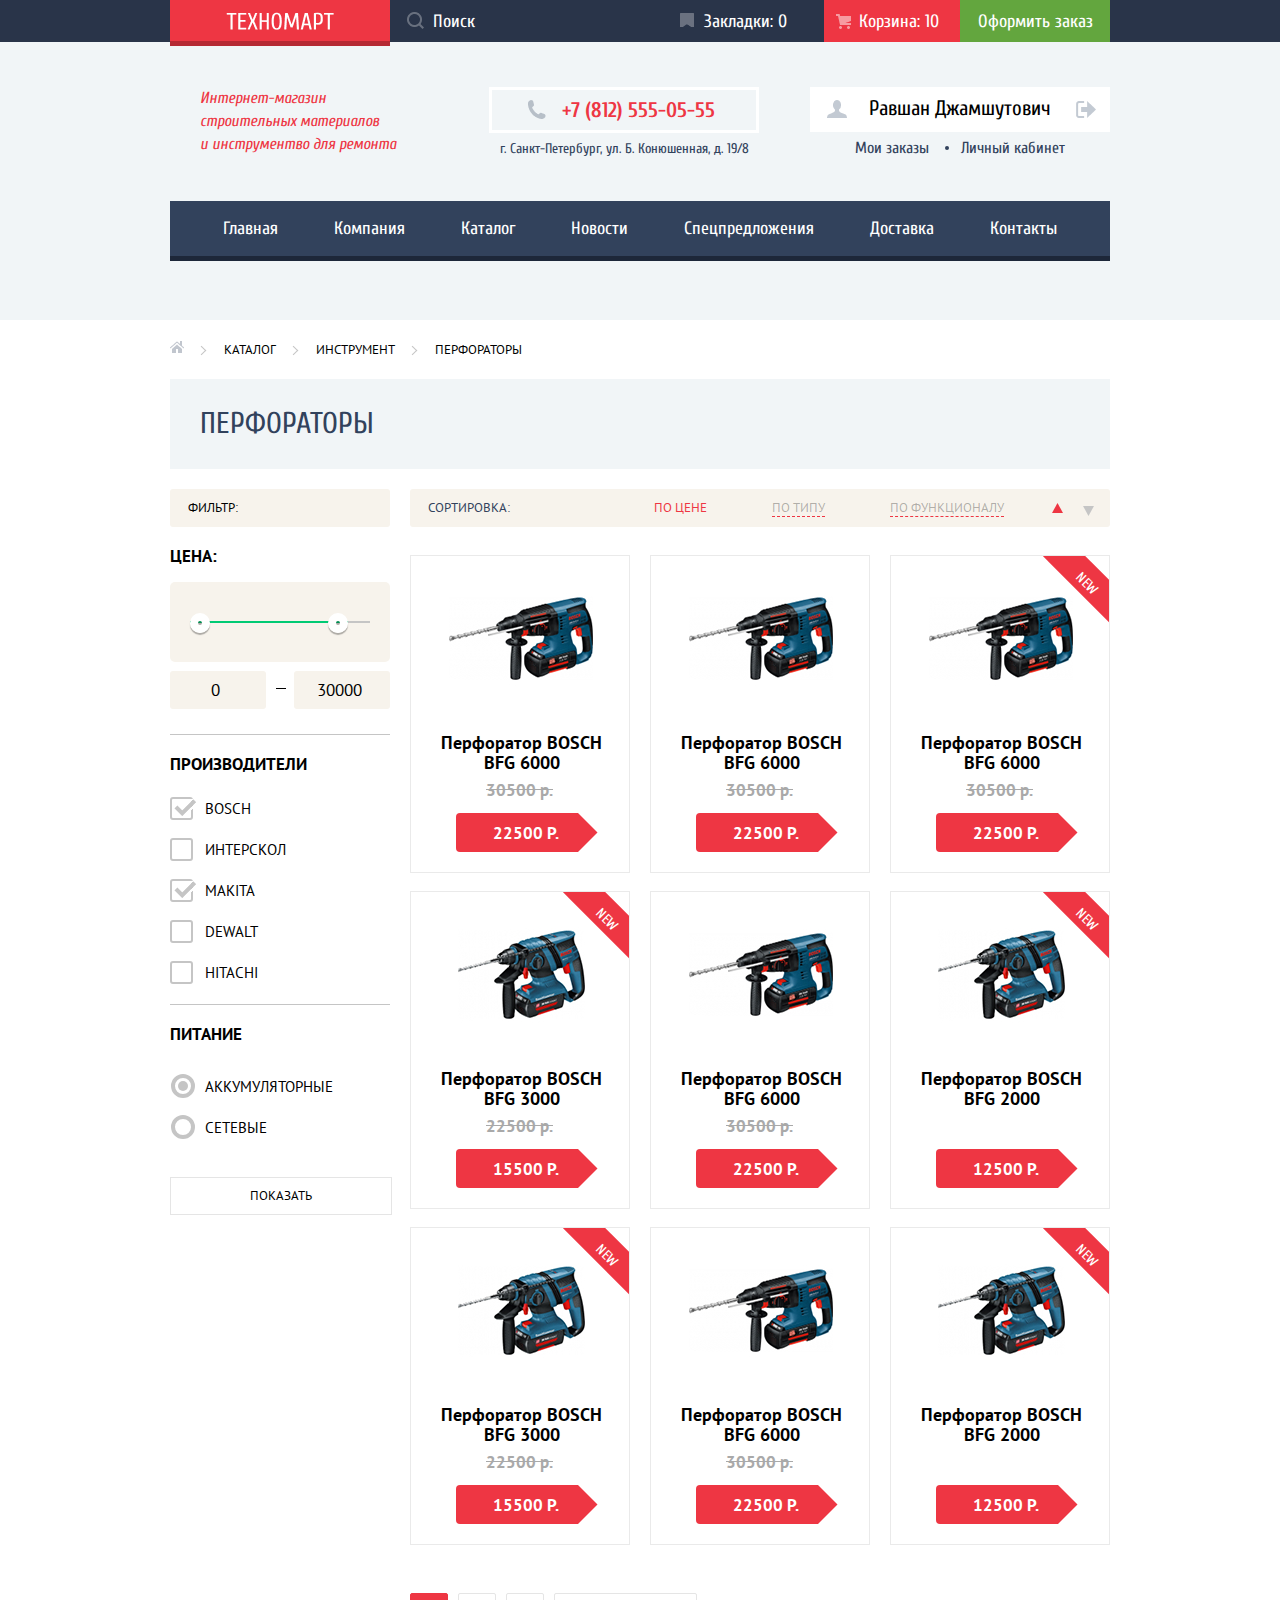
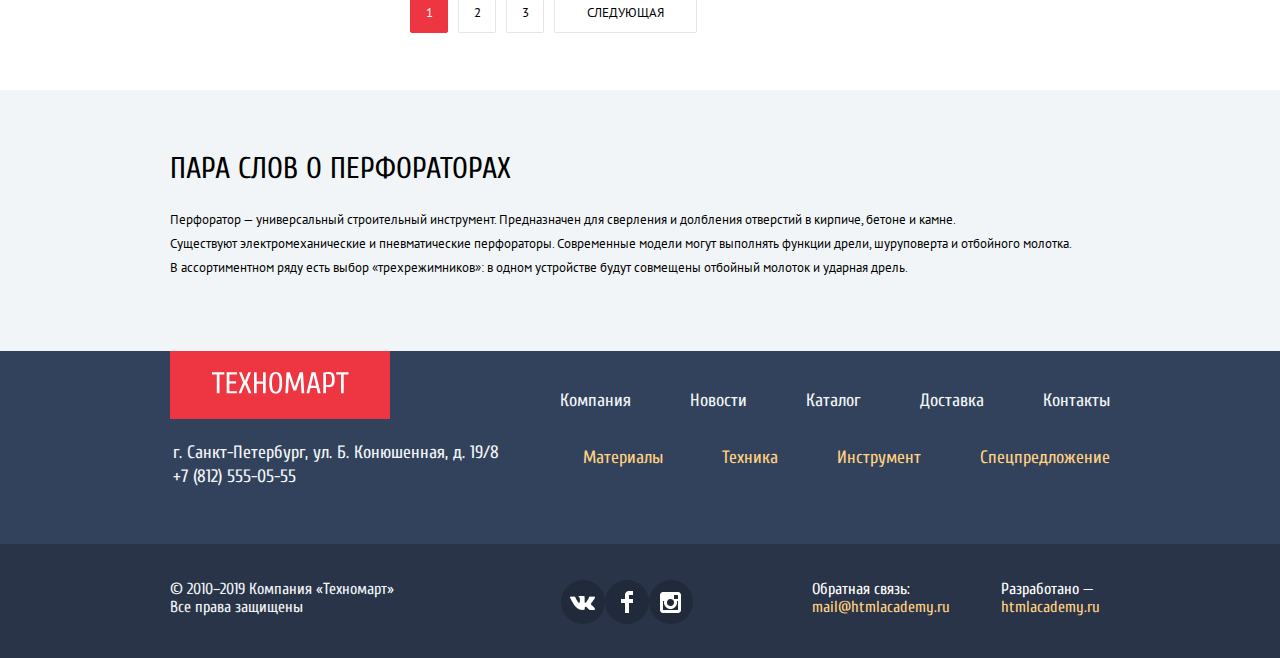
==== catalog.html @ e0a869ae "доработка" ====
<!DOCTYPE html>
<html lang="ru">

<head>
  <meta charset="UTF-8">
  <title>Техномарт: каталог товаров</title>
  <link rel="stylesheet"
    href="https://fonts.googleapis.com/css2?family=Cuprum:ital,wght@0,400;0,700;1,400&family=PT+Sans:ital,wght@0,400;0,700;1,400">
  <link rel="stylesheet" href="css/normalize.css">
  <link rel="stylesheet" href="css/style.min.css">
</head>

<body>

  <header>
    <section class="main-header-top">
      <div class="container">
        <a class="main-header-logo" href="index.html">
          <img src="img/logo-technomart1.png" alt="Логотип интернет-магазина Техномарт" width="108" height="18">
        </a>
        <input class="search" type="search" placeholder="Поиск">

        <ul class="shop-nav">
          <li class="shop-nav-item"><a class="bookmarks" href="blank.html">Закладки: 0</a></li>
          <li class="shop-nav-item cart-red"><a class="cart" href="blank.html">Корзина: 10</a></li>
          <li class="shop-nav-item "><a class="order-link" href="blank.html">Оформить заказ</a></li>
        </ul>
      </div>
    </section>

    <section class="main-header-bottom">
      <div class="container">
        <p class="desc">Интернет-магазин <br> строительных материалов <br> и инструментво для ремонта</p>

        <div class="address-content">
          <div class="phone-container">
            <a class=" contacts-phone" href="tel:+78125550555">+7 (812) 555-05-55</a>
          </div>
          <address>г. Санкт-Петербург, ул. Б. Конюшенная, д. 19/8</address>
        </div>

        <div class="user-nav">
          <p class="username">
            <a class="account-icon" href="#" aria-label="Личный кабинет"> Равшан Джамшутович</a>
            <a class="logout-icon" href="#" aria-label="Выход из аккаунта"></a>
          </p>

          <a class="my-orders" href="blank.html">Мои заказы</a>
          <a class="account" href="blank.html">Личный кабинет</a>
        </div>

        <nav class="main-nav">
          <ul class="nav-list">
            <li class="nav-item"><a href="index.html">Главная</a></li>
            <li class="nav-item"><a href="blank.html">Компания</a></li>
            <li class="nav-item"><a href="catalog.html">Каталог</a></li>
            <li class="nav-item"><a href="blank.html">Новости</a></li>
            <li class="nav-item"><a href="blank.html">Спецпредложения</a></li>
            <li class="nav-item"><a href="blank.html">Доставка</a></li>
            <li class="nav-item"><a href="blank.html">Контакты</a></li>
          </ul>
        </nav>
      </div>
    </section>
  </header>

  <main>
    <h1 class="visually-hidden">Каталог перфораторов</h1>

    <section class="breadcrumbs container">
      <ul class="breadcrumbs-list">
        <li class="breadcrumbs-item"><a class="main-page" href="index.html"></a></li>
        <li class="breadcrumbs-item"><a href="catalog.html">Каталог</a></li>
        <li class="breadcrumbs-item"><a href="blank.html">Инструмент</a></li>
        <li class="breadcrumbs-item"><a class="breadcrumbs-current">Перфораторы</a></li>
      </ul>
    </section>

    <section class="products container">
      <h2>Перфораторы</h2>

      <div class="filter">
        <h3 class="filter-caption">Фильтр:</h3>
        <form class="filter-form" method="GET" action="https://echo.htmlacademy.ru">
          <fieldset>
            <legend>ЦЕНА:</legend>
            <div class="range-filter">

              <div class="range-controls">
                <div class="scale">
                  <div class="bar" style="width: 88%; margin-left: 0%"></div>
                </div>
                <div class="toggle toggle-min" tabindex="0" style="left: 9%" aria-label="Ползунок с минимальной ценой"></div>
                <div class="toggle toggle-max" tabindex="0" style="left: 72%" aria-label="Ползунок с максимальной ценой"></div>
              </div>
              <div class="price-controls">
                <label class="min-price">
                  <input type="number" name="min-price" value="0" aria-label="Минимальная Цена">
                </label>
                <label class="max-price">
                  <input type="number" name="max-price" value="30000" aria-label="Максимальная цена">
                </label>
              </div>

            </div>
          </fieldset>

          <fieldset>
            <legend class="legend-cap">Производители</legend>
            <ul>
              <li class="filter-option filter-checkbox">
                <input class="visually-hidden filter-input-checkbox" type="checkbox" name="Bosh" id="filter-bosch" checked>
                <label for="filter-bosch">BOSCH</label>
              </li>

              <li class="filter-option filter-checkbox">
                <input class="visually-hidden filter-input-checkbox" type="checkbox" name="interscol" id="filter-interscol">
                <label for="filter-interscol">Интерскол</label>
              </li>

              <li class="filter-option filter-checkbox">
                <input class="visually-hidden filter-input-checkbox" type="checkbox" name="Makita" id="filter-makita" checked>
                <label for="filter-makita">Makita</label>
              </li>

              <li class="filter-option filter-checkbox">
                <input class="visually-hidden filter-input-checkbox" type="checkbox" name="Dewalt" id="filter-dewalt">
                <label for="filter-dewalt">Dewalt</label>
              </li>

              <li class="filter-option filter-checkbox">
                <input class="visually-hidden filter-input-checkbox" type="checkbox" name="Hitachi" id="filter-hitachi">
                <label for="filter-hitachi">Hitachi</label>
              </li>
            </ul>
          </fieldset>

          <fieldset>
            <legend class="legend-cap-2">Питание</legend>
            <ul>
              <li class="filter-option filter-radio">
                <input class="visually-hidden filter-input-radio filter-input" type="radio" name="product-group" value="acum" id="filter-acum" checked>
                <label for="filter-acum">Аккумуляторные</label>
              </li>
              <li class="filter-option filter-radio">
                <input class="visually-hidden filter-input-radio filter-input" type="radio" name="product-group" value="mains" id="filter-mains">
                <label for="filter-mains">Сетевые</label>
              </li>
            </ul>
          </fieldset>
          <button class="btn btn-filter" type="submit">Показать</button>
        </form>
      </div>

      <div class="sorting">
        <h3>Сортировка:</h3>
        <ul class="sorting-list">
          <li class="sorting-list-item active-sort"><a>По цене</a></li>
          <li class="sorting-list-item"><a href="#">По типу</a></li>
          <li class="sorting-list-item"><a href="#">По функционалу</a></li>
        </ul>
        <button type="button" class="price-more active-price" aria-label="Цена по возрастанию"><svg width="11" height="10" viewBox="0 0 11 10" fill="none" xmlns="http://www.w3.org/2000/svg">
          <path d="M5.5 0L11 10L0 10" fill="#C5C5C5"/>
          </svg></button>
        <button type="button" class="price-less" aria-label="Цена по убыванию"><svg width="11" height="10" viewBox="0 0 11 10" fill="none" xmlns="http://www.w3.org/2000/svg">
          <path d="M5.5 0L11 10L0 10" fill="#C5C5C5"/>
          </svg></button>
      </div>

      <ul class="products-list">
        <li class="products-item">
          <a href="blank.html">
            <h3 class="products-caption">Перфоратор BOSCH BFG 6000</h3>
            <p class="catalog-item-image">
              <img src="img/bfg-6000.jpg" alt="" width="144" height="128">
            </p>
          </a>
          <p><span class="old-price">30500 р.</span>
            <a href="#" class="price btn">22500 р.</a>
          </p>
          <div class="buttons-shop">
            <a class="btn btn-buy" href="#">Купить</a>
            <a class="btn btn-save" href="#">В закладки</a>
          </div>
        </li>

        <li class="products-item">
          <a href="blank.html">
            <h3 class="products-caption">Перфоратор BOSCH BFG 6000</h3>
            <p class="catalog-item-image">
              <img src="img/bfg-6000.jpg" alt="" width="144" height="128">
            </p>
          </a>
          <p><span class="old-price">30500 р.</span>
            <a href="#" class="price btn">22500 р.</a>
          </p>
          <div class="buttons-shop">
            <a class="btn btn-buy" href="#">Купить</a>
            <a class="btn btn-save" href="#">В закладки</a>
          </div>
        </li>

        <li class="products-item new">
          <a href="blank.html">
            <h3 class="products-caption">Перфоратор BOSCH BFG 6000</h3>
            <p class="catalog-item-image">
              <img src="img/bfg-6000.jpg" alt="" width="144" height="128">
            </p>
          </a>
          <p><span class="old-price">30500 р.</span>
            <a href="#" class="price btn">22500 р.</a>
          </p>
          <div class="buttons-shop">
            <a class="btn btn-buy" href="#">Купить</a>
            <a class="btn btn-save" href="#">В закладки</a>
          </div>
        </li>

        <li class="products-item new">
          <a href="blank.html">
            <h3 class="products-caption">Перфоратор BOSCH BFG 3000</h3>
            <p class="catalog-item-image">
              <img src="img/bfg-3000.jpg" alt="" width="127" height="112">
            </p>
          </a>
          <p><span class="old-price">22500 р.</span>
            <a href="#" class="price btn">15500 р.</a>
          </p>
          <div class="buttons-shop">
            <a class="btn btn-buy" href="#">Купить</a>
            <a class="btn btn-save" href="#">В закладки</a>
          </div>
        </li>

        <li class="products-item">
          <a href="blank.html">
            <h3 class="products-caption">Перфоратор BOSCH BFG 6000</h3>
            <p class="catalog-item-image">
              <img src="img/bfg-6000.jpg" alt="" width="144" height="128">
            </p>
          </a>
          <p><span class="old-price">30500 р.</span>
            <a href="#" class="price btn">22500 р.</a>
          </p>
          <div class="buttons-shop">
            <a class="btn btn-buy" href="#">Купить</a>
            <a class="btn btn-save" href="#">В закладки</a>
          </div>
        </li>

        <li class="products-item new">
          <a href="blank.html">
            <h3 class="products-caption">Перфоратор BOSCH BFG 2000</h3>
            <p class="catalog-item-image">
              <img src="img/bfg-2000.jpg" alt="" width="127" height="112">
            </p>
          </a>
          <p>
            <a href="#" class="price btn">12500 р.</a>
          </p>
          <div class="buttons-shop">
            <a class="btn btn-buy" href="#">Купить</a>
            <a class="btn btn-save" href="#">В закладки</a>
          </div>
        </li>

        <li class="products-item new">
          <a href="blank.html">
            <h3 class="products-caption">Перфоратор BOSCH BFG 3000</h3>
            <p class="catalog-item-image">
              <img src="img/bfg-3000.jpg" alt="" width="127" height="112">
            </p>
          </a>
          <p><span class="old-price">22500 р.</span>
            <a href="#" class="price btn">15500 р.</a>
          </p>
          <div class="buttons-shop">
            <a class="btn btn-buy" href="#">Купить</a>
            <a class="btn btn-save" href="#">В закладки</a>
          </div>
        </li>

        <li class="products-item">
          <a href="blank.html">
            <h3 class="products-caption">Перфоратор BOSCH BFG 6000</h3>
            <p class="catalog-item-image">
              <img src="img/bfg-6000.jpg" alt="" width="144" height="128">
            </p>
          </a>
          <p><span class="old-price">30500 р.</span>
            <a href="#" class="price btn">22500 р.</a>
          </p>
          <div class="buttons-shop">
            <a class="btn btn-buy" href="#">Купить</a>
            <a class="btn btn-save" href="#">В закладки</a>
          </div>
        </li>

        <li class="products-item new">
          <a href="blank.html">
            <h3 class="products-caption">Перфоратор BOSCH BFG 2000</h3>
            <p class="catalog-item-image">
              <img src="img/bfg-2000.jpg" alt="" width="127" height="112">
            </p>
          </a>
          <p>
            <a href="#" class="price btn">12500 р.</a>
          </p>
          <div class="buttons-shop">
            <a class="btn btn-buy" href="#">Купить</a>
            <a class="btn btn-save" href="#">В закладки</a>
          </div>
        </li>
      </ul>

      <ul class="pages-list">
        <li class="pages-item active-page"><a>1</a></li>
        <li class="pages-item"><a href="#">2</a></li>
        <li class="pages-item"><a href="#">3</a></li>
        <li class="pages-item"><a class="next" href="#">Следующая</a></li>
      </ul>
    </section>

    <section class="about-perf">
      <div class="container">
        <h2 class="about-caption">Пара слов о перфораторах</h2>
        <p>Перфоратор — универсальный строительный инструмент. Предназначен для сверления и долбления отверстий в
          кирпиче,
          бетоне и камне.<br>
          Существуют электромеханические и пневматические перфораторы. Современные модели могут выполнять функции дрели,
          шуруповерта и отбойного молотка.<br>
          В ассортиментном ряду есть выбор «трехрежимников»: в одном устройстве будут совмещены отбойный молоток и
          ударная
          дрель.
        </p>
      </div>
    </section>
  </main>

  <footer>
    <section class="footer-top">
      <div class="container">
        <a class="footer-logo">
          <img src="img/logo-technomart.svg" alt="Логотип интернет-магазина Техномарт">
        </a>

        <ul class="footer-nav-1">
          <li class="footer-nav-1-item"><a href="blank.html">Компания</a></li>
          <li class="footer-nav-1-item"><a href="blank.html">Новости</a></li>
          <li class="footer-nav-1-item"><a href="catalog.html">Каталог</a></li>
          <li class="footer-nav-1-item"><a href="blank.html">Доставка</a></li>
          <li class="footer-nav-1-item"><a href="blank.html">Контакты</a></li>
        </ul>

        <ul class="footer-nav-2">
          <li class="footer-nav-2-item"><a href="blank.html">Материалы</a></li>
          <li class="footer-nav-2-item"><a href="blank.html">Техника</a></li>
          <li class="footer-nav-2-item"><a href="blank.html">Инструмент</a></li>
          <li class="footer-nav-2-item"><a href="blank.html">Спецпредложение</a></li>
        </ul>

        <div class="footer-contacts">
          <address>г. Санкт-Петербург, ул. Б. Конюшенная, д. 19/8</address>
          <a class="contacts-phone-footer" href="tel:+78125550555">+7 (812) 555-05-55</a>
        </div>
      </div>
    </section>

    <section class="footer-bottom">
      <div class="container">
        <div class="copyright">
          <p>© 2010–2019 Компания «Техномарт»<br>
            Все права защищены</p>
        </div>

        <ul class="social-button-list">
          <li class="social-button vk"><a href="https://vk.com/"><span class="visually-hidden">Вконтакте</span></a></li>
          <li class="social-button fb"><a href="https://ru-ru.facebook.com/"><span class="visually-hidden">Facebook</span></a></li>
          <li class="social-button inst"><a href="https://www.instagram.com/"><span class="visually-hidden">Instagram</span></a></li>
        </ul>

        <ul class="feedback">
          <li>Обратная связь:
            <a href="https://mail.ru">mail@htmlacademy.ru</a>
          </li>
          <li>Разработано —
            <a href="https://htmlacademy.ru/intensive/htmlcss#price">htmlacademy.ru</a>
          </li>
        </ul>
      </div>
    </section>
  </footer>

  <section class="modal modal-order">
    <h2>Товар добавлен в корзину!</h2>
    <p>
      <button type="button" class="btn btn-red btn-order1">Оформить заказ</button>
      <button type="button" class="btn btn-red btn-order2">Продолжить покупки</button>
    </p>
    <button class="modal-close" type="button" aria-label="Закрыть"></button>
  </section>
  <script src="/js/catalog.min.js"></script>
</body>

</html>
---- css/style.min.css ----
:root{--basic-grey:#32425c;--basic-darkgrey:#293449;--universal-grey:#c5c5c5;--basic-red:#ee3643;--basic-redlight:#f7f3ec;--shop-nav-focus:#161d29;--main-nav-focus:#1d2739;--btn-green:#63a63e;--btn-green-hover:#5fbb2d;--btn-green-focus:#518534;--btn-red-hover:#ca2c37;--btn-red-focus:#ba2732;--btn-grey-focus:rgb(50,66,92,0.5);--basic-white:#fff;--white-op3:rgb(255,255,255,0.3);--white-op5:rgb(255,255,255,0.5);--basic-black:#000;--basic-black-op:rgba(0,0,0,0.3);--background-grey:#f1f5f7;--special-yellow:#ffbf47;--special-blue:#3bbce3;--special-lilac:#dc91d8;--special-green:#8ed78f;--special-yellowlight:#ffc047;--special-btn-hover:rgb(197,197,197,0.3);--special-btn-focus:rgb(169,169,169,0.3);--old-price:#a9a9a9;--footer-nav2:#ffd180;--footer-nav1-focus:rgb(241,245,247,0.5);--footer-nav2-focus:rgb(255,209,128,0.5);--page-border:#e5e5e5;--product-border:#eaeaea;--social-button:#212a3a;--bar:#00ca74;--filter-input:#b5b5b5;--green-btn-border:#367315;--logo-border:#b52933;--logo-border-focus:#8d1e26}body{min-width:960px;margin:0;padding:0;font-family:"Cuprum",Arial,sans-serif;font-size:18px;line-height:24px;font-weight:normal;color:var(--basic-grey)}a{text-decoration:none}img{max-width:100%;height:auto}.btn{color:var(--basic-white);font-size:14px;line-height:18px;text-transform:uppercase;padding-top:10px;padding-bottom:10px}.btn-red{display:block;background-color:var(--basic-red);width:192px;text-align:center}.btn-red:hover{background-color:var(--btn-red-hover)}.btn-red:focus{background-color:var(--btn-red-focus)}.main-caption,.about-caption,.services-item-caption{font-size:30px;line-height:30px;text-transform:uppercase;font-weight:normal}.main-caption{background-color:var(--basic-redlight)}.about-caption{color:var(--basic-black)}.products-caption{font-family:"PT Sans",Arial,sans-serif;font-weight:bold;line-height:20px;color:var(--basic-black);margin:0;margin-left:18px;width:185px}.container{width:940px;margin:0 auto;padding:0}.clearfix::after{content:"";display:table;clear:both}.visually-hidden{position:absolute;width:1px;height:1px;margin:-1px;border:0;padding:0;white-space:nowrap;clip-path:inset(100%);clip:rect(0 0 0 0);overflow:hidden}.page{height:100%}.page-body{min-height:100%;display:grid;grid-template-rows:min-content 1fr min-content;align-content:start}.main-header-bottom .container{display:grid;grid-template-columns:1fr 1fr 1fr}.main-header-top{background-color:var(--basic-darkgrey);color:var(--basic-white);height:42px}.main-header-top .container{display:flex}.main-header-logo{text-align:center;width:235px;padding-top:12px;height:29px;background-color:var(--basic-red);border-bottom:5px solid var(--logo-border)}.main-header-logo:hover{background-color:var(--btn-red-hover)}.main-header-logo:focus{background-color:var(--btn-red-focus);border-bottom-color:var(--logo-border-focus)}.search{position:relative;height:42px;width:285px;color:var(--basic-white);padding:0;padding-left:43px;padding-right:20px;background:url(../img/icon-search1.png) no-repeat 17px 12px;background-color:transparent;border:0;outline:0}.search::placeholder{color:var(--basic-white)}.search:hover{background:url(../img/icon-search.png) no-repeat 17px 12px}.search:focus{background:url(../img/icon-search-red.png) no-repeat 17px 12px;background-color:var(--basic-white);color:var(--basic-black)}.shop-nav{list-style:none;padding:0;margin:0;display:flex;height:42px}.shop-nav-item{width:150px;text-align:center;position:relative}.bookmarks{padding-left:29px;padding-right:9px}.bookmarks::before{content:"";position:absolute;top:13px;left:20px;width:14px;height:14px;background:url("../img/icon-bookmark.png") no-repeat 0 0;opacity:.3}.bookmarks:hover::before{opacity:1}.cart-red .cart{margin-left:14px;width:100px;padding-left:25px;padding-right:12px;background-color:var(--basic-red)}.cart{padding-left:30px;padding-right:8px}.cart::before{content:"";position:absolute;top:14px;left:26px;width:15px;height:15px;background:url("../img/icon-cart.png") no-repeat 0 0;opacity:.5}.cart:hover::before{opacity:1}.shop-nav-item a{color:var(--basic-white);height:22px;display:block;padding-top:10px;padding-bottom:10px}.shop-nav-item .order-link{padding-bottom:10px;background-color:var(--btn-green)}.shop-nav-item a:active{opacity:.5;background-color:var(--shop-nav-focus)}.order-link a:hover{background-color:var(--btn-green-hover)}.order-link:active{opacity:1;background-color:var(--btn-green-focus)}.order-link a:active{color:var(--white-op5)}.main-header-bottom{padding-top:45px;padding-bottom:59px;background-color:var(--background-grey)}.desc,.contacts-phone{color:var(--basic-red)}.desc{height:71px;font-size:16px;line-height:23px;font-style:italic;margin:0;margin-left:30px}.address-content{margin-left:6px;text-align:center;width:270px}.phone-container{padding:5px 40px 5px 69px;margin-bottom:4px;border:3px solid #fff;position:relative}.contacts-phone{font-size:21px;font-weight:bold;line-height:30px}.contacts-phone::before{content:"";position:absolute;top:10px;left:35px;width:19px;height:19px;background:url("../img/icon-phone.png") no-repeat 0 0}.main-header-bottom address{color:var(--basic-grey);font-size:14px;font-style:normal}.user-nav{text-align:right;position:relative}.login-link,.reg-link{color:var(--basic-black);background-color:var(--basic-white);font-size:21px;line-height:21px;position:absolute;top:0}.reg-link{right:0;padding:12px 24px}.login-link{display:block;padding:12px 26px 12px 45px;display:block;left:35px}.login-link::before{content:"";width:20px;height:17px;position:absolute;background:url(../img/icon-login.png) no-repeat 0 0;left:17px;top:15px;opacity:.3}.login-link:hover,.reg-link:hover{color:var(--basic-red)}.login-link:focus,.reg-link:focus{color:var(--universal-grey)}.login-link:hover::before{opacity:1}.login-link:active::before,.reg-link:active::before{opacity:.3}.main-nav{grid-column-start:1;grid-column-end:4}.nav-list{background-color:var(--basic-grey);border-bottom:5px solid var(--main-nav-focus);list-style:none;margin:0;margin-top:40px;padding:0;padding-left:28px;padding-right:28px;display:flex;flex-wrap:wrap;justify-content:space-between}.nav-item{text-align:center}.nav-item a{color:var(--basic-white);display:block;padding-top:16px;padding-bottom:15px;padding-left:25px;padding-right:25px}.nav-item:hover,.nav-item a:focus{background-color:var(--basic-darkgrey)}.nav-item a:active{background-color:var(--main-nav-focus);color:var(--white-op5)}.username{font-size:21px;line-height:21px;background-color:var(--basic-white);color:var(--basic-black);display:inline-block;margin:0;text-align:center;padding-top:11px;width:300px;height:34px}.account-icon{color:var(--basic-black)}.account-icon::after{content:"";position:absolute;width:20px;height:18px;background:url(../img/icon-user.png) no-repeat 0 0;opacity:.3;left:30px;top:13px}.logout-icon{content:"";position:absolute;width:20px;height:17px;background:url(../img/icon-logout.png) no-repeat 0 0;opacity:.3;right:14px;top:14px}.account-icon:hover::after,.logout-icon:hover,.account-icon:focus::after,.logout-icon:focus{opacity:1}.account-icon:active::after,.logout-icon:active,.account-icon:active::after,.logout-icon:active{opacity:.3}.username a:active,.my-orders:focus,.account:focus{color:var(--universal-grey)}.my-orders,.account{font-size:16px;line-height:18px;color:var(--basic-grey);margin-top:7px}.account{float:right;margin-right:45px}.my-orders{float:left;margin-left:58px;position:relative}.my-orders::after{content:"";width:4px;height:4px;border-radius:50%;position:absolute;right:-20px;top:7px;background-color:var(--basic-grey)}.my-orders:hover,.account:hover{color:var(--basic-red)}.my-orders:focus,.account:focus{color:var(--universal-grey)}.promo{display:grid;grid-template-columns:1fr 1fr 1fr;grid-gap:20px 20px;padding-top:60px;padding-bottom:60px}.promo h1,.promo h2{grid-column:1/4}.promo-item h3{font-size:24px;font-weight:bold;line-height:30px;color:var(--basic-white);margin-top:22px;margin-bottom:14px}.promo-item{height:123px;padding-left:23px;vertical-align:middle}.materials{background-color:var(--special-yellow);position:relative}.materials::after{content:"";width:44px;height:66px;position:absolute;top:31px;right:43px;background:url(../img/materials.png)}.instruments{background-color:var(--special-blue);position:relative}.instruments::after{content:"";width:75px;height:62px;position:absolute;top:34px;right:31px;background:url(../img/insruments.png)}.technics{background-color:var(--special-lilac);position:relative}.technics::after{content:"";width:78px;height:62px;position:absolute;top:31px;right:31px;background:url(../img/technic.png)}.sale{background-color:var(--special-green);position:relative}.sale::after{content:"";width:59px;height:72px;position:absolute;top:26px;right:45px;background:url(../img/sale.png)}.delivery{background-color:var(--special-yellowlight);position:relative}.delivery::after{content:"";width:78px;height:63px;position:absolute;top:31px;right:31px;background:url(../img/delivery.png)}.btn-promo{display:block;text-align:center;width:135px;color:var(--basic-white);background-color:var(--white-op3);margin-bottom:21px}.btn-promo:hover{background-color:var(--special-btn-hover)}.btn-promo:focus{background-color:var(--special-btn-focus)}.promo-slider{position:relative;grid-column:1/3;grid-row:2/4}.main-product-item{background-color:var(--basic-grey);color:var(--basic-white);min-height:242px;min-width:596px;padding-left:24px;padding-top:24px}.item-1{background-image:url(../img/perforator.jpg);background-repeat:no-repeat;background-size:cover}.item-2{display:none;background-image:url(../img/drel.jpg);background-repeat:no-repeat;background-size:cover}.main-product-item h3{text-transform:uppercase;font-size:36px;font-weight:bold;line-height:36px;margin:0}.main-product-item p{margin:0;margin-top:5px}.btn-catalog{position:absolute;bottom:27px;left:24px}.btn-back{border:0;position:absolute;width:22px;height:40px;top:122px;left:24px;background:url(../img/icon-left.svg) no-repeat 0 0;cursor:pointer}.btn-next{border:0;position:absolute;width:22px;height:40px;top:122px;right:24px;background:url(../img/icon-right.png) no-repeat 0 0;cursor:pointer}.popular-products{position:relative;padding-bottom:70px}.popular-products .btn-red{position:absolute;right:14px;top:25px}.main-caption{padding:29px 0 30px 28px;margin:0;margin-bottom:20px}.products{display:grid;grid-template-columns:1fr 3fr;padding-bottom:57px}.products h2{margin-top:20px;margin-bottom:20px;background-color:var(--background-grey);grid-column:1/3;font-size:30px;line-height:30px;font-weight:normal;text-transform:uppercase;padding:30px}.products-list,.pop-products-list{list-style:none;display:flex;flex-wrap:wrap;justify-content:space-between;margin:0;padding:0;gap:18px 20px}.catalog-item-image{width:220px;height:165px;margin:0;object-fit:contain;display:flex;justify-content:center}.catalog-item-image img{margin:auto 0}.pop-products-item:hover img,.pop-products-item:focus-within img,.products-item:hover img,.products-item:focus-within img{display:none}.pop-products-item:hover .btn-buy,.pop-products-item:hover .btn-save,.products-item:hover .btn-buy,.products-item:hover .btn-save,.products-item:focus-within .btn-buy,.products-item:focus-within .btn-save{display:block}.products-list{grid-column:2/3;margin-top:28px;margin-left:5px}.products-item,.pop-products-item{font-family:"PT Sans",Arial,sans-serif;line-height:20px;font-weight:bold;position:relative;border:1px solid var(--product-border);width:218px;min-height:316px}.new{overflow:hidden}.new::before{font-family:Cuprum;content:"new";text-align:center;width:100px;height:20px;padding-top:10px;font-size:14px;line-height:18px;font-weight:normal;color:var(--basic-white);text-transform:uppercase;background-color:var(--basic-red);position:absolute;transform:rotate(45deg);right:-30px;top:10px}.pop-products-item:hover,.products-item:hover{box-shadow:0 4px 20px rgba(0,0,0,0.15)}.pop-products-item{text-align:center;position:relative}.pop-products-item p,.products-item p{margin:0}.pop-products-item a,.products-item a{display:flex;flex-direction:column}.products-caption{font-size:18px;position:absolute;left:0;order:1;top:177px;text-align:center}.price,.old-price{font-size:17px;line-height:18px;display:flex;width:75px;justify-content:center;margin-left:45px;position:absolute;bottom:0;margin:0}.old-price{color:var(--old-price);text-decoration-line:line-through;margin-bottom:73px;margin-left:71px}.price{text-align:center;background-color:var(--basic-red);color:var(--basic-white);padding:10px 35px 10px 32px;height:19px;margin-bottom:20px;margin-left:45px;border-radius:4px}.price::before{content:"";position:absolute;right:0;bottom:0;border:10px solid transparent;border-right:10px solid var(--basic-white);border-bottom:10px solid var(--basic-white)}.price::after{content:"";position:absolute;right:0;top:0;border:10px solid transparent;border-top:10px solid var(--basic-white);border-right:10px solid var(--basic-white)}.products-item .btn-buy,.products-item .btn-save,.pop-products-item .btn-buy,.pop-products-item .btn-save{display:none;font-family:Cuprum;font-style:normal;font-weight:normal;text-align:center;border-radius:3px}.buttons-shop{position:absolute;top:38px;left:41px}.btn-buy{background-color:var(--btn-green);color:var(--basic-white);width:42px;height:min-content;padding-bottom:7px;padding-left:53px;padding-right:40px;margin-bottom:10px;border-bottom:3px solid var(--green-btn-border)}.btn-buy::before{content:"";width:15px;height:15px;position:absolute;background:url(../img/icon-cart.png) no-repeat 0 0;left:30px;opacity:.3}.btn-buy:hover{background-color:var(--btn-green-hover);color:var(--basic-white)}.btn-buy:focus{background-color:var(--btn-green-focus);color:var(--basic-white)}.btn-save{background-color:var(--basic-white);color:var(--basic-grey);border:3px solid var(--btn-green);width:129px;height:max-content;padding-top:7px;padding-bottom:7px}.btn-save:hover{background-color:var(--basic-white);border-color:var(--basic-grey)}.btn-save:focus{opacity:.5}.breadcrumbs{padding-top:21px;font-family:PT Sans;font-size:13px;line-height:18px;text-transform:uppercase}.breadcrumbs-list{list-style:none;display:flex;padding:0;margin:0}.breadcrumbs-item{margin-right:40px;position:relative}.breadcrumbs-item:not(:last-of-type)::before{content:"";position:absolute;right:-23px;top:11px;width:7px;height:1px;background-color:var(--universal-grey);transform:rotate(-45deg)}.breadcrumbs-item:not(:last-of-type)::after{content:"";position:absolute;top:7px;right:-23px;width:7px;height:1px;background-color:var(--universal-grey);transform:rotate(45deg)}.breadcrumbs a{color:var(--basic-black)}.main-page{content:"";display:block;width:14px;height:12px;background:url(../img/icon-home.png) no-repeat 0 0}.pages-list{list-style:none;grid-column:2/3;display:flex;margin:0;padding:0;padding-left:5px;margin-top:48px}.pages-item{margin-right:10px;min-width:38px;min-height:38px}.pages-item a{font-family:PT Sans;font-weight:normal;font-size:13px;line-height:18px;text-transform:uppercase;color:var(--basic-black);border:1px solid var(--page-border);box-sizing:border-box;border-radius:2px;display:block;padding:10px 10px 10px 15px}.active-page a{border-color:var(--basic-red);background-color:var(--basic-red);color:var(--basic-white)}.pages-item .next{padding:10px 32px}.pages-item a:hover{color:var(--basic-black);border:1px solid var(--universal-grey);box-sizing:border-box;border-radius:2px}.pages-item a:focus{color:var(--basic-black);border:1px solid var(--basic-red);box-sizing:border-box;border-radius:2px}.active-page a:hover{border-color:var(--basic-red);background-color:var(--basic-red);color:var(--basic-white)}.filter,.sorting{font-family:PT Sans;font-size:13px;line-height:18px;text-transform:uppercase}.filter h3,.sorting h3{margin:0;padding-top:10px;padding-left:18px;font-size:13px;font-weight:normal;line-height:18px}.filter-caption{background-color:var(--basic-redlight);height:28px;border-radius:3px}.filter{grid-row:2/4;width:220px;color:var(--basic-black)}.range-filter{width:220px;margin-top:11px;margin-bottom:25px}.range-controls{position:relative;height:41px;background-color:var(--basic-redlight);border-radius:5px;margin-bottom:9px;padding-top:39px;padding-right:20px;padding-left:20px}.range-controls .scale{height:2px;background:var(--universal-grey)}.range-controls .bar{width:70%;height:2px;background:var(--bar)}.range-controls .toggle{position:absolute;top:31px;left:0;width:4px;height:4px;padding:0;border:8px solid var(--basic-white);background-color:var(--basic-black-op);border-radius:50%;box-shadow:0 2px 1px 0 var(--basic-black-op);cursor:pointer}.range-controls .toggle-min{left:18px}.range-controls .toggle-max{left:140px}.price-controls{display:flex;justify-content:space-between}.price-controls input{font-family:PT Sans;font-style:normal;font-weight:normal;font-size:17px;line-height:18px;text-transform:uppercase;width:66px;padding:10px;text-align:center;border:0;background-color:var(--basic-redlight);border-radius:3px;padding-left:20px}.price-controls .min-price{position:relative}.price-controls .min-price::after{content:"";position:absolute;width:10px;height:1px;background-color:var(--basic-black);right:-20px;top:17px}.legend-cap{margin-bottom:3px}.legend-cap-2{margin-bottom:11px}.filter ul{list-style:none;margin:0;margin-top:15px;margin-bottom:10px;padding:0}.filter-form fieldset{padding:0;margin:0;border:0;border-bottom:1px solid var(--universal-grey)}.filter-form fieldset:last-of-type{border-bottom:0}.filter-form legend{font-family:PT Sans;font-style:normal;font-weight:bold;font-size:17px;line-height:30px;text-transform:uppercase;color:var(--basic-black);padding-top:14px}.filter-option{font-size:15px;line-height:19px;padding-left:35px;padding-bottom:12px}.filter-checkbox{margin-bottom:8px}.filter-radio{margin-bottom:8px}.filter-checkbox:last-child{margin-bottom:0}.filter-option label{position:relative;display:block;cursor:pointer;user-select:none;padding-top:2px}.filter-input-checkbox:hover+label,.filter-input-checkbox:focus+label{color:var(--basic-black)}.filter-input-checkbox+label::before{content:"";position:absolute;width:19px;height:19px;top:0;left:-35px;border:2px solid var(--universal-grey);border-radius:3px}.filter-input-checkbox:checked+label::after{content:"";position:absolute;width:22px;height:17px;left:-31px;bottom:2px;background:url(../img/Shape.png) no-repeat 0 0}.filter-input-checkbox+label:hover::before,.filter-input-radio+label:hover::before{border-color:var(--filter-input)}.filter-input-checkbox:focus+label::before,.filter-input-radio:focus+label::before{border-color:var(--filter-input)}.filter-input-checkbox:disabled+label,.filter-input-radio:disabled+label{opacity:.3}.filter-input-radio+label::before{content:"";position:absolute;left:-34px;top:-1px;width:16px;height:16px;border:4px solid var(--universal-grey);border-radius:50%}.filter-input-radio:checked+label::after{content:"";position:absolute;left:-27px;top:6px;width:10px;height:10px;background-color:var(--universal-grey);border-radius:50%}.btn-filter{margin-top:18px;border:1px solid var(--page-border);background:0;font-size:13px;color:var(--basic-black);padding:9px 79px;cursor:pointer}.btn-filter:hover{border-color:var(--universal-grey)}.btn-filter:focus{border-color:var(--basic-red)}.sorting{margin-left:5px;height:38px;display:flex;justify-content:space-between;position:relative;background-color:var(--basic-redlight);border-radius:3px}.sorting-list{list-style:none;color:var(--basic-black);display:flex;padding:0;margin:0;margin-right:106px;margin-top:10px}.sorting-list-item{margin-left:65px}.sorting-list-item a{color:var(--basic-black-op);border-bottom:1px dashed var(--basic-red)}.sorting-list-item a:hover{color:var(--basic-black);border-bottom:1px solid var(--basic-red)}.sorting-list-item a:focus{color:var(--basic-red);border-bottom:0}.active-sort a{color:var(--basic-red);border:0}.active-sort a:hover,.active-sort a:focus{color:var(--basic-red);border:0}.price-more{cursor:pointer;border:0;background-color:transparent;position:absolute;right:41px;top:12px}.price-less{cursor:pointer;border:0;background-color:transparent;position:absolute;transform:rotate(180deg);top:12px;right:10px}.price-more:hover path,.price-less:hover path,.price-more:focus path,.price-less:focus path{fill:var(--basic-black)}.price-more:active path,.price-less:active path{fill:var(--basic-red)}.active-price path{fill:var(--basic-red)}.active-price:hover path,.active-price:active path,.active-price:focus path{fill:var(--basic-red)}.popular-manufacturers{position:relative;padding-bottom:70px}.popular-manufacturers .btn-red{position:absolute;right:19px;top:25px}.popular-manufacturers-list{list-style:none;display:flex;flex-wrap:wrap;gap:20px;margin:0;padding:0}.popular-manufacturer{border:1px solid var(--product-border);box-sizing:border-box;width:220px;height:145px;display:flex;justify-content:center;align-items:center}.popular-manufacturer:nth-child(4n+4){margin-right:0}.popular-manufacturer:hover{box-shadow:0 4px 20px rgba(0,0,0,0.15)}.popular-manufacturer:active{opacity:.3}.services-grid{display:grid;grid-template-columns:1fr 2fr}.about-caption{margin:0}.services,.company,.contacts,.about-perf{color:var(--basic-black);font-size:13px}.services p,.company p,.contacts p{font-family:"PT Sans",Arial,sans-serif;margin:0}.services .services-desc{width:400px;margin-top:25px;margin-bottom:70px}.services{background-color:var(--background-grey);padding-top:64px;padding-bottom:100px}.services-list{list-style:none;width:240px;margin:0;padding:0;position:relative}.services-list::before{content:"";position:absolute;right:0;top:-45px;width:10px;height:279px;background-image:url(../img/Object.png)}.services-item{box-sizing:content-box;padding:13px 0 17px 22px;font-weight:bold;font-size:21px;line-height:30px;background-color:var(--basic-grey);display:block;height:max-content;color:var(--basic-white);border-bottom:1px solid var(--basic-darkgrey);border-top:1px solid rgba(255,255,255,0.1)}.services-item:hover,.services-item:focus{background-color:var(--basic-darkgrey);border-color:transparent}.services-item-current,.services-item-current:hover,.services-item-current:active,.services-item-current:focus{border-color:transparent;color:var(--basic-grey);background-color:var(--basic-white)}.services-item-caption{color:var(--basic-grey);margin:0;margin-bottom:30px}.service-delivery,.service-guarantee,.service-credit{margin-left:7px}.service-delivery p,.service-guarantee p,.service-credit p{width:335px}.service-delivery{background-color:var(--background-grey);background:url(../img/Layer131.png) no-repeat;background-position:100% -28%}.service-guarantee{background-color:var(--background-grey);background:url(../img/Layer130.png) no-repeat;background-position:100% 0;display:none}.service-credit{background-color:var(--background-grey);background:url(../img/Layer119.png) no-repeat;background-position:100% 0;display:none}.service-credit .btn-red{border-radius:3px;margin-top:25px}.about-grid{display:grid;padding-top:70px;padding-bottom:70px;grid-template-columns:2fr 1fr}.about-caption{margin-bottom:24px}.company{width:460px}.company p:first-of-type{margin-bottom:25px}.contacts img{cursor:pointer}.company-list{font-family:"Cuprum";list-style:none;font-size:18px;margin:0;padding:0;padding-left:38px;margin-top:4px;margin-bottom:20px}.company-list li{position:relative;margin-bottom:12px}.company-list li::before{content:"";position:absolute;width:25px;height:2px;left:-38px;top:11px;background:var(--basic-red)}.btn-company{text-align:center;padding:11px 15px 9px 14px}.contacts{margin-left:20px}.contacts .mail-btn{margin-top:30px;min-width:300px}.contacts img{margin-top:32px}.about-perf{background-color:var(--background-grey);padding-top:64px;padding-bottom:71px}.about-perf p{font-family:PT Sans;font-style:normal;font-weight:normal;font-size:13px;line-height:24px;margin:0}.footer-top{background-color:var(--basic-grey);padding-bottom:55px}.footer-top .container{display:grid;grid-template-columns:1fr 4fr}.footer-logo{width:220px;height:48px;background-color:var(--basic-red);text-align:center;padding-top:20px}.footer-nav-1,.footer-nav-2{list-style:none;display:flex;flex-wrap:wrap;justify-content:flex-end;padding:0}.footer-nav-1{margin-top:38px}.footer-nav-2{grid-column:2/3;grid-row:2/3;margin-top:15px}.footer-nav-1-item a{color:var(--background-grey);margin-left:59px}.footer-nav-2-item a{color:var(--footer-nav2);margin-left:59px}.footer-nav-1-item a:hover,.footer-nav-2-item a:hover{text-decoration-line:underline}.footer-nav-1-item a:focus,.footer-nav-2-item a:focus{opacity:.5;text-decoration-line:none}.footer-contacts{grid-column:1/3;grid-row:2/3;margin-top:10px;margin-left:3px}.footer-contacts address,.contacts-phone-footer{font-size:18px;font-weight:normal;font-style:normal;line-height:24px;color:var(--background-grey)}.footer-bottom{font-size:16px;line-height:18px;background-color:var(--basic-darkgrey);color:var(--basic-white);padding-top:36px;padding-bottom:34px}.footer-bottom .container{display:grid;grid-template-columns:2fr 2fr 3fr}.social-button-list{list-style:none;display:flex;flex-wrap:wrap;margin:0;margin-left:82px}.social-button{display:inline-block;width:44px;height:44px;background-color:var(--social-button);border-radius:50%}.social-button:hover,.social-button:focus-within{background-color:var(--basic-red)}.vk{background-image:url(../img/icon-vk.png);background-repeat:no-repeat;background-position:center}.fb{background-image:url(../img/icon-fb.png);background-repeat:no-repeat;background-position:center}.inst{background-image:url(../img/icon-insta.png);background-repeat:no-repeat;background-position:center}.feedback{display:flex;flex-wrap:wrap;list-style:none;margin:0;margin-left:65px}.feedback li{width:min-content}.feedback li:last-child{margin-left:51px}.copyright p,.feedback p,.developed p{color:var(--background-grey);margin:0}.feedback a,.developed a{color:var(--footer-nav2)}.feedback a:hover,.developed a:hover{text-decoration-line:underline}.feedback a:focus,.developed a:focus{text-decoration-line:none;color:var(--basic-red)}.modal{background-color:var(--basic-white);box-shadow:0 4px 20px rgba(0,0,0,0.15);color:var(--basic-black);border-top:7px solid var(--basic-red);position:fixed;top:0;right:0;bottom:0;left:0;margin:auto}.modal-close{position:absolute;top:14px;right:11px;width:22px;height:22px;background-color:transparent;border:0;cursor:pointer}.modal-close::before,.modal-close::after{content:"";position:absolute;top:10px;left:2px;width:19px;height:3px;background-color:var(--basic-red)}.modal-close::before{transform:rotate(45deg)}.modal-close::after{transform:rotate(-45deg)}.modal-map{width:943px;height:443px;display:none}.mail-form{display:grid;grid-template-columns:1fr 1fr}.form-username,.form-usermail{box-sizing:border-box;width:218px;height:38px;border:2px solid var(--universal-grey);border-radius:2px}.form-username{margin-right:20px}.mail-form input,.lettertext{padding-left:12px}.lettertext{resize:none}.mail-form label{min-width:220px;margin-bottom:11px}.mail-form input::placeholder,.lettertext::placeholder{font-size:13px}.mail-form p:nth-child(3){grid-column:1/3}.mail-form p{display:flex;flex-wrap:wrap;margin:0}.lettertext{width:440px;height:115px;border:2px solid var(--universal-grey);border-radius:2px}.form-button{grid-column:1/3;background-color:var(--background-grey);margin:0;padding:0}.button{width:460px;border:0;background-color:var(--basic-red);color:var(--basic-white);cursor:pointer;margin:37px 80px}.mail-form .p-username,.mail-form .p-usermail{margin-top:46px}.mail-form .p-username,.mail-form .p-lettertext{margin-left:80px}.mail-form .p-lettertext{margin-top:13px;margin-bottom:37px}.modal-mail{display:none;width:620px;height:431px}.modal-order p,.modal-order h2{margin:0;text-align:center}.modal-order h2{font-family:Cuprum;font-style:normal;font-weight:bold;font-size:24px;line-height:30px;margin-top:73px;margin-bottom:67px}.modal-order h2::before{content:"";position:absolute;width:66px;height:66px;background-color:var(--btn-green);border-radius:50%;left:81px;top:55px;background-image:url(../img/Shape1.svg);background-repeat:no-repeat;background-position:center}.modal-order p{padding-left:114px;display:flex;flex-wrap:wrap;background-color:var(--background-grey);height:112px}.btn-order1,.btn-order2{outline:0;border:0;cursor:pointer;height:38px;margin-top:37px}.btn-order1{margin-right:10px}.btn-order1:hover{background-color:var(--basic-white);color:var(--basic-black)}.btn-order1:focus{opacity:.3}.btn-order2{background-color:var(--basic-white);color:var(--basic-black)}.btn-order2:hover,.btn-order2:focus{color:var(--basic-white)}.modal-order{display:none;width:620px;height:274px}.modal-show{display:block;animation:bounce .6s}.modal-error{animation:shake .6s}.show{display:block}.none{display:none}@keyframes bounce{0{transform:translateY(-2000px)}70%{transform:translateY(30px)}90%{transform:translateY(-10px)}100%{transform:translateY(0)}}@keyframes shake{0,100%{transform:translateX(0)}10%,30%,50%,70%,90%{transform:translateX(-10px)}20%,40%,60%,80%{transform:translateX(10px)}}
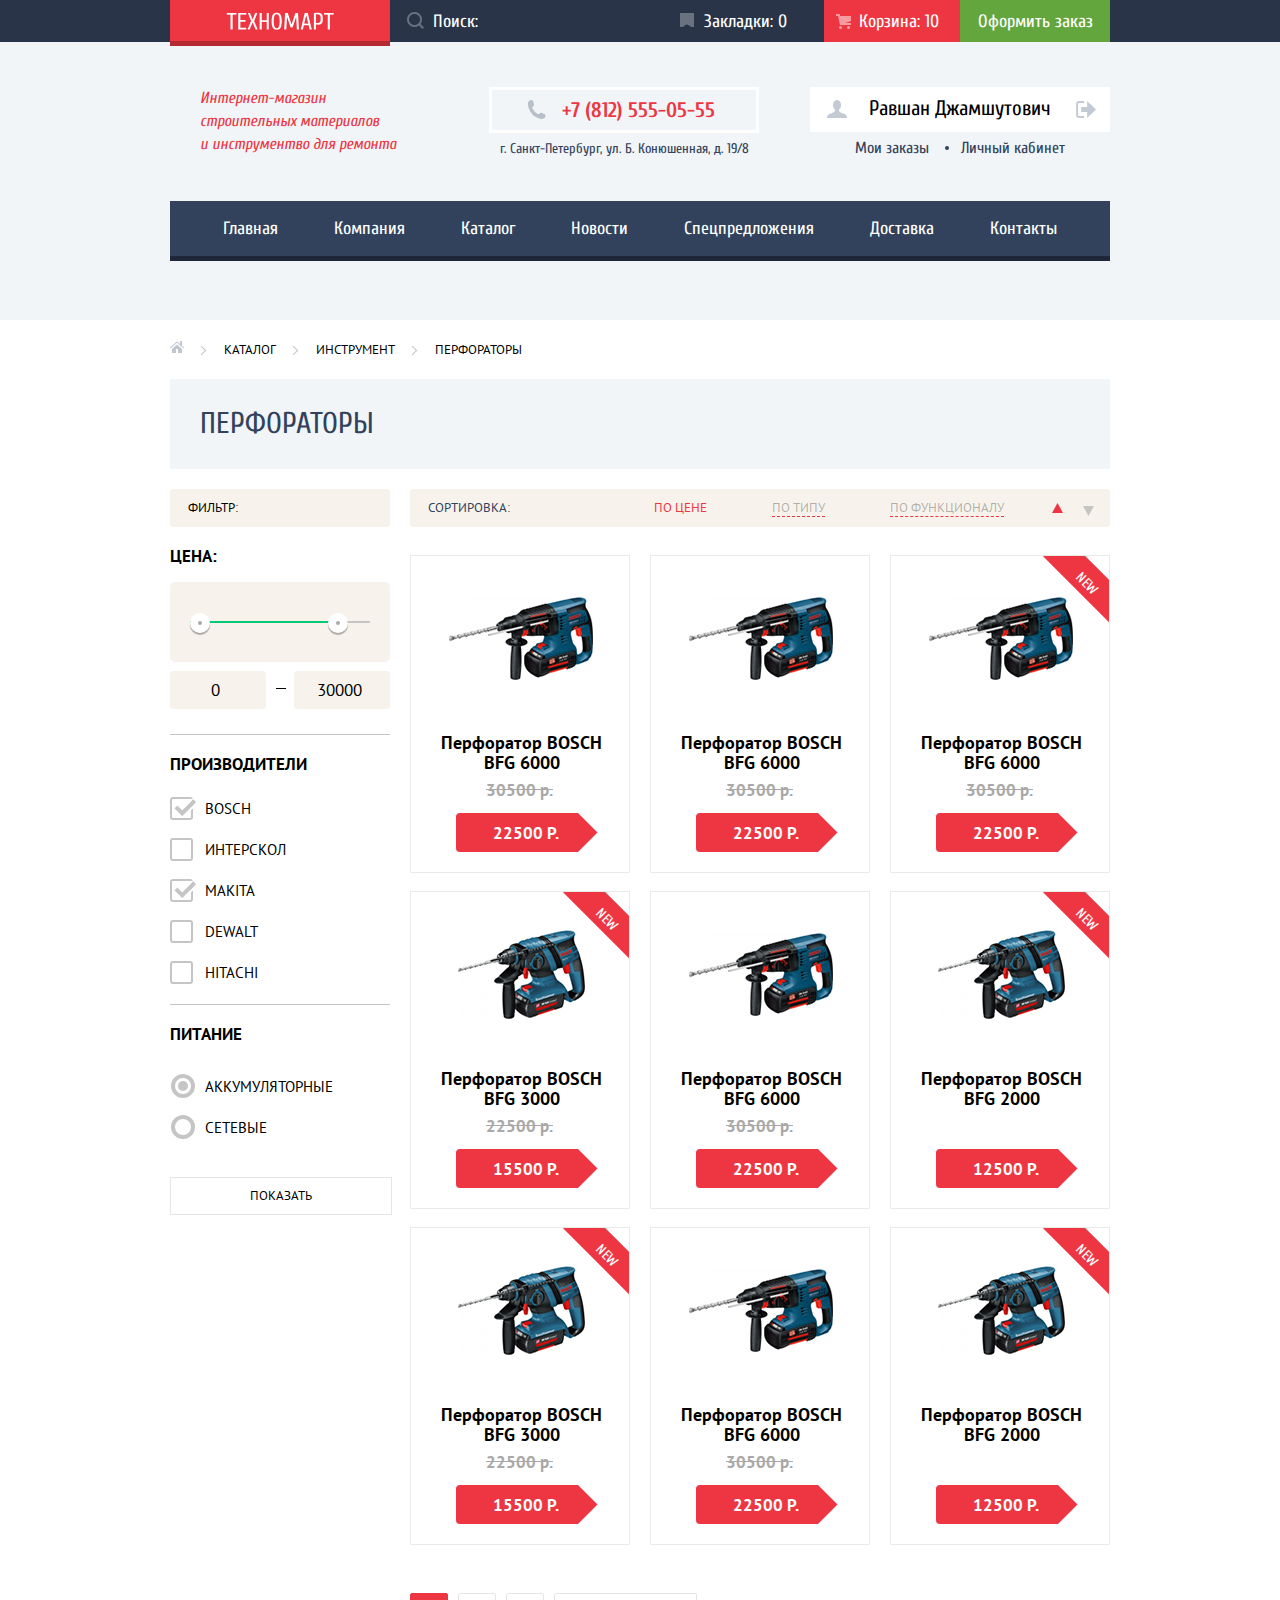
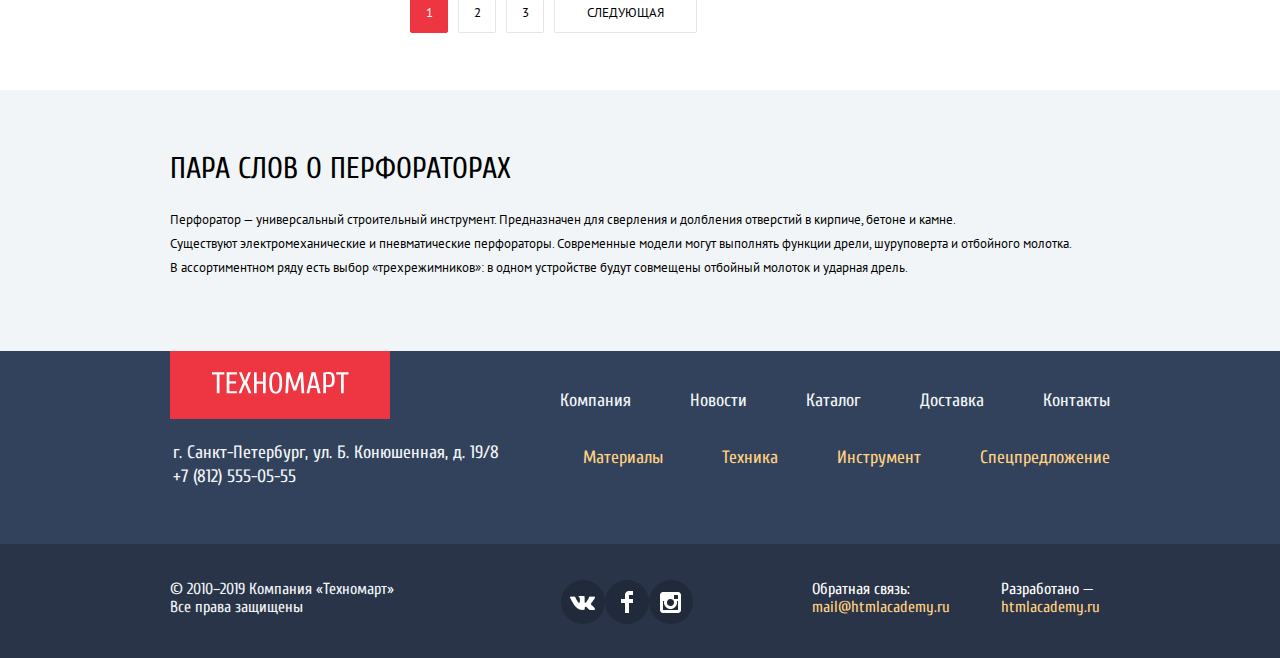
==== commit 01897acf: "Update catalog.html" ====
--- a/catalog.html
+++ b/catalog.html
@@ -18,7 +18,7 @@
         <a class="main-header-logo" href="index.html">
           <img src="img/logo-technomart1.png" alt="Логотип интернет-магазина Техномарт" width="108" height="18">
         </a>
-        <input class="search" type="search" placeholder="Поиск">
+        <input class="search" type="search" placeholder="Поиск:">
 
         <ul class="shop-nav">
           <li class="shop-nav-item"><a class="bookmarks" href="blank.html">Закладки: 0</a></li>
@@ -399,7 +399,7 @@
     </p>
     <button class="modal-close" type="button" aria-label="Закрыть"></button>
   </section>
-  <script src="/js/catalog.min.js"></script>
+  <script src="js/catalog.min.js"></script>
 </body>
 
 </html>
--- a/css/style.min.css
+++ b/css/style.min.css
@@ -1 +1 @@
-:root{--basic-grey:#32425c;--basic-darkgrey:#293449;--universal-grey:#c5c5c5;--basic-red:#ee3643;--basic-redlight:#f7f3ec;--shop-nav-focus:#161d29;--main-nav-focus:#1d2739;--btn-green:#63a63e;--btn-green-hover:#5fbb2d;--btn-green-focus:#518534;--btn-red-hover:#ca2c37;--btn-red-focus:#ba2732;--btn-grey-focus:rgb(50,66,92,0.5);--basic-white:#fff;--white-op3:rgb(255,255,255,0.3);--white-op5:rgb(255,255,255,0.5);--basic-black:#000;--basic-black-op:rgba(0,0,0,0.3);--background-grey:#f1f5f7;--special-yellow:#ffbf47;--special-blue:#3bbce3;--special-lilac:#dc91d8;--special-green:#8ed78f;--special-yellowlight:#ffc047;--special-btn-hover:rgb(197,197,197,0.3);--special-btn-focus:rgb(169,169,169,0.3);--old-price:#a9a9a9;--footer-nav2:#ffd180;--footer-nav1-focus:rgb(241,245,247,0.5);--footer-nav2-focus:rgb(255,209,128,0.5);--page-border:#e5e5e5;--product-border:#eaeaea;--social-button:#212a3a;--bar:#00ca74;--filter-input:#b5b5b5;--green-btn-border:#367315;--logo-border:#b52933;--logo-border-focus:#8d1e26}body{min-width:960px;margin:0;padding:0;font-family:"Cuprum",Arial,sans-serif;font-size:18px;line-height:24px;font-weight:normal;color:var(--basic-grey)}a{text-decoration:none}img{max-width:100%;height:auto}.btn{color:var(--basic-white);font-size:14px;line-height:18px;text-transform:uppercase;padding-top:10px;padding-bottom:10px}.btn-red{display:block;background-color:var(--basic-red);width:192px;text-align:center}.btn-red:hover{background-color:var(--btn-red-hover)}.btn-red:focus{background-color:var(--btn-red-focus)}.main-caption,.about-caption,.services-item-caption{font-size:30px;line-height:30px;text-transform:uppercase;font-weight:normal}.main-caption{background-color:var(--basic-redlight)}.about-caption{color:var(--basic-black)}.products-caption{font-family:"PT Sans",Arial,sans-serif;font-weight:bold;line-height:20px;color:var(--basic-black);margin:0;margin-left:18px;width:185px}.container{width:940px;margin:0 auto;padding:0}.clearfix::after{content:"";display:table;clear:both}.visually-hidden{position:absolute;width:1px;height:1px;margin:-1px;border:0;padding:0;white-space:nowrap;clip-path:inset(100%);clip:rect(0 0 0 0);overflow:hidden}.page{height:100%}.page-body{min-height:100%;display:grid;grid-template-rows:min-content 1fr min-content;align-content:start}.main-header-bottom .container{display:grid;grid-template-columns:1fr 1fr 1fr}.main-header-top{background-color:var(--basic-darkgrey);color:var(--basic-white);height:42px}.main-header-top .container{display:flex}.main-header-logo{text-align:center;width:235px;padding-top:12px;height:29px;background-color:var(--basic-red);border-bottom:5px solid var(--logo-border)}.main-header-logo:hover{background-color:var(--btn-red-hover)}.main-header-logo:focus{background-color:var(--btn-red-focus);border-bottom-color:var(--logo-border-focus)}.search{position:relative;height:42px;width:285px;color:var(--basic-white);padding:0;padding-left:43px;padding-right:20px;background:url(../img/icon-search1.png) no-repeat 17px 12px;background-color:transparent;border:0;outline:0}.search::placeholder{color:var(--basic-white)}.search:hover{background:url(../img/icon-search.png) no-repeat 17px 12px}.search:focus{background:url(../img/icon-search-red.png) no-repeat 17px 12px;background-color:var(--basic-white);color:var(--basic-black)}.shop-nav{list-style:none;padding:0;margin:0;display:flex;height:42px}.shop-nav-item{width:150px;text-align:center;position:relative}.bookmarks{padding-left:29px;padding-right:9px}.bookmarks::before{content:"";position:absolute;top:13px;left:20px;width:14px;height:14px;background:url("../img/icon-bookmark.png") no-repeat 0 0;opacity:.3}.bookmarks:hover::before{opacity:1}.cart-red .cart{margin-left:14px;width:100px;padding-left:25px;padding-right:12px;background-color:var(--basic-red)}.cart{padding-left:30px;padding-right:8px}.cart::before{content:"";position:absolute;top:14px;left:26px;width:15px;height:15px;background:url("../img/icon-cart.png") no-repeat 0 0;opacity:.5}.cart:hover::before{opacity:1}.shop-nav-item a{color:var(--basic-white);height:22px;display:block;padding-top:10px;padding-bottom:10px}.shop-nav-item .order-link{padding-bottom:10px;background-color:var(--btn-green)}.shop-nav-item a:active{opacity:.5;background-color:var(--shop-nav-focus)}.order-link a:hover{background-color:var(--btn-green-hover)}.order-link:active{opacity:1;background-color:var(--btn-green-focus)}.order-link a:active{color:var(--white-op5)}.main-header-bottom{padding-top:45px;padding-bottom:59px;background-color:var(--background-grey)}.desc,.contacts-phone{color:var(--basic-red)}.desc{height:71px;font-size:16px;line-height:23px;font-style:italic;margin:0;margin-left:30px}.address-content{margin-left:6px;text-align:center;width:270px}.phone-container{padding:5px 40px 5px 69px;margin-bottom:4px;border:3px solid #fff;position:relative}.contacts-phone{font-size:21px;font-weight:bold;line-height:30px}.contacts-phone::before{content:"";position:absolute;top:10px;left:35px;width:19px;height:19px;background:url("../img/icon-phone.png") no-repeat 0 0}.main-header-bottom address{color:var(--basic-grey);font-size:14px;font-style:normal}.user-nav{text-align:right;position:relative}.login-link,.reg-link{color:var(--basic-black);background-color:var(--basic-white);font-size:21px;line-height:21px;position:absolute;top:0}.reg-link{right:0;padding:12px 24px}.login-link{display:block;padding:12px 26px 12px 45px;display:block;left:35px}.login-link::before{content:"";width:20px;height:17px;position:absolute;background:url(../img/icon-login.png) no-repeat 0 0;left:17px;top:15px;opacity:.3}.login-link:hover,.reg-link:hover{color:var(--basic-red)}.login-link:focus,.reg-link:focus{color:var(--universal-grey)}.login-link:hover::before{opacity:1}.login-link:active::before,.reg-link:active::before{opacity:.3}.main-nav{grid-column-start:1;grid-column-end:4}.nav-list{background-color:var(--basic-grey);border-bottom:5px solid var(--main-nav-focus);list-style:none;margin:0;margin-top:40px;padding:0;padding-left:28px;padding-right:28px;display:flex;flex-wrap:wrap;justify-content:space-between}.nav-item{text-align:center}.nav-item a{color:var(--basic-white);display:block;padding-top:16px;padding-bottom:15px;padding-left:25px;padding-right:25px}.nav-item:hover,.nav-item a:focus{background-color:var(--basic-darkgrey)}.nav-item a:active{background-color:var(--main-nav-focus);color:var(--white-op5)}.username{font-size:21px;line-height:21px;background-color:var(--basic-white);color:var(--basic-black);display:inline-block;margin:0;text-align:center;padding-top:11px;width:300px;height:34px}.account-icon{color:var(--basic-black)}.account-icon::after{content:"";position:absolute;width:20px;height:18px;background:url(../img/icon-user.png) no-repeat 0 0;opacity:.3;left:30px;top:13px}.logout-icon{content:"";position:absolute;width:20px;height:17px;background:url(../img/icon-logout.png) no-repeat 0 0;opacity:.3;right:14px;top:14px}.account-icon:hover::after,.logout-icon:hover,.account-icon:focus::after,.logout-icon:focus{opacity:1}.account-icon:active::after,.logout-icon:active,.account-icon:active::after,.logout-icon:active{opacity:.3}.username a:active,.my-orders:focus,.account:focus{color:var(--universal-grey)}.my-orders,.account{font-size:16px;line-height:18px;color:var(--basic-grey);margin-top:7px}.account{float:right;margin-right:45px}.my-orders{float:left;margin-left:58px;position:relative}.my-orders::after{content:"";width:4px;height:4px;border-radius:50%;position:absolute;right:-20px;top:7px;background-color:var(--basic-grey)}.my-orders:hover,.account:hover{color:var(--basic-red)}.my-orders:focus,.account:focus{color:var(--universal-grey)}.promo{display:grid;grid-template-columns:1fr 1fr 1fr;grid-gap:20px 20px;padding-top:60px;padding-bottom:60px}.promo h1,.promo h2{grid-column:1/4}.promo-item h3{font-size:24px;font-weight:bold;line-height:30px;color:var(--basic-white);margin-top:22px;margin-bottom:14px}.promo-item{height:123px;padding-left:23px;vertical-align:middle}.materials{background-color:var(--special-yellow);position:relative}.materials::after{content:"";width:44px;height:66px;position:absolute;top:31px;right:43px;background:url(../img/materials.png)}.instruments{background-color:var(--special-blue);position:relative}.instruments::after{content:"";width:75px;height:62px;position:absolute;top:34px;right:31px;background:url(../img/insruments.png)}.technics{background-color:var(--special-lilac);position:relative}.technics::after{content:"";width:78px;height:62px;position:absolute;top:31px;right:31px;background:url(../img/technic.png)}.sale{background-color:var(--special-green);position:relative}.sale::after{content:"";width:59px;height:72px;position:absolute;top:26px;right:45px;background:url(../img/sale.png)}.delivery{background-color:var(--special-yellowlight);position:relative}.delivery::after{content:"";width:78px;height:63px;position:absolute;top:31px;right:31px;background:url(../img/delivery.png)}.btn-promo{display:block;text-align:center;width:135px;color:var(--basic-white);background-color:var(--white-op3);margin-bottom:21px}.btn-promo:hover{background-color:var(--special-btn-hover)}.btn-promo:focus{background-color:var(--special-btn-focus)}.promo-slider{position:relative;grid-column:1/3;grid-row:2/4}.main-product-item{background-color:var(--basic-grey);color:var(--basic-white);min-height:242px;min-width:596px;padding-left:24px;padding-top:24px}.item-1{background-image:url(../img/perforator.jpg);background-repeat:no-repeat;background-size:cover}.item-2{display:none;background-image:url(../img/drel.jpg);background-repeat:no-repeat;background-size:cover}.main-product-item h3{text-transform:uppercase;font-size:36px;font-weight:bold;line-height:36px;margin:0}.main-product-item p{margin:0;margin-top:5px}.btn-catalog{position:absolute;bottom:27px;left:24px}.btn-back{border:0;position:absolute;width:22px;height:40px;top:122px;left:24px;background:url(../img/icon-left.svg) no-repeat 0 0;cursor:pointer}.btn-next{border:0;position:absolute;width:22px;height:40px;top:122px;right:24px;background:url(../img/icon-right.png) no-repeat 0 0;cursor:pointer}.popular-products{position:relative;padding-bottom:70px}.popular-products .btn-red{position:absolute;right:14px;top:25px}.main-caption{padding:29px 0 30px 28px;margin:0;margin-bottom:20px}.products{display:grid;grid-template-columns:1fr 3fr;padding-bottom:57px}.products h2{margin-top:20px;margin-bottom:20px;background-color:var(--background-grey);grid-column:1/3;font-size:30px;line-height:30px;font-weight:normal;text-transform:uppercase;padding:30px}.products-list,.pop-products-list{list-style:none;display:flex;flex-wrap:wrap;justify-content:space-between;margin:0;padding:0;gap:18px 20px}.catalog-item-image{width:220px;height:165px;margin:0;object-fit:contain;display:flex;justify-content:center}.catalog-item-image img{margin:auto 0}.pop-products-item:hover img,.pop-products-item:focus-within img,.products-item:hover img,.products-item:focus-within img{display:none}.pop-products-item:hover .btn-buy,.pop-products-item:hover .btn-save,.products-item:hover .btn-buy,.products-item:hover .btn-save,.products-item:focus-within .btn-buy,.products-item:focus-within .btn-save{display:block}.products-list{grid-column:2/3;margin-top:28px;margin-left:5px}.products-item,.pop-products-item{font-family:"PT Sans",Arial,sans-serif;line-height:20px;font-weight:bold;position:relative;border:1px solid var(--product-border);width:218px;min-height:316px}.new{overflow:hidden}.new::before{font-family:Cuprum;content:"new";text-align:center;width:100px;height:20px;padding-top:10px;font-size:14px;line-height:18px;font-weight:normal;color:var(--basic-white);text-transform:uppercase;background-color:var(--basic-red);position:absolute;transform:rotate(45deg);right:-30px;top:10px}.pop-products-item:hover,.products-item:hover{box-shadow:0 4px 20px rgba(0,0,0,0.15)}.pop-products-item{text-align:center;position:relative}.pop-products-item p,.products-item p{margin:0}.pop-products-item a,.products-item a{display:flex;flex-direction:column}.products-caption{font-size:18px;position:absolute;left:0;order:1;top:177px;text-align:center}.price,.old-price{font-size:17px;line-height:18px;display:flex;width:75px;justify-content:center;margin-left:45px;position:absolute;bottom:0;margin:0}.old-price{color:var(--old-price);text-decoration-line:line-through;margin-bottom:73px;margin-left:71px}.price{text-align:center;background-color:var(--basic-red);color:var(--basic-white);padding:10px 35px 10px 32px;height:19px;margin-bottom:20px;margin-left:45px;border-radius:4px}.price::before{content:"";position:absolute;right:0;bottom:0;border:10px solid transparent;border-right:10px solid var(--basic-white);border-bottom:10px solid var(--basic-white)}.price::after{content:"";position:absolute;right:0;top:0;border:10px solid transparent;border-top:10px solid var(--basic-white);border-right:10px solid var(--basic-white)}.products-item .btn-buy,.products-item .btn-save,.pop-products-item .btn-buy,.pop-products-item .btn-save{display:none;font-family:Cuprum;font-style:normal;font-weight:normal;text-align:center;border-radius:3px}.buttons-shop{position:absolute;top:38px;left:41px}.btn-buy{background-color:var(--btn-green);color:var(--basic-white);width:42px;height:min-content;padding-bottom:7px;padding-left:53px;padding-right:40px;margin-bottom:10px;border-bottom:3px solid var(--green-btn-border)}.btn-buy::before{content:"";width:15px;height:15px;position:absolute;background:url(../img/icon-cart.png) no-repeat 0 0;left:30px;opacity:.3}.btn-buy:hover{background-color:var(--btn-green-hover);color:var(--basic-white)}.btn-buy:focus{background-color:var(--btn-green-focus);color:var(--basic-white)}.btn-save{background-color:var(--basic-white);color:var(--basic-grey);border:3px solid var(--btn-green);width:129px;height:max-content;padding-top:7px;padding-bottom:7px}.btn-save:hover{background-color:var(--basic-white);border-color:var(--basic-grey)}.btn-save:focus{opacity:.5}.breadcrumbs{padding-top:21px;font-family:PT Sans;font-size:13px;line-height:18px;text-transform:uppercase}.breadcrumbs-list{list-style:none;display:flex;padding:0;margin:0}.breadcrumbs-item{margin-right:40px;position:relative}.breadcrumbs-item:not(:last-of-type)::before{content:"";position:absolute;right:-23px;top:11px;width:7px;height:1px;background-color:var(--universal-grey);transform:rotate(-45deg)}.breadcrumbs-item:not(:last-of-type)::after{content:"";position:absolute;top:7px;right:-23px;width:7px;height:1px;background-color:var(--universal-grey);transform:rotate(45deg)}.breadcrumbs a{color:var(--basic-black)}.main-page{content:"";display:block;width:14px;height:12px;background:url(../img/icon-home.png) no-repeat 0 0}.pages-list{list-style:none;grid-column:2/3;display:flex;margin:0;padding:0;padding-left:5px;margin-top:48px}.pages-item{margin-right:10px;min-width:38px;min-height:38px}.pages-item a{font-family:PT Sans;font-weight:normal;font-size:13px;line-height:18px;text-transform:uppercase;color:var(--basic-black);border:1px solid var(--page-border);box-sizing:border-box;border-radius:2px;display:block;padding:10px 10px 10px 15px}.active-page a{border-color:var(--basic-red);background-color:var(--basic-red);color:var(--basic-white)}.pages-item .next{padding:10px 32px}.pages-item a:hover{color:var(--basic-black);border:1px solid var(--universal-grey);box-sizing:border-box;border-radius:2px}.pages-item a:focus{color:var(--basic-black);border:1px solid var(--basic-red);box-sizing:border-box;border-radius:2px}.active-page a:hover{border-color:var(--basic-red);background-color:var(--basic-red);color:var(--basic-white)}.filter,.sorting{font-family:PT Sans;font-size:13px;line-height:18px;text-transform:uppercase}.filter h3,.sorting h3{margin:0;padding-top:10px;padding-left:18px;font-size:13px;font-weight:normal;line-height:18px}.filter-caption{background-color:var(--basic-redlight);height:28px;border-radius:3px}.filter{grid-row:2/4;width:220px;color:var(--basic-black)}.range-filter{width:220px;margin-top:11px;margin-bottom:25px}.range-controls{position:relative;height:41px;background-color:var(--basic-redlight);border-radius:5px;margin-bottom:9px;padding-top:39px;padding-right:20px;padding-left:20px}.range-controls .scale{height:2px;background:var(--universal-grey)}.range-controls .bar{width:70%;height:2px;background:var(--bar)}.range-controls .toggle{position:absolute;top:31px;left:0;width:4px;height:4px;padding:0;border:8px solid var(--basic-white);background-color:var(--basic-black-op);border-radius:50%;box-shadow:0 2px 1px 0 var(--basic-black-op);cursor:pointer}.range-controls .toggle-min{left:18px}.range-controls .toggle-max{left:140px}.price-controls{display:flex;justify-content:space-between}.price-controls input{font-family:PT Sans;font-style:normal;font-weight:normal;font-size:17px;line-height:18px;text-transform:uppercase;width:66px;padding:10px;text-align:center;border:0;background-color:var(--basic-redlight);border-radius:3px;padding-left:20px}.price-controls .min-price{position:relative}.price-controls .min-price::after{content:"";position:absolute;width:10px;height:1px;background-color:var(--basic-black);right:-20px;top:17px}.legend-cap{margin-bottom:3px}.legend-cap-2{margin-bottom:11px}.filter ul{list-style:none;margin:0;margin-top:15px;margin-bottom:10px;padding:0}.filter-form fieldset{padding:0;margin:0;border:0;border-bottom:1px solid var(--universal-grey)}.filter-form fieldset:last-of-type{border-bottom:0}.filter-form legend{font-family:PT Sans;font-style:normal;font-weight:bold;font-size:17px;line-height:30px;text-transform:uppercase;color:var(--basic-black);padding-top:14px}.filter-option{font-size:15px;line-height:19px;padding-left:35px;padding-bottom:12px}.filter-checkbox{margin-bottom:8px}.filter-radio{margin-bottom:8px}.filter-checkbox:last-child{margin-bottom:0}.filter-option label{position:relative;display:block;cursor:pointer;user-select:none;padding-top:2px}.filter-input-checkbox:hover+label,.filter-input-checkbox:focus+label{color:var(--basic-black)}.filter-input-checkbox+label::before{content:"";position:absolute;width:19px;height:19px;top:0;left:-35px;border:2px solid var(--universal-grey);border-radius:3px}.filter-input-checkbox:checked+label::after{content:"";position:absolute;width:22px;height:17px;left:-31px;bottom:2px;background:url(../img/Shape.png) no-repeat 0 0}.filter-input-checkbox+label:hover::before,.filter-input-radio+label:hover::before{border-color:var(--filter-input)}.filter-input-checkbox:focus+label::before,.filter-input-radio:focus+label::before{border-color:var(--filter-input)}.filter-input-checkbox:disabled+label,.filter-input-radio:disabled+label{opacity:.3}.filter-input-radio+label::before{content:"";position:absolute;left:-34px;top:-1px;width:16px;height:16px;border:4px solid var(--universal-grey);border-radius:50%}.filter-input-radio:checked+label::after{content:"";position:absolute;left:-27px;top:6px;width:10px;height:10px;background-color:var(--universal-grey);border-radius:50%}.btn-filter{margin-top:18px;border:1px solid var(--page-border);background:0;font-size:13px;color:var(--basic-black);padding:9px 79px;cursor:pointer}.btn-filter:hover{border-color:var(--universal-grey)}.btn-filter:focus{border-color:var(--basic-red)}.sorting{margin-left:5px;height:38px;display:flex;justify-content:space-between;position:relative;background-color:var(--basic-redlight);border-radius:3px}.sorting-list{list-style:none;color:var(--basic-black);display:flex;padding:0;margin:0;margin-right:106px;margin-top:10px}.sorting-list-item{margin-left:65px}.sorting-list-item a{color:var(--basic-black-op);border-bottom:1px dashed var(--basic-red)}.sorting-list-item a:hover{color:var(--basic-black);border-bottom:1px solid var(--basic-red)}.sorting-list-item a:focus{color:var(--basic-red);border-bottom:0}.active-sort a{color:var(--basic-red);border:0}.active-sort a:hover,.active-sort a:focus{color:var(--basic-red);border:0}.price-more{cursor:pointer;border:0;background-color:transparent;position:absolute;right:41px;top:12px}.price-less{cursor:pointer;border:0;background-color:transparent;position:absolute;transform:rotate(180deg);top:12px;right:10px}.price-more:hover path,.price-less:hover path,.price-more:focus path,.price-less:focus path{fill:var(--basic-black)}.price-more:active path,.price-less:active path{fill:var(--basic-red)}.active-price path{fill:var(--basic-red)}.active-price:hover path,.active-price:active path,.active-price:focus path{fill:var(--basic-red)}.popular-manufacturers{position:relative;padding-bottom:70px}.popular-manufacturers .btn-red{position:absolute;right:19px;top:25px}.popular-manufacturers-list{list-style:none;display:flex;flex-wrap:wrap;gap:20px;margin:0;padding:0}.popular-manufacturer{border:1px solid var(--product-border);box-sizing:border-box;width:220px;height:145px;display:flex;justify-content:center;align-items:center}.popular-manufacturer:nth-child(4n+4){margin-right:0}.popular-manufacturer:hover{box-shadow:0 4px 20px rgba(0,0,0,0.15)}.popular-manufacturer:active{opacity:.3}.services-grid{display:grid;grid-template-columns:1fr 2fr}.about-caption{margin:0}.services,.company,.contacts,.about-perf{color:var(--basic-black);font-size:13px}.services p,.company p,.contacts p{font-family:"PT Sans",Arial,sans-serif;margin:0}.services .services-desc{width:400px;margin-top:25px;margin-bottom:70px}.services{background-color:var(--background-grey);padding-top:64px;padding-bottom:100px}.services-list{list-style:none;width:240px;margin:0;padding:0;position:relative}.services-list::before{content:"";position:absolute;right:0;top:-45px;width:10px;height:279px;background-image:url(../img/Object.png)}.services-item{box-sizing:content-box;padding:13px 0 17px 22px;font-weight:bold;font-size:21px;line-height:30px;background-color:var(--basic-grey);display:block;height:max-content;color:var(--basic-white);border-bottom:1px solid var(--basic-darkgrey);border-top:1px solid rgba(255,255,255,0.1)}.services-item:hover,.services-item:focus{background-color:var(--basic-darkgrey);border-color:transparent}.services-item-current,.services-item-current:hover,.services-item-current:active,.services-item-current:focus{border-color:transparent;color:var(--basic-grey);background-color:var(--basic-white)}.services-item-caption{color:var(--basic-grey);margin:0;margin-bottom:30px}.service-delivery,.service-guarantee,.service-credit{margin-left:7px}.service-delivery p,.service-guarantee p,.service-credit p{width:335px}.service-delivery{background-color:var(--background-grey);background:url(../img/Layer131.png) no-repeat;background-position:100% -28%}.service-guarantee{background-color:var(--background-grey);background:url(../img/Layer130.png) no-repeat;background-position:100% 0;display:none}.service-credit{background-color:var(--background-grey);background:url(../img/Layer119.png) no-repeat;background-position:100% 0;display:none}.service-credit .btn-red{border-radius:3px;margin-top:25px}.about-grid{display:grid;padding-top:70px;padding-bottom:70px;grid-template-columns:2fr 1fr}.about-caption{margin-bottom:24px}.company{width:460px}.company p:first-of-type{margin-bottom:25px}.contacts img{cursor:pointer}.company-list{font-family:"Cuprum";list-style:none;font-size:18px;margin:0;padding:0;padding-left:38px;margin-top:4px;margin-bottom:20px}.company-list li{position:relative;margin-bottom:12px}.company-list li::before{content:"";position:absolute;width:25px;height:2px;left:-38px;top:11px;background:var(--basic-red)}.btn-company{text-align:center;padding:11px 15px 9px 14px}.contacts{margin-left:20px}.contacts .mail-btn{margin-top:30px;min-width:300px}.contacts img{margin-top:32px}.about-perf{background-color:var(--background-grey);padding-top:64px;padding-bottom:71px}.about-perf p{font-family:PT Sans;font-style:normal;font-weight:normal;font-size:13px;line-height:24px;margin:0}.footer-top{background-color:var(--basic-grey);padding-bottom:55px}.footer-top .container{display:grid;grid-template-columns:1fr 4fr}.footer-logo{width:220px;height:48px;background-color:var(--basic-red);text-align:center;padding-top:20px}.footer-nav-1,.footer-nav-2{list-style:none;display:flex;flex-wrap:wrap;justify-content:flex-end;padding:0}.footer-nav-1{margin-top:38px}.footer-nav-2{grid-column:2/3;grid-row:2/3;margin-top:15px}.footer-nav-1-item a{color:var(--background-grey);margin-left:59px}.footer-nav-2-item a{color:var(--footer-nav2);margin-left:59px}.footer-nav-1-item a:hover,.footer-nav-2-item a:hover{text-decoration-line:underline}.footer-nav-1-item a:focus,.footer-nav-2-item a:focus{opacity:.5;text-decoration-line:none}.footer-contacts{grid-column:1/3;grid-row:2/3;margin-top:10px;margin-left:3px}.footer-contacts address,.contacts-phone-footer{font-size:18px;font-weight:normal;font-style:normal;line-height:24px;color:var(--background-grey)}.footer-bottom{font-size:16px;line-height:18px;background-color:var(--basic-darkgrey);color:var(--basic-white);padding-top:36px;padding-bottom:34px}.footer-bottom .container{display:grid;grid-template-columns:2fr 2fr 3fr}.social-button-list{list-style:none;display:flex;flex-wrap:wrap;margin:0;margin-left:82px}.social-button{display:inline-block;width:44px;height:44px;background-color:var(--social-button);border-radius:50%}.social-button:hover,.social-button:focus-within{background-color:var(--basic-red)}.vk{background-image:url(../img/icon-vk.png);background-repeat:no-repeat;background-position:center}.fb{background-image:url(../img/icon-fb.png);background-repeat:no-repeat;background-position:center}.inst{background-image:url(../img/icon-insta.png);background-repeat:no-repeat;background-position:center}.feedback{display:flex;flex-wrap:wrap;list-style:none;margin:0;margin-left:65px}.feedback li{width:min-content}.feedback li:last-child{margin-left:51px}.copyright p,.feedback p,.developed p{color:var(--background-grey);margin:0}.feedback a,.developed a{color:var(--footer-nav2)}.feedback a:hover,.developed a:hover{text-decoration-line:underline}.feedback a:focus,.developed a:focus{text-decoration-line:none;color:var(--basic-red)}.modal{background-color:var(--basic-white);box-shadow:0 4px 20px rgba(0,0,0,0.15);color:var(--basic-black);border-top:7px solid var(--basic-red);position:fixed;top:0;right:0;bottom:0;left:0;margin:auto}.modal-close{position:absolute;top:14px;right:11px;width:22px;height:22px;background-color:transparent;border:0;cursor:pointer}.modal-close::before,.modal-close::after{content:"";position:absolute;top:10px;left:2px;width:19px;height:3px;background-color:var(--basic-red)}.modal-close::before{transform:rotate(45deg)}.modal-close::after{transform:rotate(-45deg)}.modal-map{width:943px;height:443px;display:none}.mail-form{display:grid;grid-template-columns:1fr 1fr}.form-username,.form-usermail{box-sizing:border-box;width:218px;height:38px;border:2px solid var(--universal-grey);border-radius:2px}.form-username{margin-right:20px}.mail-form input,.lettertext{padding-left:12px}.lettertext{resize:none}.mail-form label{min-width:220px;margin-bottom:11px}.mail-form input::placeholder,.lettertext::placeholder{font-size:13px}.mail-form p:nth-child(3){grid-column:1/3}.mail-form p{display:flex;flex-wrap:wrap;margin:0}.lettertext{width:440px;height:115px;border:2px solid var(--universal-grey);border-radius:2px}.form-button{grid-column:1/3;background-color:var(--background-grey);margin:0;padding:0}.button{width:460px;border:0;background-color:var(--basic-red);color:var(--basic-white);cursor:pointer;margin:37px 80px}.mail-form .p-username,.mail-form .p-usermail{margin-top:46px}.mail-form .p-username,.mail-form .p-lettertext{margin-left:80px}.mail-form .p-lettertext{margin-top:13px;margin-bottom:37px}.modal-mail{display:none;width:620px;height:431px}.modal-order p,.modal-order h2{margin:0;text-align:center}.modal-order h2{font-family:Cuprum;font-style:normal;font-weight:bold;font-size:24px;line-height:30px;margin-top:73px;margin-bottom:67px}.modal-order h2::before{content:"";position:absolute;width:66px;height:66px;background-color:var(--btn-green);border-radius:50%;left:81px;top:55px;background-image:url(../img/Shape1.svg);background-repeat:no-repeat;background-position:center}.modal-order p{padding-left:114px;display:flex;flex-wrap:wrap;background-color:var(--background-grey);height:112px}.btn-order1,.btn-order2{outline:0;border:0;cursor:pointer;height:38px;margin-top:37px}.btn-order1{margin-right:10px}.btn-order1:hover{background-color:var(--basic-white);color:var(--basic-black)}.btn-order1:focus{opacity:.3}.btn-order2{background-color:var(--basic-white);color:var(--basic-black)}.btn-order2:hover,.btn-order2:focus{color:var(--basic-white)}.modal-order{display:none;width:620px;height:274px}.modal-show{display:block;animation:bounce .6s}.modal-error{animation:shake .6s}.show{display:block}.none{display:none}@keyframes bounce{0{transform:translateY(-2000px)}70%{transform:translateY(30px)}90%{transform:translateY(-10px)}100%{transform:translateY(0)}}@keyframes shake{0,100%{transform:translateX(0)}10%,30%,50%,70%,90%{transform:translateX(-10px)}20%,40%,60%,80%{transform:translateX(10px)}}+:root{--basic-grey:#32425c;--basic-darkgrey:#293449;--universal-grey:#c5c5c5;--basic-red:#ee3643;--basic-redlight:#f7f3ec;--shop-nav-focus:#161d29;--main-nav-focus:#1d2739;--btn-green:#63a63e;--btn-green-hover:#5fbb2d;--btn-green-focus:#518534;--btn-red-hover:#ca2c37;--btn-red-focus:#ba2732;--btn-grey-focus:rgb(50,66,92,0.5);--basic-white:#fff;--white-op3:rgb(255,255,255,0.3);--white-op5:rgb(255,255,255,0.5);--basic-black:#000;--basic-black-op:rgba(0,0,0,0.3);--background-grey:#f1f5f7;--special-yellow:#ffbf47;--special-blue:#3bbce3;--special-lilac:#dc91d8;--special-green:#8ed78f;--special-yellowlight:#ffc047;--special-btn-hover:rgb(197,197,197,0.3);--special-btn-focus:rgb(169,169,169,0.3);--old-price:#a9a9a9;--footer-nav2:#ffd180;--footer-nav1-focus:rgb(241,245,247,0.5);--footer-nav2-focus:rgb(255,209,128,0.5);--page-border:#e5e5e5;--product-border:#eaeaea;--social-button:#212a3a;--bar:#00ca74;--filter-input:#b5b5b5;--green-btn-border:#367315;--logo-border:#b52933;--logo-border-focus:#8d1e26}body{min-width:960px;margin:0;padding:0;font-family:"Cuprum",Arial,sans-serif;font-size:18px;line-height:24px;font-weight:normal;color:var(--basic-grey)}a{text-decoration:none}img{max-width:100%;height:auto}.btn{color:var(--basic-white);font-size:14px;line-height:18px;text-transform:uppercase;padding-top:10px;padding-bottom:10px}.btn-red{display:block;background-color:var(--basic-red);width:192px;text-align:center}.btn-red:hover{background-color:var(--btn-red-hover)}.btn-red:focus{background-color:var(--btn-red-focus)}.main-caption,.about-caption,.services-item-caption{font-size:30px;line-height:30px;text-transform:uppercase;font-weight:normal}.main-caption{background-color:var(--basic-redlight)}.about-caption{color:var(--basic-black)}.products-caption{font-family:"PT Sans",Arial,sans-serif;font-weight:bold;line-height:20px;color:var(--basic-black);margin:0;margin-left:18px;width:185px}.container{width:940px;margin:0 auto;padding:0}.clearfix::after{content:"";display:table;clear:both}.visually-hidden{position:absolute;width:1px;height:1px;margin:-1px;border:0;padding:0;white-space:nowrap;clip-path:inset(100%);clip:rect(0 0 0 0);overflow:hidden}.page{height:100%}.page-body{min-height:100%;display:grid;grid-template-rows:min-content 1fr min-content;align-content:start}.main-header-bottom .container{display:grid;grid-template-columns:1fr 1fr 1fr}.main-header-top{background-color:var(--basic-darkgrey);color:var(--basic-white);height:42px}.main-header-top .container{display:flex}.main-header-logo{text-align:center;width:235px;padding-top:12px;height:29px;background-color:var(--basic-red);border-bottom:5px solid var(--logo-border)}.main-header-logo:hover{background-color:var(--btn-red-hover)}.main-header-logo:focus{background-color:var(--btn-red-focus);border-bottom-color:var(--logo-border-focus)}.search{position:relative;height:42px;width:285px;color:var(--basic-white);padding:0;padding-left:43px;padding-right:20px;background:url(../img/icon-search1.png) no-repeat 17px 12px;background-color:transparent;border:0;outline:0}.search::placeholder{color:var(--basic-white)}.search:hover{background:url(../img/icon-search.png) no-repeat 17px 12px}.search:focus{background:url(../img/icon-search-red.png) no-repeat 17px 12px;background-color:var(--basic-white);color:var(--basic-black)}.shop-nav{list-style:none;padding:0;margin:0;display:flex;height:42px}.shop-nav-item{width:150px;text-align:center;position:relative}.bookmarks{padding-left:29px;padding-right:9px}.bookmarks::before{content:"";position:absolute;top:13px;left:20px;width:14px;height:14px;background:url("../img/icon-bookmark.png") no-repeat 0 0;opacity:.3}.bookmarks:hover::before{opacity:1}.cart-red .cart{margin-left:14px;width:100px;padding-left:25px;padding-right:12px;background-color:var(--basic-red)}.cart{padding-left:30px;padding-right:8px}.cart::before{content:"";position:absolute;top:14px;left:26px;width:15px;height:15px;background:url("../img/icon-cart.png") no-repeat 0 0;opacity:.5}.cart:hover::before{opacity:1}.shop-nav-item a{color:var(--basic-white);height:22px;display:block;padding-top:10px;padding-bottom:10px}.shop-nav-item .order-link{padding-bottom:10px;background-color:var(--btn-green)}.shop-nav-item a:active{opacity:.5;background-color:var(--shop-nav-focus)}.order-link a:hover{background-color:var(--btn-green-hover)}.order-link:active{opacity:1;background-color:var(--btn-green-focus)}.order-link a:active{color:var(--white-op5)}.main-header-bottom{padding-top:45px;padding-bottom:59px;background-color:var(--background-grey)}.desc,.contacts-phone{color:var(--basic-red)}.desc{height:71px;font-size:16px;line-height:23px;font-style:italic;margin:0;margin-left:30px}.address-content{margin-left:6px;text-align:center;width:270px}.phone-container{padding:5px 40px 5px 69px;margin-bottom:4px;border:3px solid #fff;position:relative}.contacts-phone{font-size:21px;font-weight:bold;line-height:30px}.contacts-phone::before{content:"";position:absolute;top:10px;left:35px;width:19px;height:19px;background:url("../img/icon-phone.png") no-repeat 0 0}.main-header-bottom address{color:var(--basic-grey);font-size:14px;font-style:normal}.user-nav{text-align:right;position:relative}.login-link,.reg-link{color:var(--basic-black);background-color:var(--basic-white);font-size:21px;line-height:21px;position:absolute;top:0}.reg-link{right:0;padding:12px 24px}.login-link{display:block;padding:12px 26px 12px 45px;display:block;left:35px}.login-link::before{content:"";width:20px;height:17px;position:absolute;background:url(../img/icon-login.png) no-repeat 0 0;left:17px;top:15px;opacity:.3}.login-link:hover,.reg-link:hover{color:var(--basic-red)}.login-link:focus,.reg-link:focus{color:var(--universal-grey)}.login-link:hover::before{opacity:1}.login-link:active::before,.reg-link:active::before{opacity:.3}.main-nav{grid-column-start:1;grid-column-end:4}.nav-list{background-color:var(--basic-grey);border-bottom:5px solid var(--main-nav-focus);list-style:none;margin:0;margin-top:40px;padding:0;padding-left:28px;padding-right:28px;display:flex;flex-wrap:wrap;justify-content:space-between}.nav-item{text-align:center}.nav-item a{color:var(--basic-white);display:block;padding-top:16px;padding-bottom:15px;padding-left:25px;padding-right:25px}.nav-item:hover,.nav-item a:focus{background-color:var(--basic-darkgrey)}.nav-item a:active{background-color:var(--main-nav-focus);color:var(--white-op5)}.username{font-size:21px;line-height:21px;background-color:var(--basic-white);color:var(--basic-black);display:inline-block;margin:0;text-align:center;padding-top:11px;width:300px;height:34px}.account-icon{color:var(--basic-black)}.account-icon::after{content:"";position:absolute;width:20px;height:18px;background:url(../img/icon-user.png) no-repeat 0 0;opacity:.3;left:30px;top:13px}.logout-icon{content:"";position:absolute;width:20px;height:17px;background:url(../img/icon-logout.png) no-repeat 0 0;opacity:.3;right:14px;top:14px}.account-icon:hover::after,.logout-icon:hover,.account-icon:focus::after,.logout-icon:focus{opacity:1}.account-icon:active::after,.logout-icon:active,.account-icon:active::after,.logout-icon:active{opacity:.3}.username a:active,.my-orders:focus,.account:focus{color:var(--universal-grey)}.my-orders,.account{font-size:16px;line-height:18px;color:var(--basic-grey);margin-top:7px}.account{float:right;margin-right:45px}.my-orders{float:left;margin-left:58px;position:relative}.my-orders::after{content:"";width:4px;height:4px;border-radius:50%;position:absolute;right:-20px;top:7px;background-color:var(--basic-grey)}.my-orders:hover,.account:hover{color:var(--basic-red)}.my-orders:focus,.account:focus{color:var(--universal-grey)}.promo{display:grid;grid-template-columns:1fr 1fr 1fr;grid-gap:20px 20px;padding-top:60px;padding-bottom:60px}.promo h1,.promo h2{grid-column:1/4}.promo-item h3{font-size:24px;font-weight:bold;line-height:30px;color:var(--basic-white);margin-top:22px;margin-bottom:14px}.promo-item{height:123px;padding-left:23px;vertical-align:middle}.materials{background-color:var(--special-yellow);position:relative}.materials::after{content:"";width:44px;height:66px;position:absolute;top:31px;right:43px;background:url(../img/materials.png)}.instruments{background-color:var(--special-blue);position:relative}.instruments::after{content:"";width:75px;height:62px;position:absolute;top:34px;right:31px;background:url(../img/insruments.png)}.technics{background-color:var(--special-lilac);position:relative}.technics::after{content:"";width:78px;height:62px;position:absolute;top:31px;right:31px;background:url(../img/technic.png)}.sale{background-color:var(--special-green);position:relative}.sale::after{content:"";width:59px;height:72px;position:absolute;top:26px;right:45px;background:url(../img/sale.png)}.delivery{background-color:var(--special-yellowlight);position:relative}.delivery::after{content:"";width:78px;height:63px;position:absolute;top:31px;right:31px;background:url(../img/delivery.png)}.btn-promo{display:block;text-align:center;width:135px;color:var(--basic-white);background-color:var(--white-op3);margin-bottom:21px}.btn-promo:hover{background-color:var(--special-btn-hover)}.btn-promo:focus{background-color:var(--special-btn-focus)}.promo-slider{position:relative;grid-column:1/3;grid-row:2/4}.main-product-item{background-color:var(--basic-grey);color:var(--basic-white);min-height:242px;min-width:596px;padding-left:24px;padding-top:24px}.item-1{background-image:url(../img/perforator.jpg);background-repeat:no-repeat;background-size:cover}.item-2{display:none;background-image:url(../img/drel.jpg);background-repeat:no-repeat;background-size:cover}.main-product-item h3{text-transform:uppercase;font-size:36px;font-weight:bold;line-height:36px;margin:0}.main-product-item p{margin:0;margin-top:5px}.btn-catalog{position:absolute;bottom:27px;left:24px}.btn-back{border:0;position:absolute;width:22px;height:40px;top:122px;left:24px;background:url(../img/icon-left.svg) no-repeat 0 0;cursor:pointer}.btn-next{border:0;position:absolute;width:22px;height:40px;top:122px;right:24px;background:url(../img/icon-right.png) no-repeat 0 0;cursor:pointer}.popular-products{position:relative;padding-bottom:70px}.popular-products .btn-red{position:absolute;right:14px;top:25px}.main-caption{padding:29px 0 30px 28px;margin:0;margin-bottom:20px}.products{display:grid;grid-template-columns:1fr 3fr;padding-bottom:57px}.products h2{margin-top:20px;margin-bottom:20px;background-color:var(--background-grey);grid-column:1/3;font-size:30px;line-height:30px;font-weight:normal;text-transform:uppercase;padding:30px}.products-list,.pop-products-list{list-style:none;display:flex;flex-wrap:wrap;justify-content:space-between;margin:0;padding:0;gap:18px 20px}.catalog-item-image{width:220px;height:165px;margin:0;object-fit:contain;display:flex;justify-content:center}.catalog-item-image img{margin:auto 0}.pop-products-item:hover img,.pop-products-item:focus-within img,.products-item:hover img,.products-item:focus-within img{display:none}.pop-products-item:hover .btn-buy,.pop-products-item:hover .btn-save,.products-item:hover .btn-buy,.products-item:hover .btn-save,.products-item:focus-within .btn-buy,.products-item:focus-within .btn-save{display:block}.products-list{grid-column:2/3;margin-top:28px;margin-left:5px}.products-item,.pop-products-item{font-family:"PT Sans",Arial,sans-serif;line-height:20px;font-weight:bold;position:relative;border:1px solid var(--product-border);width:218px;min-height:316px}.new{overflow:hidden}.new::before{font-family:Cuprum;content:"new";text-align:center;width:100px;height:20px;padding-top:10px;font-size:14px;line-height:18px;font-weight:normal;color:var(--basic-white);text-transform:uppercase;background-color:var(--basic-red);position:absolute;transform:rotate(45deg);right:-30px;top:10px}.pop-products-item:hover,.products-item:hover{box-shadow:0 4px 20px rgba(0,0,0,0.15)}.pop-products-item{text-align:center;position:relative}.pop-products-item p,.products-item p{margin:0}.pop-products-item a,.products-item a{display:flex;flex-direction:column}.products-caption{font-size:18px;position:absolute;left:0;order:1;top:177px;text-align:center}.price,.old-price{font-size:17px;line-height:18px;display:flex;width:75px;justify-content:center;margin-left:45px;position:absolute;bottom:0;margin:0}.old-price{color:var(--old-price);text-decoration-line:line-through;margin-bottom:73px;margin-left:71px}.price{text-align:center;background-color:var(--basic-red);color:var(--basic-white);padding:10px 35px 10px 32px;height:19px;margin-bottom:20px;margin-left:45px;border-radius:4px}.price::before{content:"";position:absolute;right:0;bottom:0;border:10px solid transparent;border-right:10px solid var(--basic-white);border-bottom:10px solid var(--basic-white)}.price::after{content:"";position:absolute;right:0;top:0;border:10px solid transparent;border-top:10px solid var(--basic-white);border-right:10px solid var(--basic-white)}.products-item .btn-buy,.products-item .btn-save,.pop-products-item .btn-buy,.pop-products-item .btn-save{display:none;font-family:Cuprum;font-style:normal;font-weight:normal;text-align:center;border-radius:3px}.buttons-shop{position:absolute;top:38px;left:41px}.btn-buy{background-color:var(--btn-green);color:var(--basic-white);width:42px;height:min-content;padding-bottom:7px;padding-left:53px;padding-right:40px;margin-bottom:10px;border-bottom:3px solid var(--green-btn-border)}.btn-buy::before{content:"";width:15px;height:15px;position:absolute;background:url(../img/icon-cart.png) no-repeat 0 0;left:30px;opacity:.3}.btn-buy:hover{background-color:var(--btn-green-hover);color:var(--basic-white)}.btn-buy:focus{background-color:var(--btn-green-focus);color:var(--basic-white)}.btn-save{background-color:var(--basic-white);color:var(--basic-grey);border:3px solid var(--btn-green);width:129px;height:max-content;padding-top:7px;padding-bottom:7px}.btn-save:hover{background-color:var(--basic-white);border-color:var(--basic-grey)}.btn-save:focus{opacity:.5}.breadcrumbs{padding-top:21px;font-family:PT Sans;font-size:13px;line-height:18px;text-transform:uppercase}.breadcrumbs-list{list-style:none;display:flex;padding:0;margin:0}.breadcrumbs-item{margin-right:40px;position:relative}.breadcrumbs-item:not(:last-of-type)::before{content:"";position:absolute;right:-23px;top:11px;width:7px;height:1px;background-color:var(--universal-grey);transform:rotate(-45deg)}.breadcrumbs-item:not(:last-of-type)::after{content:"";position:absolute;top:7px;right:-23px;width:7px;height:1px;background-color:var(--universal-grey);transform:rotate(45deg)}.breadcrumbs a{color:var(--basic-black)}.main-page{content:"";display:block;width:14px;height:12px;background:url(../img/icon-home.png) no-repeat 0 0}.pages-list{list-style:none;grid-column:2/3;display:flex;margin:0;padding:0;padding-left:5px;margin-top:48px}.pages-item{margin-right:10px;min-width:38px;min-height:38px}.pages-item a{font-family:PT Sans;font-weight:normal;font-size:13px;line-height:18px;text-transform:uppercase;color:var(--basic-black);border:1px solid var(--page-border);box-sizing:border-box;border-radius:2px;display:block;padding:10px 10px 10px 15px}.active-page a{border-color:var(--basic-red);background-color:var(--basic-red);color:var(--basic-white)}.pages-item .next{padding:10px 32px}.pages-item a:hover{color:var(--basic-black);border:1px solid var(--universal-grey);box-sizing:border-box;border-radius:2px}.pages-item a:focus{color:var(--basic-black);border:1px solid var(--basic-red);box-sizing:border-box;border-radius:2px}.active-page a:hover{border-color:var(--basic-red);background-color:var(--basic-red);color:var(--basic-white)}.filter,.sorting{font-family:PT Sans;font-size:13px;line-height:18px;text-transform:uppercase}.filter h3,.sorting h3{margin:0;padding-top:10px;padding-left:18px;font-size:13px;font-weight:normal;line-height:18px}.filter-caption{background-color:var(--basic-redlight);height:28px;border-radius:3px}.filter{grid-row:2/4;width:220px;color:var(--basic-black)}.range-filter{width:220px;margin-top:11px;margin-bottom:25px}.range-controls{position:relative;height:41px;background-color:var(--basic-redlight);border-radius:5px;margin-bottom:9px;padding-top:39px;padding-right:20px;padding-left:20px}.range-controls .scale{height:2px;background:var(--universal-grey)}.range-controls .bar{width:70%;height:2px;background:var(--bar)}.range-controls .toggle{position:absolute;top:31px;left:0;width:4px;height:4px;padding:0;border:8px solid var(--basic-white);background-color:var(--old-price);border-radius:50%;box-shadow:0 2px 1px 0 var(--basic-black-op);cursor:pointer}.range-controls .toggle-min{left:18px}.range-controls .toggle-max{left:140px}.price-controls{display:flex;justify-content:space-between}.price-controls input{font-family:PT Sans;font-style:normal;font-weight:normal;font-size:17px;line-height:18px;text-transform:uppercase;width:66px;padding:10px;text-align:center;border:0;background-color:var(--basic-redlight);border-radius:3px;padding-left:20px}.price-controls .min-price{position:relative}.price-controls .min-price::after{content:"";position:absolute;width:10px;height:1px;background-color:var(--basic-black);right:-20px;top:17px}.legend-cap{margin-bottom:3px}.legend-cap-2{margin-bottom:11px}.filter ul{list-style:none;margin:0;margin-top:15px;margin-bottom:10px;padding:0}.filter-form fieldset{padding:0;margin:0;border:0;border-bottom:1px solid var(--universal-grey)}.filter-form fieldset:last-of-type{border-bottom:0}.filter-form legend{font-family:PT Sans;font-style:normal;font-weight:bold;font-size:17px;line-height:30px;text-transform:uppercase;color:var(--basic-black);padding-top:14px}.filter-option{font-size:15px;line-height:19px;padding-left:35px;padding-bottom:12px}.filter-checkbox{margin-bottom:8px}.filter-radio{margin-bottom:8px}.filter-checkbox:last-child{margin-bottom:0}.filter-option label{position:relative;display:block;cursor:pointer;user-select:none;padding-top:2px}.filter-input-checkbox:hover+label,.filter-input-checkbox:focus+label{color:var(--basic-black)}.filter-input-checkbox+label::before{content:"";position:absolute;width:19px;height:19px;top:0;left:-35px;border:2px solid var(--universal-grey);border-radius:3px}.filter-input-checkbox:checked+label::after{content:"";position:absolute;width:22px;height:17px;left:-31px;bottom:2px;background:url(../img/Shape.png) no-repeat 0 0}.filter-input-checkbox+label:hover::before,.filter-input-radio+label:hover::before{border-color:var(--filter-input)}.filter-input-checkbox:focus+label::before,.filter-input-radio:focus+label::before{border-color:var(--filter-input)}.filter-input-checkbox:disabled+label,.filter-input-radio:disabled+label{opacity:.3}.filter-input-radio+label::before{content:"";position:absolute;left:-34px;top:-1px;width:16px;height:16px;border:4px solid var(--universal-grey);border-radius:50%}.filter-input-radio:checked+label::after{content:"";position:absolute;left:-27px;top:6px;width:10px;height:10px;background-color:var(--universal-grey);border-radius:50%}.btn-filter{margin-top:18px;border:1px solid var(--page-border);background:0;font-size:13px;color:var(--basic-black);padding:9px 79px;cursor:pointer}.btn-filter:hover{border-color:var(--universal-grey)}.btn-filter:focus{border-color:var(--basic-red)}.sorting{margin-left:5px;height:38px;display:flex;justify-content:space-between;position:relative;background-color:var(--basic-redlight);border-radius:3px}.sorting-list{list-style:none;color:var(--basic-black);display:flex;padding:0;margin:0;margin-right:106px;margin-top:10px}.sorting-list-item{margin-left:65px}.sorting-list-item a{color:var(--basic-black-op);border-bottom:1px dashed var(--basic-red)}.sorting-list-item a:hover{color:var(--basic-black);border-bottom:1px solid var(--basic-red)}.sorting-list-item a:focus{color:var(--basic-red);border-bottom:0}.active-sort a{color:var(--basic-red);border:0}.active-sort a:hover,.active-sort a:focus{color:var(--basic-red);border:0}.price-more{cursor:pointer;border:0;background-color:transparent;position:absolute;right:41px;top:12px}.price-less{cursor:pointer;border:0;background-color:transparent;position:absolute;transform:rotate(180deg);top:12px;right:10px}.price-more:hover path,.price-less:hover path,.price-more:focus path,.price-less:focus path{fill:var(--basic-black)}.price-more:active path,.price-less:active path{fill:var(--basic-red)}.active-price path{fill:var(--basic-red)}.active-price:hover path,.active-price:active path,.active-price:focus path{fill:var(--basic-red)}.popular-manufacturers{position:relative;padding-bottom:70px}.popular-manufacturers .btn-red{position:absolute;right:19px;top:25px}.popular-manufacturers-list{list-style:none;display:flex;flex-wrap:wrap;gap:20px;margin:0;padding:0}.popular-manufacturer{border:1px solid var(--product-border);box-sizing:border-box;width:220px;height:145px;display:flex;justify-content:center;align-items:center}.popular-manufacturer:nth-child(4n+4){margin-right:0}.popular-manufacturer:hover{box-shadow:0 4px 20px rgba(0,0,0,0.15)}.popular-manufacturer:active{opacity:.3}.services-grid{display:grid;grid-template-columns:1fr 2fr}.about-caption{margin:0}.services,.company,.contacts,.about-perf{color:var(--basic-black);font-size:13px}.services p,.company p,.contacts p{font-family:"PT Sans",Arial,sans-serif;margin:0}.services .services-desc{width:400px;margin-top:25px;margin-bottom:70px}.services{background-color:var(--background-grey);padding-top:64px;padding-bottom:100px}.services-list{list-style:none;width:240px;margin:0;padding:0;position:relative}.services-list::before{content:"";position:absolute;right:0;top:-45px;width:10px;height:279px;background-image:url(../img/Object.png)}.services-item{box-sizing:content-box;padding:13px 0 17px 22px;font-weight:bold;font-size:21px;line-height:30px;background-color:var(--basic-grey);display:block;height:max-content;color:var(--basic-white);border-bottom:1px solid var(--basic-darkgrey);border-top:1px solid rgba(255,255,255,0.1)}.services-item:hover,.services-item:focus{background-color:var(--basic-darkgrey);border-color:transparent}.services-item-current,.services-item-current:hover,.services-item-current:active,.services-item-current:focus{border-color:transparent;color:var(--basic-grey);background-color:var(--basic-white)}.services-item-caption{color:var(--basic-grey);margin:0;margin-bottom:30px}.service-delivery,.service-guarantee,.service-credit{margin-left:7px}.service-delivery p,.service-guarantee p,.service-credit p{width:335px}.service-delivery{background-color:var(--background-grey);background:url(../img/Layer131.png) no-repeat;background-position:100% -28%}.service-guarantee{background-color:var(--background-grey);background:url(../img/Layer130.png) no-repeat;background-position:100% 0;display:none}.service-credit{background-color:var(--background-grey);background:url(../img/Layer119.png) no-repeat;background-position:100% 0;display:none}.service-credit .btn-red{border-radius:3px;margin-top:25px}.about-grid{display:grid;padding-top:70px;padding-bottom:70px;grid-template-columns:2fr 1fr}.about-caption{margin-bottom:24px}.company{width:460px}.company p:first-of-type{margin-bottom:25px}.contacts img{cursor:pointer}.company-list{font-family:"Cuprum";list-style:none;font-size:18px;margin:0;padding:0;padding-left:38px;margin-top:4px;margin-bottom:20px}.company-list li{position:relative;margin-bottom:12px}.company-list li::before{content:"";position:absolute;width:25px;height:2px;left:-38px;top:11px;background:var(--basic-red)}.btn-company{text-align:center;padding:11px 15px 9px 14px}.contacts{margin-left:20px}.contacts .mail-btn{margin-top:30px;min-width:300px}.contacts img{margin-top:32px}.about-perf{background-color:var(--background-grey);padding-top:64px;padding-bottom:71px}.about-perf p{font-family:PT Sans;font-style:normal;font-weight:normal;font-size:13px;line-height:24px;margin:0}.footer-top{background-color:var(--basic-grey);padding-bottom:55px}.footer-top .container{display:grid;grid-template-columns:1fr 4fr}.footer-logo{width:220px;height:48px;background-color:var(--basic-red);text-align:center;padding-top:20px}.footer-nav-1,.footer-nav-2{list-style:none;display:flex;flex-wrap:wrap;justify-content:flex-end;padding:0}.footer-nav-1{margin-top:38px}.footer-nav-2{grid-column:2/3;grid-row:2/3;margin-top:15px}.footer-nav-1-item a{color:var(--background-grey);margin-left:59px}.footer-nav-2-item a{color:var(--footer-nav2);margin-left:59px}.footer-nav-1-item a:hover,.footer-nav-2-item a:hover{text-decoration-line:underline}.footer-nav-1-item a:focus,.footer-nav-2-item a:focus{opacity:.5;text-decoration-line:none}.footer-contacts{grid-column:1/3;grid-row:2/3;margin-top:10px;margin-left:3px}.footer-contacts address,.contacts-phone-footer{font-size:18px;font-weight:normal;font-style:normal;line-height:24px;color:var(--background-grey)}.footer-bottom{font-size:16px;line-height:18px;background-color:var(--basic-darkgrey);color:var(--basic-white);padding-top:36px;padding-bottom:34px}.footer-bottom .container{display:grid;grid-template-columns:2fr 2fr 3fr}.social-button-list{list-style:none;display:flex;flex-wrap:wrap;margin:0;margin-left:82px}.social-button{display:inline-block;width:44px;height:44px;background-color:var(--social-button);border-radius:50%}.social-button:hover,.social-button:focus-within{background-color:var(--basic-red)}.vk{background-image:url(../img/icon-vk.png);background-repeat:no-repeat;background-position:center}.fb{background-image:url(../img/icon-fb.png);background-repeat:no-repeat;background-position:center}.inst{background-image:url(../img/icon-insta.png);background-repeat:no-repeat;background-position:center}.feedback{display:flex;flex-wrap:wrap;list-style:none;margin:0;margin-left:65px}.feedback li{width:min-content}.feedback li:last-child{margin-left:51px}.copyright p,.feedback p,.developed p{color:var(--background-grey);margin:0}.feedback a,.developed a{color:var(--footer-nav2)}.feedback a:hover,.developed a:hover{text-decoration-line:underline}.feedback a:focus,.developed a:focus{text-decoration-line:none;color:var(--basic-red)}.modal{background-color:var(--basic-white);box-shadow:0 4px 20px rgba(0,0,0,0.15);color:var(--basic-black);border-top:7px solid var(--basic-red);position:fixed;top:0;right:0;bottom:0;left:0;margin:auto}.modal-close{position:absolute;top:14px;right:11px;width:22px;height:22px;background-color:transparent;border:0;cursor:pointer}.modal-close::before,.modal-close::after{content:"";position:absolute;top:10px;left:2px;width:19px;height:3px;background-color:var(--basic-red)}.modal-close::before{transform:rotate(45deg)}.modal-close::after{transform:rotate(-45deg)}.modal-map{width:943px;height:443px;display:none}.mail-form{display:grid;grid-template-columns:1fr 1fr}.form-username,.form-usermail{box-sizing:border-box;width:218px;height:38px;border:2px solid var(--universal-grey);border-radius:2px}.form-username{margin-right:20px}.mail-form input,.lettertext{padding-left:12px}.lettertext{resize:none}.mail-form label{min-width:220px;margin-bottom:11px}.mail-form input::placeholder,.lettertext::placeholder{font-size:13px}.mail-form p:nth-child(3){grid-column:1/3}.mail-form p{display:flex;flex-wrap:wrap;margin:0}.lettertext{width:440px;height:115px;border:2px solid var(--universal-grey);border-radius:2px}.form-button{grid-column:1/3;background-color:var(--background-grey);margin:0;padding:0}.button{width:460px;border:0;background-color:var(--basic-red);color:var(--basic-white);cursor:pointer;margin:37px 80px}.mail-form .p-username,.mail-form .p-usermail{margin-top:46px}.mail-form .p-username,.mail-form .p-lettertext{margin-left:80px}.mail-form .p-lettertext{margin-top:13px;margin-bottom:37px}.modal-mail{display:none;width:620px;height:431px}.modal-order p,.modal-order h2{margin:0;text-align:center}.modal-order h2{font-family:Cuprum;font-style:normal;font-weight:bold;font-size:24px;line-height:30px;margin-top:73px;margin-bottom:67px}.modal-order h2::before{content:"";position:absolute;width:66px;height:66px;background-color:var(--btn-green);border-radius:50%;left:81px;top:55px;background-image:url(../img/Shape1.svg);background-repeat:no-repeat;background-position:center}.modal-order p{padding-left:114px;display:flex;flex-wrap:wrap;background-color:var(--background-grey);height:112px}.btn-order1,.btn-order2{outline:0;border:0;cursor:pointer;height:38px;margin-top:37px}.btn-order1{margin-right:10px}.btn-order1:hover{background-color:var(--basic-white);color:var(--basic-black)}.btn-order1:focus{opacity:.3}.btn-order2{background-color:var(--basic-white);color:var(--basic-black)}.btn-order2:hover,.btn-order2:focus{color:var(--basic-white)}.modal-order{display:none;width:620px;height:274px}.modal-show{display:block;animation:bounce .6s}.modal-error{animation:shake .6s}.show{display:block}.none{display:none}@keyframes bounce{0{transform:translateY(-2000px)}70%{transform:translateY(30px)}90%{transform:translateY(-10px)}100%{transform:translateY(0)}}@keyframes shake{0,100%{transform:translateX(0)}10%,30%,50%,70%,90%{transform:translateX(-10px)}20%,40%,60%,80%{transform:translateX(10px)}}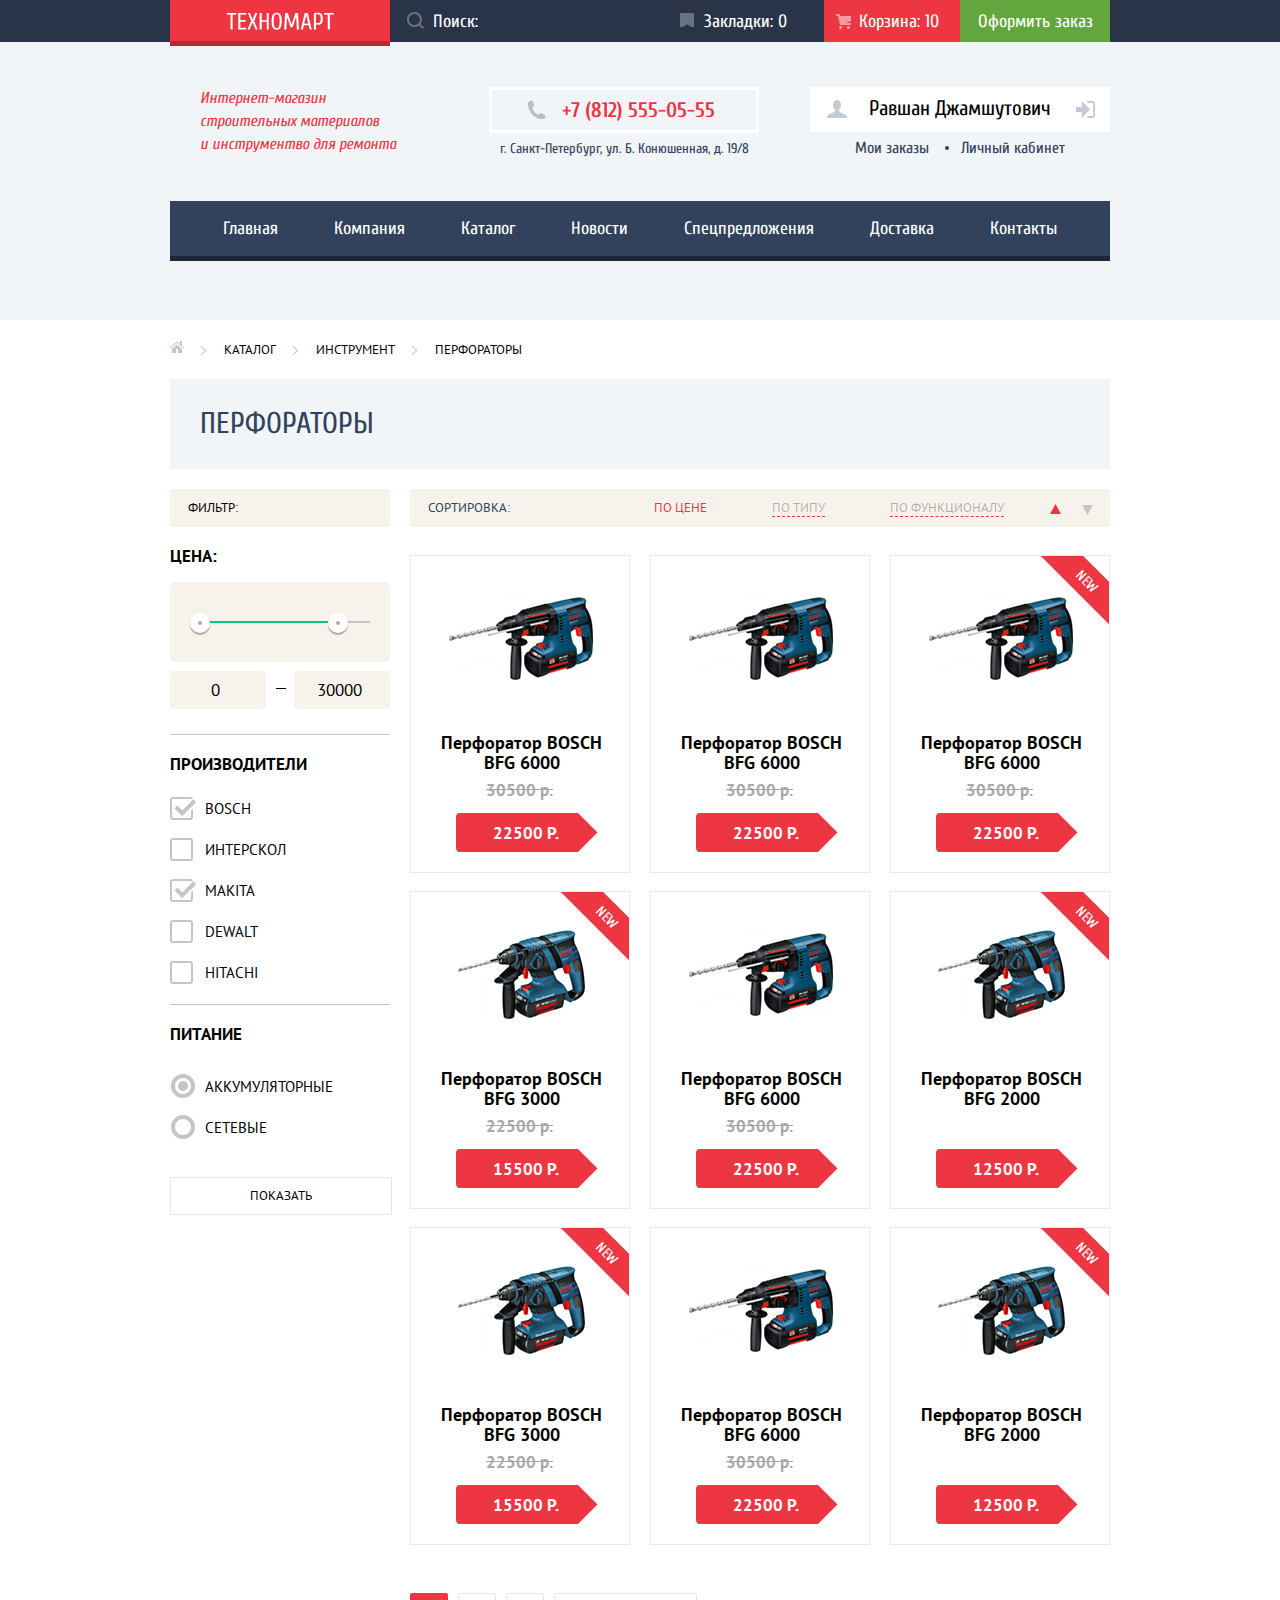
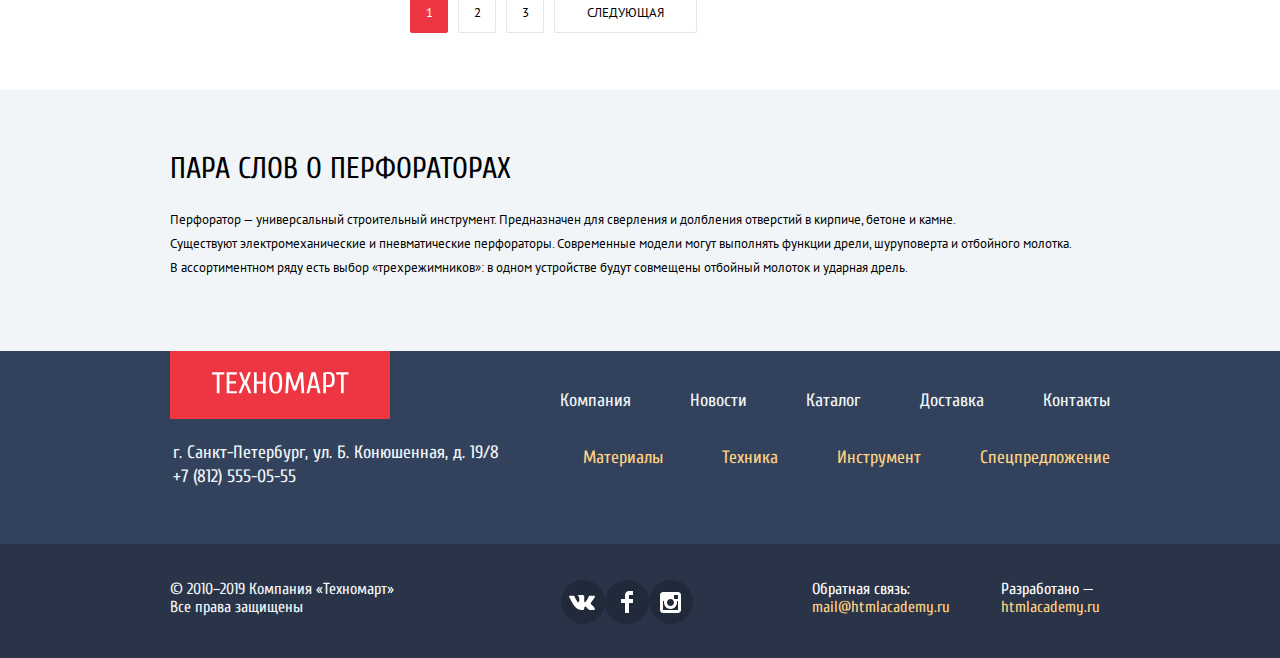
==== commit c3eec626: "Доработка" ====
--- a/catalog.html
+++ b/catalog.html
@@ -18,7 +18,11 @@
         <a class="main-header-logo" href="index.html">
           <img src="img/logo-technomart1.png" alt="Логотип интернет-магазина Техномарт" width="108" height="18">
         </a>
-        <input class="search" type="search" placeholder="Поиск:">
+        
+        <form method="GET" action="https://echo.htmlacademy.ru">
+        <label for="search" class="visually-hidden">Поиск товаров</label>
+        <input class="search" id="search" name="search" type="search" placeholder="Поиск:">
+        </form>
 
         <ul class="shop-nav">
           <li class="shop-nav-item"><a class="bookmarks" href="blank.html">Закладки: 0</a></li>
@@ -159,12 +163,14 @@
           <li class="sorting-list-item"><a href="#">По типу</a></li>
           <li class="sorting-list-item"><a href="#">По функционалу</a></li>
         </ul>
-        <button type="button" class="price-more active-price" aria-label="Цена по возрастанию"><svg width="11" height="10" viewBox="0 0 11 10" fill="none" xmlns="http://www.w3.org/2000/svg">
+        <a class="price-more active-price" aria-label="Цена по возрастанию"><svg width="11" height="10" viewBox="0 0 11 10" fill="none" xmlns="http://www.w3.org/2000/svg">
           <path d="M5.5 0L11 10L0 10" fill="#C5C5C5"/>
-          </svg></button>
-        <button type="button" class="price-less" aria-label="Цена по убыванию"><svg width="11" height="10" viewBox="0 0 11 10" fill="none" xmlns="http://www.w3.org/2000/svg">
+          </svg>
+        </a>
+        <a href="#" class="price-less" aria-label="Цена по убыванию"><svg width="11" height="10" viewBox="0 0 11 10" fill="none" xmlns="http://www.w3.org/2000/svg">
           <path d="M5.5 0L11 10L0 10" fill="#C5C5C5"/>
-          </svg></button>
+          </svg>
+        </a>
       </div>
 
       <ul class="products-list">
@@ -172,7 +178,7 @@
           <a href="blank.html">
             <h3 class="products-caption">Перфоратор BOSCH BFG 6000</h3>
             <p class="catalog-item-image">
-              <img src="img/bfg-6000.jpg" alt="" width="144" height="128">
+              <img src="img/bfg-6000.jpg" alt="Перфоратор со средним сверлом" width="144" height="128">
             </p>
           </a>
           <p><span class="old-price">30500 р.</span>
@@ -188,7 +194,7 @@
           <a href="blank.html">
             <h3 class="products-caption">Перфоратор BOSCH BFG 6000</h3>
             <p class="catalog-item-image">
-              <img src="img/bfg-6000.jpg" alt="" width="144" height="128">
+              <img src="img/bfg-6000.jpg" alt="Перфоратор со средним сверлом" width="144" height="128">
             </p>
           </a>
           <p><span class="old-price">30500 р.</span>
@@ -204,7 +210,7 @@
           <a href="blank.html">
             <h3 class="products-caption">Перфоратор BOSCH BFG 6000</h3>
             <p class="catalog-item-image">
-              <img src="img/bfg-6000.jpg" alt="" width="144" height="128">
+              <img src="img/bfg-6000.jpg" alt="Перфоратор со средним сверлом" width="144" height="128">
             </p>
           </a>
           <p><span class="old-price">30500 р.</span>
@@ -220,7 +226,7 @@
           <a href="blank.html">
             <h3 class="products-caption">Перфоратор BOSCH BFG 3000</h3>
             <p class="catalog-item-image">
-              <img src="img/bfg-3000.jpg" alt="" width="127" height="112">
+              <img src="img/bfg-3000.jpg" alt="Перфоратор с коротким сверлом" width="127" height="112">
             </p>
           </a>
           <p><span class="old-price">22500 р.</span>
@@ -236,7 +242,7 @@
           <a href="blank.html">
             <h3 class="products-caption">Перфоратор BOSCH BFG 6000</h3>
             <p class="catalog-item-image">
-              <img src="img/bfg-6000.jpg" alt="" width="144" height="128">
+              <img src="img/bfg-6000.jpg" alt="Перфоратор со средним сверлом" width="144" height="128">
             </p>
           </a>
           <p><span class="old-price">30500 р.</span>
@@ -252,7 +258,7 @@
           <a href="blank.html">
             <h3 class="products-caption">Перфоратор BOSCH BFG 2000</h3>
             <p class="catalog-item-image">
-              <img src="img/bfg-2000.jpg" alt="" width="127" height="112">
+              <img src="img/bfg-2000.jpg" alt="Перфоратор с коротким сверлом" width="127" height="112">
             </p>
           </a>
           <p>
@@ -268,7 +274,7 @@
           <a href="blank.html">
             <h3 class="products-caption">Перфоратор BOSCH BFG 3000</h3>
             <p class="catalog-item-image">
-              <img src="img/bfg-3000.jpg" alt="" width="127" height="112">
+              <img src="img/bfg-3000.jpg" alt="Перфоратор с коротким сверлом" width="127" height="112">
             </p>
           </a>
           <p><span class="old-price">22500 р.</span>
@@ -284,7 +290,7 @@
           <a href="blank.html">
             <h3 class="products-caption">Перфоратор BOSCH BFG 6000</h3>
             <p class="catalog-item-image">
-              <img src="img/bfg-6000.jpg" alt="" width="144" height="128">
+              <img src="img/bfg-6000.jpg" alt="Перфоратор со средним сверлом" width="144" height="128">
             </p>
           </a>
           <p><span class="old-price">30500 р.</span>
@@ -300,7 +306,7 @@
           <a href="blank.html">
             <h3 class="products-caption">Перфоратор BOSCH BFG 2000</h3>
             <p class="catalog-item-image">
-              <img src="img/bfg-2000.jpg" alt="" width="127" height="112">
+              <img src="img/bfg-2000.jpg" alt="Перфоратор с коротким сверлом" width="127" height="112">
             </p>
           </a>
           <p>
@@ -340,8 +346,8 @@
   <footer>
     <section class="footer-top">
       <div class="container">
-        <a class="footer-logo">
-          <img src="img/logo-technomart.svg" alt="Логотип интернет-магазина Техномарт">
+        <a class="footer-logo" href="index.html">
+          <img src="img/logo-technomart.svg" alt="Логотип интернет-магазина Техномарт" width="138px" height="23px">
         </a>
 
         <ul class="footer-nav-1">
@@ -384,7 +390,7 @@
             <a href="https://mail.ru">mail@htmlacademy.ru</a>
           </li>
           <li>Разработано —
-            <a href="https://htmlacademy.ru/intensive/htmlcss#price">htmlacademy.ru</a>
+            <a href="https://htmlacademy.ru/intensive/htmlcss">htmlacademy.ru</a>
           </li>
         </ul>
       </div>
--- a/css/style.min.css
+++ b/css/style.min.css
@@ -1 +1 @@
-:root{--basic-grey:#32425c;--basic-darkgrey:#293449;--universal-grey:#c5c5c5;--basic-red:#ee3643;--basic-redlight:#f7f3ec;--shop-nav-focus:#161d29;--main-nav-focus:#1d2739;--btn-green:#63a63e;--btn-green-hover:#5fbb2d;--btn-green-focus:#518534;--btn-red-hover:#ca2c37;--btn-red-focus:#ba2732;--btn-grey-focus:rgb(50,66,92,0.5);--basic-white:#fff;--white-op3:rgb(255,255,255,0.3);--white-op5:rgb(255,255,255,0.5);--basic-black:#000;--basic-black-op:rgba(0,0,0,0.3);--background-grey:#f1f5f7;--special-yellow:#ffbf47;--special-blue:#3bbce3;--special-lilac:#dc91d8;--special-green:#8ed78f;--special-yellowlight:#ffc047;--special-btn-hover:rgb(197,197,197,0.3);--special-btn-focus:rgb(169,169,169,0.3);--old-price:#a9a9a9;--footer-nav2:#ffd180;--footer-nav1-focus:rgb(241,245,247,0.5);--footer-nav2-focus:rgb(255,209,128,0.5);--page-border:#e5e5e5;--product-border:#eaeaea;--social-button:#212a3a;--bar:#00ca74;--filter-input:#b5b5b5;--green-btn-border:#367315;--logo-border:#b52933;--logo-border-focus:#8d1e26}body{min-width:960px;margin:0;padding:0;font-family:"Cuprum",Arial,sans-serif;font-size:18px;line-height:24px;font-weight:normal;color:var(--basic-grey)}a{text-decoration:none}img{max-width:100%;height:auto}.btn{color:var(--basic-white);font-size:14px;line-height:18px;text-transform:uppercase;padding-top:10px;padding-bottom:10px}.btn-red{display:block;background-color:var(--basic-red);width:192px;text-align:center}.btn-red:hover{background-color:var(--btn-red-hover)}.btn-red:focus{background-color:var(--btn-red-focus)}.main-caption,.about-caption,.services-item-caption{font-size:30px;line-height:30px;text-transform:uppercase;font-weight:normal}.main-caption{background-color:var(--basic-redlight)}.about-caption{color:var(--basic-black)}.products-caption{font-family:"PT Sans",Arial,sans-serif;font-weight:bold;line-height:20px;color:var(--basic-black);margin:0;margin-left:18px;width:185px}.container{width:940px;margin:0 auto;padding:0}.clearfix::after{content:"";display:table;clear:both}.visually-hidden{position:absolute;width:1px;height:1px;margin:-1px;border:0;padding:0;white-space:nowrap;clip-path:inset(100%);clip:rect(0 0 0 0);overflow:hidden}.page{height:100%}.page-body{min-height:100%;display:grid;grid-template-rows:min-content 1fr min-content;align-content:start}.main-header-bottom .container{display:grid;grid-template-columns:1fr 1fr 1fr}.main-header-top{background-color:var(--basic-darkgrey);color:var(--basic-white);height:42px}.main-header-top .container{display:flex}.main-header-logo{text-align:center;width:235px;padding-top:12px;height:29px;background-color:var(--basic-red);border-bottom:5px solid var(--logo-border)}.main-header-logo:hover{background-color:var(--btn-red-hover)}.main-header-logo:focus{background-color:var(--btn-red-focus);border-bottom-color:var(--logo-border-focus)}.search{position:relative;height:42px;width:285px;color:var(--basic-white);padding:0;padding-left:43px;padding-right:20px;background:url(../img/icon-search1.png) no-repeat 17px 12px;background-color:transparent;border:0;outline:0}.search::placeholder{color:var(--basic-white)}.search:hover{background:url(../img/icon-search.png) no-repeat 17px 12px}.search:focus{background:url(../img/icon-search-red.png) no-repeat 17px 12px;background-color:var(--basic-white);color:var(--basic-black)}.shop-nav{list-style:none;padding:0;margin:0;display:flex;height:42px}.shop-nav-item{width:150px;text-align:center;position:relative}.bookmarks{padding-left:29px;padding-right:9px}.bookmarks::before{content:"";position:absolute;top:13px;left:20px;width:14px;height:14px;background:url("../img/icon-bookmark.png") no-repeat 0 0;opacity:.3}.bookmarks:hover::before{opacity:1}.cart-red .cart{margin-left:14px;width:100px;padding-left:25px;padding-right:12px;background-color:var(--basic-red)}.cart{padding-left:30px;padding-right:8px}.cart::before{content:"";position:absolute;top:14px;left:26px;width:15px;height:15px;background:url("../img/icon-cart.png") no-repeat 0 0;opacity:.5}.cart:hover::before{opacity:1}.shop-nav-item a{color:var(--basic-white);height:22px;display:block;padding-top:10px;padding-bottom:10px}.shop-nav-item .order-link{padding-bottom:10px;background-color:var(--btn-green)}.shop-nav-item a:active{opacity:.5;background-color:var(--shop-nav-focus)}.order-link a:hover{background-color:var(--btn-green-hover)}.order-link:active{opacity:1;background-color:var(--btn-green-focus)}.order-link a:active{color:var(--white-op5)}.main-header-bottom{padding-top:45px;padding-bottom:59px;background-color:var(--background-grey)}.desc,.contacts-phone{color:var(--basic-red)}.desc{height:71px;font-size:16px;line-height:23px;font-style:italic;margin:0;margin-left:30px}.address-content{margin-left:6px;text-align:center;width:270px}.phone-container{padding:5px 40px 5px 69px;margin-bottom:4px;border:3px solid #fff;position:relative}.contacts-phone{font-size:21px;font-weight:bold;line-height:30px}.contacts-phone::before{content:"";position:absolute;top:10px;left:35px;width:19px;height:19px;background:url("../img/icon-phone.png") no-repeat 0 0}.main-header-bottom address{color:var(--basic-grey);font-size:14px;font-style:normal}.user-nav{text-align:right;position:relative}.login-link,.reg-link{color:var(--basic-black);background-color:var(--basic-white);font-size:21px;line-height:21px;position:absolute;top:0}.reg-link{right:0;padding:12px 24px}.login-link{display:block;padding:12px 26px 12px 45px;display:block;left:35px}.login-link::before{content:"";width:20px;height:17px;position:absolute;background:url(../img/icon-login.png) no-repeat 0 0;left:17px;top:15px;opacity:.3}.login-link:hover,.reg-link:hover{color:var(--basic-red)}.login-link:focus,.reg-link:focus{color:var(--universal-grey)}.login-link:hover::before{opacity:1}.login-link:active::before,.reg-link:active::before{opacity:.3}.main-nav{grid-column-start:1;grid-column-end:4}.nav-list{background-color:var(--basic-grey);border-bottom:5px solid var(--main-nav-focus);list-style:none;margin:0;margin-top:40px;padding:0;padding-left:28px;padding-right:28px;display:flex;flex-wrap:wrap;justify-content:space-between}.nav-item{text-align:center}.nav-item a{color:var(--basic-white);display:block;padding-top:16px;padding-bottom:15px;padding-left:25px;padding-right:25px}.nav-item:hover,.nav-item a:focus{background-color:var(--basic-darkgrey)}.nav-item a:active{background-color:var(--main-nav-focus);color:var(--white-op5)}.username{font-size:21px;line-height:21px;background-color:var(--basic-white);color:var(--basic-black);display:inline-block;margin:0;text-align:center;padding-top:11px;width:300px;height:34px}.account-icon{color:var(--basic-black)}.account-icon::after{content:"";position:absolute;width:20px;height:18px;background:url(../img/icon-user.png) no-repeat 0 0;opacity:.3;left:30px;top:13px}.logout-icon{content:"";position:absolute;width:20px;height:17px;background:url(../img/icon-logout.png) no-repeat 0 0;opacity:.3;right:14px;top:14px}.account-icon:hover::after,.logout-icon:hover,.account-icon:focus::after,.logout-icon:focus{opacity:1}.account-icon:active::after,.logout-icon:active,.account-icon:active::after,.logout-icon:active{opacity:.3}.username a:active,.my-orders:focus,.account:focus{color:var(--universal-grey)}.my-orders,.account{font-size:16px;line-height:18px;color:var(--basic-grey);margin-top:7px}.account{float:right;margin-right:45px}.my-orders{float:left;margin-left:58px;position:relative}.my-orders::after{content:"";width:4px;height:4px;border-radius:50%;position:absolute;right:-20px;top:7px;background-color:var(--basic-grey)}.my-orders:hover,.account:hover{color:var(--basic-red)}.my-orders:focus,.account:focus{color:var(--universal-grey)}.promo{display:grid;grid-template-columns:1fr 1fr 1fr;grid-gap:20px 20px;padding-top:60px;padding-bottom:60px}.promo h1,.promo h2{grid-column:1/4}.promo-item h3{font-size:24px;font-weight:bold;line-height:30px;color:var(--basic-white);margin-top:22px;margin-bottom:14px}.promo-item{height:123px;padding-left:23px;vertical-align:middle}.materials{background-color:var(--special-yellow);position:relative}.materials::after{content:"";width:44px;height:66px;position:absolute;top:31px;right:43px;background:url(../img/materials.png)}.instruments{background-color:var(--special-blue);position:relative}.instruments::after{content:"";width:75px;height:62px;position:absolute;top:34px;right:31px;background:url(../img/insruments.png)}.technics{background-color:var(--special-lilac);position:relative}.technics::after{content:"";width:78px;height:62px;position:absolute;top:31px;right:31px;background:url(../img/technic.png)}.sale{background-color:var(--special-green);position:relative}.sale::after{content:"";width:59px;height:72px;position:absolute;top:26px;right:45px;background:url(../img/sale.png)}.delivery{background-color:var(--special-yellowlight);position:relative}.delivery::after{content:"";width:78px;height:63px;position:absolute;top:31px;right:31px;background:url(../img/delivery.png)}.btn-promo{display:block;text-align:center;width:135px;color:var(--basic-white);background-color:var(--white-op3);margin-bottom:21px}.btn-promo:hover{background-color:var(--special-btn-hover)}.btn-promo:focus{background-color:var(--special-btn-focus)}.promo-slider{position:relative;grid-column:1/3;grid-row:2/4}.main-product-item{background-color:var(--basic-grey);color:var(--basic-white);min-height:242px;min-width:596px;padding-left:24px;padding-top:24px}.item-1{background-image:url(../img/perforator.jpg);background-repeat:no-repeat;background-size:cover}.item-2{display:none;background-image:url(../img/drel.jpg);background-repeat:no-repeat;background-size:cover}.main-product-item h3{text-transform:uppercase;font-size:36px;font-weight:bold;line-height:36px;margin:0}.main-product-item p{margin:0;margin-top:5px}.btn-catalog{position:absolute;bottom:27px;left:24px}.btn-back{border:0;position:absolute;width:22px;height:40px;top:122px;left:24px;background:url(../img/icon-left.svg) no-repeat 0 0;cursor:pointer}.btn-next{border:0;position:absolute;width:22px;height:40px;top:122px;right:24px;background:url(../img/icon-right.png) no-repeat 0 0;cursor:pointer}.popular-products{position:relative;padding-bottom:70px}.popular-products .btn-red{position:absolute;right:14px;top:25px}.main-caption{padding:29px 0 30px 28px;margin:0;margin-bottom:20px}.products{display:grid;grid-template-columns:1fr 3fr;padding-bottom:57px}.products h2{margin-top:20px;margin-bottom:20px;background-color:var(--background-grey);grid-column:1/3;font-size:30px;line-height:30px;font-weight:normal;text-transform:uppercase;padding:30px}.products-list,.pop-products-list{list-style:none;display:flex;flex-wrap:wrap;justify-content:space-between;margin:0;padding:0;gap:18px 20px}.catalog-item-image{width:220px;height:165px;margin:0;object-fit:contain;display:flex;justify-content:center}.catalog-item-image img{margin:auto 0}.pop-products-item:hover img,.pop-products-item:focus-within img,.products-item:hover img,.products-item:focus-within img{display:none}.pop-products-item:hover .btn-buy,.pop-products-item:hover .btn-save,.products-item:hover .btn-buy,.products-item:hover .btn-save,.products-item:focus-within .btn-buy,.products-item:focus-within .btn-save{display:block}.products-list{grid-column:2/3;margin-top:28px;margin-left:5px}.products-item,.pop-products-item{font-family:"PT Sans",Arial,sans-serif;line-height:20px;font-weight:bold;position:relative;border:1px solid var(--product-border);width:218px;min-height:316px}.new{overflow:hidden}.new::before{font-family:Cuprum;content:"new";text-align:center;width:100px;height:20px;padding-top:10px;font-size:14px;line-height:18px;font-weight:normal;color:var(--basic-white);text-transform:uppercase;background-color:var(--basic-red);position:absolute;transform:rotate(45deg);right:-30px;top:10px}.pop-products-item:hover,.products-item:hover{box-shadow:0 4px 20px rgba(0,0,0,0.15)}.pop-products-item{text-align:center;position:relative}.pop-products-item p,.products-item p{margin:0}.pop-products-item a,.products-item a{display:flex;flex-direction:column}.products-caption{font-size:18px;position:absolute;left:0;order:1;top:177px;text-align:center}.price,.old-price{font-size:17px;line-height:18px;display:flex;width:75px;justify-content:center;margin-left:45px;position:absolute;bottom:0;margin:0}.old-price{color:var(--old-price);text-decoration-line:line-through;margin-bottom:73px;margin-left:71px}.price{text-align:center;background-color:var(--basic-red);color:var(--basic-white);padding:10px 35px 10px 32px;height:19px;margin-bottom:20px;margin-left:45px;border-radius:4px}.price::before{content:"";position:absolute;right:0;bottom:0;border:10px solid transparent;border-right:10px solid var(--basic-white);border-bottom:10px solid var(--basic-white)}.price::after{content:"";position:absolute;right:0;top:0;border:10px solid transparent;border-top:10px solid var(--basic-white);border-right:10px solid var(--basic-white)}.products-item .btn-buy,.products-item .btn-save,.pop-products-item .btn-buy,.pop-products-item .btn-save{display:none;font-family:Cuprum;font-style:normal;font-weight:normal;text-align:center;border-radius:3px}.buttons-shop{position:absolute;top:38px;left:41px}.btn-buy{background-color:var(--btn-green);color:var(--basic-white);width:42px;height:min-content;padding-bottom:7px;padding-left:53px;padding-right:40px;margin-bottom:10px;border-bottom:3px solid var(--green-btn-border)}.btn-buy::before{content:"";width:15px;height:15px;position:absolute;background:url(../img/icon-cart.png) no-repeat 0 0;left:30px;opacity:.3}.btn-buy:hover{background-color:var(--btn-green-hover);color:var(--basic-white)}.btn-buy:focus{background-color:var(--btn-green-focus);color:var(--basic-white)}.btn-save{background-color:var(--basic-white);color:var(--basic-grey);border:3px solid var(--btn-green);width:129px;height:max-content;padding-top:7px;padding-bottom:7px}.btn-save:hover{background-color:var(--basic-white);border-color:var(--basic-grey)}.btn-save:focus{opacity:.5}.breadcrumbs{padding-top:21px;font-family:PT Sans;font-size:13px;line-height:18px;text-transform:uppercase}.breadcrumbs-list{list-style:none;display:flex;padding:0;margin:0}.breadcrumbs-item{margin-right:40px;position:relative}.breadcrumbs-item:not(:last-of-type)::before{content:"";position:absolute;right:-23px;top:11px;width:7px;height:1px;background-color:var(--universal-grey);transform:rotate(-45deg)}.breadcrumbs-item:not(:last-of-type)::after{content:"";position:absolute;top:7px;right:-23px;width:7px;height:1px;background-color:var(--universal-grey);transform:rotate(45deg)}.breadcrumbs a{color:var(--basic-black)}.main-page{content:"";display:block;width:14px;height:12px;background:url(../img/icon-home.png) no-repeat 0 0}.pages-list{list-style:none;grid-column:2/3;display:flex;margin:0;padding:0;padding-left:5px;margin-top:48px}.pages-item{margin-right:10px;min-width:38px;min-height:38px}.pages-item a{font-family:PT Sans;font-weight:normal;font-size:13px;line-height:18px;text-transform:uppercase;color:var(--basic-black);border:1px solid var(--page-border);box-sizing:border-box;border-radius:2px;display:block;padding:10px 10px 10px 15px}.active-page a{border-color:var(--basic-red);background-color:var(--basic-red);color:var(--basic-white)}.pages-item .next{padding:10px 32px}.pages-item a:hover{color:var(--basic-black);border:1px solid var(--universal-grey);box-sizing:border-box;border-radius:2px}.pages-item a:focus{color:var(--basic-black);border:1px solid var(--basic-red);box-sizing:border-box;border-radius:2px}.active-page a:hover{border-color:var(--basic-red);background-color:var(--basic-red);color:var(--basic-white)}.filter,.sorting{font-family:PT Sans;font-size:13px;line-height:18px;text-transform:uppercase}.filter h3,.sorting h3{margin:0;padding-top:10px;padding-left:18px;font-size:13px;font-weight:normal;line-height:18px}.filter-caption{background-color:var(--basic-redlight);height:28px;border-radius:3px}.filter{grid-row:2/4;width:220px;color:var(--basic-black)}.range-filter{width:220px;margin-top:11px;margin-bottom:25px}.range-controls{position:relative;height:41px;background-color:var(--basic-redlight);border-radius:5px;margin-bottom:9px;padding-top:39px;padding-right:20px;padding-left:20px}.range-controls .scale{height:2px;background:var(--universal-grey)}.range-controls .bar{width:70%;height:2px;background:var(--bar)}.range-controls .toggle{position:absolute;top:31px;left:0;width:4px;height:4px;padding:0;border:8px solid var(--basic-white);background-color:var(--old-price);border-radius:50%;box-shadow:0 2px 1px 0 var(--basic-black-op);cursor:pointer}.range-controls .toggle-min{left:18px}.range-controls .toggle-max{left:140px}.price-controls{display:flex;justify-content:space-between}.price-controls input{font-family:PT Sans;font-style:normal;font-weight:normal;font-size:17px;line-height:18px;text-transform:uppercase;width:66px;padding:10px;text-align:center;border:0;background-color:var(--basic-redlight);border-radius:3px;padding-left:20px}.price-controls .min-price{position:relative}.price-controls .min-price::after{content:"";position:absolute;width:10px;height:1px;background-color:var(--basic-black);right:-20px;top:17px}.legend-cap{margin-bottom:3px}.legend-cap-2{margin-bottom:11px}.filter ul{list-style:none;margin:0;margin-top:15px;margin-bottom:10px;padding:0}.filter-form fieldset{padding:0;margin:0;border:0;border-bottom:1px solid var(--universal-grey)}.filter-form fieldset:last-of-type{border-bottom:0}.filter-form legend{font-family:PT Sans;font-style:normal;font-weight:bold;font-size:17px;line-height:30px;text-transform:uppercase;color:var(--basic-black);padding-top:14px}.filter-option{font-size:15px;line-height:19px;padding-left:35px;padding-bottom:12px}.filter-checkbox{margin-bottom:8px}.filter-radio{margin-bottom:8px}.filter-checkbox:last-child{margin-bottom:0}.filter-option label{position:relative;display:block;cursor:pointer;user-select:none;padding-top:2px}.filter-input-checkbox:hover+label,.filter-input-checkbox:focus+label{color:var(--basic-black)}.filter-input-checkbox+label::before{content:"";position:absolute;width:19px;height:19px;top:0;left:-35px;border:2px solid var(--universal-grey);border-radius:3px}.filter-input-checkbox:checked+label::after{content:"";position:absolute;width:22px;height:17px;left:-31px;bottom:2px;background:url(../img/Shape.png) no-repeat 0 0}.filter-input-checkbox+label:hover::before,.filter-input-radio+label:hover::before{border-color:var(--filter-input)}.filter-input-checkbox:focus+label::before,.filter-input-radio:focus+label::before{border-color:var(--filter-input)}.filter-input-checkbox:disabled+label,.filter-input-radio:disabled+label{opacity:.3}.filter-input-radio+label::before{content:"";position:absolute;left:-34px;top:-1px;width:16px;height:16px;border:4px solid var(--universal-grey);border-radius:50%}.filter-input-radio:checked+label::after{content:"";position:absolute;left:-27px;top:6px;width:10px;height:10px;background-color:var(--universal-grey);border-radius:50%}.btn-filter{margin-top:18px;border:1px solid var(--page-border);background:0;font-size:13px;color:var(--basic-black);padding:9px 79px;cursor:pointer}.btn-filter:hover{border-color:var(--universal-grey)}.btn-filter:focus{border-color:var(--basic-red)}.sorting{margin-left:5px;height:38px;display:flex;justify-content:space-between;position:relative;background-color:var(--basic-redlight);border-radius:3px}.sorting-list{list-style:none;color:var(--basic-black);display:flex;padding:0;margin:0;margin-right:106px;margin-top:10px}.sorting-list-item{margin-left:65px}.sorting-list-item a{color:var(--basic-black-op);border-bottom:1px dashed var(--basic-red)}.sorting-list-item a:hover{color:var(--basic-black);border-bottom:1px solid var(--basic-red)}.sorting-list-item a:focus{color:var(--basic-red);border-bottom:0}.active-sort a{color:var(--basic-red);border:0}.active-sort a:hover,.active-sort a:focus{color:var(--basic-red);border:0}.price-more{cursor:pointer;border:0;background-color:transparent;position:absolute;right:41px;top:12px}.price-less{cursor:pointer;border:0;background-color:transparent;position:absolute;transform:rotate(180deg);top:12px;right:10px}.price-more:hover path,.price-less:hover path,.price-more:focus path,.price-less:focus path{fill:var(--basic-black)}.price-more:active path,.price-less:active path{fill:var(--basic-red)}.active-price path{fill:var(--basic-red)}.active-price:hover path,.active-price:active path,.active-price:focus path{fill:var(--basic-red)}.popular-manufacturers{position:relative;padding-bottom:70px}.popular-manufacturers .btn-red{position:absolute;right:19px;top:25px}.popular-manufacturers-list{list-style:none;display:flex;flex-wrap:wrap;gap:20px;margin:0;padding:0}.popular-manufacturer{border:1px solid var(--product-border);box-sizing:border-box;width:220px;height:145px;display:flex;justify-content:center;align-items:center}.popular-manufacturer:nth-child(4n+4){margin-right:0}.popular-manufacturer:hover{box-shadow:0 4px 20px rgba(0,0,0,0.15)}.popular-manufacturer:active{opacity:.3}.services-grid{display:grid;grid-template-columns:1fr 2fr}.about-caption{margin:0}.services,.company,.contacts,.about-perf{color:var(--basic-black);font-size:13px}.services p,.company p,.contacts p{font-family:"PT Sans",Arial,sans-serif;margin:0}.services .services-desc{width:400px;margin-top:25px;margin-bottom:70px}.services{background-color:var(--background-grey);padding-top:64px;padding-bottom:100px}.services-list{list-style:none;width:240px;margin:0;padding:0;position:relative}.services-list::before{content:"";position:absolute;right:0;top:-45px;width:10px;height:279px;background-image:url(../img/Object.png)}.services-item{box-sizing:content-box;padding:13px 0 17px 22px;font-weight:bold;font-size:21px;line-height:30px;background-color:var(--basic-grey);display:block;height:max-content;color:var(--basic-white);border-bottom:1px solid var(--basic-darkgrey);border-top:1px solid rgba(255,255,255,0.1)}.services-item:hover,.services-item:focus{background-color:var(--basic-darkgrey);border-color:transparent}.services-item-current,.services-item-current:hover,.services-item-current:active,.services-item-current:focus{border-color:transparent;color:var(--basic-grey);background-color:var(--basic-white)}.services-item-caption{color:var(--basic-grey);margin:0;margin-bottom:30px}.service-delivery,.service-guarantee,.service-credit{margin-left:7px}.service-delivery p,.service-guarantee p,.service-credit p{width:335px}.service-delivery{background-color:var(--background-grey);background:url(../img/Layer131.png) no-repeat;background-position:100% -28%}.service-guarantee{background-color:var(--background-grey);background:url(../img/Layer130.png) no-repeat;background-position:100% 0;display:none}.service-credit{background-color:var(--background-grey);background:url(../img/Layer119.png) no-repeat;background-position:100% 0;display:none}.service-credit .btn-red{border-radius:3px;margin-top:25px}.about-grid{display:grid;padding-top:70px;padding-bottom:70px;grid-template-columns:2fr 1fr}.about-caption{margin-bottom:24px}.company{width:460px}.company p:first-of-type{margin-bottom:25px}.contacts img{cursor:pointer}.company-list{font-family:"Cuprum";list-style:none;font-size:18px;margin:0;padding:0;padding-left:38px;margin-top:4px;margin-bottom:20px}.company-list li{position:relative;margin-bottom:12px}.company-list li::before{content:"";position:absolute;width:25px;height:2px;left:-38px;top:11px;background:var(--basic-red)}.btn-company{text-align:center;padding:11px 15px 9px 14px}.contacts{margin-left:20px}.contacts .mail-btn{margin-top:30px;min-width:300px}.contacts img{margin-top:32px}.about-perf{background-color:var(--background-grey);padding-top:64px;padding-bottom:71px}.about-perf p{font-family:PT Sans;font-style:normal;font-weight:normal;font-size:13px;line-height:24px;margin:0}.footer-top{background-color:var(--basic-grey);padding-bottom:55px}.footer-top .container{display:grid;grid-template-columns:1fr 4fr}.footer-logo{width:220px;height:48px;background-color:var(--basic-red);text-align:center;padding-top:20px}.footer-nav-1,.footer-nav-2{list-style:none;display:flex;flex-wrap:wrap;justify-content:flex-end;padding:0}.footer-nav-1{margin-top:38px}.footer-nav-2{grid-column:2/3;grid-row:2/3;margin-top:15px}.footer-nav-1-item a{color:var(--background-grey);margin-left:59px}.footer-nav-2-item a{color:var(--footer-nav2);margin-left:59px}.footer-nav-1-item a:hover,.footer-nav-2-item a:hover{text-decoration-line:underline}.footer-nav-1-item a:focus,.footer-nav-2-item a:focus{opacity:.5;text-decoration-line:none}.footer-contacts{grid-column:1/3;grid-row:2/3;margin-top:10px;margin-left:3px}.footer-contacts address,.contacts-phone-footer{font-size:18px;font-weight:normal;font-style:normal;line-height:24px;color:var(--background-grey)}.footer-bottom{font-size:16px;line-height:18px;background-color:var(--basic-darkgrey);color:var(--basic-white);padding-top:36px;padding-bottom:34px}.footer-bottom .container{display:grid;grid-template-columns:2fr 2fr 3fr}.social-button-list{list-style:none;display:flex;flex-wrap:wrap;margin:0;margin-left:82px}.social-button{display:inline-block;width:44px;height:44px;background-color:var(--social-button);border-radius:50%}.social-button:hover,.social-button:focus-within{background-color:var(--basic-red)}.vk{background-image:url(../img/icon-vk.png);background-repeat:no-repeat;background-position:center}.fb{background-image:url(../img/icon-fb.png);background-repeat:no-repeat;background-position:center}.inst{background-image:url(../img/icon-insta.png);background-repeat:no-repeat;background-position:center}.feedback{display:flex;flex-wrap:wrap;list-style:none;margin:0;margin-left:65px}.feedback li{width:min-content}.feedback li:last-child{margin-left:51px}.copyright p,.feedback p,.developed p{color:var(--background-grey);margin:0}.feedback a,.developed a{color:var(--footer-nav2)}.feedback a:hover,.developed a:hover{text-decoration-line:underline}.feedback a:focus,.developed a:focus{text-decoration-line:none;color:var(--basic-red)}.modal{background-color:var(--basic-white);box-shadow:0 4px 20px rgba(0,0,0,0.15);color:var(--basic-black);border-top:7px solid var(--basic-red);position:fixed;top:0;right:0;bottom:0;left:0;margin:auto}.modal-close{position:absolute;top:14px;right:11px;width:22px;height:22px;background-color:transparent;border:0;cursor:pointer}.modal-close::before,.modal-close::after{content:"";position:absolute;top:10px;left:2px;width:19px;height:3px;background-color:var(--basic-red)}.modal-close::before{transform:rotate(45deg)}.modal-close::after{transform:rotate(-45deg)}.modal-map{width:943px;height:443px;display:none}.mail-form{display:grid;grid-template-columns:1fr 1fr}.form-username,.form-usermail{box-sizing:border-box;width:218px;height:38px;border:2px solid var(--universal-grey);border-radius:2px}.form-username{margin-right:20px}.mail-form input,.lettertext{padding-left:12px}.lettertext{resize:none}.mail-form label{min-width:220px;margin-bottom:11px}.mail-form input::placeholder,.lettertext::placeholder{font-size:13px}.mail-form p:nth-child(3){grid-column:1/3}.mail-form p{display:flex;flex-wrap:wrap;margin:0}.lettertext{width:440px;height:115px;border:2px solid var(--universal-grey);border-radius:2px}.form-button{grid-column:1/3;background-color:var(--background-grey);margin:0;padding:0}.button{width:460px;border:0;background-color:var(--basic-red);color:var(--basic-white);cursor:pointer;margin:37px 80px}.mail-form .p-username,.mail-form .p-usermail{margin-top:46px}.mail-form .p-username,.mail-form .p-lettertext{margin-left:80px}.mail-form .p-lettertext{margin-top:13px;margin-bottom:37px}.modal-mail{display:none;width:620px;height:431px}.modal-order p,.modal-order h2{margin:0;text-align:center}.modal-order h2{font-family:Cuprum;font-style:normal;font-weight:bold;font-size:24px;line-height:30px;margin-top:73px;margin-bottom:67px}.modal-order h2::before{content:"";position:absolute;width:66px;height:66px;background-color:var(--btn-green);border-radius:50%;left:81px;top:55px;background-image:url(../img/Shape1.svg);background-repeat:no-repeat;background-position:center}.modal-order p{padding-left:114px;display:flex;flex-wrap:wrap;background-color:var(--background-grey);height:112px}.btn-order1,.btn-order2{outline:0;border:0;cursor:pointer;height:38px;margin-top:37px}.btn-order1{margin-right:10px}.btn-order1:hover{background-color:var(--basic-white);color:var(--basic-black)}.btn-order1:focus{opacity:.3}.btn-order2{background-color:var(--basic-white);color:var(--basic-black)}.btn-order2:hover,.btn-order2:focus{color:var(--basic-white)}.modal-order{display:none;width:620px;height:274px}.modal-show{display:block;animation:bounce .6s}.modal-error{animation:shake .6s}.show{display:block}.none{display:none}@keyframes bounce{0{transform:translateY(-2000px)}70%{transform:translateY(30px)}90%{transform:translateY(-10px)}100%{transform:translateY(0)}}@keyframes shake{0,100%{transform:translateX(0)}10%,30%,50%,70%,90%{transform:translateX(-10px)}20%,40%,60%,80%{transform:translateX(10px)}}+:root{--basic-grey:#32425c;--basic-darkgrey:#293449;--universal-grey:#c5c5c5;--basic-red:#ee3643;--basic-redlight:#f7f3ec;--shop-nav-focus:#161d29;--main-nav-focus:#1d2739;--btn-green:#63a63e;--btn-green-hover:#5fbb2d;--btn-green-focus:#518534;--btn-red-hover:#ca2c37;--btn-red-focus:#ba2732;--btn-grey-focus:rgb(50,66,92,0.5);--basic-white:#fff;--white-op3:rgb(255,255,255,0.3);--white-op5:rgb(255,255,255,0.5);--basic-black:#000;--basic-black-op:rgba(0,0,0,0.3);--background-grey:#f1f5f7;--special-yellow:#ffbf47;--special-blue:#3bbce3;--special-lilac:#dc91d8;--special-green:#8ed78f;--special-yellowlight:#ffc047;--special-btn-hover:rgb(197,197,197,0.3);--special-btn-focus:rgb(169,169,169,0.3);--old-price:#a9a9a9;--footer-nav2:#ffd180;--footer-nav1-focus:rgb(241,245,247,0.5);--footer-nav2-focus:rgb(255,209,128,0.5);--page-border:#e5e5e5;--product-border:#eaeaea;--social-button:#212a3a;--bar:#00ca74;--filter-input:#b5b5b5;--green-btn-border:#367315;--logo-border:#b52933;--logo-border-focus:#8d1e26;--shadow:rgba(0,0,0,0.15)}body{min-width:960px;margin:0;padding:0;font-family:"Cuprum",Arial,sans-serif;font-size:18px;line-height:24px;font-weight:normal;color:var(--basic-grey)}a{text-decoration:none}img{max-width:100%;height:auto}.btn{color:var(--basic-white);font-size:14px;line-height:18px;text-transform:uppercase;padding-top:10px;padding-bottom:10px}.btn-red{display:block;background-color:var(--basic-red);width:192px;text-align:center}.btn-red:hover{background-color:var(--btn-red-hover)}.btn-red:focus{background-color:var(--btn-red-focus)}.main-caption,.about-caption,.services-item-caption{font-size:30px;line-height:30px;text-transform:uppercase;font-weight:normal}.main-caption{background-color:var(--basic-redlight)}.about-caption{color:var(--basic-black)}.products-caption{font-family:"PT Sans",Arial,sans-serif;font-weight:bold;line-height:20px;color:var(--basic-black);margin:0;margin-left:18px;width:185px}.container{width:940px;margin:0 auto;padding:0}.clearfix::after{content:"";display:table;clear:both}.visually-hidden{position:absolute;width:1px;height:1px;margin:-1px;border:0;padding:0;white-space:nowrap;-webkit-clip-path:inset(100%);clip-path:inset(100%);clip:rect(0 0 0 0);overflow:hidden}.page{height:100%}.page-body{min-height:100%;display:-ms-grid;display:grid;-ms-grid-rows:-webkit-min-content 1fr -webkit-min-content;-ms-grid-rows:min-content 1fr min-content;grid-template-rows:-webkit-min-content 1fr -webkit-min-content;grid-template-rows:min-content 1fr min-content;-ms-flex-line-pack:start;align-content:start}.main-header-bottom .container{display:-ms-grid;display:grid;-ms-grid-columns:1fr 1fr 1fr;grid-template-columns:1fr 1fr 1fr}.main-header-top{background-color:var(--basic-darkgrey);color:var(--basic-white);height:42px}.main-header-top .container{display:-webkit-box;display:-ms-flexbox;display:flex}.main-header-logo{text-align:center;padding-left:56px;padding-right:56px;padding-top:12px;width:108px;height:29px;background-color:var(--basic-red);border-bottom:5px solid var(--logo-border)}.main-header-logo img{width:108px;height:18px}.main-header-logo:hover{background-color:var(--btn-red-hover)}.main-header-logo:focus{background-color:var(--btn-red-focus);border-bottom-color:var(--logo-border-focus)}.search{position:relative;height:42px;width:270px;color:var(--basic-white);padding:0;padding-left:43px;padding-right:20px;background:url(../img/icon-search.svg) no-repeat 17px 12px;background-color:transparent;border:0;outline:0}.search::-webkit-input-placeholder{color:var(--basic-white)}.search::-moz-placeholder{color:var(--basic-white)}.search:-ms-input-placeholder{color:var(--basic-white)}.search::-ms-input-placeholder{color:var(--basic-white)}.search::placeholder{color:var(--basic-white)}.search:hover{background:url(../img/icon-search1.svg) no-repeat 17px 12px}.search:focus{background:url(../img/icon-search-red.svg) no-repeat 17px 12px;background-color:var(--basic-white);color:var(--basic-black)}.shop-nav{list-style:none;padding:0;margin:0;display:-webkit-box;display:-ms-flexbox;display:flex;height:42px}.shop-nav-item{width:150px;text-align:center;position:relative}.bookmarks{padding-left:29px;padding-right:9px}.bookmarks::before{content:"";position:absolute;top:13px;left:20px;width:14px;height:14px;background:url(../img/icon-bookmark.svg) no-repeat 0 0;opacity:.3}.bookmarks:hover::before{opacity:1}.cart-red .cart{margin-left:14px;width:100px;padding-left:25px;padding-right:12px;background-color:var(--basic-red)}.cart{padding-left:30px;padding-right:8px}.cart::before{content:"";position:absolute;top:14px;left:26px;width:15px;height:15px;background:url(../img/icon-cart.svg) no-repeat 0 0;opacity:.5}.cart:hover::before{opacity:1}.shop-nav-item a{color:var(--basic-white);height:22px;display:block;padding-top:10px;padding-bottom:10px}.shop-nav-item .order-link{padding-bottom:10px;background-color:var(--btn-green)}.shop-nav-item a:active{opacity:.5;background-color:var(--shop-nav-focus)}.order-link:hover,.order-link:focus{background-color:var(--btn-green-hover)}.shop-nav-item .order-link:active{opacity:1;color:var(--white-op5);background-color:var(--btn-green)}.main-header-bottom{padding-top:45px;padding-bottom:59px;background-color:var(--background-grey)}.desc,.contacts-phone{color:var(--basic-red)}.desc{height:71px;font-size:16px;line-height:23px;font-style:italic;margin:0;margin-left:30px}.address-content{margin-left:6px;text-align:center;width:270px}.phone-container{padding:5px 40px 5px 69px;margin-bottom:4px;border:3px solid var(--basic-white);position:relative}.contacts-phone{font-size:21px;font-weight:bold;line-height:30px}.contacts-phone::before{content:"";position:absolute;top:10px;left:35px;width:19px;height:19px;background:url(../img/icon-phone.svg) no-repeat 0 0}.main-header-bottom address{color:var(--basic-grey);font-size:14px;font-style:normal}.user-nav{text-align:right;position:relative}.login-link,.reg-link{color:var(--basic-black);background-color:var(--basic-white);font-size:21px;line-height:21px;position:absolute;top:0}.reg-link{right:0;padding:12px 24px}.login-link{display:block;padding:12px 26px 12px 45px;display:block;left:35px}.login-link::before{content:"";width:20px;height:17px;position:absolute;background:url(../img/icon-login.svg) no-repeat 0 0;left:17px;top:14px;opacity:.3}.login-link:hover,.reg-link:hover,.login-link:focus,.reg-link:focus{color:var(--basic-red)}.login-link:hover::before,.login-link:focus-within::before{opacity:1}.login-link:active,.reg-link:active{color:var(--basic-black-op)}.login-link:active::before,.reg-link:active::before{opacity:.3}.main-nav{-ms-grid-column:1;grid-column-start:1;-ms-grid-column-span:3;grid-column-end:4}.nav-list{background-color:var(--basic-grey);border-bottom:5px solid var(--main-nav-focus);list-style:none;margin:0;margin-top:40px;padding:0;padding-left:28px;padding-right:28px;display:-webkit-box;display:-ms-flexbox;display:flex;-ms-flex-wrap:wrap;flex-wrap:wrap;-webkit-box-pack:justify;-ms-flex-pack:justify;justify-content:space-between}.nav-item{text-align:center}.nav-item a{color:var(--basic-white);display:block;padding-top:16px;padding-bottom:15px;padding-left:25px;padding-right:25px}.nav-item:hover,.nav-item a:focus{background-color:var(--basic-darkgrey)}.nav-item a:active{background-color:var(--main-nav-focus);color:var(--white-op5)}.username{font-size:21px;line-height:21px;background-color:var(--basic-white);color:var(--basic-black);display:inline-block;margin:0;text-align:center;vertical-align:middle;padding-top:11px;width:300px;height:34px}.account-icon{color:var(--basic-black)}.account-icon::after{content:"";position:absolute;width:20px;height:18px;background:url(../img/icon-user.svg) no-repeat 0 0;opacity:.3;left:30px;top:13px}.logout-icon{content:"";position:absolute;width:20px;height:17px;background:url(../img/icon-login.svg) no-repeat 0 0;opacity:.3;right:14px;top:14px}.account-icon:hover::after,.logout-icon:hover,.account-icon:focus::after,.logout-icon:focus{opacity:1}.account-icon:active::after,.logout-icon:active,.account-icon:active::after,.logout-icon:active{opacity:.3}.username a:active,.my-orders:focus,.account:focus{color:var(--universal-grey)}.my-orders,.account{font-size:16px;line-height:18px;color:var(--basic-grey);margin-top:7px}.account{float:right;margin-right:45px}.my-orders{float:left;margin-left:58px;position:relative}.my-orders::after{content:"";width:4px;height:4px;border-radius:50%;position:absolute;right:-20px;top:7px;background-color:var(--basic-grey)}.my-orders:hover,.account:hover{color:var(--basic-red)}.my-orders:focus,.account:focus{color:var(--universal-grey)}.promo{display:-ms-grid;display:grid;-ms-grid-columns:1fr 20px 1fr 20px 1fr;grid-template-columns:1fr 1fr 1fr;grid-gap:20px 20px;padding-top:60px;padding-bottom:60px}.promo h1,.promo h2{-ms-grid-column:1;-ms-grid-column-span:3;grid-column:1/4}.promo-item h3{font-size:24px;font-weight:bold;line-height:30px;color:var(--basic-white);margin-top:22px;margin-bottom:14px}.promo-item{height:123px;padding-left:23px;vertical-align:middle}.materials{background-color:var(--special-yellow);position:relative}.materials::after{content:"";width:44px;height:66px;position:absolute;top:31px;right:43px;background:url(../img/materials.png)}.instruments{background-color:var(--special-blue);position:relative}.instruments::after{content:"";width:75px;height:62px;position:absolute;top:34px;right:31px;background:url(../img/insruments.png)}.technics{background-color:var(--special-lilac);position:relative}.technics::after{content:"";width:78px;height:62px;position:absolute;top:31px;right:31px;background:url(../img/technic.png)}.sale{background-color:var(--special-green);position:relative}.sale::after{content:"";width:59px;height:72px;position:absolute;top:26px;right:45px;background:url(../img/sale.png)}.delivery{background-color:var(--special-yellowlight);position:relative}.delivery::after{content:"";width:78px;height:63px;position:absolute;top:31px;right:31px;background:url(../img/delivery.png)}.btn-promo{display:block;text-align:center;width:135px;color:var(--basic-white);background-color:var(--white-op3);margin-bottom:21px}.btn-promo:hover{background-color:var(--special-btn-hover)}.btn-promo:focus{background-color:var(--special-btn-focus)}.promo-slider{position:relative;-ms-grid-column:1;-ms-grid-column-span:2;grid-column:1/3;-ms-grid-row:2;-ms-grid-row-span:2;grid-row:2/4}.main-product-item{background-color:var(--basic-grey);color:var(--basic-white);min-height:242px;min-width:596px;padding-left:24px;padding-top:24px}.item-1{background-image:url(../img/perforator.jpg);background-repeat:no-repeat;background-size:cover}.item-2{display:none;background-image:url(../img/drel.jpg);background-repeat:no-repeat;background-size:cover}.main-product-item h3{text-transform:uppercase;font-size:36px;font-weight:bold;line-height:36px;margin:0}.main-product-item p{margin:0;margin-top:5px}.btn-catalog{position:absolute;bottom:27px;left:24px}.btn-back{border:0;position:absolute;width:22px;height:40px;top:122px;left:24px;background:url(../img/icon-left.svg) no-repeat 0 0;cursor:pointer}.btn-next{border:0;position:absolute;width:22px;height:40px;top:122px;right:24px;background:url(../img/icon-left.svg) no-repeat 0 0;-webkit-transform:rotate(180deg);-ms-transform:rotate(180deg);transform:rotate(180deg);cursor:pointer}.btn-radio-back{border:0;position:absolute;width:10px;height:12px;cursor:pointer;background-color:var(--basic-white);border-radius:50%;bottom:36px;left:295px}.btn-radio-next{border:0;position:absolute;width:10px;height:12px;cursor:pointer;background-color:var(--basic-white);border-radius:50%;bottom:36px;right:295px}.active-btn-radio{background-image:url(../img/btn-active.svg);background-repeat:no-repeat;background-position:50% 50%}.popular-products{position:relative;padding-bottom:70px}.popular-products .btn-red{position:absolute;right:14px;top:25px}.main-caption{padding:29px 0 30px 28px;margin:0;margin-bottom:20px}.products{display:-ms-grid;display:grid;-ms-grid-columns:1fr 3fr;grid-template-columns:1fr 3fr;padding-bottom:57px}.products h2{margin-top:20px;margin-bottom:20px;background-color:var(--background-grey);-ms-grid-column:1;-ms-grid-column-span:2;grid-column:1/3;font-size:30px;line-height:30px;font-weight:normal;text-transform:uppercase;padding:30px}.products-list,.pop-products-list{list-style:none;display:-webkit-box;display:-ms-flexbox;display:flex;-ms-flex-wrap:wrap;flex-wrap:wrap;-webkit-box-pack:justify;-ms-flex-pack:justify;justify-content:space-between;margin:0;padding:0;gap:18px 20px}.catalog-item-image{width:220px;height:165px;margin:0;-o-object-fit:contain;object-fit:contain;display:-webkit-box;display:-ms-flexbox;display:flex;-webkit-box-pack:center;-ms-flex-pack:center;justify-content:center}.catalog-item-image img{margin:auto 0}.pop-products-item:hover img,.pop-products-item:focus-within img,.products-item:hover img,.products-item:focus-within img{display:none}.pop-products-item:hover .btn-buy,.pop-products-item:hover .btn-save,.pop-products-item:focus-within .btn-buy,.pop-products-item:focus-within .btn-save,.products-item:hover .btn-buy,.products-item:hover .btn-save,.products-item:focus-within .btn-buy,.products-item:focus-within .btn-save{display:block}.products-list{-ms-grid-column:2;-ms-grid-column-span:1;grid-column:2/3;margin-top:28px;margin-left:5px}.products-item,.pop-products-item{font-family:"PT Sans",Arial,sans-serif;line-height:20px;font-weight:bold;position:relative;border:1px solid var(--product-border);width:218px;min-height:316px}.new{overflow:hidden}.new::before{font-family:"Cuprum",Arial,sans-serif;content:"new";text-align:center;width:100px;height:20px;padding-top:7px;padding-bottom:3px;font-size:14px;line-height:18px;font-weight:normal;color:var(--basic-white);text-transform:uppercase;background-color:var(--basic-red);position:absolute;-webkit-transform:rotate(45deg);-ms-transform:rotate(45deg);transform:rotate(45deg);right:-28px;top:10px}.pop-products-item:hover,.products-item:hover{-webkit-box-shadow:0 4px 20px var(--shadow);box-shadow:0 4px 20px var(--shadow)}.pop-products-item{text-align:center;position:relative}.pop-products-item p,.products-item p{margin:0}.pop-products-item a,.products-item a{display:-webkit-box;display:-ms-flexbox;display:flex;-webkit-box-orient:vertical;-webkit-box-direction:normal;-ms-flex-direction:column;flex-direction:column}.products-caption{font-size:18px;position:absolute;left:0;-webkit-box-ordinal-group:2;-ms-flex-order:1;order:1;top:177px;text-align:center}.price,.old-price{font-size:17px;line-height:18px;display:-webkit-box;display:-ms-flexbox;display:flex;width:75px;-webkit-box-pack:center;-ms-flex-pack:center;justify-content:center;margin-left:45px;position:absolute;bottom:0;margin:0}.old-price{color:var(--old-price);-webkit-text-decoration-line:line-through;text-decoration-line:line-through;margin-bottom:73px;margin-left:71px}.price{text-align:center;background-color:var(--basic-red);color:var(--basic-white);padding:10px 35px 10px 32px;height:19px;margin-bottom:20px;margin-left:45px;border-radius:4px}.price::before{content:"";position:absolute;right:0;bottom:0;border:10px solid transparent;border-right:10px solid var(--basic-white);border-bottom:10px solid var(--basic-white)}.price::after{content:"";position:absolute;right:0;top:0;border:10px solid transparent;border-top:10px solid var(--basic-white);border-right:10px solid var(--basic-white)}.products-item .btn-buy,.products-item .btn-save,.pop-products-item .btn-buy,.pop-products-item .btn-save{display:none;font-family:"Cuprum",Arial,sans-serif;font-style:normal;font-weight:normal;text-align:center;border-radius:3px}.buttons-shop{position:absolute;top:38px;left:41px}.btn-buy{background-color:var(--btn-green);color:var(--basic-white);width:42px;height:-webkit-min-content;height:-moz-min-content;height:min-content;padding-bottom:7px;padding-left:53px;padding-right:40px;margin-bottom:10px;border-bottom:3px solid var(--green-btn-border)}.btn-buy::before{content:"";width:15px;height:15px;position:absolute;background:url(../img/icon-cart.svg) no-repeat 0 0;left:30px;opacity:.3}.btn-buy:hover{background-color:var(--btn-green-hover);color:var(--basic-white)}.btn-buy:focus{background-color:var(--btn-green-focus);color:var(--basic-white)}.btn-save{background-color:var(--basic-white);color:var(--basic-grey);border:3px solid var(--btn-green);width:129px;height:-webkit-max-content;height:-moz-max-content;height:max-content;padding-top:7px;padding-bottom:7px}.btn-save:hover{background-color:var(--basic-white);border-color:var(--basic-grey)}.btn-save:focus{opacity:.5}.breadcrumbs{padding-top:21px;font-family:"PT Sans",Arial,sans-serif;font-size:13px;line-height:18px;text-transform:uppercase}.breadcrumbs-list{list-style:none;display:-webkit-box;display:-ms-flexbox;display:flex;padding:0;margin:0}.breadcrumbs-item{margin-right:40px;position:relative}.breadcrumbs-item:not(:last-of-type)::before{content:"";position:absolute;right:-23px;top:11px;width:7px;height:1px;background-color:var(--universal-grey);-webkit-transform:rotate(-45deg);-ms-transform:rotate(-45deg);transform:rotate(-45deg)}.breadcrumbs-item:not(:last-of-type)::after{content:"";position:absolute;top:7px;right:-23px;width:7px;height:1px;background-color:var(--universal-grey);-webkit-transform:rotate(45deg);-ms-transform:rotate(45deg);transform:rotate(45deg)}.breadcrumbs a{color:var(--basic-black)}.main-page{content:"";display:block;width:14px;height:12px;background:url(../img/icon-home.png) no-repeat 0 0}.pages-list{list-style:none;-ms-grid-column:2;-ms-grid-column-span:1;grid-column:2/3;display:-webkit-box;display:-ms-flexbox;display:flex;margin:0;padding:0;padding-left:5px;margin-top:48px}.pages-item{margin-right:10px;min-width:38px;min-height:38px}.pages-item a{font-family:"PT Sans",Arial,sans-serif;font-weight:normal;font-size:13px;line-height:18px;text-transform:uppercase;color:var(--basic-black);border:1px solid var(--page-border);-webkit-box-sizing:border-box;box-sizing:border-box;border-radius:2px;display:block;padding:10px 10px 10px 15px}.active-page a{border-color:var(--basic-red);background-color:var(--basic-red);color:var(--basic-white)}.pages-item .next{padding:10px 32px}.pages-item a:hover{color:var(--basic-black);border:1px solid var(--universal-grey);-webkit-box-sizing:border-box;box-sizing:border-box;border-radius:2px}.pages-item a:focus{color:var(--basic-black);border:1px solid var(--basic-red);-webkit-box-sizing:border-box;box-sizing:border-box;border-radius:2px}.active-page a:hover{border-color:var(--basic-red);background-color:var(--basic-red);color:var(--basic-white)}.filter,.sorting{font-family:"PT Sans",Arial,sans-serif;font-size:13px;line-height:18px;text-transform:uppercase}.filter h3,.sorting h3{margin:0;padding-top:10px;padding-left:18px;font-size:13px;font-weight:normal;line-height:18px}.filter-caption{background-color:var(--basic-redlight);height:28px;border-radius:3px}.filter{-ms-grid-row:2;-ms-grid-row-span:2;grid-row:2/4;width:220px;color:var(--basic-black)}.range-filter{width:220px;margin-top:11px;margin-bottom:25px}.range-controls{position:relative;height:41px;background-color:var(--basic-redlight);border-radius:5px;margin-bottom:9px;padding-top:39px;padding-right:20px;padding-left:20px}.range-controls .scale{height:2px;background:var(--universal-grey)}.range-controls .bar{width:70%;height:2px;background:var(--bar)}.range-controls .toggle{position:absolute;top:31px;left:0;width:4px;height:4px;padding:0;border:8px solid var(--basic-white);background-color:var(--old-price);border-radius:50%;-webkit-box-shadow:0 2px 1px 0 var(--basic-black-op);box-shadow:0 2px 1px 0 var(--basic-black-op);cursor:pointer}.range-controls .toggle-min{left:18px}.range-controls .toggle-max{left:140px}.price-controls{display:-webkit-box;display:-ms-flexbox;display:flex;-webkit-box-pack:justify;-ms-flex-pack:justify;justify-content:space-between}.price-controls input{font-family:"PT Sans",Arial,sans-serif;font-style:normal;font-weight:normal;font-size:17px;line-height:18px;text-transform:uppercase;width:66px;padding:10px;text-align:center;border:0;background-color:var(--basic-redlight);border-radius:3px;padding-left:20px}.price-controls .min-price{position:relative}.price-controls .min-price::after{content:"";position:absolute;width:10px;height:1px;background-color:var(--basic-black);right:-20px;top:17px}.legend-cap{margin-bottom:3px}.legend-cap-2{margin-bottom:11px}.filter ul{list-style:none;margin:0;margin-top:15px;margin-bottom:10px;padding:0}.filter-form fieldset{padding:0;margin:0;border:0;border-bottom:1px solid var(--universal-grey)}.filter-form fieldset:last-of-type{border-bottom:0}.filter-form legend{font-family:"PT Sans",Arial,sans-serif;font-style:normal;font-weight:bold;font-size:17px;line-height:30px;text-transform:uppercase;color:var(--basic-black);padding-top:14px}.filter-option{font-size:15px;line-height:19px;padding-left:35px;padding-bottom:12px}.filter-checkbox{margin-bottom:8px}.filter-radio{margin-bottom:8px}.filter-checkbox:last-child{margin-bottom:0}.filter-option label{position:relative;display:block;cursor:pointer;-webkit-user-select:none;-moz-user-select:none;-ms-user-select:none;user-select:none;padding-top:2px}.filter-input-checkbox:hover+label,.filter-input-checkbox:focus+label{color:var(--basic-black)}.filter-input-checkbox+label::before{content:"";position:absolute;width:19px;height:19px;top:0;left:-35px;border:2px solid var(--universal-grey);border-radius:3px}.filter-input-checkbox:checked+label::after{content:"";position:absolute;width:22px;height:17px;left:-31px;bottom:2px;background:url(../img/Shape.png) no-repeat 0 0}.filter-input-checkbox+label:hover::before,.filter-input-radio+label:hover::before{border-color:var(--filter-input)}.filter-input-checkbox:focus+label::before,.filter-input-radio:focus+label::before{border-color:var(--filter-input)}.filter-input-checkbox:disabled+label,.filter-input-radio:disabled+label{opacity:.3}.filter-input-radio+label::before{content:"";position:absolute;left:-34px;top:-1px;width:16px;height:16px;border:4px solid var(--universal-grey);border-radius:50%}.filter-input-radio:checked+label::after{content:"";position:absolute;left:-27px;top:6px;width:10px;height:10px;background-color:var(--universal-grey);border-radius:50%}.btn-filter{margin-top:18px;border:1px solid var(--page-border);background:0;font-size:13px;color:var(--basic-black);padding:9px 79px;cursor:pointer}.btn-filter:hover{border-color:var(--universal-grey)}.btn-filter:focus{border-color:var(--basic-red)}.sorting{margin-left:5px;height:-webkit-max-content;height:-moz-max-content;height:max-content;padding-bottom:10px;display:-webkit-box;display:-ms-flexbox;display:flex;-webkit-box-pack:justify;-ms-flex-pack:justify;justify-content:space-between;position:relative;background-color:var(--basic-redlight);border-radius:3px}.sorting-list{list-style:none;color:var(--basic-black);display:-webkit-box;display:-ms-flexbox;display:flex;-ms-flex-wrap:wrap;flex-wrap:wrap;-webkit-box-pack:justify;-ms-flex-pack:justify;justify-content:space-between;justify-items:flex-start;padding:0;margin:0;margin-right:106px;margin-top:10px}.sorting-list-item{margin-left:65px}.sorting-list-item a{color:var(--basic-black-op);border-bottom:1px dashed var(--basic-red)}.sorting-list-item a:hover{color:var(--basic-black);border-bottom:1px solid var(--basic-red)}.sorting-list-item a:focus{color:var(--basic-red);border-bottom:0}.active-sort a{color:var(--basic-red);border:0}.active-sort a:hover,.active-sort a:focus{color:var(--basic-red);border:0}.price-more{cursor:pointer;background-color:transparent;position:absolute;right:49px;top:12px}.price-less{cursor:pointer;background-color:transparent;position:absolute;-webkit-transform:rotate(180deg);-ms-transform:rotate(180deg);transform:rotate(180deg);top:11px;right:17px}.price-more:hover path,.price-less:hover path,.price-more:focus path,.price-less:focus path{fill:var(--basic-black)}.price-more:active path,.price-less:active path{fill:var(--basic-red)}.active-price path{fill:var(--basic-red)}.active-price:hover path,.active-price:active path,.active-price:focus path{fill:var(--basic-red)}.popular-manufacturers{position:relative;padding-bottom:70px}.popular-manufacturers .btn-red{position:absolute;right:19px;top:25px}.popular-manufacturers-list{list-style:none;display:-webkit-box;display:-ms-flexbox;display:flex;-ms-flex-wrap:wrap;flex-wrap:wrap;gap:20px;margin:0;padding:0}.popular-manufacturer{border:1px solid var(--product-border);-webkit-box-sizing:border-box;box-sizing:border-box;width:220px;height:145px;display:-webkit-box;display:-ms-flexbox;display:flex;-webkit-box-pack:center;-ms-flex-pack:center;justify-content:center;-webkit-box-align:center;-ms-flex-align:center;align-items:center}.popular-manufacturer:nth-child(4n+4){margin-right:0}.popular-manufacturer:hover{-webkit-box-shadow:0 4px 20px var(--shadow);box-shadow:0 4px 20px var(--shadow)}.popular-manufacturer:active{opacity:.3}.services-grid{display:-ms-grid;display:grid;-ms-grid-columns:1fr 2fr;grid-template-columns:1fr 2fr}.about-caption{margin:0}.services,.company,.contacts,.about-perf{color:var(--basic-black);font-size:13px}.services p,.company p,.contacts p{font-family:"PT Sans",Arial,sans-serif;margin:0}.services .services-desc{width:400px;margin-top:25px;margin-bottom:70px}.services{background-color:var(--background-grey);padding-top:64px;padding-bottom:100px}.services-list{list-style:none;width:240px;margin:0;padding:0;position:relative}.services-list::before{content:"";position:absolute;right:0;top:-45px;width:10px;height:279px;background-image:url(../img/Object.png)}.services-item{-webkit-box-sizing:content-box;box-sizing:content-box;padding:13px 0 17px 22px;font-weight:bold;font-size:21px;line-height:30px;background-color:var(--basic-grey);display:block;height:-webkit-max-content;height:-moz-max-content;height:max-content;color:var(--basic-white);border-bottom:1px solid var(--basic-darkgrey);border-top:1px solid var(--old-price)}.services-item:hover,.services-item:focus{background-color:var(--basic-darkgrey);border-color:transparent}.services-item-current,.services-item-current:hover,.services-item-current:active,.services-item-current:focus{border-color:transparent;color:var(--basic-grey);background-color:var(--basic-white)}.services-item-caption{color:var(--basic-grey);margin:0;margin-bottom:30px}.service-delivery,.service-guarantee,.service-credit{margin-left:7px}.service-delivery p,.service-guarantee p,.service-credit p{width:335px}.service-delivery{background-color:var(--background-grey);background:url(../img/Layer131.png) no-repeat;background-position:100% -28%}.service-guarantee{background-color:var(--background-grey);background:url(../img/Layer130.png) no-repeat;background-position:100% 0;display:none}.service-credit{background-color:var(--background-grey);background:url(../img/Layer119.png) no-repeat;background-position:100% 0;display:none}.service-credit .btn-red{border-radius:3px;margin-top:25px}.about-grid{display:-ms-grid;display:grid;padding-top:70px;padding-bottom:70px;-ms-grid-columns:2fr 1fr;grid-template-columns:2fr 1fr}.about-caption{margin-bottom:24px}.company{width:460px}.company p:first-of-type{margin-bottom:25px}.contacts img{cursor:pointer}.company-list{font-family:"Cuprum",Arial,sans-serif;list-style:none;font-size:18px;margin:0;padding:0;padding-left:38px;margin-top:4px;margin-bottom:20px}.company-list li{position:relative;margin-bottom:12px}.company-list li::before{content:"";position:absolute;width:25px;height:2px;left:-38px;top:11px;background:var(--basic-red)}.btn-company{text-align:center;padding:11px 15px 9px 14px}.contacts{margin-left:20px}.contacts .mail-btn{margin-top:30px;min-width:300px}.contacts img{margin-top:32px}.about-perf{background-color:var(--background-grey);padding-top:64px;padding-bottom:71px}.about-perf p{font-family:"PT Sans",Arial,sans-serif;font-style:normal;font-weight:normal;font-size:13px;line-height:24px;margin:0}.footer-top{background-color:var(--basic-grey);padding-bottom:55px}.footer-top .container{display:-ms-grid;display:grid;-ms-grid-columns:1fr 4fr;grid-template-columns:1fr 4fr}.footer-logo{width:220px;height:48px;background-color:var(--basic-red);text-align:center;padding-top:20px;outline:1}.footer-nav-1,.footer-nav-2{list-style:none;display:-webkit-box;display:-ms-flexbox;display:flex;-ms-flex-wrap:wrap;flex-wrap:wrap;-webkit-box-pack:end;-ms-flex-pack:end;justify-content:flex-end;padding:0}.footer-nav-1{margin-top:38px}.footer-nav-2{-ms-grid-column:2;-ms-grid-column-span:1;grid-column:2/3;-ms-grid-row:2;-ms-grid-row-span:1;grid-row:2/3;margin-top:15px}.footer-nav-1-item a{color:var(--background-grey);margin-left:59px}.footer-nav-2-item a{color:var(--footer-nav2);margin-left:59px}.footer-nav-1-item a:hover,.footer-nav-2-item a:hover{-webkit-text-decoration-line:underline;text-decoration-line:underline}.footer-nav-1-item a:focus,.footer-nav-2-item a:focus{opacity:.5;-webkit-text-decoration-line:none;text-decoration-line:none}.footer-contacts{-ms-grid-column:1;-ms-grid-column-span:2;grid-column:1/3;-ms-grid-row:2;-ms-grid-row-span:1;grid-row:2/3;margin-top:10px;margin-left:3px}.footer-contacts address,.contacts-phone-footer{font-size:18px;font-weight:normal;font-style:normal;line-height:24px;color:var(--background-grey)}.footer-bottom{font-size:16px;line-height:18px;background-color:var(--basic-darkgrey);color:var(--basic-white);padding-top:36px;padding-bottom:34px}.footer-bottom .container{display:-ms-grid;display:grid;-ms-grid-columns:2fr 2fr 3fr;grid-template-columns:2fr 2fr 3fr}.social-button-list{list-style:none;display:-webkit-box;display:-ms-flexbox;display:flex;-ms-flex-wrap:wrap;flex-wrap:wrap;margin:0;margin-left:82px}.social-button{display:inline-block;vertical-align:middle;width:44px;height:44px;background-color:var(--social-button);border-radius:50%}.social-button:hover,.social-button:focus-within{background-color:var(--basic-red)}.vk{background-image:url(../img/icon-vk.svg);background-repeat:no-repeat;background-position:center}.fb{background-image:url(../img/icon-fb.svg);background-repeat:no-repeat;background-position:center}.inst{background-image:url(../img/icon-insta.svg);background-repeat:no-repeat;background-position:center}.feedback{display:-webkit-box;display:-ms-flexbox;display:flex;-ms-flex-wrap:wrap;flex-wrap:wrap;list-style:none;margin:0;margin-left:65px}.feedback li{width:-webkit-min-content;width:-moz-min-content;width:min-content}.feedback li:last-child{margin-left:51px}.copyright p,.feedback p,.developed p{color:var(--background-grey);margin:0}.feedback a,.developed a{color:var(--footer-nav2)}.feedback a:hover,.developed a:hover{-webkit-text-decoration-line:underline;text-decoration-line:underline}.feedback a:focus,.developed a:focus{-webkit-text-decoration-line:none;text-decoration-line:none;color:var(--basic-red)}.modal{background-color:var(--basic-white);-webkit-box-shadow:0 4px 20px var(--shadow);box-shadow:0 4px 20px var(--shadow);color:var(--basic-black);border-top:7px solid var(--basic-red);position:fixed;top:0;right:0;bottom:0;left:0;margin:auto}.modal-close{position:absolute;top:10px;right:10px;width:30px;height:30px;background-color:transparent;border:0;cursor:pointer}.modal-close::before,.modal-close::after{content:"";position:absolute;top:10px;left:5px;width:25px;height:4px;background-color:var(--basic-red)}.modal-close::before{-webkit-transform:rotate(45deg);-ms-transform:rotate(45deg);transform:rotate(45deg)}.modal-close::after{-webkit-transform:rotate(-45deg);-ms-transform:rotate(-45deg);transform:rotate(-45deg)}.modal-map{width:943px;height:443px;display:none}.mail-form{display:-ms-grid;display:grid;-ms-grid-columns:1fr 1fr;grid-template-columns:1fr 1fr}.form-username,.form-usermail{-webkit-box-sizing:border-box;box-sizing:border-box;width:218px;height:38px;border:2px solid var(--universal-grey);border-radius:2px}.form-username{margin-right:20px}.mail-form input,.lettertext{padding-left:12px}.lettertext{resize:none;line-height:24px}.mail-form label{min-width:220px;margin-bottom:11px}.mail-form input::-webkit-input-placeholder,.lettertext::-webkit-input-placeholder{font-size:13px}.mail-form input::-moz-placeholder,.lettertext::-moz-placeholder{font-size:13px}.mail-form input:-ms-input-placeholder,.lettertext:-ms-input-placeholder{font-size:13px}.mail-form input::-ms-input-placeholder,.lettertext::-ms-input-placeholder{font-size:13px}.mail-form input::placeholder,.lettertext::placeholder{font-size:13px}.mail-form p:nth-child(3){-ms-grid-column:1;-ms-grid-column-span:2;grid-column:1/3}.mail-form p{display:-webkit-box;display:-ms-flexbox;display:flex;-ms-flex-wrap:wrap;flex-wrap:wrap;margin:0}.lettertext{width:440px;height:115px;border:2px solid var(--universal-grey);border-radius:2px}.form-button{-ms-grid-column:1;-ms-grid-column-span:2;grid-column:1/3;background-color:var(--background-grey);margin:0;padding:0}.button{width:460px;border:0;background-color:var(--basic-red);color:var(--basic-white);cursor:pointer;margin:37px 80px}.mail-form .p-username,.mail-form .p-usermail{margin-top:46px}.mail-form .p-username,.mail-form .p-lettertext{margin-left:80px}.mail-form .p-lettertext{margin-top:13px;margin-bottom:37px}.modal-mail{display:none;width:620px;height:431px}.modal-order p,.modal-order h2{margin:0;text-align:center}.modal-order h2{font-family:"Cuprum",Arial,sans-serif;font-style:normal;font-weight:bold;font-size:24px;line-height:30px;margin-top:65px;margin-bottom:67px}.modal-order h2::before{content:"";position:absolute;width:66px;height:66px;background-color:var(--btn-green);border-radius:50%;left:81px;top:48px;background-image:url(../img/Shape1.svg);background-repeat:no-repeat;background-position:center}.modal-order p{padding-left:114px;display:-webkit-box;display:-ms-flexbox;display:flex;-ms-flex-wrap:wrap;flex-wrap:wrap;background-color:var(--background-grey);height:112px}.btn-order1,.btn-order2{outline:0;border:0;cursor:pointer;height:38px;margin-top:37px}.btn-order1{margin-right:10px}.btn-order1:hover{background-color:var(--basic-white);color:var(--basic-black)}.btn-order1:focus{opacity:.3}.btn-order2{background-color:var(--basic-white);color:var(--basic-black)}.btn-order2:hover,.btn-order2:focus{color:var(--basic-white)}.modal-order{display:none;width:620px;height:255px}.modal-show{display:block;-webkit-animation:bounce .6s;animation:bounce .6s}.modal-error{-webkit-animation:shake .6s;animation:shake .6s}.show{display:block}.none{display:none}@-webkit-keyframes bounce{0{-webkit-transform:translateY(-2000px);transform:translateY(-2000px)}70%{-webkit-transform:translateY(30px);transform:translateY(30px)}90%{-webkit-transform:translateY(-10px);transform:translateY(-10px)}100%{-webkit-transform:translateY(0);transform:translateY(0)}}@keyframes bounce{0{-webkit-transform:translateY(-2000px);transform:translateY(-2000px)}70%{-webkit-transform:translateY(30px);transform:translateY(30px)}90%{-webkit-transform:translateY(-10px);transform:translateY(-10px)}100%{-webkit-transform:translateY(0);transform:translateY(0)}}@-webkit-keyframes shake{0,100%{-webkit-transform:translateX(0);transform:translateX(0)}10%,30%,50%,70%,90%{-webkit-transform:translateX(-10px);transform:translateX(-10px)}20%,40%,60%,80%{-webkit-transform:translateX(10px);transform:translateX(10px)}}@keyframes shake{0,100%{-webkit-transform:translateX(0);transform:translateX(0)}10%,30%,50%,70%,90%{-webkit-transform:translateX(-10px);transform:translateX(-10px)}20%,40%,60%,80%{-webkit-transform:translateX(10px);transform:translateX(10px)}}:root{--basic-grey:#32425c;--basic-darkgrey:#293449;--universal-grey:#c5c5c5;--basic-red:#ee3643;--basic-redlight:#f7f3ec;--shop-nav-focus:#161d29;--main-nav-focus:#1d2739;--btn-green:#63a63e;--btn-green-hover:#5fbb2d;--btn-green-focus:#518534;--btn-red-hover:#ca2c37;--btn-red-focus:#ba2732;--btn-grey-focus:rgb(50,66,92,0.5);--basic-white:#fff;--white-op3:rgb(255,255,255,0.3);--white-op5:rgb(255,255,255,0.5);--basic-black:#000;--basic-black-op:rgba(0,0,0,0.3);--background-grey:#f1f5f7;--special-yellow:#ffbf47;--special-blue:#3bbce3;--special-lilac:#dc91d8;--special-green:#8ed78f;--special-yellowlight:#ffc047;--special-btn-hover:rgb(197,197,197,0.3);--special-btn-focus:rgb(169,169,169,0.3);--old-price:#a9a9a9;--footer-nav2:#ffd180;--footer-nav1-focus:rgb(241,245,247,0.5);--footer-nav2-focus:rgb(255,209,128,0.5);--page-border:#e5e5e5;--product-border:#eaeaea;--social-button:#212a3a;--bar:#00ca74;--filter-input:#b5b5b5;--green-btn-border:#367315;--logo-border:#b52933;--logo-border-focus:#8d1e26;--shadow:rgba(0,0,0,0.15)}body{min-width:960px;margin:0;padding:0;font-family:"Cuprum",Arial,sans-serif;font-size:18px;line-height:24px;font-weight:normal;color:var(--basic-grey)}a{text-decoration:none}img{max-width:100%;height:auto}.btn{color:var(--basic-white);font-size:14px;line-height:18px;text-transform:uppercase;padding-top:10px;padding-bottom:10px}.btn-red{display:block;background-color:var(--basic-red);width:192px;text-align:center}.btn-red:hover{background-color:var(--btn-red-hover)}.btn-red:focus{background-color:var(--btn-red-focus)}.main-caption,.about-caption,.services-item-caption{font-size:30px;line-height:30px;text-transform:uppercase;font-weight:normal}.main-caption{background-color:var(--basic-redlight)}.about-caption{color:var(--basic-black)}.products-caption{font-family:"PT Sans",Arial,sans-serif;font-weight:bold;line-height:20px;color:var(--basic-black);margin:0;margin-left:18px;width:185px}.container{width:940px;margin:0 auto;padding:0}.clearfix::after{content:"";display:table;clear:both}.visually-hidden{position:absolute;width:1px;height:1px;margin:-1px;border:0;padding:0;white-space:nowrap;-webkit-clip-path:inset(100%);clip-path:inset(100%);clip:rect(0 0 0 0);overflow:hidden}.page{height:100%}.page-body{min-height:100%;display:-ms-grid;display:grid;-ms-grid-rows:-webkit-min-content 1fr -webkit-min-content;-ms-grid-rows:min-content 1fr min-content;grid-template-rows:-webkit-min-content 1fr -webkit-min-content;grid-template-rows:min-content 1fr min-content;-ms-flex-line-pack:start;align-content:start}.main-header-bottom .container{display:-ms-grid;display:grid;-ms-grid-columns:1fr 1fr 1fr;grid-template-columns:1fr 1fr 1fr}.main-header-top{background-color:var(--basic-darkgrey);color:var(--basic-white);height:42px}.main-header-top .container{display:-webkit-box;display:-ms-flexbox;display:flex}.main-header-logo{text-align:center;padding-left:56px;padding-right:56px;padding-top:12px;width:108px;height:29px;background-color:var(--basic-red);border-bottom:5px solid var(--logo-border)}.main-header-logo img{width:108px;height:18px}.main-header-logo:hover{background-color:var(--btn-red-hover)}.main-header-logo:focus{background-color:var(--btn-red-focus);border-bottom-color:var(--logo-border-focus)}.search{position:relative;height:42px;width:270px;color:var(--basic-white);padding:0;padding-left:43px;padding-right:20px;background:url(../img/icon-search.svg) no-repeat 17px 12px;background-color:transparent;border:0;outline:0}.search::-webkit-input-placeholder{color:var(--basic-white)}.search::-moz-placeholder{color:var(--basic-white)}.search:-ms-input-placeholder{color:var(--basic-white)}.search::-ms-input-placeholder{color:var(--basic-white)}.search::placeholder{color:var(--basic-white)}.search:hover{background:url(../img/icon-search1.svg) no-repeat 17px 12px}.search:focus{background:url(../img/icon-search-red.svg) no-repeat 17px 12px;background-color:var(--basic-white);color:var(--basic-black)}.shop-nav{list-style:none;padding:0;margin:0;display:-webkit-box;display:-ms-flexbox;display:flex;height:42px}.shop-nav-item{width:150px;text-align:center;position:relative}.bookmarks{padding-left:29px;padding-right:9px}.bookmarks::before{content:"";position:absolute;top:13px;left:20px;width:14px;height:14px;background:url(../img/icon-bookmark.svg) no-repeat 0 0;opacity:.3}.bookmarks:hover::before{opacity:1}.cart-red .cart{margin-left:14px;width:100px;padding-left:25px;padding-right:12px;background-color:var(--basic-red)}.cart{padding-left:30px;padding-right:8px}.cart::before{content:"";position:absolute;top:14px;left:26px;width:15px;height:15px;background:url(../img/icon-cart.svg) no-repeat 0 0;opacity:.5}.cart:hover::before{opacity:1}.shop-nav-item a{color:var(--basic-white);height:22px;display:block;padding-top:10px;padding-bottom:10px}.shop-nav-item .order-link{padding-bottom:10px;background-color:var(--btn-green)}.shop-nav-item a:active{opacity:.5;background-color:var(--shop-nav-focus)}.order-link:hover,.order-link:focus{background-color:var(--btn-green-hover)}.shop-nav-item .order-link:active{opacity:1;color:var(--white-op5);background-color:var(--btn-green)}.main-header-bottom{padding-top:45px;padding-bottom:59px;background-color:var(--background-grey)}.desc,.contacts-phone{color:var(--basic-red)}.desc{height:71px;font-size:16px;line-height:23px;font-style:italic;margin:0;margin-left:30px}.address-content{margin-left:6px;text-align:center;width:270px}.phone-container{padding:5px 40px 5px 69px;margin-bottom:4px;border:3px solid var(--basic-white);position:relative}.contacts-phone{font-size:21px;font-weight:bold;line-height:30px}.contacts-phone::before{content:"";position:absolute;top:10px;left:35px;width:19px;height:19px;background:url(../img/icon-phone.svg) no-repeat 0 0}.main-header-bottom address{color:var(--basic-grey);font-size:14px;font-style:normal}.user-nav{text-align:right;position:relative}.login-link,.reg-link{color:var(--basic-black);background-color:var(--basic-white);font-size:21px;line-height:21px;position:absolute;top:0}.reg-link{right:0;padding:12px 24px}.login-link{display:block;padding:12px 26px 12px 45px;display:block;left:35px}.login-link::before{content:"";width:20px;height:17px;position:absolute;background:url(../img/icon-login.svg) no-repeat 0 0;left:17px;top:14px;opacity:.3}.login-link:hover,.reg-link:hover,.login-link:focus,.reg-link:focus{color:var(--basic-red)}.login-link:hover::before,.login-link:focus-within::before{opacity:1}.login-link:active,.reg-link:active{color:var(--basic-black-op)}.login-link:active::before,.reg-link:active::before{opacity:.3}.main-nav{-ms-grid-column:1;grid-column-start:1;-ms-grid-column-span:3;grid-column-end:4}.nav-list{background-color:var(--basic-grey);border-bottom:5px solid var(--main-nav-focus);list-style:none;margin:0;margin-top:40px;padding:0;padding-left:28px;padding-right:28px;display:-webkit-box;display:-ms-flexbox;display:flex;-ms-flex-wrap:wrap;flex-wrap:wrap;-webkit-box-pack:justify;-ms-flex-pack:justify;justify-content:space-between}.nav-item{text-align:center}.nav-item a{color:var(--basic-white);display:block;padding-top:16px;padding-bottom:15px;padding-left:25px;padding-right:25px}.nav-item:hover,.nav-item a:focus{background-color:var(--basic-darkgrey)}.nav-item a:active{background-color:var(--main-nav-focus);color:var(--white-op5)}.username{font-size:21px;line-height:21px;background-color:var(--basic-white);color:var(--basic-black);display:inline-block;margin:0;text-align:center;vertical-align:middle;padding-top:11px;width:300px;height:34px}.account-icon{color:var(--basic-black)}.account-icon::after{content:"";position:absolute;width:20px;height:18px;background:url(../img/icon-user.svg) no-repeat 0 0;opacity:.3;left:30px;top:13px}.logout-icon{content:"";position:absolute;width:20px;height:17px;background:url(../img/icon-login.svg) no-repeat 0 0;opacity:.3;right:14px;top:14px}.account-icon:hover::after,.logout-icon:hover,.account-icon:focus::after,.logout-icon:focus{opacity:1}.account-icon:active::after,.logout-icon:active,.account-icon:active::after,.logout-icon:active{opacity:.3}.username a:active,.my-orders:focus,.account:focus{color:var(--universal-grey)}.my-orders,.account{font-size:16px;line-height:18px;color:var(--basic-grey);margin-top:7px}.account{float:right;margin-right:45px}.my-orders{float:left;margin-left:58px;position:relative}.my-orders::after{content:"";width:4px;height:4px;border-radius:50%;position:absolute;right:-20px;top:7px;background-color:var(--basic-grey)}.my-orders:hover,.account:hover{color:var(--basic-red)}.my-orders:focus,.account:focus{color:var(--universal-grey)}.promo{display:-ms-grid;display:grid;-ms-grid-columns:1fr 20px 1fr 20px 1fr;grid-template-columns:1fr 1fr 1fr;grid-gap:20px 20px;padding-top:60px;padding-bottom:60px}.promo h1,.promo h2{-ms-grid-column:1;-ms-grid-column-span:3;grid-column:1/4}.promo-item h3{font-size:24px;font-weight:bold;line-height:30px;color:var(--basic-white);margin-top:22px;margin-bottom:14px}.promo-item{height:123px;padding-left:23px;vertical-align:middle}.materials{background-color:var(--special-yellow);position:relative}.materials::after{content:"";width:44px;height:66px;position:absolute;top:31px;right:43px;background:url(../img/materials.png)}.instruments{background-color:var(--special-blue);position:relative}.instruments::after{content:"";width:75px;height:62px;position:absolute;top:34px;right:31px;background:url(../img/insruments.png)}.technics{background-color:var(--special-lilac);position:relative}.technics::after{content:"";width:78px;height:62px;position:absolute;top:31px;right:31px;background:url(../img/technic.png)}.sale{background-color:var(--special-green);position:relative}.sale::after{content:"";width:59px;height:72px;position:absolute;top:26px;right:45px;background:url(../img/sale.png)}.delivery{background-color:var(--special-yellowlight);position:relative}.delivery::after{content:"";width:78px;height:63px;position:absolute;top:31px;right:31px;background:url(../img/delivery.png)}.btn-promo{display:block;text-align:center;width:135px;color:var(--basic-white);background-color:var(--white-op3);margin-bottom:21px}.btn-promo:hover{background-color:var(--special-btn-hover)}.btn-promo:focus{background-color:var(--special-btn-focus)}.promo-slider{position:relative;-ms-grid-column:1;-ms-grid-column-span:2;grid-column:1/3;-ms-grid-row:2;-ms-grid-row-span:2;grid-row:2/4}.main-product-item{background-color:var(--basic-grey);color:var(--basic-white);min-height:242px;min-width:596px;padding-left:24px;padding-top:24px}.item-1{background-image:url(../img/perforator.jpg);background-repeat:no-repeat;background-size:cover}.item-2{display:none;background-image:url(../img/drel.jpg);background-repeat:no-repeat;background-size:cover}.main-product-item h3{text-transform:uppercase;font-size:36px;font-weight:bold;line-height:36px;margin:0}.main-product-item p{margin:0;margin-top:5px}.btn-catalog{position:absolute;bottom:27px;left:24px}.btn-back{border:0;position:absolute;width:22px;height:40px;top:122px;left:24px;background:url(../img/icon-left.svg) no-repeat 0 0;cursor:pointer}.btn-next{border:0;position:absolute;width:22px;height:40px;top:122px;right:24px;background:url(../img/icon-left.svg) no-repeat 0 0;-webkit-transform:rotate(180deg);-ms-transform:rotate(180deg);transform:rotate(180deg);cursor:pointer}.btn-radio-back{border:0;position:absolute;width:10px;height:12px;cursor:pointer;background-color:var(--basic-white);border-radius:50%;bottom:36px;left:295px}.btn-radio-next{border:0;position:absolute;width:10px;height:12px;cursor:pointer;background-color:var(--basic-white);border-radius:50%;bottom:36px;right:295px}.active-btn-radio{background-image:url(../img/btn-active.svg);background-repeat:no-repeat;background-position:50% 50%}.popular-products{position:relative;padding-bottom:70px}.popular-products .btn-red{position:absolute;right:14px;top:25px}.main-caption{padding:29px 0 30px 28px;margin:0;margin-bottom:20px}.products{display:-ms-grid;display:grid;-ms-grid-columns:1fr 3fr;grid-template-columns:1fr 3fr;padding-bottom:57px}.products h2{margin-top:20px;margin-bottom:20px;background-color:var(--background-grey);-ms-grid-column:1;-ms-grid-column-span:2;grid-column:1/3;font-size:30px;line-height:30px;font-weight:normal;text-transform:uppercase;padding:30px}.products-list,.pop-products-list{list-style:none;display:-webkit-box;display:-ms-flexbox;display:flex;-ms-flex-wrap:wrap;flex-wrap:wrap;-webkit-box-pack:justify;-ms-flex-pack:justify;justify-content:space-between;margin:0;padding:0;gap:18px 20px}.catalog-item-image{width:220px;height:165px;margin:0;-o-object-fit:contain;object-fit:contain;display:-webkit-box;display:-ms-flexbox;display:flex;-webkit-box-pack:center;-ms-flex-pack:center;justify-content:center}.catalog-item-image img{margin:auto 0}.pop-products-item:hover img,.pop-products-item:focus-within img,.products-item:hover img,.products-item:focus-within img{display:none}.pop-products-item:hover .btn-buy,.pop-products-item:hover .btn-save,.pop-products-item:focus-within .btn-buy,.pop-products-item:focus-within .btn-save,.products-item:hover .btn-buy,.products-item:hover .btn-save,.products-item:focus-within .btn-buy,.products-item:focus-within .btn-save{display:block}.products-list{-ms-grid-column:2;-ms-grid-column-span:1;grid-column:2/3;margin-top:28px;margin-left:5px}.products-item,.pop-products-item{font-family:"PT Sans",Arial,sans-serif;line-height:20px;font-weight:bold;position:relative;border:1px solid var(--product-border);width:218px;min-height:316px}.new{overflow:hidden}.new::before{font-family:"Cuprum",Arial,sans-serif;content:"new";text-align:center;width:100px;height:20px;padding-top:7px;padding-bottom:3px;font-size:14px;line-height:18px;font-weight:normal;color:var(--basic-white);text-transform:uppercase;background-color:var(--basic-red);position:absolute;-webkit-transform:rotate(45deg);-ms-transform:rotate(45deg);transform:rotate(45deg);right:-28px;top:10px}.pop-products-item:hover,.products-item:hover{-webkit-box-shadow:0 4px 20px var(--shadow);box-shadow:0 4px 20px var(--shadow)}.pop-products-item{text-align:center;position:relative}.pop-products-item p,.products-item p{margin:0}.pop-products-item a,.products-item a{display:-webkit-box;display:-ms-flexbox;display:flex;-webkit-box-orient:vertical;-webkit-box-direction:normal;-ms-flex-direction:column;flex-direction:column}.products-caption{font-size:18px;position:absolute;left:0;-webkit-box-ordinal-group:2;-ms-flex-order:1;order:1;top:177px;text-align:center}.price,.old-price{font-size:17px;line-height:18px;display:-webkit-box;display:-ms-flexbox;display:flex;width:75px;-webkit-box-pack:center;-ms-flex-pack:center;justify-content:center;margin-left:45px;position:absolute;bottom:0;margin:0}.old-price{color:var(--old-price);-webkit-text-decoration-line:line-through;text-decoration-line:line-through;margin-bottom:73px;margin-left:71px}.price{text-align:center;background-color:var(--basic-red);color:var(--basic-white);padding:10px 35px 10px 32px;height:19px;margin-bottom:20px;margin-left:45px;border-radius:4px}.price::before{content:"";position:absolute;right:0;bottom:0;border:10px solid transparent;border-right:10px solid var(--basic-white);border-bottom:10px solid var(--basic-white)}.price::after{content:"";position:absolute;right:0;top:0;border:10px solid transparent;border-top:10px solid var(--basic-white);border-right:10px solid var(--basic-white)}.products-item .btn-buy,.products-item .btn-save,.pop-products-item .btn-buy,.pop-products-item .btn-save{display:none;font-family:"Cuprum",Arial,sans-serif;font-style:normal;font-weight:normal;text-align:center;border-radius:3px}.buttons-shop{position:absolute;top:38px;left:41px}.btn-buy{background-color:var(--btn-green);color:var(--basic-white);width:42px;height:-webkit-min-content;height:-moz-min-content;height:min-content;padding-bottom:7px;padding-left:53px;padding-right:40px;margin-bottom:10px;border-bottom:3px solid var(--green-btn-border)}.btn-buy::before{content:"";width:15px;height:15px;position:absolute;background:url(../img/icon-cart.svg) no-repeat 0 0;left:30px;opacity:.3}.btn-buy:hover{background-color:var(--btn-green-hover);color:var(--basic-white)}.btn-buy:focus{background-color:var(--btn-green-focus);color:var(--basic-white)}.btn-save{background-color:var(--basic-white);color:var(--basic-grey);border:3px solid var(--btn-green);width:129px;height:-webkit-max-content;height:-moz-max-content;height:max-content;padding-top:7px;padding-bottom:7px}.btn-save:hover{background-color:var(--basic-white);border-color:var(--basic-grey)}.btn-save:focus{opacity:.5}.breadcrumbs{padding-top:21px;font-family:"PT Sans",Arial,sans-serif;font-size:13px;line-height:18px;text-transform:uppercase}.breadcrumbs-list{list-style:none;display:-webkit-box;display:-ms-flexbox;display:flex;padding:0;margin:0}.breadcrumbs-item{margin-right:40px;position:relative}.breadcrumbs-item:not(:last-of-type)::before{content:"";position:absolute;right:-23px;top:11px;width:7px;height:1px;background-color:var(--universal-grey);-webkit-transform:rotate(-45deg);-ms-transform:rotate(-45deg);transform:rotate(-45deg)}.breadcrumbs-item:not(:last-of-type)::after{content:"";position:absolute;top:7px;right:-23px;width:7px;height:1px;background-color:var(--universal-grey);-webkit-transform:rotate(45deg);-ms-transform:rotate(45deg);transform:rotate(45deg)}.breadcrumbs a{color:var(--basic-black)}.main-page{content:"";display:block;width:14px;height:12px;background:url(../img/icon-home.png) no-repeat 0 0}.pages-list{list-style:none;-ms-grid-column:2;-ms-grid-column-span:1;grid-column:2/3;display:-webkit-box;display:-ms-flexbox;display:flex;margin:0;padding:0;padding-left:5px;margin-top:48px}.pages-item{margin-right:10px;min-width:38px;min-height:38px}.pages-item a{font-family:"PT Sans",Arial,sans-serif;font-weight:normal;font-size:13px;line-height:18px;text-transform:uppercase;color:var(--basic-black);border:1px solid var(--page-border);-webkit-box-sizing:border-box;box-sizing:border-box;border-radius:2px;display:block;padding:10px 10px 10px 15px}.active-page a{border-color:var(--basic-red);background-color:var(--basic-red);color:var(--basic-white)}.pages-item .next{padding:10px 32px}.pages-item a:hover{color:var(--basic-black);border:1px solid var(--universal-grey);-webkit-box-sizing:border-box;box-sizing:border-box;border-radius:2px}.pages-item a:focus{color:var(--basic-black);border:1px solid var(--basic-red);-webkit-box-sizing:border-box;box-sizing:border-box;border-radius:2px}.active-page a:hover{border-color:var(--basic-red);background-color:var(--basic-red);color:var(--basic-white)}.filter,.sorting{font-family:"PT Sans",Arial,sans-serif;font-size:13px;line-height:18px;text-transform:uppercase}.filter h3,.sorting h3{margin:0;padding-top:10px;padding-left:18px;font-size:13px;font-weight:normal;line-height:18px}.filter-caption{background-color:var(--basic-redlight);height:28px;border-radius:3px}.filter{-ms-grid-row:2;-ms-grid-row-span:2;grid-row:2/4;width:220px;color:var(--basic-black)}.range-filter{width:220px;margin-top:11px;margin-bottom:25px}.range-controls{position:relative;height:41px;background-color:var(--basic-redlight);border-radius:5px;margin-bottom:9px;padding-top:39px;padding-right:20px;padding-left:20px}.range-controls .scale{height:2px;background:var(--universal-grey)}.range-controls .bar{width:70%;height:2px;background:var(--bar)}.range-controls .toggle{position:absolute;top:31px;left:0;width:4px;height:4px;padding:0;border:8px solid var(--basic-white);background-color:var(--old-price);border-radius:50%;-webkit-box-shadow:0 2px 1px 0 var(--basic-black-op);box-shadow:0 2px 1px 0 var(--basic-black-op);cursor:pointer}.range-controls .toggle-min{left:18px}.range-controls .toggle-max{left:140px}.price-controls{display:-webkit-box;display:-ms-flexbox;display:flex;-webkit-box-pack:justify;-ms-flex-pack:justify;justify-content:space-between}.price-controls input{font-family:"PT Sans",Arial,sans-serif;font-style:normal;font-weight:normal;font-size:17px;line-height:18px;text-transform:uppercase;width:66px;padding:10px;text-align:center;border:0;background-color:var(--basic-redlight);border-radius:3px;padding-left:20px}.price-controls .min-price{position:relative}.price-controls .min-price::after{content:"";position:absolute;width:10px;height:1px;background-color:var(--basic-black);right:-20px;top:17px}.legend-cap{margin-bottom:3px}.legend-cap-2{margin-bottom:11px}.filter ul{list-style:none;margin:0;margin-top:15px;margin-bottom:10px;padding:0}.filter-form fieldset{padding:0;margin:0;border:0;border-bottom:1px solid var(--universal-grey)}.filter-form fieldset:last-of-type{border-bottom:0}.filter-form legend{font-family:"PT Sans",Arial,sans-serif;font-style:normal;font-weight:bold;font-size:17px;line-height:30px;text-transform:uppercase;color:var(--basic-black);padding-top:14px}.filter-option{font-size:15px;line-height:19px;padding-left:35px;padding-bottom:12px}.filter-checkbox{margin-bottom:8px}.filter-radio{margin-bottom:8px}.filter-checkbox:last-child{margin-bottom:0}.filter-option label{position:relative;display:block;cursor:pointer;-webkit-user-select:none;-moz-user-select:none;-ms-user-select:none;user-select:none;padding-top:2px}.filter-input-checkbox:hover+label,.filter-input-checkbox:focus+label{color:var(--basic-black)}.filter-input-checkbox+label::before{content:"";position:absolute;width:19px;height:19px;top:0;left:-35px;border:2px solid var(--universal-grey);border-radius:3px}.filter-input-checkbox:checked+label::after{content:"";position:absolute;width:22px;height:17px;left:-31px;bottom:2px;background:url(../img/Shape.png) no-repeat 0 0}.filter-input-checkbox+label:hover::before,.filter-input-radio+label:hover::before{border-color:var(--filter-input)}.filter-input-checkbox:focus+label::before,.filter-input-radio:focus+label::before{border-color:var(--filter-input)}.filter-input-checkbox:disabled+label,.filter-input-radio:disabled+label{opacity:.3}.filter-input-radio+label::before{content:"";position:absolute;left:-34px;top:-1px;width:16px;height:16px;border:4px solid var(--universal-grey);border-radius:50%}.filter-input-radio:checked+label::after{content:"";position:absolute;left:-27px;top:6px;width:10px;height:10px;background-color:var(--universal-grey);border-radius:50%}.btn-filter{margin-top:18px;border:1px solid var(--page-border);background:0;font-size:13px;color:var(--basic-black);padding:9px 79px;cursor:pointer}.btn-filter:hover{border-color:var(--universal-grey)}.btn-filter:focus{border-color:var(--basic-red)}.sorting{margin-left:5px;height:-webkit-max-content;height:-moz-max-content;height:max-content;padding-bottom:10px;display:-webkit-box;display:-ms-flexbox;display:flex;-webkit-box-pack:justify;-ms-flex-pack:justify;justify-content:space-between;position:relative;background-color:var(--basic-redlight);border-radius:3px}.sorting-list{list-style:none;color:var(--basic-black);display:-webkit-box;display:-ms-flexbox;display:flex;-ms-flex-wrap:wrap;flex-wrap:wrap;-webkit-box-pack:justify;-ms-flex-pack:justify;justify-content:space-between;justify-items:flex-start;padding:0;margin:0;margin-right:106px;margin-top:10px}.sorting-list-item{margin-left:65px}.sorting-list-item a{color:var(--basic-black-op);border-bottom:1px dashed var(--basic-red)}.sorting-list-item a:hover{color:var(--basic-black);border-bottom:1px solid var(--basic-red)}.sorting-list-item a:focus{color:var(--basic-red);border-bottom:0}.active-sort a{color:var(--basic-red);border:0}.active-sort a:hover,.active-sort a:focus{color:var(--basic-red);border:0}.price-more{cursor:pointer;background-color:transparent;position:absolute;right:49px;top:12px}.price-less{cursor:pointer;background-color:transparent;position:absolute;-webkit-transform:rotate(180deg);-ms-transform:rotate(180deg);transform:rotate(180deg);top:11px;right:17px}.price-more:hover path,.price-less:hover path,.price-more:focus path,.price-less:focus path{fill:var(--basic-black)}.price-more:active path,.price-less:active path{fill:var(--basic-red)}.active-price path{fill:var(--basic-red)}.active-price:hover path,.active-price:active path,.active-price:focus path{fill:var(--basic-red)}.popular-manufacturers{position:relative;padding-bottom:70px}.popular-manufacturers .btn-red{position:absolute;right:19px;top:25px}.popular-manufacturers-list{list-style:none;display:-webkit-box;display:-ms-flexbox;display:flex;-ms-flex-wrap:wrap;flex-wrap:wrap;gap:20px;margin:0;padding:0}.popular-manufacturer{border:1px solid var(--product-border);-webkit-box-sizing:border-box;box-sizing:border-box;width:220px;height:145px;display:-webkit-box;display:-ms-flexbox;display:flex;-webkit-box-pack:center;-ms-flex-pack:center;justify-content:center;-webkit-box-align:center;-ms-flex-align:center;align-items:center}.popular-manufacturer:nth-child(4n+4){margin-right:0}.popular-manufacturer:hover{-webkit-box-shadow:0 4px 20px var(--shadow);box-shadow:0 4px 20px var(--shadow)}.popular-manufacturer:active{opacity:.3}.services-grid{display:-ms-grid;display:grid;-ms-grid-columns:1fr 2fr;grid-template-columns:1fr 2fr}.about-caption{margin:0}.services,.company,.contacts,.about-perf{color:var(--basic-black);font-size:13px}.services p,.company p,.contacts p{font-family:"PT Sans",Arial,sans-serif;margin:0}.services .services-desc{width:400px;margin-top:25px;margin-bottom:70px}.services{background-color:var(--background-grey);padding-top:64px;padding-bottom:100px}.services-list{list-style:none;width:240px;margin:0;padding:0;position:relative}.services-list::before{content:"";position:absolute;right:0;top:-45px;width:10px;height:279px;background-image:url(../img/Object.png)}.services-item{-webkit-box-sizing:content-box;box-sizing:content-box;padding:13px 0 17px 22px;font-weight:bold;font-size:21px;line-height:30px;background-color:var(--basic-grey);display:block;height:-webkit-max-content;height:-moz-max-content;height:max-content;color:var(--basic-white);border-bottom:1px solid var(--basic-darkgrey);border-top:1px solid var(--old-price)}.services-item:hover,.services-item:focus{background-color:var(--basic-darkgrey);border-color:transparent}.services-item-current,.services-item-current:hover,.services-item-current:active,.services-item-current:focus{border-color:transparent;color:var(--basic-grey);background-color:var(--basic-white)}.services-item-caption{color:var(--basic-grey);margin:0;margin-bottom:30px}.service-delivery,.service-guarantee,.service-credit{margin-left:7px}.service-delivery p,.service-guarantee p,.service-credit p{width:335px}.service-delivery{background-color:var(--background-grey);background:url(../img/Layer131.png) no-repeat;background-position:100% -28%}.service-guarantee{background-color:var(--background-grey);background:url(../img/Layer130.png) no-repeat;background-position:100% 0;display:none}.service-credit{background-color:var(--background-grey);background:url(../img/Layer119.png) no-repeat;background-position:100% 0;display:none}.service-credit .btn-red{border-radius:3px;margin-top:25px}.about-grid{display:-ms-grid;display:grid;padding-top:70px;padding-bottom:70px;-ms-grid-columns:2fr 1fr;grid-template-columns:2fr 1fr}.about-caption{margin-bottom:24px}.company{width:460px}.company p:first-of-type{margin-bottom:25px}.contacts img{cursor:pointer}.company-list{font-family:"Cuprum",Arial,sans-serif;list-style:none;font-size:18px;margin:0;padding:0;padding-left:38px;margin-top:4px;margin-bottom:20px}.company-list li{position:relative;margin-bottom:12px}.company-list li::before{content:"";position:absolute;width:25px;height:2px;left:-38px;top:11px;background:var(--basic-red)}.btn-company{text-align:center;padding:11px 15px 9px 14px}.contacts{margin-left:20px}.contacts .mail-btn{margin-top:30px;min-width:300px}.contacts img{margin-top:32px}.about-perf{background-color:var(--background-grey);padding-top:64px;padding-bottom:71px}.about-perf p{font-family:"PT Sans",Arial,sans-serif;font-style:normal;font-weight:normal;font-size:13px;line-height:24px;margin:0}.footer-top{background-color:var(--basic-grey);padding-bottom:55px}.footer-top .container{display:-ms-grid;display:grid;-ms-grid-columns:1fr 4fr;grid-template-columns:1fr 4fr}.footer-logo{width:220px;height:48px;background-color:var(--basic-red);text-align:center;padding-top:20px;outline:1}.footer-nav-1,.footer-nav-2{list-style:none;display:-webkit-box;display:-ms-flexbox;display:flex;-ms-flex-wrap:wrap;flex-wrap:wrap;-webkit-box-pack:end;-ms-flex-pack:end;justify-content:flex-end;padding:0}.footer-nav-1{margin-top:38px}.footer-nav-2{-ms-grid-column:2;-ms-grid-column-span:1;grid-column:2/3;-ms-grid-row:2;-ms-grid-row-span:1;grid-row:2/3;margin-top:15px}.footer-nav-1-item a{color:var(--background-grey);margin-left:59px}.footer-nav-2-item a{color:var(--footer-nav2);margin-left:59px}.footer-nav-1-item a:hover,.footer-nav-2-item a:hover{-webkit-text-decoration-line:underline;text-decoration-line:underline}.footer-nav-1-item a:focus,.footer-nav-2-item a:focus{opacity:.5;-webkit-text-decoration-line:none;text-decoration-line:none}.footer-contacts{-ms-grid-column:1;-ms-grid-column-span:2;grid-column:1/3;-ms-grid-row:2;-ms-grid-row-span:1;grid-row:2/3;margin-top:10px;margin-left:3px}.footer-contacts address,.contacts-phone-footer{font-size:18px;font-weight:normal;font-style:normal;line-height:24px;color:var(--background-grey)}.footer-bottom{font-size:16px;line-height:18px;background-color:var(--basic-darkgrey);color:var(--basic-white);padding-top:36px;padding-bottom:34px}.footer-bottom .container{display:-ms-grid;display:grid;-ms-grid-columns:2fr 2fr 3fr;grid-template-columns:2fr 2fr 3fr}.social-button-list{list-style:none;display:-webkit-box;display:-ms-flexbox;display:flex;-ms-flex-wrap:wrap;flex-wrap:wrap;margin:0;margin-left:82px}.social-button{display:inline-block;vertical-align:middle;width:44px;height:44px;background-color:var(--social-button);border-radius:50%}.social-button:hover,.social-button:focus-within{background-color:var(--basic-red)}.vk{background-image:url(../img/icon-vk.svg);background-repeat:no-repeat;background-position:center}.fb{background-image:url(../img/icon-fb.svg);background-repeat:no-repeat;background-position:center}.inst{background-image:url(../img/icon-insta.svg);background-repeat:no-repeat;background-position:center}.feedback{display:-webkit-box;display:-ms-flexbox;display:flex;-ms-flex-wrap:wrap;flex-wrap:wrap;list-style:none;margin:0;margin-left:65px}.feedback li{width:-webkit-min-content;width:-moz-min-content;width:min-content}.feedback li:last-child{margin-left:51px}.copyright p,.feedback p,.developed p{color:var(--background-grey);margin:0}.feedback a,.developed a{color:var(--footer-nav2)}.feedback a:hover,.developed a:hover{-webkit-text-decoration-line:underline;text-decoration-line:underline}.feedback a:focus,.developed a:focus{-webkit-text-decoration-line:none;text-decoration-line:none;color:var(--basic-red)}.modal{background-color:var(--basic-white);-webkit-box-shadow:0 4px 20px var(--shadow);box-shadow:0 4px 20px var(--shadow);color:var(--basic-black);border-top:7px solid var(--basic-red);position:fixed;top:0;right:0;bottom:0;left:0;margin:auto}.modal-close{position:absolute;top:10px;right:10px;width:30px;height:30px;background-color:transparent;border:0;cursor:pointer}.modal-close::before,.modal-close::after{content:"";position:absolute;top:10px;left:5px;width:25px;height:4px;background-color:var(--basic-red)}.modal-close::before{-webkit-transform:rotate(45deg);-ms-transform:rotate(45deg);transform:rotate(45deg)}.modal-close::after{-webkit-transform:rotate(-45deg);-ms-transform:rotate(-45deg);transform:rotate(-45deg)}.modal-map{width:943px;height:443px;display:none}.mail-form{display:-ms-grid;display:grid;-ms-grid-columns:1fr 1fr;grid-template-columns:1fr 1fr}.form-username,.form-usermail{-webkit-box-sizing:border-box;box-sizing:border-box;width:218px;height:38px;border:2px solid var(--universal-grey);border-radius:2px}.form-username{margin-right:20px}.mail-form input,.lettertext{padding-left:12px}.lettertext{resize:none;line-height:24px}.mail-form label{min-width:220px;margin-bottom:11px}.mail-form input::-webkit-input-placeholder,.lettertext::-webkit-input-placeholder{font-size:13px}.mail-form input::-moz-placeholder,.lettertext::-moz-placeholder{font-size:13px}.mail-form input:-ms-input-placeholder,.lettertext:-ms-input-placeholder{font-size:13px}.mail-form input::-ms-input-placeholder,.lettertext::-ms-input-placeholder{font-size:13px}.mail-form input::placeholder,.lettertext::placeholder{font-size:13px}.mail-form p:nth-child(3){-ms-grid-column:1;-ms-grid-column-span:2;grid-column:1/3}.mail-form p{display:-webkit-box;display:-ms-flexbox;display:flex;-ms-flex-wrap:wrap;flex-wrap:wrap;margin:0}.lettertext{width:440px;height:115px;border:2px solid var(--universal-grey);border-radius:2px}.form-button{-ms-grid-column:1;-ms-grid-column-span:2;grid-column:1/3;background-color:var(--background-grey);margin:0;padding:0}.button{width:460px;border:0;background-color:var(--basic-red);color:var(--basic-white);cursor:pointer;margin:37px 80px}.mail-form .p-username,.mail-form .p-usermail{margin-top:46px}.mail-form .p-username,.mail-form .p-lettertext{margin-left:80px}.mail-form .p-lettertext{margin-top:13px;margin-bottom:37px}.modal-mail{display:none;width:620px;height:431px}.modal-order p,.modal-order h2{margin:0;text-align:center}.modal-order h2{font-family:"Cuprum",Arial,sans-serif;font-style:normal;font-weight:bold;font-size:24px;line-height:30px;margin-top:65px;margin-bottom:67px}.modal-order h2::before{content:"";position:absolute;width:66px;height:66px;background-color:var(--btn-green);border-radius:50%;left:81px;top:48px;background-image:url(../img/Shape1.svg);background-repeat:no-repeat;background-position:center}.modal-order p{padding-left:114px;display:-webkit-box;display:-ms-flexbox;display:flex;-ms-flex-wrap:wrap;flex-wrap:wrap;background-color:var(--background-grey);height:112px}.btn-order1,.btn-order2{outline:0;border:0;cursor:pointer;height:38px;margin-top:37px}.btn-order1{margin-right:10px}.btn-order1:hover{background-color:var(--basic-white);color:var(--basic-black)}.btn-order1:focus{opacity:.3}.btn-order2{background-color:var(--basic-white);color:var(--basic-black)}.btn-order2:hover,.btn-order2:focus{color:var(--basic-white)}.modal-order{display:none;width:620px;height:255px}.modal-show{display:block;-webkit-animation:bounce .6s;animation:bounce .6s}.modal-error{-webkit-animation:shake .6s;animation:shake .6s}.show{display:block}.none{display:none}@-webkit-keyframes bounce{0{-webkit-transform:translateY(-2000px);transform:translateY(-2000px)}70%{-webkit-transform:translateY(30px);transform:translateY(30px)}90%{-webkit-transform:translateY(-10px);transform:translateY(-10px)}100%{-webkit-transform:translateY(0);transform:translateY(0)}}@keyframes bounce{0{-webkit-transform:translateY(-2000px);transform:translateY(-2000px)}70%{-webkit-transform:translateY(30px);transform:translateY(30px)}90%{-webkit-transform:translateY(-10px);transform:translateY(-10px)}100%{-webkit-transform:translateY(0);transform:translateY(0)}}@-webkit-keyframes shake{0,100%{-webkit-transform:translateX(0);transform:translateX(0)}10%,30%,50%,70%,90%{-webkit-transform:translateX(-10px);transform:translateX(-10px)}20%,40%,60%,80%{-webkit-transform:translateX(10px);transform:translateX(10px)}}@keyframes shake{0,100%{-webkit-transform:translateX(0);transform:translateX(0)}10%,30%,50%,70%,90%{-webkit-transform:translateX(-10px);transform:translateX(-10px)}20%,40%,60%,80%{-webkit-transform:translateX(10px);transform:translateX(10px)}}:root{--basic-grey:#32425c;--basic-darkgrey:#293449;--universal-grey:#c5c5c5;--basic-red:#ee3643;--basic-redlight:#f7f3ec;--shop-nav-focus:#161d29;--main-nav-focus:#1d2739;--btn-green:#63a63e;--btn-green-hover:#5fbb2d;--btn-green-focus:#518534;--btn-red-hover:#ca2c37;--btn-red-focus:#ba2732;--btn-grey-focus:rgb(50,66,92,0.5);--basic-white:#fff;--white-op3:rgb(255,255,255,0.3);--white-op5:rgb(255,255,255,0.5);--basic-black:#000;--basic-black-op:rgba(0,0,0,0.3);--background-grey:#f1f5f7;--special-yellow:#ffbf47;--special-blue:#3bbce3;--special-lilac:#dc91d8;--special-green:#8ed78f;--special-yellowlight:#ffc047;--special-btn-hover:rgb(197,197,197,0.3);--special-btn-focus:rgb(169,169,169,0.3);--old-price:#a9a9a9;--footer-nav2:#ffd180;--footer-nav1-focus:rgb(241,245,247,0.5);--footer-nav2-focus:rgb(255,209,128,0.5);--page-border:#e5e5e5;--product-border:#eaeaea;--social-button:#212a3a;--bar:#00ca74;--filter-input:#b5b5b5;--green-btn-border:#367315;--logo-border:#b52933;--logo-border-focus:#8d1e26;--shadow:rgba(0,0,0,0.15)}body{min-width:960px;margin:0;padding:0;font-family:"Cuprum",Arial,sans-serif;font-size:18px;line-height:24px;font-weight:normal;color:var(--basic-grey)}a{text-decoration:none}img{max-width:100%;height:auto}.btn{color:var(--basic-white);font-size:14px;line-height:18px;text-transform:uppercase;padding-top:10px;padding-bottom:10px}.btn-red{display:block;background-color:var(--basic-red);width:192px;text-align:center}.btn-red:hover{background-color:var(--btn-red-hover)}.btn-red:focus{background-color:var(--btn-red-focus)}.main-caption,.about-caption,.services-item-caption{font-size:30px;line-height:30px;text-transform:uppercase;font-weight:normal}.main-caption{background-color:var(--basic-redlight)}.about-caption{color:var(--basic-black)}.products-caption{font-family:"PT Sans",Arial,sans-serif;font-weight:bold;line-height:20px;color:var(--basic-black);margin:0;margin-left:18px;width:185px}.container{width:940px;margin:0 auto;padding:0}.clearfix::after{content:"";display:table;clear:both}.visually-hidden{position:absolute;width:1px;height:1px;margin:-1px;border:0;padding:0;white-space:nowrap;-webkit-clip-path:inset(100%);clip-path:inset(100%);clip:rect(0 0 0 0);overflow:hidden}.page{height:100%}.page-body{min-height:100%;display:-ms-grid;display:grid;-ms-grid-rows:-webkit-min-content 1fr -webkit-min-content;-ms-grid-rows:min-content 1fr min-content;grid-template-rows:-webkit-min-content 1fr -webkit-min-content;grid-template-rows:min-content 1fr min-content;-ms-flex-line-pack:start;align-content:start}.main-header-bottom .container{display:-ms-grid;display:grid;-ms-grid-columns:1fr 1fr 1fr;grid-template-columns:1fr 1fr 1fr}.main-header-top{background-color:var(--basic-darkgrey);color:var(--basic-white);height:42px}.main-header-top .container{display:-webkit-box;display:-ms-flexbox;display:flex}.main-header-logo{text-align:center;padding-left:56px;padding-right:56px;padding-top:12px;width:108px;height:29px;background-color:var(--basic-red);border-bottom:5px solid var(--logo-border)}.main-header-logo img{width:108px;height:18px}.main-header-logo:hover{background-color:var(--btn-red-hover)}.main-header-logo:focus{background-color:var(--btn-red-focus);border-bottom-color:var(--logo-border-focus)}.search{position:relative;height:42px;width:270px;color:var(--basic-white);padding:0;padding-left:43px;padding-right:20px;background:url(../img/icon-search.svg) no-repeat 17px 12px;background-color:transparent;border:0;outline:0}.search::-webkit-input-placeholder{color:var(--basic-white)}.search::-moz-placeholder{color:var(--basic-white)}.search:-ms-input-placeholder{color:var(--basic-white)}.search::-ms-input-placeholder{color:var(--basic-white)}.search::placeholder{color:var(--basic-white)}.search:hover{background:url(../img/icon-search1.svg) no-repeat 17px 12px}.search:focus{background:url(../img/icon-search-red.svg) no-repeat 17px 12px;background-color:var(--basic-white);color:var(--basic-black)}.shop-nav{list-style:none;padding:0;margin:0;display:-webkit-box;display:-ms-flexbox;display:flex;height:42px}.shop-nav-item{width:150px;text-align:center;position:relative}.bookmarks{padding-left:29px;padding-right:9px}.bookmarks::before{content:"";position:absolute;top:13px;left:20px;width:14px;height:14px;background:url(../img/icon-bookmark.svg) no-repeat 0 0;opacity:.3}.bookmarks:hover::before{opacity:1}.cart-red .cart{margin-left:14px;width:100px;padding-left:25px;padding-right:12px;background-color:var(--basic-red)}.cart{padding-left:30px;padding-right:8px}.cart::before{content:"";position:absolute;top:14px;left:26px;width:15px;height:15px;background:url(../img/icon-cart.svg) no-repeat 0 0;opacity:.5}.cart:hover::before{opacity:1}.shop-nav-item a{color:var(--basic-white);height:22px;display:block;padding-top:10px;padding-bottom:10px}.shop-nav-item .order-link{padding-bottom:10px;background-color:var(--btn-green)}.shop-nav-item a:active,.shop-nav-item a:focus{color:var(--white-op5);background-color:var(--shop-nav-focus)}.order-link:hover,.shop-nav-item .order-link:focus{background-color:var(--btn-green-hover)}.shop-nav-item .order-link:active{opacity:1;color:var(--white-op5);background-color:var(--btn-green)}.main-header-bottom{padding-top:45px;padding-bottom:59px;background-color:var(--background-grey)}.desc,.contacts-phone{color:var(--basic-red)}.desc{height:71px;font-size:16px;line-height:23px;font-style:italic;margin:0;margin-left:30px}.address-content{margin-left:6px;text-align:center;width:270px}.phone-container{padding:5px 40px 5px 69px;margin-bottom:4px;border:3px solid var(--basic-white);position:relative}.contacts-phone{font-size:21px;font-weight:bold;line-height:30px}.contacts-phone::before{content:"";position:absolute;top:10px;left:35px;width:19px;height:19px;background:url(../img/icon-phone.svg) no-repeat 0 0}.main-header-bottom address{color:var(--basic-grey);font-size:14px;font-style:normal}.user-nav{text-align:right;position:relative}.login-link,.reg-link{color:var(--basic-black);background-color:var(--basic-white);font-size:21px;line-height:21px;position:absolute;top:0}.reg-link{right:0;padding:12px 24px}.login-link{display:block;padding:12px 26px 12px 45px;display:block;left:35px}.login-link::before{content:"";width:20px;height:17px;position:absolute;background:url(../img/icon-login.svg) no-repeat 0 0;left:17px;top:14px;opacity:.3}.login-link:hover,.reg-link:hover,.login-link:focus,.reg-link:focus{color:var(--basic-red)}.login-link:hover::before,.login-link:focus-within::before{opacity:1}.login-link:active,.reg-link:active{color:var(--basic-black-op)}.login-link:active::before,.reg-link:active::before{opacity:.3}.main-nav{-ms-grid-column:1;grid-column-start:1;-ms-grid-column-span:3;grid-column-end:4}.nav-list{background-color:var(--basic-grey);border-bottom:5px solid var(--main-nav-focus);list-style:none;margin:0;margin-top:40px;padding:0;padding-left:28px;padding-right:28px;display:-webkit-box;display:-ms-flexbox;display:flex;-ms-flex-wrap:wrap;flex-wrap:wrap;-webkit-box-pack:justify;-ms-flex-pack:justify;justify-content:space-between}.nav-item{text-align:center}.nav-item a{color:var(--basic-white);display:block;padding-top:16px;padding-bottom:15px;padding-left:25px;padding-right:25px}.nav-item:hover,.nav-item a:focus{background-color:var(--basic-darkgrey)}.nav-item a:active{background-color:var(--main-nav-focus);color:var(--white-op5)}.username{font-size:21px;line-height:21px;background-color:var(--basic-white);color:var(--basic-black);display:inline-block;margin:0;text-align:center;vertical-align:middle;padding-top:11px;width:300px;height:34px}.account-icon{color:var(--basic-black)}.account-icon::after{content:"";position:absolute;width:20px;height:18px;background:url(../img/icon-user.svg) no-repeat 0 0;opacity:.3;left:30px;top:13px}.logout-icon{content:"";position:absolute;width:20px;height:17px;background:url(../img/icon-login.svg) no-repeat 0 0;opacity:.3;right:14px;top:14px}.account-icon:hover::after,.logout-icon:hover,.account-icon:focus::after,.logout-icon:focus{opacity:1}.account-icon:active::after,.logout-icon:active,.account-icon:active::after,.logout-icon:active{opacity:.3}.username a:active,.my-orders:focus,.account:focus{color:var(--universal-grey)}.my-orders,.account{font-size:16px;line-height:18px;color:var(--basic-grey);margin-top:7px}.account{float:right;margin-right:45px}.my-orders{float:left;margin-left:58px;position:relative}.my-orders::after{content:"";width:4px;height:4px;border-radius:50%;position:absolute;right:-20px;top:7px;background-color:var(--basic-grey)}.my-orders:hover,.account:hover{color:var(--basic-red)}.my-orders:focus,.account:focus{color:var(--universal-grey)}.promo{display:-ms-grid;display:grid;-ms-grid-columns:1fr 20px 1fr 20px 1fr;grid-template-columns:1fr 1fr 1fr;grid-gap:20px 20px;padding-top:60px;padding-bottom:60px}.promo h1,.promo h2{-ms-grid-column:1;-ms-grid-column-span:3;grid-column:1/4}.promo-item h3{font-size:24px;font-weight:bold;line-height:30px;color:var(--basic-white);margin-top:22px;margin-bottom:14px}.promo-item{height:123px;padding-left:23px;vertical-align:middle}.materials{background-color:var(--special-yellow);position:relative}.materials::after{content:"";width:44px;height:66px;position:absolute;top:31px;right:43px;background:url(../img/materials.png)}.instruments{background-color:var(--special-blue);position:relative}.instruments::after{content:"";width:75px;height:62px;position:absolute;top:34px;right:31px;background:url(../img/insruments.png)}.technics{background-color:var(--special-lilac);position:relative}.technics::after{content:"";width:78px;height:62px;position:absolute;top:31px;right:31px;background:url(../img/technic.png)}.sale{background-color:var(--special-green);position:relative}.sale::after{content:"";width:59px;height:72px;position:absolute;top:26px;right:45px;background:url(../img/sale.png)}.delivery{background-color:var(--special-yellowlight);position:relative}.delivery::after{content:"";width:78px;height:63px;position:absolute;top:31px;right:31px;background:url(../img/delivery.png)}.btn-promo{display:block;text-align:center;width:135px;color:var(--basic-white);background-color:var(--white-op3);margin-bottom:21px}.btn-promo:hover{background-color:var(--special-btn-hover)}.btn-promo:focus{background-color:var(--special-btn-focus)}.promo-slider{position:relative;-ms-grid-column:1;-ms-grid-column-span:2;grid-column:1/3;-ms-grid-row:2;-ms-grid-row-span:2;grid-row:2/4}.main-product-item{background-color:var(--basic-grey);color:var(--basic-white);min-height:242px;min-width:596px;padding-left:24px;padding-top:24px}.item-1{background-image:url(../img/perforator.jpg);background-repeat:no-repeat;background-size:cover}.item-2{display:none;background-image:url(../img/drel.jpg);background-repeat:no-repeat;background-size:cover}.main-product-item h3{text-transform:uppercase;font-size:36px;font-weight:bold;line-height:36px;margin:0}.main-product-item p{margin:0;margin-top:5px}.btn-catalog{position:absolute;bottom:27px;left:24px}.btn-back{border:0;position:absolute;width:22px;height:40px;top:122px;left:24px;background:url(../img/icon-left.svg) no-repeat 0 0;cursor:pointer}.btn-next{border:0;position:absolute;width:22px;height:40px;top:122px;right:24px;background:url(../img/icon-left.svg) no-repeat 0 0;-webkit-transform:rotate(180deg);-ms-transform:rotate(180deg);transform:rotate(180deg);cursor:pointer}.btn-radio-back{border:0;position:absolute;width:10px;height:12px;cursor:pointer;background-color:var(--basic-white);border-radius:50%;bottom:36px;left:295px}.btn-radio-next{border:0;position:absolute;width:10px;height:12px;cursor:pointer;background-color:var(--basic-white);border-radius:50%;bottom:36px;right:295px}.active-btn-radio{background-image:url(../img/btn-active.svg);background-repeat:no-repeat;background-position:50% 50%}.popular-products{position:relative;padding-bottom:70px}.popular-products .btn-red{position:absolute;right:14px;top:25px}.main-caption{padding:29px 0 30px 28px;margin:0;margin-bottom:20px}.products{display:-ms-grid;display:grid;-ms-grid-columns:1fr 3fr;grid-template-columns:1fr 3fr;padding-bottom:57px}.products h2{margin-top:20px;margin-bottom:20px;background-color:var(--background-grey);-ms-grid-column:1;-ms-grid-column-span:2;grid-column:1/3;font-size:30px;line-height:30px;font-weight:normal;text-transform:uppercase;padding:30px}.products-list,.pop-products-list{list-style:none;display:-webkit-box;display:-ms-flexbox;display:flex;-ms-flex-wrap:wrap;flex-wrap:wrap;-webkit-box-pack:justify;-ms-flex-pack:justify;justify-content:space-between;margin:0;padding:0;gap:18px 20px}.catalog-item-image{width:220px;height:165px;margin:0;-o-object-fit:contain;object-fit:contain;display:-webkit-box;display:-ms-flexbox;display:flex;-webkit-box-pack:center;-ms-flex-pack:center;justify-content:center}.catalog-item-image img{margin:auto 0}.pop-products-item:hover img,.pop-products-item:focus-within img,.products-item:hover img,.products-item:focus-within img{display:none}.pop-products-item:hover .btn-buy,.pop-products-item:hover .btn-save,.pop-products-item:focus-within .btn-buy,.pop-products-item:focus-within .btn-save,.products-item:hover .btn-buy,.products-item:hover .btn-save,.products-item:focus-within .btn-buy,.products-item:focus-within .btn-save{display:block}.products-list{-ms-grid-column:2;-ms-grid-column-span:1;grid-column:2/3;margin-top:28px;margin-left:5px}.products-item,.pop-products-item{font-family:"PT Sans",Arial,sans-serif;line-height:20px;font-weight:bold;position:relative;border:1px solid var(--product-border);width:218px;min-height:316px}.new{overflow:hidden}.new::before{font-family:"Cuprum",Arial,sans-serif;content:"new";text-align:center;width:100px;height:20px;padding-top:7px;padding-bottom:3px;font-size:14px;line-height:18px;font-weight:normal;color:var(--basic-white);text-transform:uppercase;background-color:var(--basic-red);position:absolute;-webkit-transform:rotate(45deg);-ms-transform:rotate(45deg);transform:rotate(45deg);right:-28px;top:10px}.pop-products-item:hover,.products-item:hover{-webkit-box-shadow:0 4px 20px var(--shadow);box-shadow:0 4px 20px var(--shadow)}.pop-products-item{text-align:center;position:relative}.pop-products-item p,.products-item p{margin:0}.pop-products-item a,.products-item a{display:-webkit-box;display:-ms-flexbox;display:flex;-webkit-box-orient:vertical;-webkit-box-direction:normal;-ms-flex-direction:column;flex-direction:column}.products-caption{font-size:18px;position:absolute;left:0;-webkit-box-ordinal-group:2;-ms-flex-order:1;order:1;top:177px;text-align:center}.price,.old-price{font-size:17px;line-height:18px;display:-webkit-box;display:-ms-flexbox;display:flex;width:75px;-webkit-box-pack:center;-ms-flex-pack:center;justify-content:center;margin-left:45px;position:absolute;bottom:0;margin:0}.old-price{color:var(--old-price);-webkit-text-decoration-line:line-through;text-decoration-line:line-through;margin-bottom:73px;margin-left:71px}.price{text-align:center;background-color:var(--basic-red);color:var(--basic-white);padding:10px 35px 10px 32px;height:19px;margin-bottom:20px;margin-left:45px;border-radius:4px}.price::before{content:"";position:absolute;right:0;bottom:0;border:10px solid transparent;border-right:10px solid var(--basic-white);border-bottom:10px solid var(--basic-white)}.price::after{content:"";position:absolute;right:0;top:0;border:10px solid transparent;border-top:10px solid var(--basic-white);border-right:10px solid var(--basic-white)}.products-item .btn-buy,.products-item .btn-save,.pop-products-item .btn-buy,.pop-products-item .btn-save{display:none;font-family:"Cuprum",Arial,sans-serif;font-style:normal;font-weight:normal;text-align:center;border-radius:3px}.buttons-shop{position:absolute;top:38px;left:41px}.btn-buy{background-color:var(--btn-green);color:var(--basic-white);width:42px;height:-webkit-min-content;height:-moz-min-content;height:min-content;padding-bottom:7px;padding-left:53px;padding-right:40px;margin-bottom:10px;border-bottom:3px solid var(--green-btn-border)}.btn-buy::before{content:"";width:15px;height:15px;position:absolute;background:url(../img/icon-cart.svg) no-repeat 0 0;left:30px;opacity:.3}.btn-buy:hover{background-color:var(--btn-green-hover);color:var(--basic-white)}.btn-buy:focus{background-color:var(--btn-green-focus);color:var(--basic-white)}.btn-save{background-color:var(--basic-white);color:var(--basic-grey);border:3px solid var(--btn-green);width:129px;height:-webkit-max-content;height:-moz-max-content;height:max-content;padding-top:7px;padding-bottom:7px}.btn-save:hover{background-color:var(--basic-white);border-color:var(--basic-grey)}.btn-save:focus{opacity:.5}.breadcrumbs{padding-top:21px;font-family:"PT Sans",Arial,sans-serif;font-size:13px;line-height:18px;text-transform:uppercase}.breadcrumbs-list{list-style:none;display:-webkit-box;display:-ms-flexbox;display:flex;padding:0;margin:0}.breadcrumbs-item{margin-right:40px;position:relative}.breadcrumbs-item:not(:last-of-type)::before{content:"";position:absolute;right:-23px;top:11px;width:7px;height:1px;background-color:var(--universal-grey);-webkit-transform:rotate(-45deg);-ms-transform:rotate(-45deg);transform:rotate(-45deg)}.breadcrumbs-item:not(:last-of-type)::after{content:"";position:absolute;top:7px;right:-23px;width:7px;height:1px;background-color:var(--universal-grey);-webkit-transform:rotate(45deg);-ms-transform:rotate(45deg);transform:rotate(45deg)}.breadcrumbs a{color:var(--basic-black)}.main-page{content:"";display:block;width:14px;height:12px;background:url(../img/icon-home.png) no-repeat 0 0}.pages-list{list-style:none;-ms-grid-column:2;-ms-grid-column-span:1;grid-column:2/3;display:-webkit-box;display:-ms-flexbox;display:flex;margin:0;padding:0;padding-left:5px;margin-top:48px}.pages-item{margin-right:10px;min-width:38px;min-height:38px}.pages-item a{font-family:"PT Sans",Arial,sans-serif;font-weight:normal;font-size:13px;line-height:18px;text-transform:uppercase;color:var(--basic-black);border:1px solid var(--page-border);-webkit-box-sizing:border-box;box-sizing:border-box;border-radius:2px;display:block;padding:10px 10px 10px 15px}.active-page a{border-color:var(--basic-red);background-color:var(--basic-red);color:var(--basic-white)}.pages-item .next{padding:10px 32px}.pages-item a:hover{color:var(--basic-black);border:1px solid var(--universal-grey);-webkit-box-sizing:border-box;box-sizing:border-box;border-radius:2px}.pages-item a:focus{color:var(--basic-black);border:1px solid var(--basic-red);-webkit-box-sizing:border-box;box-sizing:border-box;border-radius:2px}.active-page a:hover{border-color:var(--basic-red);background-color:var(--basic-red);color:var(--basic-white)}.filter,.sorting{font-family:"PT Sans",Arial,sans-serif;font-size:13px;line-height:18px;text-transform:uppercase}.filter h3,.sorting h3{margin:0;padding-top:10px;padding-left:18px;font-size:13px;font-weight:normal;line-height:18px}.filter-caption{background-color:var(--basic-redlight);height:28px;border-radius:3px}.filter{-ms-grid-row:2;-ms-grid-row-span:2;grid-row:2/4;width:220px;color:var(--basic-black)}.range-filter{width:220px;margin-top:11px;margin-bottom:25px}.range-controls{position:relative;height:41px;background-color:var(--basic-redlight);border-radius:5px;margin-bottom:9px;padding-top:39px;padding-right:20px;padding-left:20px}.range-controls .scale{height:2px;background:var(--universal-grey)}.range-controls .bar{width:70%;height:2px;background:var(--bar)}.range-controls .toggle{position:absolute;top:31px;left:0;width:4px;height:4px;padding:0;border:8px solid var(--basic-white);background-color:var(--old-price);border-radius:50%;-webkit-box-shadow:0 2px 1px 0 var(--basic-black-op);box-shadow:0 2px 1px 0 var(--basic-black-op);cursor:pointer}.range-controls .toggle-min{left:18px}.range-controls .toggle-max{left:140px}.price-controls{display:-webkit-box;display:-ms-flexbox;display:flex;-webkit-box-pack:justify;-ms-flex-pack:justify;justify-content:space-between}.price-controls input{font-family:"PT Sans",Arial,sans-serif;font-style:normal;font-weight:normal;font-size:17px;line-height:18px;text-transform:uppercase;width:66px;padding:10px;text-align:center;border:0;background-color:var(--basic-redlight);border-radius:3px;padding-left:20px}.price-controls .min-price{position:relative}.price-controls .min-price::after{content:"";position:absolute;width:10px;height:1px;background-color:var(--basic-black);right:-20px;top:17px}.legend-cap{margin-bottom:3px}.legend-cap-2{margin-bottom:11px}.filter ul{list-style:none;margin:0;margin-top:15px;margin-bottom:10px;padding:0}.filter-form fieldset{padding:0;margin:0;border:0;border-bottom:1px solid var(--universal-grey)}.filter-form fieldset:last-of-type{border-bottom:0}.filter-form legend{font-family:"PT Sans",Arial,sans-serif;font-style:normal;font-weight:bold;font-size:17px;line-height:30px;text-transform:uppercase;color:var(--basic-black);padding-top:14px}.filter-option{font-size:15px;line-height:19px;padding-left:35px;padding-bottom:12px}.filter-checkbox{margin-bottom:8px}.filter-radio{margin-bottom:8px}.filter-checkbox:last-child{margin-bottom:0}.filter-option label{position:relative;display:block;cursor:pointer;-webkit-user-select:none;-moz-user-select:none;-ms-user-select:none;user-select:none;padding-top:2px}.filter-input-checkbox:hover+label,.filter-input-checkbox:focus+label{color:var(--basic-black)}.filter-input-checkbox+label::before{content:"";position:absolute;width:19px;height:19px;top:0;left:-35px;border:2px solid var(--universal-grey);border-radius:3px}.filter-input-checkbox:checked+label::after{content:"";position:absolute;width:22px;height:17px;left:-31px;bottom:2px;background:url(../img/Shape.png) no-repeat 0 0}.filter-input-checkbox+label:hover::before,.filter-input-radio+label:hover::before{border-color:var(--filter-input)}.filter-input-checkbox:focus+label::before,.filter-input-radio:focus+label::before{border-color:var(--filter-input)}.filter-input-checkbox:disabled+label,.filter-input-radio:disabled+label{opacity:.3}.filter-input-radio+label::before{content:"";position:absolute;left:-34px;top:-1px;width:16px;height:16px;border:4px solid var(--universal-grey);border-radius:50%}.filter-input-radio:checked+label::after{content:"";position:absolute;left:-27px;top:6px;width:10px;height:10px;background-color:var(--universal-grey);border-radius:50%}.btn-filter{margin-top:18px;border:1px solid var(--page-border);background:0;font-size:13px;color:var(--basic-black);padding:9px 79px;cursor:pointer}.btn-filter:hover{border-color:var(--universal-grey)}.btn-filter:focus{border-color:var(--basic-red)}.sorting{margin-left:5px;height:-webkit-max-content;height:-moz-max-content;height:max-content;padding-bottom:10px;display:-webkit-box;display:-ms-flexbox;display:flex;-webkit-box-pack:justify;-ms-flex-pack:justify;justify-content:space-between;position:relative;background-color:var(--basic-redlight);border-radius:3px}.sorting-list{list-style:none;color:var(--basic-black);display:-webkit-box;display:-ms-flexbox;display:flex;-ms-flex-wrap:wrap;flex-wrap:wrap;-webkit-box-pack:justify;-ms-flex-pack:justify;justify-content:space-between;justify-items:flex-start;padding:0;margin:0;margin-right:106px;margin-top:10px}.sorting-list-item{margin-left:65px}.sorting-list-item a{color:var(--basic-black-op);border-bottom:1px dashed var(--basic-red)}.sorting-list-item a:hover{color:var(--basic-black);border-bottom:1px solid var(--basic-red)}.sorting-list-item a:focus{color:var(--basic-red);border-bottom:0}.active-sort a{color:var(--basic-red);border:0}.active-sort a:hover,.active-sort a:focus{color:var(--basic-red);border:0}.price-more{cursor:pointer;background-color:transparent;position:absolute;right:49px;top:12px}.price-less{cursor:pointer;background-color:transparent;position:absolute;-webkit-transform:rotate(180deg);-ms-transform:rotate(180deg);transform:rotate(180deg);top:11px;right:17px}.price-more:hover path,.price-less:hover path,.price-more:focus path,.price-less:focus path{fill:var(--basic-black)}.price-more:active path,.price-less:active path{fill:var(--basic-red)}.active-price path{fill:var(--basic-red)}.active-price:hover path,.active-price:active path,.active-price:focus path{fill:var(--basic-red)}.popular-manufacturers{position:relative;padding-bottom:70px}.popular-manufacturers .btn-red{position:absolute;right:19px;top:25px}.popular-manufacturers-list{list-style:none;display:-webkit-box;display:-ms-flexbox;display:flex;-ms-flex-wrap:wrap;flex-wrap:wrap;gap:20px;margin:0;padding:0}.popular-manufacturer{border:1px solid var(--product-border);-webkit-box-sizing:border-box;box-sizing:border-box;width:220px;height:145px;display:-webkit-box;display:-ms-flexbox;display:flex;-webkit-box-pack:center;-ms-flex-pack:center;justify-content:center;-webkit-box-align:center;-ms-flex-align:center;align-items:center}.popular-manufacturer:nth-child(4n+4){margin-right:0}.popular-manufacturer:hover{-webkit-box-shadow:0 4px 20px var(--shadow);box-shadow:0 4px 20px var(--shadow)}.popular-manufacturer:active{opacity:.3}.services-grid{display:-ms-grid;display:grid;-ms-grid-columns:1fr 2fr;grid-template-columns:1fr 2fr}.about-caption{margin:0}.services,.company,.contacts,.about-perf{color:var(--basic-black);font-size:13px}.services p,.company p,.contacts p{font-family:"PT Sans",Arial,sans-serif;margin:0}.services .services-desc{width:400px;margin-top:25px;margin-bottom:70px}.services{background-color:var(--background-grey);padding-top:64px;padding-bottom:100px}.services-list{list-style:none;width:240px;margin:0;padding:0;position:relative}.services-list::before{content:"";position:absolute;right:0;top:-45px;width:10px;height:279px;background-image:url(../img/Object.png)}.services-item{-webkit-box-sizing:content-box;box-sizing:content-box;padding:13px 0 17px 22px;font-weight:bold;font-size:21px;line-height:30px;background-color:var(--basic-grey);display:block;height:-webkit-max-content;height:-moz-max-content;height:max-content;color:var(--basic-white);border-bottom:1px solid var(--basic-darkgrey);border-top:1px solid var(--old-price)}.services-item:hover,.services-item:focus{background-color:var(--basic-darkgrey);border-color:transparent}.services-item-current,.services-item-current:hover,.services-item-current:active,.services-item-current:focus{border-color:transparent;color:var(--basic-grey);background-color:var(--basic-white)}.services-item-caption{color:var(--basic-grey);margin:0;margin-bottom:30px}.service-delivery,.service-guarantee,.service-credit{margin-left:7px}.service-delivery p,.service-guarantee p,.service-credit p{width:335px}.service-delivery{background-color:var(--background-grey);background:url(../img/Layer131.png) no-repeat;background-position:100% -28%}.service-guarantee{background-color:var(--background-grey);background:url(../img/Layer130.png) no-repeat;background-position:100% 0;display:none}.service-credit{background-color:var(--background-grey);background:url(../img/Layer119.png) no-repeat;background-position:100% 0;display:none}.service-credit .btn-red{border-radius:3px;margin-top:25px}.about-grid{display:-ms-grid;display:grid;padding-top:70px;padding-bottom:70px;-ms-grid-columns:2fr 1fr;grid-template-columns:2fr 1fr}.about-caption{margin-bottom:24px}.company{width:460px}.company p:first-of-type{margin-bottom:25px}.contacts img{cursor:pointer}.company-list{font-family:"Cuprum",Arial,sans-serif;list-style:none;font-size:18px;margin:0;padding:0;padding-left:38px;margin-top:4px;margin-bottom:20px}.company-list li{position:relative;margin-bottom:12px}.company-list li::before{content:"";position:absolute;width:25px;height:2px;left:-38px;top:11px;background:var(--basic-red)}.btn-company{text-align:center;padding:11px 15px 9px 14px}.contacts{margin-left:20px}.contacts .mail-btn{margin-top:30px;min-width:300px}.contacts img{margin-top:32px}.about-perf{background-color:var(--background-grey);padding-top:64px;padding-bottom:71px}.about-perf p{font-family:"PT Sans",Arial,sans-serif;font-style:normal;font-weight:normal;font-size:13px;line-height:24px;margin:0}.footer-top{background-color:var(--basic-grey);padding-bottom:55px}.footer-top .container{display:-ms-grid;display:grid;-ms-grid-columns:1fr 4fr;grid-template-columns:1fr 4fr}.footer-logo{width:220px;height:48px;background-color:var(--basic-red);text-align:center;padding-top:20px;outline:1}.footer-nav-1,.footer-nav-2{list-style:none;display:-webkit-box;display:-ms-flexbox;display:flex;-ms-flex-wrap:wrap;flex-wrap:wrap;-webkit-box-pack:end;-ms-flex-pack:end;justify-content:flex-end;padding:0}.footer-nav-1{margin-top:38px}.footer-nav-2{-ms-grid-column:2;-ms-grid-column-span:1;grid-column:2/3;-ms-grid-row:2;-ms-grid-row-span:1;grid-row:2/3;margin-top:15px}.footer-nav-1-item a{color:var(--background-grey);margin-left:59px}.footer-nav-2-item a{color:var(--footer-nav2);margin-left:59px}.footer-nav-1-item a:hover,.footer-nav-2-item a:hover{-webkit-text-decoration-line:underline;text-decoration-line:underline}.footer-nav-1-item a:focus,.footer-nav-2-item a:focus{opacity:.5;-webkit-text-decoration-line:none;text-decoration-line:none}.footer-contacts{-ms-grid-column:1;-ms-grid-column-span:2;grid-column:1/3;-ms-grid-row:2;-ms-grid-row-span:1;grid-row:2/3;margin-top:10px;margin-left:3px}.footer-contacts address,.contacts-phone-footer{font-size:18px;font-weight:normal;font-style:normal;line-height:24px;color:var(--background-grey)}.footer-bottom{font-size:16px;line-height:18px;background-color:var(--basic-darkgrey);color:var(--basic-white);padding-top:36px;padding-bottom:34px}.footer-bottom .container{display:-ms-grid;display:grid;-ms-grid-columns:2fr 2fr 3fr;grid-template-columns:2fr 2fr 3fr}.social-button-list{list-style:none;display:-webkit-box;display:-ms-flexbox;display:flex;-ms-flex-wrap:wrap;flex-wrap:wrap;margin:0;margin-left:82px}.social-button{display:inline-block;vertical-align:middle;width:44px;height:44px;background-color:var(--social-button);border-radius:50%}.social-button:hover,.social-button:focus-within{background-color:var(--basic-red)}.vk{background-image:url(../img/icon-vk.svg);background-repeat:no-repeat;background-position:center}.fb{background-image:url(../img/icon-fb.svg);background-repeat:no-repeat;background-position:center}.inst{background-image:url(../img/icon-insta.svg);background-repeat:no-repeat;background-position:center}.feedback{display:-webkit-box;display:-ms-flexbox;display:flex;-ms-flex-wrap:wrap;flex-wrap:wrap;list-style:none;margin:0;margin-left:65px}.feedback li{width:-webkit-min-content;width:-moz-min-content;width:min-content}.feedback li:last-child{margin-left:51px}.copyright p,.feedback p,.developed p{color:var(--background-grey);margin:0}.feedback a,.developed a{color:var(--footer-nav2)}.feedback a:hover,.developed a:hover{-webkit-text-decoration-line:underline;text-decoration-line:underline}.feedback a:focus,.developed a:focus{-webkit-text-decoration-line:none;text-decoration-line:none;color:var(--basic-red)}.modal{background-color:var(--basic-white);-webkit-box-shadow:0 4px 20px var(--shadow);box-shadow:0 4px 20px var(--shadow);color:var(--basic-black);border-top:7px solid var(--basic-red);position:fixed;top:0;right:0;bottom:0;left:0;margin:auto}.modal-close{position:absolute;top:10px;right:10px;width:30px;height:30px;background-color:transparent;border:0;cursor:pointer}.modal-close::before,.modal-close::after{content:"";position:absolute;top:10px;left:5px;width:25px;height:4px;background-color:var(--basic-red)}.modal-close::before{-webkit-transform:rotate(45deg);-ms-transform:rotate(45deg);transform:rotate(45deg)}.modal-close::after{-webkit-transform:rotate(-45deg);-ms-transform:rotate(-45deg);transform:rotate(-45deg)}.modal-map{width:943px;height:443px;display:none}.mail-form{display:-ms-grid;display:grid;-ms-grid-columns:1fr 1fr;grid-template-columns:1fr 1fr}.form-username,.form-usermail{-webkit-box-sizing:border-box;box-sizing:border-box;width:218px;height:38px;border:2px solid var(--universal-grey);border-radius:2px}.form-username{margin-right:20px}.mail-form input,.lettertext{padding-left:12px}.lettertext{resize:none;line-height:24px}.mail-form label{min-width:220px;margin-bottom:11px}.mail-form input::-webkit-input-placeholder,.lettertext::-webkit-input-placeholder{font-size:13px}.mail-form input::-moz-placeholder,.lettertext::-moz-placeholder{font-size:13px}.mail-form input:-ms-input-placeholder,.lettertext:-ms-input-placeholder{font-size:13px}.mail-form input::-ms-input-placeholder,.lettertext::-ms-input-placeholder{font-size:13px}.mail-form input::placeholder,.lettertext::placeholder{font-size:13px}.mail-form p:nth-child(3){-ms-grid-column:1;-ms-grid-column-span:2;grid-column:1/3}.mail-form p{display:-webkit-box;display:-ms-flexbox;display:flex;-ms-flex-wrap:wrap;flex-wrap:wrap;margin:0}.lettertext{width:440px;height:115px;border:2px solid var(--universal-grey);border-radius:2px}.form-button{-ms-grid-column:1;-ms-grid-column-span:2;grid-column:1/3;background-color:var(--background-grey);margin:0;padding:0}.button{width:460px;border:0;background-color:var(--basic-red);color:var(--basic-white);cursor:pointer;margin:37px 80px}.mail-form .p-username,.mail-form .p-usermail{margin-top:46px}.mail-form .p-username,.mail-form .p-lettertext{margin-left:80px}.mail-form .p-lettertext{margin-top:13px;margin-bottom:37px}.modal-mail{display:none;width:620px;height:431px}.modal-order p,.modal-order h2{margin:0;text-align:center}.modal-order h2{font-family:"Cuprum",Arial,sans-serif;font-style:normal;font-weight:bold;font-size:24px;line-height:30px;margin-top:65px;margin-bottom:67px}.modal-order h2::before{content:"";position:absolute;width:66px;height:66px;background-color:var(--btn-green);border-radius:50%;left:81px;top:48px;background-image:url(../img/Shape1.svg);background-repeat:no-repeat;background-position:center}.modal-order p{padding-left:114px;display:-webkit-box;display:-ms-flexbox;display:flex;-ms-flex-wrap:wrap;flex-wrap:wrap;background-color:var(--background-grey);height:112px}.btn-order1,.btn-order2{outline:0;border:0;cursor:pointer;height:38px;margin-top:37px}.btn-order1{margin-right:10px}.btn-order1:hover{background-color:var(--basic-white);color:var(--basic-black)}.btn-order1:focus{opacity:.3}.btn-order2{background-color:var(--basic-white);color:var(--basic-black)}.btn-order2:hover,.btn-order2:focus{color:var(--basic-white)}.modal-order{display:none;width:620px;height:255px}.modal-show{display:block;-webkit-animation:bounce .6s;animation:bounce .6s}.modal-error{-webkit-animation:shake .6s;animation:shake .6s}.show{display:block}.none{display:none}@-webkit-keyframes bounce{0{-webkit-transform:translateY(-2000px);transform:translateY(-2000px)}70%{-webkit-transform:translateY(30px);transform:translateY(30px)}90%{-webkit-transform:translateY(-10px);transform:translateY(-10px)}100%{-webkit-transform:translateY(0);transform:translateY(0)}}@keyframes bounce{0{-webkit-transform:translateY(-2000px);transform:translateY(-2000px)}70%{-webkit-transform:translateY(30px);transform:translateY(30px)}90%{-webkit-transform:translateY(-10px);transform:translateY(-10px)}100%{-webkit-transform:translateY(0);transform:translateY(0)}}@-webkit-keyframes shake{0,100%{-webkit-transform:translateX(0);transform:translateX(0)}10%,30%,50%,70%,90%{-webkit-transform:translateX(-10px);transform:translateX(-10px)}20%,40%,60%,80%{-webkit-transform:translateX(10px);transform:translateX(10px)}}@keyframes shake{0,100%{-webkit-transform:translateX(0);transform:translateX(0)}10%,30%,50%,70%,90%{-webkit-transform:translateX(-10px);transform:translateX(-10px)}20%,40%,60%,80%{-webkit-transform:translateX(10px);transform:translateX(10px)}}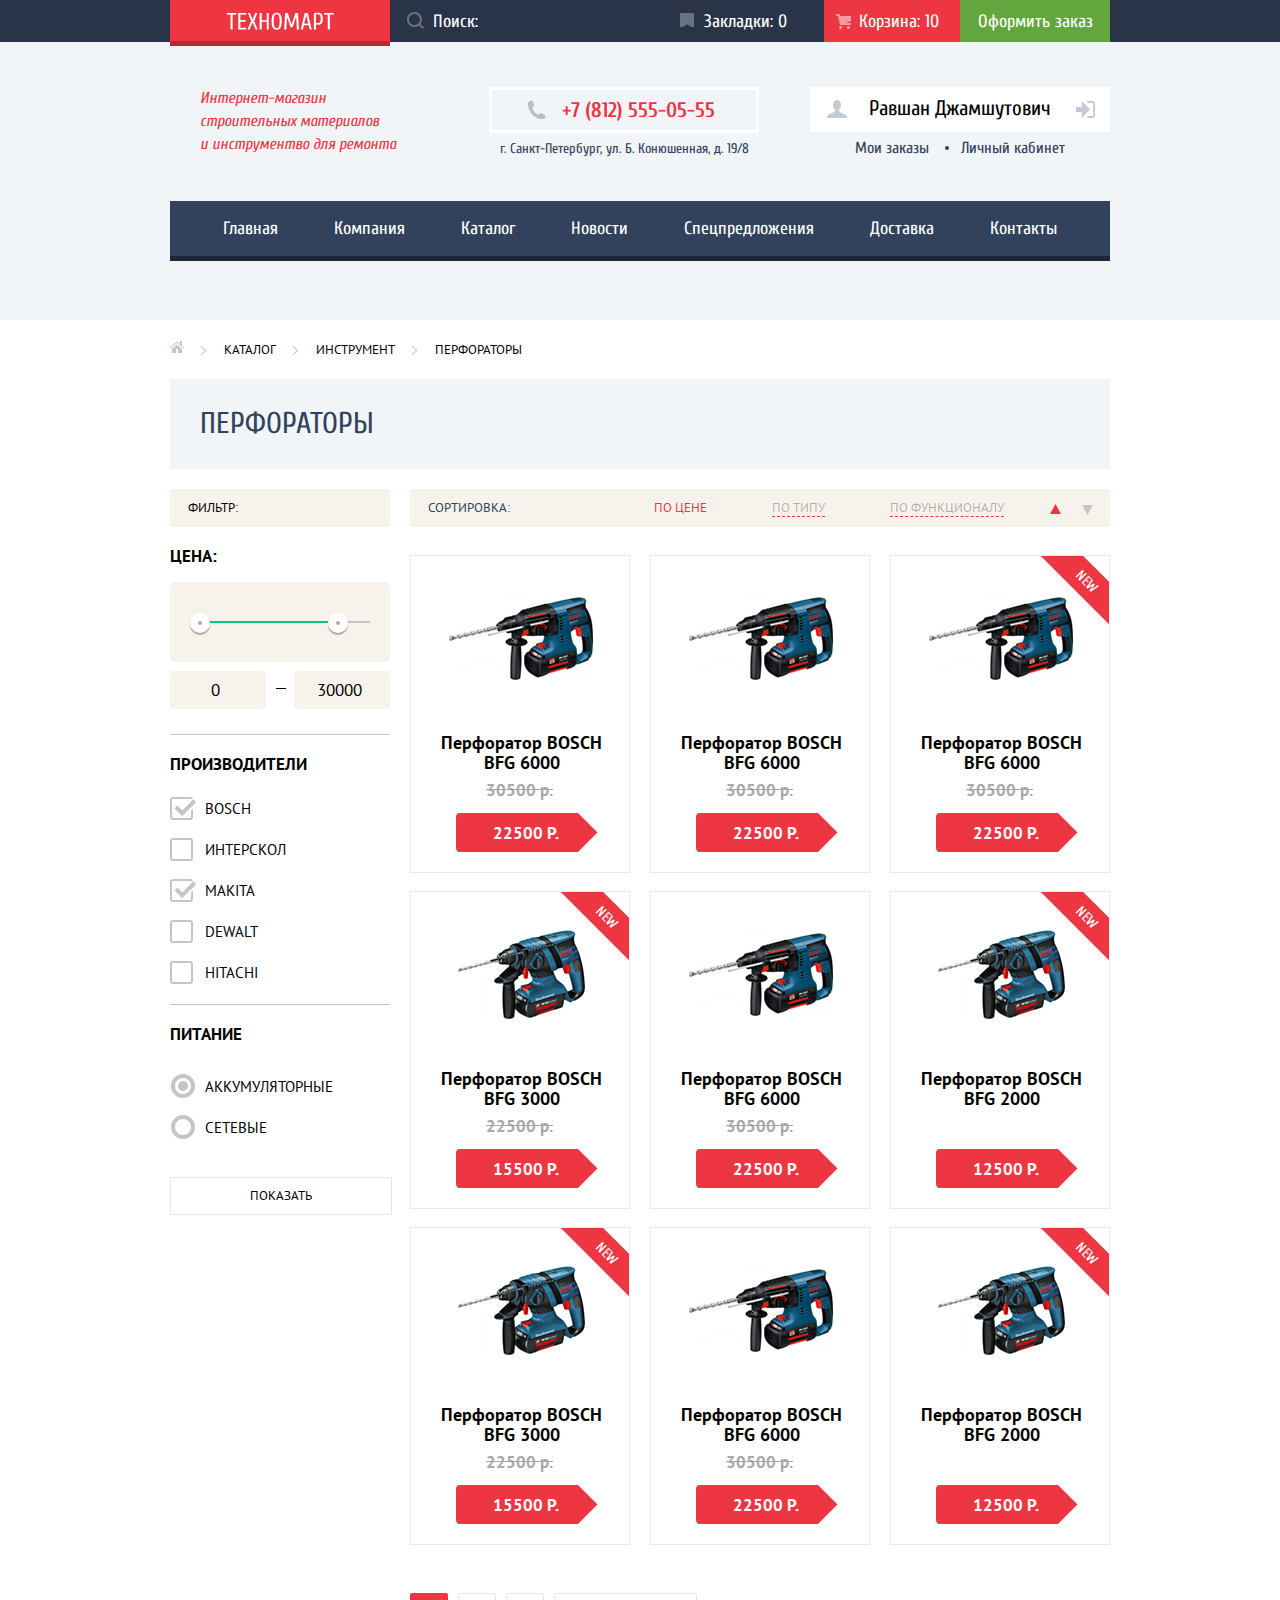
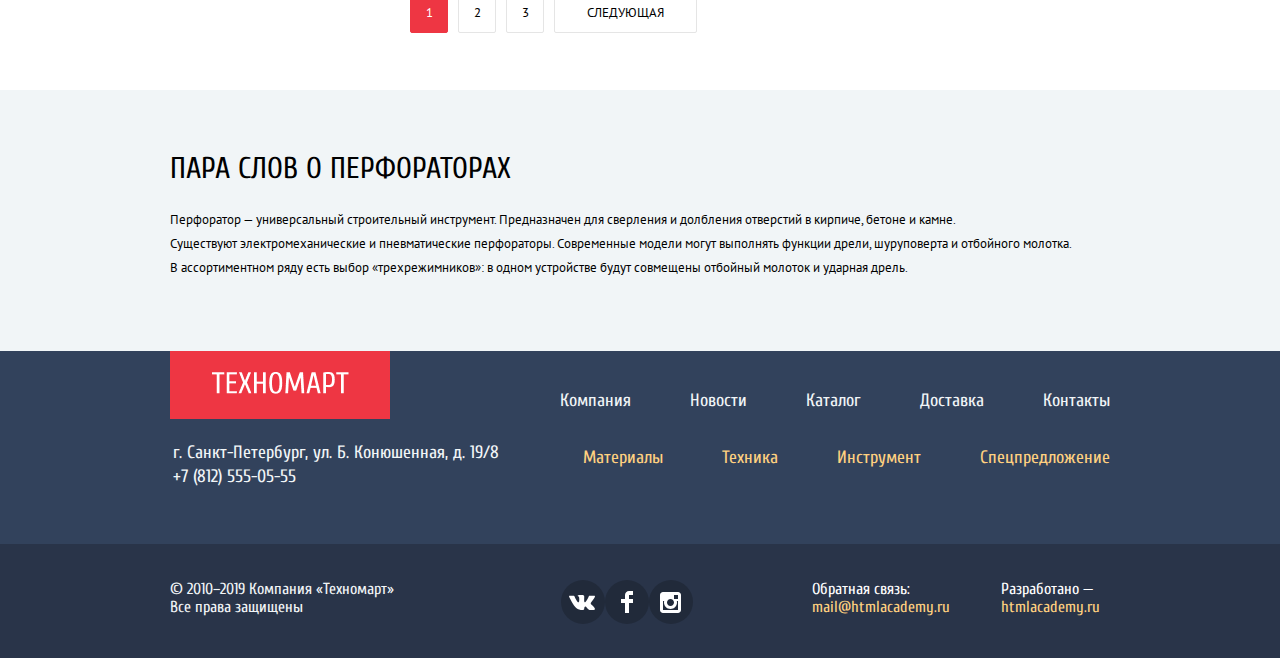
==== commit 2cc5c0c3: "/" ====
--- a/catalog.html
+++ b/catalog.html
@@ -347,7 +347,7 @@
     <section class="footer-top">
       <div class="container">
         <a class="footer-logo" href="index.html">
-          <img src="img/logo-technomart.svg" alt="Логотип интернет-магазина Техномарт" width="138px" height="23px">
+          <img src="img/logo-technomart.png" alt="Логотип интернет-магазина Техномарт" width="138px" height="23px">
         </a>
 
         <ul class="footer-nav-1">
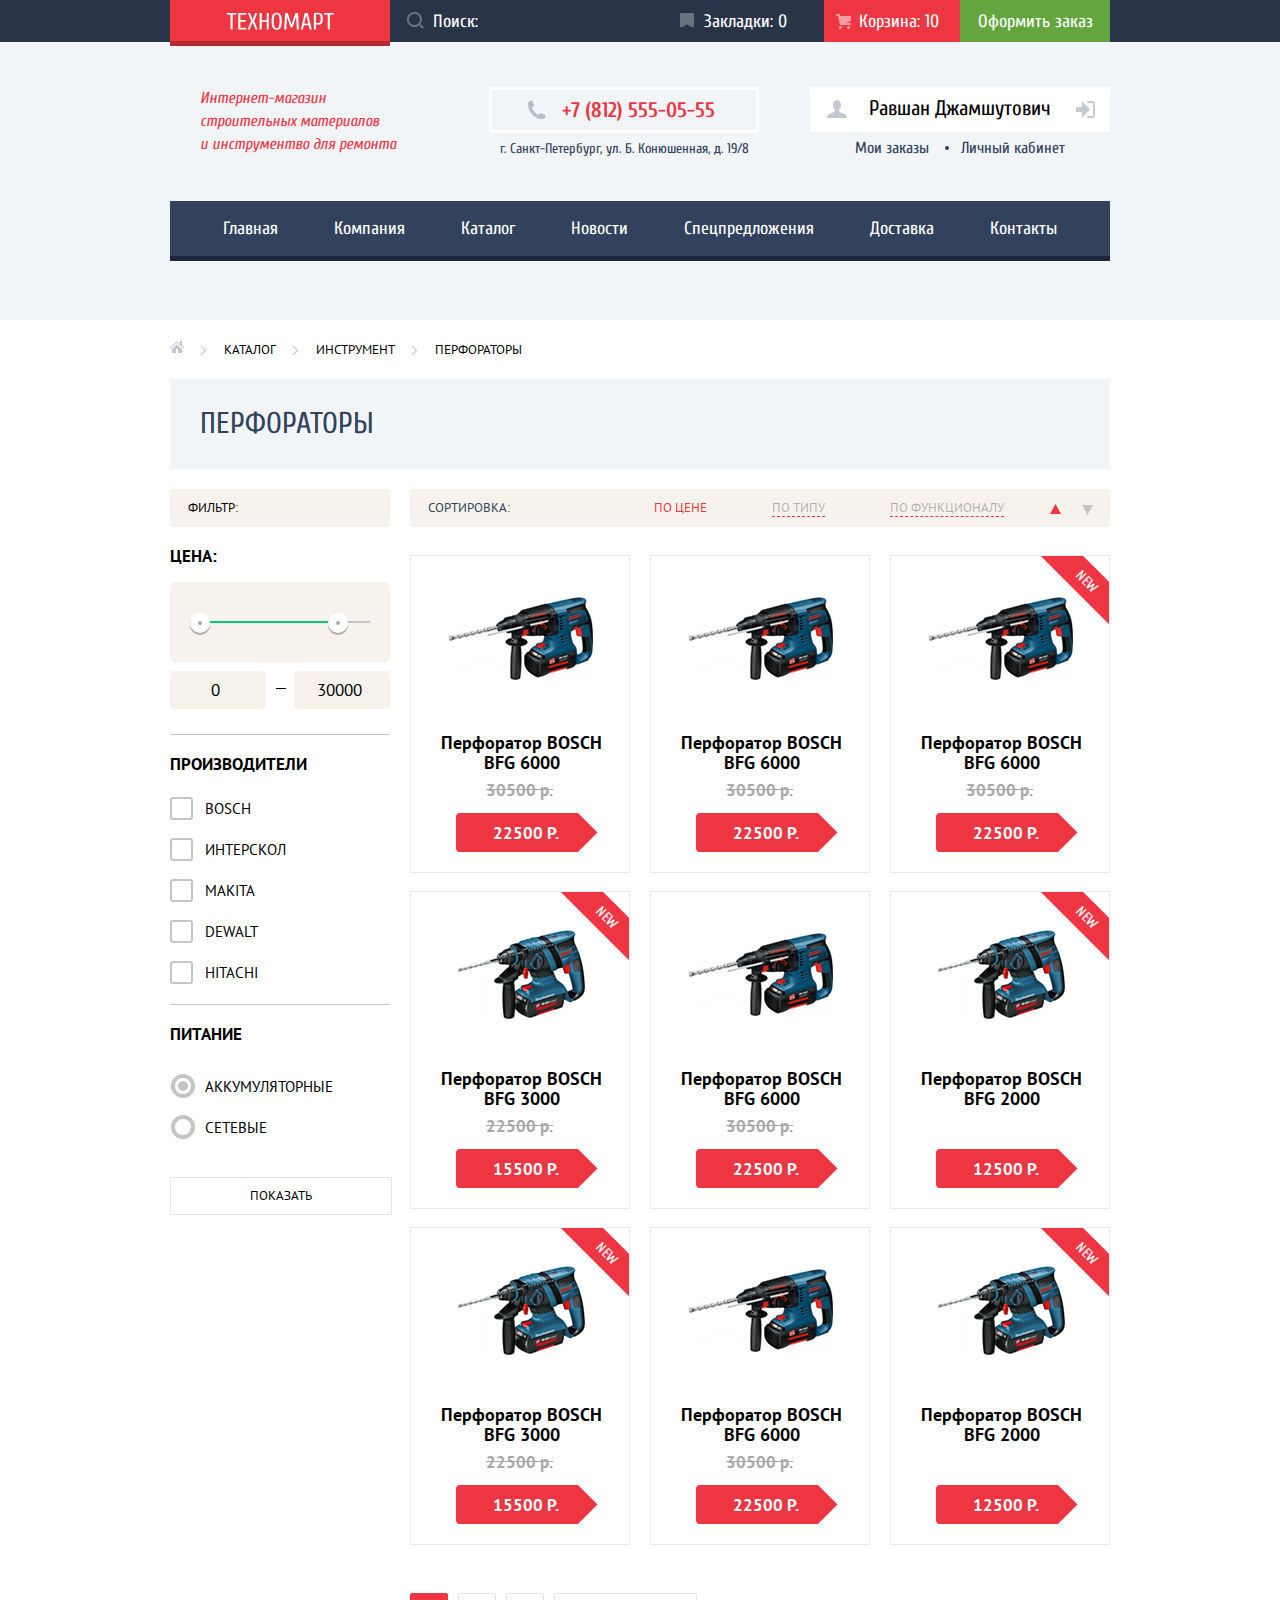
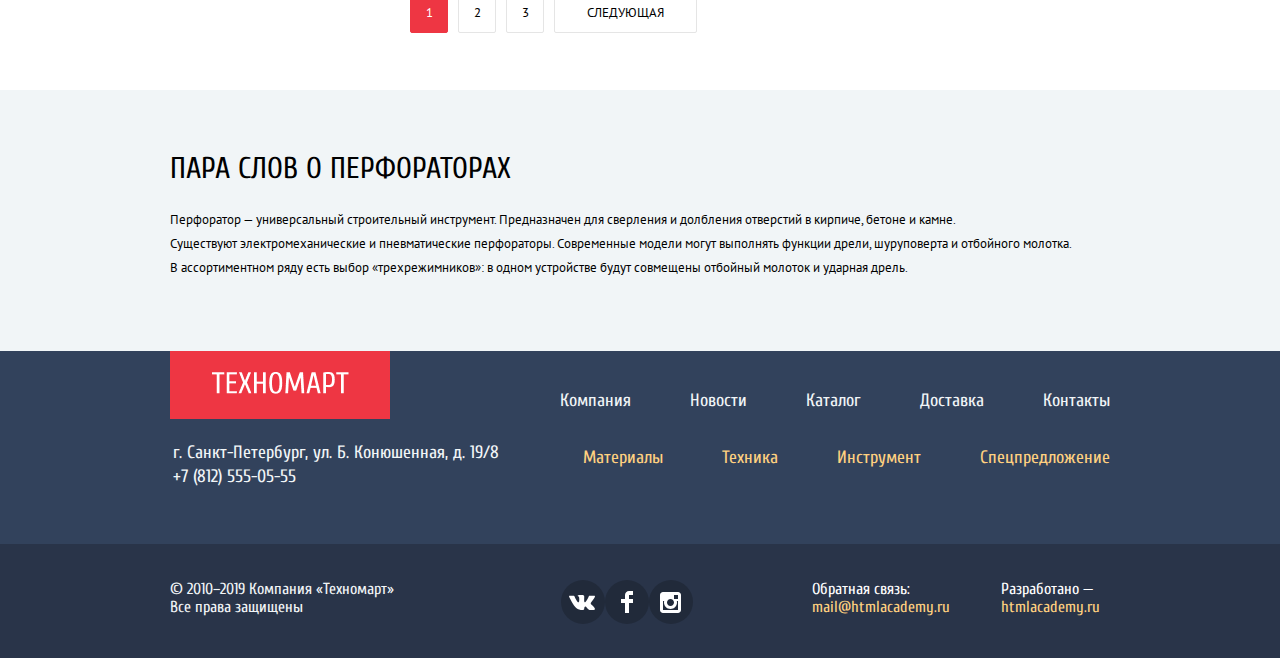
==== commit e5b41441: "." ====
--- a/catalog.html
+++ b/catalog.html
@@ -347,7 +347,7 @@
     <section class="footer-top">
       <div class="container">
         <a class="footer-logo" href="index.html">
-          <img src="img/logo-technomart.png" alt="Логотип интернет-магазина Техномарт" width="138px" height="23px">
+          <img src="img/logo-technomart.png" alt="Логотип интернет-магазина Техномарт" width="138" height="23">
         </a>
 
         <ul class="footer-nav-1">
--- a/css/style.min.css
+++ b/css/style.min.css
@@ -1 +1 @@
-:root{--basic-grey:#32425c;--basic-darkgrey:#293449;--universal-grey:#c5c5c5;--basic-red:#ee3643;--basic-redlight:#f7f3ec;--shop-nav-focus:#161d29;--main-nav-focus:#1d2739;--btn-green:#63a63e;--btn-green-hover:#5fbb2d;--btn-green-focus:#518534;--btn-red-hover:#ca2c37;--btn-red-focus:#ba2732;--btn-grey-focus:rgb(50,66,92,0.5);--basic-white:#fff;--white-op3:rgb(255,255,255,0.3);--white-op5:rgb(255,255,255,0.5);--basic-black:#000;--basic-black-op:rgba(0,0,0,0.3);--background-grey:#f1f5f7;--special-yellow:#ffbf47;--special-blue:#3bbce3;--special-lilac:#dc91d8;--special-green:#8ed78f;--special-yellowlight:#ffc047;--special-btn-hover:rgb(197,197,197,0.3);--special-btn-focus:rgb(169,169,169,0.3);--old-price:#a9a9a9;--footer-nav2:#ffd180;--footer-nav1-focus:rgb(241,245,247,0.5);--footer-nav2-focus:rgb(255,209,128,0.5);--page-border:#e5e5e5;--product-border:#eaeaea;--social-button:#212a3a;--bar:#00ca74;--filter-input:#b5b5b5;--green-btn-border:#367315;--logo-border:#b52933;--logo-border-focus:#8d1e26;--shadow:rgba(0,0,0,0.15)}body{min-width:960px;margin:0;padding:0;font-family:"Cuprum",Arial,sans-serif;font-size:18px;line-height:24px;font-weight:normal;color:var(--basic-grey)}a{text-decoration:none}img{max-width:100%;height:auto}.btn{color:var(--basic-white);font-size:14px;line-height:18px;text-transform:uppercase;padding-top:10px;padding-bottom:10px}.btn-red{display:block;background-color:var(--basic-red);width:192px;text-align:center}.btn-red:hover{background-color:var(--btn-red-hover)}.btn-red:focus{background-color:var(--btn-red-focus)}.main-caption,.about-caption,.services-item-caption{font-size:30px;line-height:30px;text-transform:uppercase;font-weight:normal}.main-caption{background-color:var(--basic-redlight)}.about-caption{color:var(--basic-black)}.products-caption{font-family:"PT Sans",Arial,sans-serif;font-weight:bold;line-height:20px;color:var(--basic-black);margin:0;margin-left:18px;width:185px}.container{width:940px;margin:0 auto;padding:0}.clearfix::after{content:"";display:table;clear:both}.visually-hidden{position:absolute;width:1px;height:1px;margin:-1px;border:0;padding:0;white-space:nowrap;-webkit-clip-path:inset(100%);clip-path:inset(100%);clip:rect(0 0 0 0);overflow:hidden}.page{height:100%}.page-body{min-height:100%;display:-ms-grid;display:grid;-ms-grid-rows:-webkit-min-content 1fr -webkit-min-content;-ms-grid-rows:min-content 1fr min-content;grid-template-rows:-webkit-min-content 1fr -webkit-min-content;grid-template-rows:min-content 1fr min-content;-ms-flex-line-pack:start;align-content:start}.main-header-bottom .container{display:-ms-grid;display:grid;-ms-grid-columns:1fr 1fr 1fr;grid-template-columns:1fr 1fr 1fr}.main-header-top{background-color:var(--basic-darkgrey);color:var(--basic-white);height:42px}.main-header-top .container{display:-webkit-box;display:-ms-flexbox;display:flex}.main-header-logo{text-align:center;padding-left:56px;padding-right:56px;padding-top:12px;width:108px;height:29px;background-color:var(--basic-red);border-bottom:5px solid var(--logo-border)}.main-header-logo img{width:108px;height:18px}.main-header-logo:hover{background-color:var(--btn-red-hover)}.main-header-logo:focus{background-color:var(--btn-red-focus);border-bottom-color:var(--logo-border-focus)}.search{position:relative;height:42px;width:270px;color:var(--basic-white);padding:0;padding-left:43px;padding-right:20px;background:url(../img/icon-search.svg) no-repeat 17px 12px;background-color:transparent;border:0;outline:0}.search::-webkit-input-placeholder{color:var(--basic-white)}.search::-moz-placeholder{color:var(--basic-white)}.search:-ms-input-placeholder{color:var(--basic-white)}.search::-ms-input-placeholder{color:var(--basic-white)}.search::placeholder{color:var(--basic-white)}.search:hover{background:url(../img/icon-search1.svg) no-repeat 17px 12px}.search:focus{background:url(../img/icon-search-red.svg) no-repeat 17px 12px;background-color:var(--basic-white);color:var(--basic-black)}.shop-nav{list-style:none;padding:0;margin:0;display:-webkit-box;display:-ms-flexbox;display:flex;height:42px}.shop-nav-item{width:150px;text-align:center;position:relative}.bookmarks{padding-left:29px;padding-right:9px}.bookmarks::before{content:"";position:absolute;top:13px;left:20px;width:14px;height:14px;background:url(../img/icon-bookmark.svg) no-repeat 0 0;opacity:.3}.bookmarks:hover::before{opacity:1}.cart-red .cart{margin-left:14px;width:100px;padding-left:25px;padding-right:12px;background-color:var(--basic-red)}.cart{padding-left:30px;padding-right:8px}.cart::before{content:"";position:absolute;top:14px;left:26px;width:15px;height:15px;background:url(../img/icon-cart.svg) no-repeat 0 0;opacity:.5}.cart:hover::before{opacity:1}.shop-nav-item a{color:var(--basic-white);height:22px;display:block;padding-top:10px;padding-bottom:10px}.shop-nav-item .order-link{padding-bottom:10px;background-color:var(--btn-green)}.shop-nav-item a:active{opacity:.5;background-color:var(--shop-nav-focus)}.order-link:hover,.order-link:focus{background-color:var(--btn-green-hover)}.shop-nav-item .order-link:active{opacity:1;color:var(--white-op5);background-color:var(--btn-green)}.main-header-bottom{padding-top:45px;padding-bottom:59px;background-color:var(--background-grey)}.desc,.contacts-phone{color:var(--basic-red)}.desc{height:71px;font-size:16px;line-height:23px;font-style:italic;margin:0;margin-left:30px}.address-content{margin-left:6px;text-align:center;width:270px}.phone-container{padding:5px 40px 5px 69px;margin-bottom:4px;border:3px solid var(--basic-white);position:relative}.contacts-phone{font-size:21px;font-weight:bold;line-height:30px}.contacts-phone::before{content:"";position:absolute;top:10px;left:35px;width:19px;height:19px;background:url(../img/icon-phone.svg) no-repeat 0 0}.main-header-bottom address{color:var(--basic-grey);font-size:14px;font-style:normal}.user-nav{text-align:right;position:relative}.login-link,.reg-link{color:var(--basic-black);background-color:var(--basic-white);font-size:21px;line-height:21px;position:absolute;top:0}.reg-link{right:0;padding:12px 24px}.login-link{display:block;padding:12px 26px 12px 45px;display:block;left:35px}.login-link::before{content:"";width:20px;height:17px;position:absolute;background:url(../img/icon-login.svg) no-repeat 0 0;left:17px;top:14px;opacity:.3}.login-link:hover,.reg-link:hover,.login-link:focus,.reg-link:focus{color:var(--basic-red)}.login-link:hover::before,.login-link:focus-within::before{opacity:1}.login-link:active,.reg-link:active{color:var(--basic-black-op)}.login-link:active::before,.reg-link:active::before{opacity:.3}.main-nav{-ms-grid-column:1;grid-column-start:1;-ms-grid-column-span:3;grid-column-end:4}.nav-list{background-color:var(--basic-grey);border-bottom:5px solid var(--main-nav-focus);list-style:none;margin:0;margin-top:40px;padding:0;padding-left:28px;padding-right:28px;display:-webkit-box;display:-ms-flexbox;display:flex;-ms-flex-wrap:wrap;flex-wrap:wrap;-webkit-box-pack:justify;-ms-flex-pack:justify;justify-content:space-between}.nav-item{text-align:center}.nav-item a{color:var(--basic-white);display:block;padding-top:16px;padding-bottom:15px;padding-left:25px;padding-right:25px}.nav-item:hover,.nav-item a:focus{background-color:var(--basic-darkgrey)}.nav-item a:active{background-color:var(--main-nav-focus);color:var(--white-op5)}.username{font-size:21px;line-height:21px;background-color:var(--basic-white);color:var(--basic-black);display:inline-block;margin:0;text-align:center;vertical-align:middle;padding-top:11px;width:300px;height:34px}.account-icon{color:var(--basic-black)}.account-icon::after{content:"";position:absolute;width:20px;height:18px;background:url(../img/icon-user.svg) no-repeat 0 0;opacity:.3;left:30px;top:13px}.logout-icon{content:"";position:absolute;width:20px;height:17px;background:url(../img/icon-login.svg) no-repeat 0 0;opacity:.3;right:14px;top:14px}.account-icon:hover::after,.logout-icon:hover,.account-icon:focus::after,.logout-icon:focus{opacity:1}.account-icon:active::after,.logout-icon:active,.account-icon:active::after,.logout-icon:active{opacity:.3}.username a:active,.my-orders:focus,.account:focus{color:var(--universal-grey)}.my-orders,.account{font-size:16px;line-height:18px;color:var(--basic-grey);margin-top:7px}.account{float:right;margin-right:45px}.my-orders{float:left;margin-left:58px;position:relative}.my-orders::after{content:"";width:4px;height:4px;border-radius:50%;position:absolute;right:-20px;top:7px;background-color:var(--basic-grey)}.my-orders:hover,.account:hover{color:var(--basic-red)}.my-orders:focus,.account:focus{color:var(--universal-grey)}.promo{display:-ms-grid;display:grid;-ms-grid-columns:1fr 20px 1fr 20px 1fr;grid-template-columns:1fr 1fr 1fr;grid-gap:20px 20px;padding-top:60px;padding-bottom:60px}.promo h1,.promo h2{-ms-grid-column:1;-ms-grid-column-span:3;grid-column:1/4}.promo-item h3{font-size:24px;font-weight:bold;line-height:30px;color:var(--basic-white);margin-top:22px;margin-bottom:14px}.promo-item{height:123px;padding-left:23px;vertical-align:middle}.materials{background-color:var(--special-yellow);position:relative}.materials::after{content:"";width:44px;height:66px;position:absolute;top:31px;right:43px;background:url(../img/materials.png)}.instruments{background-color:var(--special-blue);position:relative}.instruments::after{content:"";width:75px;height:62px;position:absolute;top:34px;right:31px;background:url(../img/insruments.png)}.technics{background-color:var(--special-lilac);position:relative}.technics::after{content:"";width:78px;height:62px;position:absolute;top:31px;right:31px;background:url(../img/technic.png)}.sale{background-color:var(--special-green);position:relative}.sale::after{content:"";width:59px;height:72px;position:absolute;top:26px;right:45px;background:url(../img/sale.png)}.delivery{background-color:var(--special-yellowlight);position:relative}.delivery::after{content:"";width:78px;height:63px;position:absolute;top:31px;right:31px;background:url(../img/delivery.png)}.btn-promo{display:block;text-align:center;width:135px;color:var(--basic-white);background-color:var(--white-op3);margin-bottom:21px}.btn-promo:hover{background-color:var(--special-btn-hover)}.btn-promo:focus{background-color:var(--special-btn-focus)}.promo-slider{position:relative;-ms-grid-column:1;-ms-grid-column-span:2;grid-column:1/3;-ms-grid-row:2;-ms-grid-row-span:2;grid-row:2/4}.main-product-item{background-color:var(--basic-grey);color:var(--basic-white);min-height:242px;min-width:596px;padding-left:24px;padding-top:24px}.item-1{background-image:url(../img/perforator.jpg);background-repeat:no-repeat;background-size:cover}.item-2{display:none;background-image:url(../img/drel.jpg);background-repeat:no-repeat;background-size:cover}.main-product-item h3{text-transform:uppercase;font-size:36px;font-weight:bold;line-height:36px;margin:0}.main-product-item p{margin:0;margin-top:5px}.btn-catalog{position:absolute;bottom:27px;left:24px}.btn-back{border:0;position:absolute;width:22px;height:40px;top:122px;left:24px;background:url(../img/icon-left.svg) no-repeat 0 0;cursor:pointer}.btn-next{border:0;position:absolute;width:22px;height:40px;top:122px;right:24px;background:url(../img/icon-left.svg) no-repeat 0 0;-webkit-transform:rotate(180deg);-ms-transform:rotate(180deg);transform:rotate(180deg);cursor:pointer}.btn-radio-back{border:0;position:absolute;width:10px;height:12px;cursor:pointer;background-color:var(--basic-white);border-radius:50%;bottom:36px;left:295px}.btn-radio-next{border:0;position:absolute;width:10px;height:12px;cursor:pointer;background-color:var(--basic-white);border-radius:50%;bottom:36px;right:295px}.active-btn-radio{background-image:url(../img/btn-active.svg);background-repeat:no-repeat;background-position:50% 50%}.popular-products{position:relative;padding-bottom:70px}.popular-products .btn-red{position:absolute;right:14px;top:25px}.main-caption{padding:29px 0 30px 28px;margin:0;margin-bottom:20px}.products{display:-ms-grid;display:grid;-ms-grid-columns:1fr 3fr;grid-template-columns:1fr 3fr;padding-bottom:57px}.products h2{margin-top:20px;margin-bottom:20px;background-color:var(--background-grey);-ms-grid-column:1;-ms-grid-column-span:2;grid-column:1/3;font-size:30px;line-height:30px;font-weight:normal;text-transform:uppercase;padding:30px}.products-list,.pop-products-list{list-style:none;display:-webkit-box;display:-ms-flexbox;display:flex;-ms-flex-wrap:wrap;flex-wrap:wrap;-webkit-box-pack:justify;-ms-flex-pack:justify;justify-content:space-between;margin:0;padding:0;gap:18px 20px}.catalog-item-image{width:220px;height:165px;margin:0;-o-object-fit:contain;object-fit:contain;display:-webkit-box;display:-ms-flexbox;display:flex;-webkit-box-pack:center;-ms-flex-pack:center;justify-content:center}.catalog-item-image img{margin:auto 0}.pop-products-item:hover img,.pop-products-item:focus-within img,.products-item:hover img,.products-item:focus-within img{display:none}.pop-products-item:hover .btn-buy,.pop-products-item:hover .btn-save,.pop-products-item:focus-within .btn-buy,.pop-products-item:focus-within .btn-save,.products-item:hover .btn-buy,.products-item:hover .btn-save,.products-item:focus-within .btn-buy,.products-item:focus-within .btn-save{display:block}.products-list{-ms-grid-column:2;-ms-grid-column-span:1;grid-column:2/3;margin-top:28px;margin-left:5px}.products-item,.pop-products-item{font-family:"PT Sans",Arial,sans-serif;line-height:20px;font-weight:bold;position:relative;border:1px solid var(--product-border);width:218px;min-height:316px}.new{overflow:hidden}.new::before{font-family:"Cuprum",Arial,sans-serif;content:"new";text-align:center;width:100px;height:20px;padding-top:7px;padding-bottom:3px;font-size:14px;line-height:18px;font-weight:normal;color:var(--basic-white);text-transform:uppercase;background-color:var(--basic-red);position:absolute;-webkit-transform:rotate(45deg);-ms-transform:rotate(45deg);transform:rotate(45deg);right:-28px;top:10px}.pop-products-item:hover,.products-item:hover{-webkit-box-shadow:0 4px 20px var(--shadow);box-shadow:0 4px 20px var(--shadow)}.pop-products-item{text-align:center;position:relative}.pop-products-item p,.products-item p{margin:0}.pop-products-item a,.products-item a{display:-webkit-box;display:-ms-flexbox;display:flex;-webkit-box-orient:vertical;-webkit-box-direction:normal;-ms-flex-direction:column;flex-direction:column}.products-caption{font-size:18px;position:absolute;left:0;-webkit-box-ordinal-group:2;-ms-flex-order:1;order:1;top:177px;text-align:center}.price,.old-price{font-size:17px;line-height:18px;display:-webkit-box;display:-ms-flexbox;display:flex;width:75px;-webkit-box-pack:center;-ms-flex-pack:center;justify-content:center;margin-left:45px;position:absolute;bottom:0;margin:0}.old-price{color:var(--old-price);-webkit-text-decoration-line:line-through;text-decoration-line:line-through;margin-bottom:73px;margin-left:71px}.price{text-align:center;background-color:var(--basic-red);color:var(--basic-white);padding:10px 35px 10px 32px;height:19px;margin-bottom:20px;margin-left:45px;border-radius:4px}.price::before{content:"";position:absolute;right:0;bottom:0;border:10px solid transparent;border-right:10px solid var(--basic-white);border-bottom:10px solid var(--basic-white)}.price::after{content:"";position:absolute;right:0;top:0;border:10px solid transparent;border-top:10px solid var(--basic-white);border-right:10px solid var(--basic-white)}.products-item .btn-buy,.products-item .btn-save,.pop-products-item .btn-buy,.pop-products-item .btn-save{display:none;font-family:"Cuprum",Arial,sans-serif;font-style:normal;font-weight:normal;text-align:center;border-radius:3px}.buttons-shop{position:absolute;top:38px;left:41px}.btn-buy{background-color:var(--btn-green);color:var(--basic-white);width:42px;height:-webkit-min-content;height:-moz-min-content;height:min-content;padding-bottom:7px;padding-left:53px;padding-right:40px;margin-bottom:10px;border-bottom:3px solid var(--green-btn-border)}.btn-buy::before{content:"";width:15px;height:15px;position:absolute;background:url(../img/icon-cart.svg) no-repeat 0 0;left:30px;opacity:.3}.btn-buy:hover{background-color:var(--btn-green-hover);color:var(--basic-white)}.btn-buy:focus{background-color:var(--btn-green-focus);color:var(--basic-white)}.btn-save{background-color:var(--basic-white);color:var(--basic-grey);border:3px solid var(--btn-green);width:129px;height:-webkit-max-content;height:-moz-max-content;height:max-content;padding-top:7px;padding-bottom:7px}.btn-save:hover{background-color:var(--basic-white);border-color:var(--basic-grey)}.btn-save:focus{opacity:.5}.breadcrumbs{padding-top:21px;font-family:"PT Sans",Arial,sans-serif;font-size:13px;line-height:18px;text-transform:uppercase}.breadcrumbs-list{list-style:none;display:-webkit-box;display:-ms-flexbox;display:flex;padding:0;margin:0}.breadcrumbs-item{margin-right:40px;position:relative}.breadcrumbs-item:not(:last-of-type)::before{content:"";position:absolute;right:-23px;top:11px;width:7px;height:1px;background-color:var(--universal-grey);-webkit-transform:rotate(-45deg);-ms-transform:rotate(-45deg);transform:rotate(-45deg)}.breadcrumbs-item:not(:last-of-type)::after{content:"";position:absolute;top:7px;right:-23px;width:7px;height:1px;background-color:var(--universal-grey);-webkit-transform:rotate(45deg);-ms-transform:rotate(45deg);transform:rotate(45deg)}.breadcrumbs a{color:var(--basic-black)}.main-page{content:"";display:block;width:14px;height:12px;background:url(../img/icon-home.png) no-repeat 0 0}.pages-list{list-style:none;-ms-grid-column:2;-ms-grid-column-span:1;grid-column:2/3;display:-webkit-box;display:-ms-flexbox;display:flex;margin:0;padding:0;padding-left:5px;margin-top:48px}.pages-item{margin-right:10px;min-width:38px;min-height:38px}.pages-item a{font-family:"PT Sans",Arial,sans-serif;font-weight:normal;font-size:13px;line-height:18px;text-transform:uppercase;color:var(--basic-black);border:1px solid var(--page-border);-webkit-box-sizing:border-box;box-sizing:border-box;border-radius:2px;display:block;padding:10px 10px 10px 15px}.active-page a{border-color:var(--basic-red);background-color:var(--basic-red);color:var(--basic-white)}.pages-item .next{padding:10px 32px}.pages-item a:hover{color:var(--basic-black);border:1px solid var(--universal-grey);-webkit-box-sizing:border-box;box-sizing:border-box;border-radius:2px}.pages-item a:focus{color:var(--basic-black);border:1px solid var(--basic-red);-webkit-box-sizing:border-box;box-sizing:border-box;border-radius:2px}.active-page a:hover{border-color:var(--basic-red);background-color:var(--basic-red);color:var(--basic-white)}.filter,.sorting{font-family:"PT Sans",Arial,sans-serif;font-size:13px;line-height:18px;text-transform:uppercase}.filter h3,.sorting h3{margin:0;padding-top:10px;padding-left:18px;font-size:13px;font-weight:normal;line-height:18px}.filter-caption{background-color:var(--basic-redlight);height:28px;border-radius:3px}.filter{-ms-grid-row:2;-ms-grid-row-span:2;grid-row:2/4;width:220px;color:var(--basic-black)}.range-filter{width:220px;margin-top:11px;margin-bottom:25px}.range-controls{position:relative;height:41px;background-color:var(--basic-redlight);border-radius:5px;margin-bottom:9px;padding-top:39px;padding-right:20px;padding-left:20px}.range-controls .scale{height:2px;background:var(--universal-grey)}.range-controls .bar{width:70%;height:2px;background:var(--bar)}.range-controls .toggle{position:absolute;top:31px;left:0;width:4px;height:4px;padding:0;border:8px solid var(--basic-white);background-color:var(--old-price);border-radius:50%;-webkit-box-shadow:0 2px 1px 0 var(--basic-black-op);box-shadow:0 2px 1px 0 var(--basic-black-op);cursor:pointer}.range-controls .toggle-min{left:18px}.range-controls .toggle-max{left:140px}.price-controls{display:-webkit-box;display:-ms-flexbox;display:flex;-webkit-box-pack:justify;-ms-flex-pack:justify;justify-content:space-between}.price-controls input{font-family:"PT Sans",Arial,sans-serif;font-style:normal;font-weight:normal;font-size:17px;line-height:18px;text-transform:uppercase;width:66px;padding:10px;text-align:center;border:0;background-color:var(--basic-redlight);border-radius:3px;padding-left:20px}.price-controls .min-price{position:relative}.price-controls .min-price::after{content:"";position:absolute;width:10px;height:1px;background-color:var(--basic-black);right:-20px;top:17px}.legend-cap{margin-bottom:3px}.legend-cap-2{margin-bottom:11px}.filter ul{list-style:none;margin:0;margin-top:15px;margin-bottom:10px;padding:0}.filter-form fieldset{padding:0;margin:0;border:0;border-bottom:1px solid var(--universal-grey)}.filter-form fieldset:last-of-type{border-bottom:0}.filter-form legend{font-family:"PT Sans",Arial,sans-serif;font-style:normal;font-weight:bold;font-size:17px;line-height:30px;text-transform:uppercase;color:var(--basic-black);padding-top:14px}.filter-option{font-size:15px;line-height:19px;padding-left:35px;padding-bottom:12px}.filter-checkbox{margin-bottom:8px}.filter-radio{margin-bottom:8px}.filter-checkbox:last-child{margin-bottom:0}.filter-option label{position:relative;display:block;cursor:pointer;-webkit-user-select:none;-moz-user-select:none;-ms-user-select:none;user-select:none;padding-top:2px}.filter-input-checkbox:hover+label,.filter-input-checkbox:focus+label{color:var(--basic-black)}.filter-input-checkbox+label::before{content:"";position:absolute;width:19px;height:19px;top:0;left:-35px;border:2px solid var(--universal-grey);border-radius:3px}.filter-input-checkbox:checked+label::after{content:"";position:absolute;width:22px;height:17px;left:-31px;bottom:2px;background:url(../img/Shape.png) no-repeat 0 0}.filter-input-checkbox+label:hover::before,.filter-input-radio+label:hover::before{border-color:var(--filter-input)}.filter-input-checkbox:focus+label::before,.filter-input-radio:focus+label::before{border-color:var(--filter-input)}.filter-input-checkbox:disabled+label,.filter-input-radio:disabled+label{opacity:.3}.filter-input-radio+label::before{content:"";position:absolute;left:-34px;top:-1px;width:16px;height:16px;border:4px solid var(--universal-grey);border-radius:50%}.filter-input-radio:checked+label::after{content:"";position:absolute;left:-27px;top:6px;width:10px;height:10px;background-color:var(--universal-grey);border-radius:50%}.btn-filter{margin-top:18px;border:1px solid var(--page-border);background:0;font-size:13px;color:var(--basic-black);padding:9px 79px;cursor:pointer}.btn-filter:hover{border-color:var(--universal-grey)}.btn-filter:focus{border-color:var(--basic-red)}.sorting{margin-left:5px;height:-webkit-max-content;height:-moz-max-content;height:max-content;padding-bottom:10px;display:-webkit-box;display:-ms-flexbox;display:flex;-webkit-box-pack:justify;-ms-flex-pack:justify;justify-content:space-between;position:relative;background-color:var(--basic-redlight);border-radius:3px}.sorting-list{list-style:none;color:var(--basic-black);display:-webkit-box;display:-ms-flexbox;display:flex;-ms-flex-wrap:wrap;flex-wrap:wrap;-webkit-box-pack:justify;-ms-flex-pack:justify;justify-content:space-between;justify-items:flex-start;padding:0;margin:0;margin-right:106px;margin-top:10px}.sorting-list-item{margin-left:65px}.sorting-list-item a{color:var(--basic-black-op);border-bottom:1px dashed var(--basic-red)}.sorting-list-item a:hover{color:var(--basic-black);border-bottom:1px solid var(--basic-red)}.sorting-list-item a:focus{color:var(--basic-red);border-bottom:0}.active-sort a{color:var(--basic-red);border:0}.active-sort a:hover,.active-sort a:focus{color:var(--basic-red);border:0}.price-more{cursor:pointer;background-color:transparent;position:absolute;right:49px;top:12px}.price-less{cursor:pointer;background-color:transparent;position:absolute;-webkit-transform:rotate(180deg);-ms-transform:rotate(180deg);transform:rotate(180deg);top:11px;right:17px}.price-more:hover path,.price-less:hover path,.price-more:focus path,.price-less:focus path{fill:var(--basic-black)}.price-more:active path,.price-less:active path{fill:var(--basic-red)}.active-price path{fill:var(--basic-red)}.active-price:hover path,.active-price:active path,.active-price:focus path{fill:var(--basic-red)}.popular-manufacturers{position:relative;padding-bottom:70px}.popular-manufacturers .btn-red{position:absolute;right:19px;top:25px}.popular-manufacturers-list{list-style:none;display:-webkit-box;display:-ms-flexbox;display:flex;-ms-flex-wrap:wrap;flex-wrap:wrap;gap:20px;margin:0;padding:0}.popular-manufacturer{border:1px solid var(--product-border);-webkit-box-sizing:border-box;box-sizing:border-box;width:220px;height:145px;display:-webkit-box;display:-ms-flexbox;display:flex;-webkit-box-pack:center;-ms-flex-pack:center;justify-content:center;-webkit-box-align:center;-ms-flex-align:center;align-items:center}.popular-manufacturer:nth-child(4n+4){margin-right:0}.popular-manufacturer:hover{-webkit-box-shadow:0 4px 20px var(--shadow);box-shadow:0 4px 20px var(--shadow)}.popular-manufacturer:active{opacity:.3}.services-grid{display:-ms-grid;display:grid;-ms-grid-columns:1fr 2fr;grid-template-columns:1fr 2fr}.about-caption{margin:0}.services,.company,.contacts,.about-perf{color:var(--basic-black);font-size:13px}.services p,.company p,.contacts p{font-family:"PT Sans",Arial,sans-serif;margin:0}.services .services-desc{width:400px;margin-top:25px;margin-bottom:70px}.services{background-color:var(--background-grey);padding-top:64px;padding-bottom:100px}.services-list{list-style:none;width:240px;margin:0;padding:0;position:relative}.services-list::before{content:"";position:absolute;right:0;top:-45px;width:10px;height:279px;background-image:url(../img/Object.png)}.services-item{-webkit-box-sizing:content-box;box-sizing:content-box;padding:13px 0 17px 22px;font-weight:bold;font-size:21px;line-height:30px;background-color:var(--basic-grey);display:block;height:-webkit-max-content;height:-moz-max-content;height:max-content;color:var(--basic-white);border-bottom:1px solid var(--basic-darkgrey);border-top:1px solid var(--old-price)}.services-item:hover,.services-item:focus{background-color:var(--basic-darkgrey);border-color:transparent}.services-item-current,.services-item-current:hover,.services-item-current:active,.services-item-current:focus{border-color:transparent;color:var(--basic-grey);background-color:var(--basic-white)}.services-item-caption{color:var(--basic-grey);margin:0;margin-bottom:30px}.service-delivery,.service-guarantee,.service-credit{margin-left:7px}.service-delivery p,.service-guarantee p,.service-credit p{width:335px}.service-delivery{background-color:var(--background-grey);background:url(../img/Layer131.png) no-repeat;background-position:100% -28%}.service-guarantee{background-color:var(--background-grey);background:url(../img/Layer130.png) no-repeat;background-position:100% 0;display:none}.service-credit{background-color:var(--background-grey);background:url(../img/Layer119.png) no-repeat;background-position:100% 0;display:none}.service-credit .btn-red{border-radius:3px;margin-top:25px}.about-grid{display:-ms-grid;display:grid;padding-top:70px;padding-bottom:70px;-ms-grid-columns:2fr 1fr;grid-template-columns:2fr 1fr}.about-caption{margin-bottom:24px}.company{width:460px}.company p:first-of-type{margin-bottom:25px}.contacts img{cursor:pointer}.company-list{font-family:"Cuprum",Arial,sans-serif;list-style:none;font-size:18px;margin:0;padding:0;padding-left:38px;margin-top:4px;margin-bottom:20px}.company-list li{position:relative;margin-bottom:12px}.company-list li::before{content:"";position:absolute;width:25px;height:2px;left:-38px;top:11px;background:var(--basic-red)}.btn-company{text-align:center;padding:11px 15px 9px 14px}.contacts{margin-left:20px}.contacts .mail-btn{margin-top:30px;min-width:300px}.contacts img{margin-top:32px}.about-perf{background-color:var(--background-grey);padding-top:64px;padding-bottom:71px}.about-perf p{font-family:"PT Sans",Arial,sans-serif;font-style:normal;font-weight:normal;font-size:13px;line-height:24px;margin:0}.footer-top{background-color:var(--basic-grey);padding-bottom:55px}.footer-top .container{display:-ms-grid;display:grid;-ms-grid-columns:1fr 4fr;grid-template-columns:1fr 4fr}.footer-logo{width:220px;height:48px;background-color:var(--basic-red);text-align:center;padding-top:20px;outline:1}.footer-nav-1,.footer-nav-2{list-style:none;display:-webkit-box;display:-ms-flexbox;display:flex;-ms-flex-wrap:wrap;flex-wrap:wrap;-webkit-box-pack:end;-ms-flex-pack:end;justify-content:flex-end;padding:0}.footer-nav-1{margin-top:38px}.footer-nav-2{-ms-grid-column:2;-ms-grid-column-span:1;grid-column:2/3;-ms-grid-row:2;-ms-grid-row-span:1;grid-row:2/3;margin-top:15px}.footer-nav-1-item a{color:var(--background-grey);margin-left:59px}.footer-nav-2-item a{color:var(--footer-nav2);margin-left:59px}.footer-nav-1-item a:hover,.footer-nav-2-item a:hover{-webkit-text-decoration-line:underline;text-decoration-line:underline}.footer-nav-1-item a:focus,.footer-nav-2-item a:focus{opacity:.5;-webkit-text-decoration-line:none;text-decoration-line:none}.footer-contacts{-ms-grid-column:1;-ms-grid-column-span:2;grid-column:1/3;-ms-grid-row:2;-ms-grid-row-span:1;grid-row:2/3;margin-top:10px;margin-left:3px}.footer-contacts address,.contacts-phone-footer{font-size:18px;font-weight:normal;font-style:normal;line-height:24px;color:var(--background-grey)}.footer-bottom{font-size:16px;line-height:18px;background-color:var(--basic-darkgrey);color:var(--basic-white);padding-top:36px;padding-bottom:34px}.footer-bottom .container{display:-ms-grid;display:grid;-ms-grid-columns:2fr 2fr 3fr;grid-template-columns:2fr 2fr 3fr}.social-button-list{list-style:none;display:-webkit-box;display:-ms-flexbox;display:flex;-ms-flex-wrap:wrap;flex-wrap:wrap;margin:0;margin-left:82px}.social-button{display:inline-block;vertical-align:middle;width:44px;height:44px;background-color:var(--social-button);border-radius:50%}.social-button:hover,.social-button:focus-within{background-color:var(--basic-red)}.vk{background-image:url(../img/icon-vk.svg);background-repeat:no-repeat;background-position:center}.fb{background-image:url(../img/icon-fb.svg);background-repeat:no-repeat;background-position:center}.inst{background-image:url(../img/icon-insta.svg);background-repeat:no-repeat;background-position:center}.feedback{display:-webkit-box;display:-ms-flexbox;display:flex;-ms-flex-wrap:wrap;flex-wrap:wrap;list-style:none;margin:0;margin-left:65px}.feedback li{width:-webkit-min-content;width:-moz-min-content;width:min-content}.feedback li:last-child{margin-left:51px}.copyright p,.feedback p,.developed p{color:var(--background-grey);margin:0}.feedback a,.developed a{color:var(--footer-nav2)}.feedback a:hover,.developed a:hover{-webkit-text-decoration-line:underline;text-decoration-line:underline}.feedback a:focus,.developed a:focus{-webkit-text-decoration-line:none;text-decoration-line:none;color:var(--basic-red)}.modal{background-color:var(--basic-white);-webkit-box-shadow:0 4px 20px var(--shadow);box-shadow:0 4px 20px var(--shadow);color:var(--basic-black);border-top:7px solid var(--basic-red);position:fixed;top:0;right:0;bottom:0;left:0;margin:auto}.modal-close{position:absolute;top:10px;right:10px;width:30px;height:30px;background-color:transparent;border:0;cursor:pointer}.modal-close::before,.modal-close::after{content:"";position:absolute;top:10px;left:5px;width:25px;height:4px;background-color:var(--basic-red)}.modal-close::before{-webkit-transform:rotate(45deg);-ms-transform:rotate(45deg);transform:rotate(45deg)}.modal-close::after{-webkit-transform:rotate(-45deg);-ms-transform:rotate(-45deg);transform:rotate(-45deg)}.modal-map{width:943px;height:443px;display:none}.mail-form{display:-ms-grid;display:grid;-ms-grid-columns:1fr 1fr;grid-template-columns:1fr 1fr}.form-username,.form-usermail{-webkit-box-sizing:border-box;box-sizing:border-box;width:218px;height:38px;border:2px solid var(--universal-grey);border-radius:2px}.form-username{margin-right:20px}.mail-form input,.lettertext{padding-left:12px}.lettertext{resize:none;line-height:24px}.mail-form label{min-width:220px;margin-bottom:11px}.mail-form input::-webkit-input-placeholder,.lettertext::-webkit-input-placeholder{font-size:13px}.mail-form input::-moz-placeholder,.lettertext::-moz-placeholder{font-size:13px}.mail-form input:-ms-input-placeholder,.lettertext:-ms-input-placeholder{font-size:13px}.mail-form input::-ms-input-placeholder,.lettertext::-ms-input-placeholder{font-size:13px}.mail-form input::placeholder,.lettertext::placeholder{font-size:13px}.mail-form p:nth-child(3){-ms-grid-column:1;-ms-grid-column-span:2;grid-column:1/3}.mail-form p{display:-webkit-box;display:-ms-flexbox;display:flex;-ms-flex-wrap:wrap;flex-wrap:wrap;margin:0}.lettertext{width:440px;height:115px;border:2px solid var(--universal-grey);border-radius:2px}.form-button{-ms-grid-column:1;-ms-grid-column-span:2;grid-column:1/3;background-color:var(--background-grey);margin:0;padding:0}.button{width:460px;border:0;background-color:var(--basic-red);color:var(--basic-white);cursor:pointer;margin:37px 80px}.mail-form .p-username,.mail-form .p-usermail{margin-top:46px}.mail-form .p-username,.mail-form .p-lettertext{margin-left:80px}.mail-form .p-lettertext{margin-top:13px;margin-bottom:37px}.modal-mail{display:none;width:620px;height:431px}.modal-order p,.modal-order h2{margin:0;text-align:center}.modal-order h2{font-family:"Cuprum",Arial,sans-serif;font-style:normal;font-weight:bold;font-size:24px;line-height:30px;margin-top:65px;margin-bottom:67px}.modal-order h2::before{content:"";position:absolute;width:66px;height:66px;background-color:var(--btn-green);border-radius:50%;left:81px;top:48px;background-image:url(../img/Shape1.svg);background-repeat:no-repeat;background-position:center}.modal-order p{padding-left:114px;display:-webkit-box;display:-ms-flexbox;display:flex;-ms-flex-wrap:wrap;flex-wrap:wrap;background-color:var(--background-grey);height:112px}.btn-order1,.btn-order2{outline:0;border:0;cursor:pointer;height:38px;margin-top:37px}.btn-order1{margin-right:10px}.btn-order1:hover{background-color:var(--basic-white);color:var(--basic-black)}.btn-order1:focus{opacity:.3}.btn-order2{background-color:var(--basic-white);color:var(--basic-black)}.btn-order2:hover,.btn-order2:focus{color:var(--basic-white)}.modal-order{display:none;width:620px;height:255px}.modal-show{display:block;-webkit-animation:bounce .6s;animation:bounce .6s}.modal-error{-webkit-animation:shake .6s;animation:shake .6s}.show{display:block}.none{display:none}@-webkit-keyframes bounce{0{-webkit-transform:translateY(-2000px);transform:translateY(-2000px)}70%{-webkit-transform:translateY(30px);transform:translateY(30px)}90%{-webkit-transform:translateY(-10px);transform:translateY(-10px)}100%{-webkit-transform:translateY(0);transform:translateY(0)}}@keyframes bounce{0{-webkit-transform:translateY(-2000px);transform:translateY(-2000px)}70%{-webkit-transform:translateY(30px);transform:translateY(30px)}90%{-webkit-transform:translateY(-10px);transform:translateY(-10px)}100%{-webkit-transform:translateY(0);transform:translateY(0)}}@-webkit-keyframes shake{0,100%{-webkit-transform:translateX(0);transform:translateX(0)}10%,30%,50%,70%,90%{-webkit-transform:translateX(-10px);transform:translateX(-10px)}20%,40%,60%,80%{-webkit-transform:translateX(10px);transform:translateX(10px)}}@keyframes shake{0,100%{-webkit-transform:translateX(0);transform:translateX(0)}10%,30%,50%,70%,90%{-webkit-transform:translateX(-10px);transform:translateX(-10px)}20%,40%,60%,80%{-webkit-transform:translateX(10px);transform:translateX(10px)}}:root{--basic-grey:#32425c;--basic-darkgrey:#293449;--universal-grey:#c5c5c5;--basic-red:#ee3643;--basic-redlight:#f7f3ec;--shop-nav-focus:#161d29;--main-nav-focus:#1d2739;--btn-green:#63a63e;--btn-green-hover:#5fbb2d;--btn-green-focus:#518534;--btn-red-hover:#ca2c37;--btn-red-focus:#ba2732;--btn-grey-focus:rgb(50,66,92,0.5);--basic-white:#fff;--white-op3:rgb(255,255,255,0.3);--white-op5:rgb(255,255,255,0.5);--basic-black:#000;--basic-black-op:rgba(0,0,0,0.3);--background-grey:#f1f5f7;--special-yellow:#ffbf47;--special-blue:#3bbce3;--special-lilac:#dc91d8;--special-green:#8ed78f;--special-yellowlight:#ffc047;--special-btn-hover:rgb(197,197,197,0.3);--special-btn-focus:rgb(169,169,169,0.3);--old-price:#a9a9a9;--footer-nav2:#ffd180;--footer-nav1-focus:rgb(241,245,247,0.5);--footer-nav2-focus:rgb(255,209,128,0.5);--page-border:#e5e5e5;--product-border:#eaeaea;--social-button:#212a3a;--bar:#00ca74;--filter-input:#b5b5b5;--green-btn-border:#367315;--logo-border:#b52933;--logo-border-focus:#8d1e26;--shadow:rgba(0,0,0,0.15)}body{min-width:960px;margin:0;padding:0;font-family:"Cuprum",Arial,sans-serif;font-size:18px;line-height:24px;font-weight:normal;color:var(--basic-grey)}a{text-decoration:none}img{max-width:100%;height:auto}.btn{color:var(--basic-white);font-size:14px;line-height:18px;text-transform:uppercase;padding-top:10px;padding-bottom:10px}.btn-red{display:block;background-color:var(--basic-red);width:192px;text-align:center}.btn-red:hover{background-color:var(--btn-red-hover)}.btn-red:focus{background-color:var(--btn-red-focus)}.main-caption,.about-caption,.services-item-caption{font-size:30px;line-height:30px;text-transform:uppercase;font-weight:normal}.main-caption{background-color:var(--basic-redlight)}.about-caption{color:var(--basic-black)}.products-caption{font-family:"PT Sans",Arial,sans-serif;font-weight:bold;line-height:20px;color:var(--basic-black);margin:0;margin-left:18px;width:185px}.container{width:940px;margin:0 auto;padding:0}.clearfix::after{content:"";display:table;clear:both}.visually-hidden{position:absolute;width:1px;height:1px;margin:-1px;border:0;padding:0;white-space:nowrap;-webkit-clip-path:inset(100%);clip-path:inset(100%);clip:rect(0 0 0 0);overflow:hidden}.page{height:100%}.page-body{min-height:100%;display:-ms-grid;display:grid;-ms-grid-rows:-webkit-min-content 1fr -webkit-min-content;-ms-grid-rows:min-content 1fr min-content;grid-template-rows:-webkit-min-content 1fr -webkit-min-content;grid-template-rows:min-content 1fr min-content;-ms-flex-line-pack:start;align-content:start}.main-header-bottom .container{display:-ms-grid;display:grid;-ms-grid-columns:1fr 1fr 1fr;grid-template-columns:1fr 1fr 1fr}.main-header-top{background-color:var(--basic-darkgrey);color:var(--basic-white);height:42px}.main-header-top .container{display:-webkit-box;display:-ms-flexbox;display:flex}.main-header-logo{text-align:center;padding-left:56px;padding-right:56px;padding-top:12px;width:108px;height:29px;background-color:var(--basic-red);border-bottom:5px solid var(--logo-border)}.main-header-logo img{width:108px;height:18px}.main-header-logo:hover{background-color:var(--btn-red-hover)}.main-header-logo:focus{background-color:var(--btn-red-focus);border-bottom-color:var(--logo-border-focus)}.search{position:relative;height:42px;width:270px;color:var(--basic-white);padding:0;padding-left:43px;padding-right:20px;background:url(../img/icon-search.svg) no-repeat 17px 12px;background-color:transparent;border:0;outline:0}.search::-webkit-input-placeholder{color:var(--basic-white)}.search::-moz-placeholder{color:var(--basic-white)}.search:-ms-input-placeholder{color:var(--basic-white)}.search::-ms-input-placeholder{color:var(--basic-white)}.search::placeholder{color:var(--basic-white)}.search:hover{background:url(../img/icon-search1.svg) no-repeat 17px 12px}.search:focus{background:url(../img/icon-search-red.svg) no-repeat 17px 12px;background-color:var(--basic-white);color:var(--basic-black)}.shop-nav{list-style:none;padding:0;margin:0;display:-webkit-box;display:-ms-flexbox;display:flex;height:42px}.shop-nav-item{width:150px;text-align:center;position:relative}.bookmarks{padding-left:29px;padding-right:9px}.bookmarks::before{content:"";position:absolute;top:13px;left:20px;width:14px;height:14px;background:url(../img/icon-bookmark.svg) no-repeat 0 0;opacity:.3}.bookmarks:hover::before{opacity:1}.cart-red .cart{margin-left:14px;width:100px;padding-left:25px;padding-right:12px;background-color:var(--basic-red)}.cart{padding-left:30px;padding-right:8px}.cart::before{content:"";position:absolute;top:14px;left:26px;width:15px;height:15px;background:url(../img/icon-cart.svg) no-repeat 0 0;opacity:.5}.cart:hover::before{opacity:1}.shop-nav-item a{color:var(--basic-white);height:22px;display:block;padding-top:10px;padding-bottom:10px}.shop-nav-item .order-link{padding-bottom:10px;background-color:var(--btn-green)}.shop-nav-item a:active{opacity:.5;background-color:var(--shop-nav-focus)}.order-link:hover,.order-link:focus{background-color:var(--btn-green-hover)}.shop-nav-item .order-link:active{opacity:1;color:var(--white-op5);background-color:var(--btn-green)}.main-header-bottom{padding-top:45px;padding-bottom:59px;background-color:var(--background-grey)}.desc,.contacts-phone{color:var(--basic-red)}.desc{height:71px;font-size:16px;line-height:23px;font-style:italic;margin:0;margin-left:30px}.address-content{margin-left:6px;text-align:center;width:270px}.phone-container{padding:5px 40px 5px 69px;margin-bottom:4px;border:3px solid var(--basic-white);position:relative}.contacts-phone{font-size:21px;font-weight:bold;line-height:30px}.contacts-phone::before{content:"";position:absolute;top:10px;left:35px;width:19px;height:19px;background:url(../img/icon-phone.svg) no-repeat 0 0}.main-header-bottom address{color:var(--basic-grey);font-size:14px;font-style:normal}.user-nav{text-align:right;position:relative}.login-link,.reg-link{color:var(--basic-black);background-color:var(--basic-white);font-size:21px;line-height:21px;position:absolute;top:0}.reg-link{right:0;padding:12px 24px}.login-link{display:block;padding:12px 26px 12px 45px;display:block;left:35px}.login-link::before{content:"";width:20px;height:17px;position:absolute;background:url(../img/icon-login.svg) no-repeat 0 0;left:17px;top:14px;opacity:.3}.login-link:hover,.reg-link:hover,.login-link:focus,.reg-link:focus{color:var(--basic-red)}.login-link:hover::before,.login-link:focus-within::before{opacity:1}.login-link:active,.reg-link:active{color:var(--basic-black-op)}.login-link:active::before,.reg-link:active::before{opacity:.3}.main-nav{-ms-grid-column:1;grid-column-start:1;-ms-grid-column-span:3;grid-column-end:4}.nav-list{background-color:var(--basic-grey);border-bottom:5px solid var(--main-nav-focus);list-style:none;margin:0;margin-top:40px;padding:0;padding-left:28px;padding-right:28px;display:-webkit-box;display:-ms-flexbox;display:flex;-ms-flex-wrap:wrap;flex-wrap:wrap;-webkit-box-pack:justify;-ms-flex-pack:justify;justify-content:space-between}.nav-item{text-align:center}.nav-item a{color:var(--basic-white);display:block;padding-top:16px;padding-bottom:15px;padding-left:25px;padding-right:25px}.nav-item:hover,.nav-item a:focus{background-color:var(--basic-darkgrey)}.nav-item a:active{background-color:var(--main-nav-focus);color:var(--white-op5)}.username{font-size:21px;line-height:21px;background-color:var(--basic-white);color:var(--basic-black);display:inline-block;margin:0;text-align:center;vertical-align:middle;padding-top:11px;width:300px;height:34px}.account-icon{color:var(--basic-black)}.account-icon::after{content:"";position:absolute;width:20px;height:18px;background:url(../img/icon-user.svg) no-repeat 0 0;opacity:.3;left:30px;top:13px}.logout-icon{content:"";position:absolute;width:20px;height:17px;background:url(../img/icon-login.svg) no-repeat 0 0;opacity:.3;right:14px;top:14px}.account-icon:hover::after,.logout-icon:hover,.account-icon:focus::after,.logout-icon:focus{opacity:1}.account-icon:active::after,.logout-icon:active,.account-icon:active::after,.logout-icon:active{opacity:.3}.username a:active,.my-orders:focus,.account:focus{color:var(--universal-grey)}.my-orders,.account{font-size:16px;line-height:18px;color:var(--basic-grey);margin-top:7px}.account{float:right;margin-right:45px}.my-orders{float:left;margin-left:58px;position:relative}.my-orders::after{content:"";width:4px;height:4px;border-radius:50%;position:absolute;right:-20px;top:7px;background-color:var(--basic-grey)}.my-orders:hover,.account:hover{color:var(--basic-red)}.my-orders:focus,.account:focus{color:var(--universal-grey)}.promo{display:-ms-grid;display:grid;-ms-grid-columns:1fr 20px 1fr 20px 1fr;grid-template-columns:1fr 1fr 1fr;grid-gap:20px 20px;padding-top:60px;padding-bottom:60px}.promo h1,.promo h2{-ms-grid-column:1;-ms-grid-column-span:3;grid-column:1/4}.promo-item h3{font-size:24px;font-weight:bold;line-height:30px;color:var(--basic-white);margin-top:22px;margin-bottom:14px}.promo-item{height:123px;padding-left:23px;vertical-align:middle}.materials{background-color:var(--special-yellow);position:relative}.materials::after{content:"";width:44px;height:66px;position:absolute;top:31px;right:43px;background:url(../img/materials.png)}.instruments{background-color:var(--special-blue);position:relative}.instruments::after{content:"";width:75px;height:62px;position:absolute;top:34px;right:31px;background:url(../img/insruments.png)}.technics{background-color:var(--special-lilac);position:relative}.technics::after{content:"";width:78px;height:62px;position:absolute;top:31px;right:31px;background:url(../img/technic.png)}.sale{background-color:var(--special-green);position:relative}.sale::after{content:"";width:59px;height:72px;position:absolute;top:26px;right:45px;background:url(../img/sale.png)}.delivery{background-color:var(--special-yellowlight);position:relative}.delivery::after{content:"";width:78px;height:63px;position:absolute;top:31px;right:31px;background:url(../img/delivery.png)}.btn-promo{display:block;text-align:center;width:135px;color:var(--basic-white);background-color:var(--white-op3);margin-bottom:21px}.btn-promo:hover{background-color:var(--special-btn-hover)}.btn-promo:focus{background-color:var(--special-btn-focus)}.promo-slider{position:relative;-ms-grid-column:1;-ms-grid-column-span:2;grid-column:1/3;-ms-grid-row:2;-ms-grid-row-span:2;grid-row:2/4}.main-product-item{background-color:var(--basic-grey);color:var(--basic-white);min-height:242px;min-width:596px;padding-left:24px;padding-top:24px}.item-1{background-image:url(../img/perforator.jpg);background-repeat:no-repeat;background-size:cover}.item-2{display:none;background-image:url(../img/drel.jpg);background-repeat:no-repeat;background-size:cover}.main-product-item h3{text-transform:uppercase;font-size:36px;font-weight:bold;line-height:36px;margin:0}.main-product-item p{margin:0;margin-top:5px}.btn-catalog{position:absolute;bottom:27px;left:24px}.btn-back{border:0;position:absolute;width:22px;height:40px;top:122px;left:24px;background:url(../img/icon-left.svg) no-repeat 0 0;cursor:pointer}.btn-next{border:0;position:absolute;width:22px;height:40px;top:122px;right:24px;background:url(../img/icon-left.svg) no-repeat 0 0;-webkit-transform:rotate(180deg);-ms-transform:rotate(180deg);transform:rotate(180deg);cursor:pointer}.btn-radio-back{border:0;position:absolute;width:10px;height:12px;cursor:pointer;background-color:var(--basic-white);border-radius:50%;bottom:36px;left:295px}.btn-radio-next{border:0;position:absolute;width:10px;height:12px;cursor:pointer;background-color:var(--basic-white);border-radius:50%;bottom:36px;right:295px}.active-btn-radio{background-image:url(../img/btn-active.svg);background-repeat:no-repeat;background-position:50% 50%}.popular-products{position:relative;padding-bottom:70px}.popular-products .btn-red{position:absolute;right:14px;top:25px}.main-caption{padding:29px 0 30px 28px;margin:0;margin-bottom:20px}.products{display:-ms-grid;display:grid;-ms-grid-columns:1fr 3fr;grid-template-columns:1fr 3fr;padding-bottom:57px}.products h2{margin-top:20px;margin-bottom:20px;background-color:var(--background-grey);-ms-grid-column:1;-ms-grid-column-span:2;grid-column:1/3;font-size:30px;line-height:30px;font-weight:normal;text-transform:uppercase;padding:30px}.products-list,.pop-products-list{list-style:none;display:-webkit-box;display:-ms-flexbox;display:flex;-ms-flex-wrap:wrap;flex-wrap:wrap;-webkit-box-pack:justify;-ms-flex-pack:justify;justify-content:space-between;margin:0;padding:0;gap:18px 20px}.catalog-item-image{width:220px;height:165px;margin:0;-o-object-fit:contain;object-fit:contain;display:-webkit-box;display:-ms-flexbox;display:flex;-webkit-box-pack:center;-ms-flex-pack:center;justify-content:center}.catalog-item-image img{margin:auto 0}.pop-products-item:hover img,.pop-products-item:focus-within img,.products-item:hover img,.products-item:focus-within img{display:none}.pop-products-item:hover .btn-buy,.pop-products-item:hover .btn-save,.pop-products-item:focus-within .btn-buy,.pop-products-item:focus-within .btn-save,.products-item:hover .btn-buy,.products-item:hover .btn-save,.products-item:focus-within .btn-buy,.products-item:focus-within .btn-save{display:block}.products-list{-ms-grid-column:2;-ms-grid-column-span:1;grid-column:2/3;margin-top:28px;margin-left:5px}.products-item,.pop-products-item{font-family:"PT Sans",Arial,sans-serif;line-height:20px;font-weight:bold;position:relative;border:1px solid var(--product-border);width:218px;min-height:316px}.new{overflow:hidden}.new::before{font-family:"Cuprum",Arial,sans-serif;content:"new";text-align:center;width:100px;height:20px;padding-top:7px;padding-bottom:3px;font-size:14px;line-height:18px;font-weight:normal;color:var(--basic-white);text-transform:uppercase;background-color:var(--basic-red);position:absolute;-webkit-transform:rotate(45deg);-ms-transform:rotate(45deg);transform:rotate(45deg);right:-28px;top:10px}.pop-products-item:hover,.products-item:hover{-webkit-box-shadow:0 4px 20px var(--shadow);box-shadow:0 4px 20px var(--shadow)}.pop-products-item{text-align:center;position:relative}.pop-products-item p,.products-item p{margin:0}.pop-products-item a,.products-item a{display:-webkit-box;display:-ms-flexbox;display:flex;-webkit-box-orient:vertical;-webkit-box-direction:normal;-ms-flex-direction:column;flex-direction:column}.products-caption{font-size:18px;position:absolute;left:0;-webkit-box-ordinal-group:2;-ms-flex-order:1;order:1;top:177px;text-align:center}.price,.old-price{font-size:17px;line-height:18px;display:-webkit-box;display:-ms-flexbox;display:flex;width:75px;-webkit-box-pack:center;-ms-flex-pack:center;justify-content:center;margin-left:45px;position:absolute;bottom:0;margin:0}.old-price{color:var(--old-price);-webkit-text-decoration-line:line-through;text-decoration-line:line-through;margin-bottom:73px;margin-left:71px}.price{text-align:center;background-color:var(--basic-red);color:var(--basic-white);padding:10px 35px 10px 32px;height:19px;margin-bottom:20px;margin-left:45px;border-radius:4px}.price::before{content:"";position:absolute;right:0;bottom:0;border:10px solid transparent;border-right:10px solid var(--basic-white);border-bottom:10px solid var(--basic-white)}.price::after{content:"";position:absolute;right:0;top:0;border:10px solid transparent;border-top:10px solid var(--basic-white);border-right:10px solid var(--basic-white)}.products-item .btn-buy,.products-item .btn-save,.pop-products-item .btn-buy,.pop-products-item .btn-save{display:none;font-family:"Cuprum",Arial,sans-serif;font-style:normal;font-weight:normal;text-align:center;border-radius:3px}.buttons-shop{position:absolute;top:38px;left:41px}.btn-buy{background-color:var(--btn-green);color:var(--basic-white);width:42px;height:-webkit-min-content;height:-moz-min-content;height:min-content;padding-bottom:7px;padding-left:53px;padding-right:40px;margin-bottom:10px;border-bottom:3px solid var(--green-btn-border)}.btn-buy::before{content:"";width:15px;height:15px;position:absolute;background:url(../img/icon-cart.svg) no-repeat 0 0;left:30px;opacity:.3}.btn-buy:hover{background-color:var(--btn-green-hover);color:var(--basic-white)}.btn-buy:focus{background-color:var(--btn-green-focus);color:var(--basic-white)}.btn-save{background-color:var(--basic-white);color:var(--basic-grey);border:3px solid var(--btn-green);width:129px;height:-webkit-max-content;height:-moz-max-content;height:max-content;padding-top:7px;padding-bottom:7px}.btn-save:hover{background-color:var(--basic-white);border-color:var(--basic-grey)}.btn-save:focus{opacity:.5}.breadcrumbs{padding-top:21px;font-family:"PT Sans",Arial,sans-serif;font-size:13px;line-height:18px;text-transform:uppercase}.breadcrumbs-list{list-style:none;display:-webkit-box;display:-ms-flexbox;display:flex;padding:0;margin:0}.breadcrumbs-item{margin-right:40px;position:relative}.breadcrumbs-item:not(:last-of-type)::before{content:"";position:absolute;right:-23px;top:11px;width:7px;height:1px;background-color:var(--universal-grey);-webkit-transform:rotate(-45deg);-ms-transform:rotate(-45deg);transform:rotate(-45deg)}.breadcrumbs-item:not(:last-of-type)::after{content:"";position:absolute;top:7px;right:-23px;width:7px;height:1px;background-color:var(--universal-grey);-webkit-transform:rotate(45deg);-ms-transform:rotate(45deg);transform:rotate(45deg)}.breadcrumbs a{color:var(--basic-black)}.main-page{content:"";display:block;width:14px;height:12px;background:url(../img/icon-home.png) no-repeat 0 0}.pages-list{list-style:none;-ms-grid-column:2;-ms-grid-column-span:1;grid-column:2/3;display:-webkit-box;display:-ms-flexbox;display:flex;margin:0;padding:0;padding-left:5px;margin-top:48px}.pages-item{margin-right:10px;min-width:38px;min-height:38px}.pages-item a{font-family:"PT Sans",Arial,sans-serif;font-weight:normal;font-size:13px;line-height:18px;text-transform:uppercase;color:var(--basic-black);border:1px solid var(--page-border);-webkit-box-sizing:border-box;box-sizing:border-box;border-radius:2px;display:block;padding:10px 10px 10px 15px}.active-page a{border-color:var(--basic-red);background-color:var(--basic-red);color:var(--basic-white)}.pages-item .next{padding:10px 32px}.pages-item a:hover{color:var(--basic-black);border:1px solid var(--universal-grey);-webkit-box-sizing:border-box;box-sizing:border-box;border-radius:2px}.pages-item a:focus{color:var(--basic-black);border:1px solid var(--basic-red);-webkit-box-sizing:border-box;box-sizing:border-box;border-radius:2px}.active-page a:hover{border-color:var(--basic-red);background-color:var(--basic-red);color:var(--basic-white)}.filter,.sorting{font-family:"PT Sans",Arial,sans-serif;font-size:13px;line-height:18px;text-transform:uppercase}.filter h3,.sorting h3{margin:0;padding-top:10px;padding-left:18px;font-size:13px;font-weight:normal;line-height:18px}.filter-caption{background-color:var(--basic-redlight);height:28px;border-radius:3px}.filter{-ms-grid-row:2;-ms-grid-row-span:2;grid-row:2/4;width:220px;color:var(--basic-black)}.range-filter{width:220px;margin-top:11px;margin-bottom:25px}.range-controls{position:relative;height:41px;background-color:var(--basic-redlight);border-radius:5px;margin-bottom:9px;padding-top:39px;padding-right:20px;padding-left:20px}.range-controls .scale{height:2px;background:var(--universal-grey)}.range-controls .bar{width:70%;height:2px;background:var(--bar)}.range-controls .toggle{position:absolute;top:31px;left:0;width:4px;height:4px;padding:0;border:8px solid var(--basic-white);background-color:var(--old-price);border-radius:50%;-webkit-box-shadow:0 2px 1px 0 var(--basic-black-op);box-shadow:0 2px 1px 0 var(--basic-black-op);cursor:pointer}.range-controls .toggle-min{left:18px}.range-controls .toggle-max{left:140px}.price-controls{display:-webkit-box;display:-ms-flexbox;display:flex;-webkit-box-pack:justify;-ms-flex-pack:justify;justify-content:space-between}.price-controls input{font-family:"PT Sans",Arial,sans-serif;font-style:normal;font-weight:normal;font-size:17px;line-height:18px;text-transform:uppercase;width:66px;padding:10px;text-align:center;border:0;background-color:var(--basic-redlight);border-radius:3px;padding-left:20px}.price-controls .min-price{position:relative}.price-controls .min-price::after{content:"";position:absolute;width:10px;height:1px;background-color:var(--basic-black);right:-20px;top:17px}.legend-cap{margin-bottom:3px}.legend-cap-2{margin-bottom:11px}.filter ul{list-style:none;margin:0;margin-top:15px;margin-bottom:10px;padding:0}.filter-form fieldset{padding:0;margin:0;border:0;border-bottom:1px solid var(--universal-grey)}.filter-form fieldset:last-of-type{border-bottom:0}.filter-form legend{font-family:"PT Sans",Arial,sans-serif;font-style:normal;font-weight:bold;font-size:17px;line-height:30px;text-transform:uppercase;color:var(--basic-black);padding-top:14px}.filter-option{font-size:15px;line-height:19px;padding-left:35px;padding-bottom:12px}.filter-checkbox{margin-bottom:8px}.filter-radio{margin-bottom:8px}.filter-checkbox:last-child{margin-bottom:0}.filter-option label{position:relative;display:block;cursor:pointer;-webkit-user-select:none;-moz-user-select:none;-ms-user-select:none;user-select:none;padding-top:2px}.filter-input-checkbox:hover+label,.filter-input-checkbox:focus+label{color:var(--basic-black)}.filter-input-checkbox+label::before{content:"";position:absolute;width:19px;height:19px;top:0;left:-35px;border:2px solid var(--universal-grey);border-radius:3px}.filter-input-checkbox:checked+label::after{content:"";position:absolute;width:22px;height:17px;left:-31px;bottom:2px;background:url(../img/Shape.png) no-repeat 0 0}.filter-input-checkbox+label:hover::before,.filter-input-radio+label:hover::before{border-color:var(--filter-input)}.filter-input-checkbox:focus+label::before,.filter-input-radio:focus+label::before{border-color:var(--filter-input)}.filter-input-checkbox:disabled+label,.filter-input-radio:disabled+label{opacity:.3}.filter-input-radio+label::before{content:"";position:absolute;left:-34px;top:-1px;width:16px;height:16px;border:4px solid var(--universal-grey);border-radius:50%}.filter-input-radio:checked+label::after{content:"";position:absolute;left:-27px;top:6px;width:10px;height:10px;background-color:var(--universal-grey);border-radius:50%}.btn-filter{margin-top:18px;border:1px solid var(--page-border);background:0;font-size:13px;color:var(--basic-black);padding:9px 79px;cursor:pointer}.btn-filter:hover{border-color:var(--universal-grey)}.btn-filter:focus{border-color:var(--basic-red)}.sorting{margin-left:5px;height:-webkit-max-content;height:-moz-max-content;height:max-content;padding-bottom:10px;display:-webkit-box;display:-ms-flexbox;display:flex;-webkit-box-pack:justify;-ms-flex-pack:justify;justify-content:space-between;position:relative;background-color:var(--basic-redlight);border-radius:3px}.sorting-list{list-style:none;color:var(--basic-black);display:-webkit-box;display:-ms-flexbox;display:flex;-ms-flex-wrap:wrap;flex-wrap:wrap;-webkit-box-pack:justify;-ms-flex-pack:justify;justify-content:space-between;justify-items:flex-start;padding:0;margin:0;margin-right:106px;margin-top:10px}.sorting-list-item{margin-left:65px}.sorting-list-item a{color:var(--basic-black-op);border-bottom:1px dashed var(--basic-red)}.sorting-list-item a:hover{color:var(--basic-black);border-bottom:1px solid var(--basic-red)}.sorting-list-item a:focus{color:var(--basic-red);border-bottom:0}.active-sort a{color:var(--basic-red);border:0}.active-sort a:hover,.active-sort a:focus{color:var(--basic-red);border:0}.price-more{cursor:pointer;background-color:transparent;position:absolute;right:49px;top:12px}.price-less{cursor:pointer;background-color:transparent;position:absolute;-webkit-transform:rotate(180deg);-ms-transform:rotate(180deg);transform:rotate(180deg);top:11px;right:17px}.price-more:hover path,.price-less:hover path,.price-more:focus path,.price-less:focus path{fill:var(--basic-black)}.price-more:active path,.price-less:active path{fill:var(--basic-red)}.active-price path{fill:var(--basic-red)}.active-price:hover path,.active-price:active path,.active-price:focus path{fill:var(--basic-red)}.popular-manufacturers{position:relative;padding-bottom:70px}.popular-manufacturers .btn-red{position:absolute;right:19px;top:25px}.popular-manufacturers-list{list-style:none;display:-webkit-box;display:-ms-flexbox;display:flex;-ms-flex-wrap:wrap;flex-wrap:wrap;gap:20px;margin:0;padding:0}.popular-manufacturer{border:1px solid var(--product-border);-webkit-box-sizing:border-box;box-sizing:border-box;width:220px;height:145px;display:-webkit-box;display:-ms-flexbox;display:flex;-webkit-box-pack:center;-ms-flex-pack:center;justify-content:center;-webkit-box-align:center;-ms-flex-align:center;align-items:center}.popular-manufacturer:nth-child(4n+4){margin-right:0}.popular-manufacturer:hover{-webkit-box-shadow:0 4px 20px var(--shadow);box-shadow:0 4px 20px var(--shadow)}.popular-manufacturer:active{opacity:.3}.services-grid{display:-ms-grid;display:grid;-ms-grid-columns:1fr 2fr;grid-template-columns:1fr 2fr}.about-caption{margin:0}.services,.company,.contacts,.about-perf{color:var(--basic-black);font-size:13px}.services p,.company p,.contacts p{font-family:"PT Sans",Arial,sans-serif;margin:0}.services .services-desc{width:400px;margin-top:25px;margin-bottom:70px}.services{background-color:var(--background-grey);padding-top:64px;padding-bottom:100px}.services-list{list-style:none;width:240px;margin:0;padding:0;position:relative}.services-list::before{content:"";position:absolute;right:0;top:-45px;width:10px;height:279px;background-image:url(../img/Object.png)}.services-item{-webkit-box-sizing:content-box;box-sizing:content-box;padding:13px 0 17px 22px;font-weight:bold;font-size:21px;line-height:30px;background-color:var(--basic-grey);display:block;height:-webkit-max-content;height:-moz-max-content;height:max-content;color:var(--basic-white);border-bottom:1px solid var(--basic-darkgrey);border-top:1px solid var(--old-price)}.services-item:hover,.services-item:focus{background-color:var(--basic-darkgrey);border-color:transparent}.services-item-current,.services-item-current:hover,.services-item-current:active,.services-item-current:focus{border-color:transparent;color:var(--basic-grey);background-color:var(--basic-white)}.services-item-caption{color:var(--basic-grey);margin:0;margin-bottom:30px}.service-delivery,.service-guarantee,.service-credit{margin-left:7px}.service-delivery p,.service-guarantee p,.service-credit p{width:335px}.service-delivery{background-color:var(--background-grey);background:url(../img/Layer131.png) no-repeat;background-position:100% -28%}.service-guarantee{background-color:var(--background-grey);background:url(../img/Layer130.png) no-repeat;background-position:100% 0;display:none}.service-credit{background-color:var(--background-grey);background:url(../img/Layer119.png) no-repeat;background-position:100% 0;display:none}.service-credit .btn-red{border-radius:3px;margin-top:25px}.about-grid{display:-ms-grid;display:grid;padding-top:70px;padding-bottom:70px;-ms-grid-columns:2fr 1fr;grid-template-columns:2fr 1fr}.about-caption{margin-bottom:24px}.company{width:460px}.company p:first-of-type{margin-bottom:25px}.contacts img{cursor:pointer}.company-list{font-family:"Cuprum",Arial,sans-serif;list-style:none;font-size:18px;margin:0;padding:0;padding-left:38px;margin-top:4px;margin-bottom:20px}.company-list li{position:relative;margin-bottom:12px}.company-list li::before{content:"";position:absolute;width:25px;height:2px;left:-38px;top:11px;background:var(--basic-red)}.btn-company{text-align:center;padding:11px 15px 9px 14px}.contacts{margin-left:20px}.contacts .mail-btn{margin-top:30px;min-width:300px}.contacts img{margin-top:32px}.about-perf{background-color:var(--background-grey);padding-top:64px;padding-bottom:71px}.about-perf p{font-family:"PT Sans",Arial,sans-serif;font-style:normal;font-weight:normal;font-size:13px;line-height:24px;margin:0}.footer-top{background-color:var(--basic-grey);padding-bottom:55px}.footer-top .container{display:-ms-grid;display:grid;-ms-grid-columns:1fr 4fr;grid-template-columns:1fr 4fr}.footer-logo{width:220px;height:48px;background-color:var(--basic-red);text-align:center;padding-top:20px;outline:1}.footer-nav-1,.footer-nav-2{list-style:none;display:-webkit-box;display:-ms-flexbox;display:flex;-ms-flex-wrap:wrap;flex-wrap:wrap;-webkit-box-pack:end;-ms-flex-pack:end;justify-content:flex-end;padding:0}.footer-nav-1{margin-top:38px}.footer-nav-2{-ms-grid-column:2;-ms-grid-column-span:1;grid-column:2/3;-ms-grid-row:2;-ms-grid-row-span:1;grid-row:2/3;margin-top:15px}.footer-nav-1-item a{color:var(--background-grey);margin-left:59px}.footer-nav-2-item a{color:var(--footer-nav2);margin-left:59px}.footer-nav-1-item a:hover,.footer-nav-2-item a:hover{-webkit-text-decoration-line:underline;text-decoration-line:underline}.footer-nav-1-item a:focus,.footer-nav-2-item a:focus{opacity:.5;-webkit-text-decoration-line:none;text-decoration-line:none}.footer-contacts{-ms-grid-column:1;-ms-grid-column-span:2;grid-column:1/3;-ms-grid-row:2;-ms-grid-row-span:1;grid-row:2/3;margin-top:10px;margin-left:3px}.footer-contacts address,.contacts-phone-footer{font-size:18px;font-weight:normal;font-style:normal;line-height:24px;color:var(--background-grey)}.footer-bottom{font-size:16px;line-height:18px;background-color:var(--basic-darkgrey);color:var(--basic-white);padding-top:36px;padding-bottom:34px}.footer-bottom .container{display:-ms-grid;display:grid;-ms-grid-columns:2fr 2fr 3fr;grid-template-columns:2fr 2fr 3fr}.social-button-list{list-style:none;display:-webkit-box;display:-ms-flexbox;display:flex;-ms-flex-wrap:wrap;flex-wrap:wrap;margin:0;margin-left:82px}.social-button{display:inline-block;vertical-align:middle;width:44px;height:44px;background-color:var(--social-button);border-radius:50%}.social-button:hover,.social-button:focus-within{background-color:var(--basic-red)}.vk{background-image:url(../img/icon-vk.svg);background-repeat:no-repeat;background-position:center}.fb{background-image:url(../img/icon-fb.svg);background-repeat:no-repeat;background-position:center}.inst{background-image:url(../img/icon-insta.svg);background-repeat:no-repeat;background-position:center}.feedback{display:-webkit-box;display:-ms-flexbox;display:flex;-ms-flex-wrap:wrap;flex-wrap:wrap;list-style:none;margin:0;margin-left:65px}.feedback li{width:-webkit-min-content;width:-moz-min-content;width:min-content}.feedback li:last-child{margin-left:51px}.copyright p,.feedback p,.developed p{color:var(--background-grey);margin:0}.feedback a,.developed a{color:var(--footer-nav2)}.feedback a:hover,.developed a:hover{-webkit-text-decoration-line:underline;text-decoration-line:underline}.feedback a:focus,.developed a:focus{-webkit-text-decoration-line:none;text-decoration-line:none;color:var(--basic-red)}.modal{background-color:var(--basic-white);-webkit-box-shadow:0 4px 20px var(--shadow);box-shadow:0 4px 20px var(--shadow);color:var(--basic-black);border-top:7px solid var(--basic-red);position:fixed;top:0;right:0;bottom:0;left:0;margin:auto}.modal-close{position:absolute;top:10px;right:10px;width:30px;height:30px;background-color:transparent;border:0;cursor:pointer}.modal-close::before,.modal-close::after{content:"";position:absolute;top:10px;left:5px;width:25px;height:4px;background-color:var(--basic-red)}.modal-close::before{-webkit-transform:rotate(45deg);-ms-transform:rotate(45deg);transform:rotate(45deg)}.modal-close::after{-webkit-transform:rotate(-45deg);-ms-transform:rotate(-45deg);transform:rotate(-45deg)}.modal-map{width:943px;height:443px;display:none}.mail-form{display:-ms-grid;display:grid;-ms-grid-columns:1fr 1fr;grid-template-columns:1fr 1fr}.form-username,.form-usermail{-webkit-box-sizing:border-box;box-sizing:border-box;width:218px;height:38px;border:2px solid var(--universal-grey);border-radius:2px}.form-username{margin-right:20px}.mail-form input,.lettertext{padding-left:12px}.lettertext{resize:none;line-height:24px}.mail-form label{min-width:220px;margin-bottom:11px}.mail-form input::-webkit-input-placeholder,.lettertext::-webkit-input-placeholder{font-size:13px}.mail-form input::-moz-placeholder,.lettertext::-moz-placeholder{font-size:13px}.mail-form input:-ms-input-placeholder,.lettertext:-ms-input-placeholder{font-size:13px}.mail-form input::-ms-input-placeholder,.lettertext::-ms-input-placeholder{font-size:13px}.mail-form input::placeholder,.lettertext::placeholder{font-size:13px}.mail-form p:nth-child(3){-ms-grid-column:1;-ms-grid-column-span:2;grid-column:1/3}.mail-form p{display:-webkit-box;display:-ms-flexbox;display:flex;-ms-flex-wrap:wrap;flex-wrap:wrap;margin:0}.lettertext{width:440px;height:115px;border:2px solid var(--universal-grey);border-radius:2px}.form-button{-ms-grid-column:1;-ms-grid-column-span:2;grid-column:1/3;background-color:var(--background-grey);margin:0;padding:0}.button{width:460px;border:0;background-color:var(--basic-red);color:var(--basic-white);cursor:pointer;margin:37px 80px}.mail-form .p-username,.mail-form .p-usermail{margin-top:46px}.mail-form .p-username,.mail-form .p-lettertext{margin-left:80px}.mail-form .p-lettertext{margin-top:13px;margin-bottom:37px}.modal-mail{display:none;width:620px;height:431px}.modal-order p,.modal-order h2{margin:0;text-align:center}.modal-order h2{font-family:"Cuprum",Arial,sans-serif;font-style:normal;font-weight:bold;font-size:24px;line-height:30px;margin-top:65px;margin-bottom:67px}.modal-order h2::before{content:"";position:absolute;width:66px;height:66px;background-color:var(--btn-green);border-radius:50%;left:81px;top:48px;background-image:url(../img/Shape1.svg);background-repeat:no-repeat;background-position:center}.modal-order p{padding-left:114px;display:-webkit-box;display:-ms-flexbox;display:flex;-ms-flex-wrap:wrap;flex-wrap:wrap;background-color:var(--background-grey);height:112px}.btn-order1,.btn-order2{outline:0;border:0;cursor:pointer;height:38px;margin-top:37px}.btn-order1{margin-right:10px}.btn-order1:hover{background-color:var(--basic-white);color:var(--basic-black)}.btn-order1:focus{opacity:.3}.btn-order2{background-color:var(--basic-white);color:var(--basic-black)}.btn-order2:hover,.btn-order2:focus{color:var(--basic-white)}.modal-order{display:none;width:620px;height:255px}.modal-show{display:block;-webkit-animation:bounce .6s;animation:bounce .6s}.modal-error{-webkit-animation:shake .6s;animation:shake .6s}.show{display:block}.none{display:none}@-webkit-keyframes bounce{0{-webkit-transform:translateY(-2000px);transform:translateY(-2000px)}70%{-webkit-transform:translateY(30px);transform:translateY(30px)}90%{-webkit-transform:translateY(-10px);transform:translateY(-10px)}100%{-webkit-transform:translateY(0);transform:translateY(0)}}@keyframes bounce{0{-webkit-transform:translateY(-2000px);transform:translateY(-2000px)}70%{-webkit-transform:translateY(30px);transform:translateY(30px)}90%{-webkit-transform:translateY(-10px);transform:translateY(-10px)}100%{-webkit-transform:translateY(0);transform:translateY(0)}}@-webkit-keyframes shake{0,100%{-webkit-transform:translateX(0);transform:translateX(0)}10%,30%,50%,70%,90%{-webkit-transform:translateX(-10px);transform:translateX(-10px)}20%,40%,60%,80%{-webkit-transform:translateX(10px);transform:translateX(10px)}}@keyframes shake{0,100%{-webkit-transform:translateX(0);transform:translateX(0)}10%,30%,50%,70%,90%{-webkit-transform:translateX(-10px);transform:translateX(-10px)}20%,40%,60%,80%{-webkit-transform:translateX(10px);transform:translateX(10px)}}:root{--basic-grey:#32425c;--basic-darkgrey:#293449;--universal-grey:#c5c5c5;--basic-red:#ee3643;--basic-redlight:#f7f3ec;--shop-nav-focus:#161d29;--main-nav-focus:#1d2739;--btn-green:#63a63e;--btn-green-hover:#5fbb2d;--btn-green-focus:#518534;--btn-red-hover:#ca2c37;--btn-red-focus:#ba2732;--btn-grey-focus:rgb(50,66,92,0.5);--basic-white:#fff;--white-op3:rgb(255,255,255,0.3);--white-op5:rgb(255,255,255,0.5);--basic-black:#000;--basic-black-op:rgba(0,0,0,0.3);--background-grey:#f1f5f7;--special-yellow:#ffbf47;--special-blue:#3bbce3;--special-lilac:#dc91d8;--special-green:#8ed78f;--special-yellowlight:#ffc047;--special-btn-hover:rgb(197,197,197,0.3);--special-btn-focus:rgb(169,169,169,0.3);--old-price:#a9a9a9;--footer-nav2:#ffd180;--footer-nav1-focus:rgb(241,245,247,0.5);--footer-nav2-focus:rgb(255,209,128,0.5);--page-border:#e5e5e5;--product-border:#eaeaea;--social-button:#212a3a;--bar:#00ca74;--filter-input:#b5b5b5;--green-btn-border:#367315;--logo-border:#b52933;--logo-border-focus:#8d1e26;--shadow:rgba(0,0,0,0.15)}body{min-width:960px;margin:0;padding:0;font-family:"Cuprum",Arial,sans-serif;font-size:18px;line-height:24px;font-weight:normal;color:var(--basic-grey)}a{text-decoration:none}img{max-width:100%;height:auto}.btn{color:var(--basic-white);font-size:14px;line-height:18px;text-transform:uppercase;padding-top:10px;padding-bottom:10px}.btn-red{display:block;background-color:var(--basic-red);width:192px;text-align:center}.btn-red:hover{background-color:var(--btn-red-hover)}.btn-red:focus{background-color:var(--btn-red-focus)}.main-caption,.about-caption,.services-item-caption{font-size:30px;line-height:30px;text-transform:uppercase;font-weight:normal}.main-caption{background-color:var(--basic-redlight)}.about-caption{color:var(--basic-black)}.products-caption{font-family:"PT Sans",Arial,sans-serif;font-weight:bold;line-height:20px;color:var(--basic-black);margin:0;margin-left:18px;width:185px}.container{width:940px;margin:0 auto;padding:0}.clearfix::after{content:"";display:table;clear:both}.visually-hidden{position:absolute;width:1px;height:1px;margin:-1px;border:0;padding:0;white-space:nowrap;-webkit-clip-path:inset(100%);clip-path:inset(100%);clip:rect(0 0 0 0);overflow:hidden}.page{height:100%}.page-body{min-height:100%;display:-ms-grid;display:grid;-ms-grid-rows:-webkit-min-content 1fr -webkit-min-content;-ms-grid-rows:min-content 1fr min-content;grid-template-rows:-webkit-min-content 1fr -webkit-min-content;grid-template-rows:min-content 1fr min-content;-ms-flex-line-pack:start;align-content:start}.main-header-bottom .container{display:-ms-grid;display:grid;-ms-grid-columns:1fr 1fr 1fr;grid-template-columns:1fr 1fr 1fr}.main-header-top{background-color:var(--basic-darkgrey);color:var(--basic-white);height:42px}.main-header-top .container{display:-webkit-box;display:-ms-flexbox;display:flex}.main-header-logo{text-align:center;padding-left:56px;padding-right:56px;padding-top:12px;width:108px;height:29px;background-color:var(--basic-red);border-bottom:5px solid var(--logo-border)}.main-header-logo img{width:108px;height:18px}.main-header-logo:hover{background-color:var(--btn-red-hover)}.main-header-logo:focus{background-color:var(--btn-red-focus);border-bottom-color:var(--logo-border-focus)}.search{position:relative;height:42px;width:270px;color:var(--basic-white);padding:0;padding-left:43px;padding-right:20px;background:url(../img/icon-search.svg) no-repeat 17px 12px;background-color:transparent;border:0;outline:0}.search::-webkit-input-placeholder{color:var(--basic-white)}.search::-moz-placeholder{color:var(--basic-white)}.search:-ms-input-placeholder{color:var(--basic-white)}.search::-ms-input-placeholder{color:var(--basic-white)}.search::placeholder{color:var(--basic-white)}.search:hover{background:url(../img/icon-search1.svg) no-repeat 17px 12px}.search:focus{background:url(../img/icon-search-red.svg) no-repeat 17px 12px;background-color:var(--basic-white);color:var(--basic-black)}.shop-nav{list-style:none;padding:0;margin:0;display:-webkit-box;display:-ms-flexbox;display:flex;height:42px}.shop-nav-item{width:150px;text-align:center;position:relative}.bookmarks{padding-left:29px;padding-right:9px}.bookmarks::before{content:"";position:absolute;top:13px;left:20px;width:14px;height:14px;background:url(../img/icon-bookmark.svg) no-repeat 0 0;opacity:.3}.bookmarks:hover::before{opacity:1}.cart-red .cart{margin-left:14px;width:100px;padding-left:25px;padding-right:12px;background-color:var(--basic-red)}.cart{padding-left:30px;padding-right:8px}.cart::before{content:"";position:absolute;top:14px;left:26px;width:15px;height:15px;background:url(../img/icon-cart.svg) no-repeat 0 0;opacity:.5}.cart:hover::before{opacity:1}.shop-nav-item a{color:var(--basic-white);height:22px;display:block;padding-top:10px;padding-bottom:10px}.shop-nav-item .order-link{padding-bottom:10px;background-color:var(--btn-green)}.shop-nav-item a:active,.shop-nav-item a:focus{color:var(--white-op5);background-color:var(--shop-nav-focus)}.order-link:hover,.shop-nav-item .order-link:focus{background-color:var(--btn-green-hover)}.shop-nav-item .order-link:active{opacity:1;color:var(--white-op5);background-color:var(--btn-green)}.main-header-bottom{padding-top:45px;padding-bottom:59px;background-color:var(--background-grey)}.desc,.contacts-phone{color:var(--basic-red)}.desc{height:71px;font-size:16px;line-height:23px;font-style:italic;margin:0;margin-left:30px}.address-content{margin-left:6px;text-align:center;width:270px}.phone-container{padding:5px 40px 5px 69px;margin-bottom:4px;border:3px solid var(--basic-white);position:relative}.contacts-phone{font-size:21px;font-weight:bold;line-height:30px}.contacts-phone::before{content:"";position:absolute;top:10px;left:35px;width:19px;height:19px;background:url(../img/icon-phone.svg) no-repeat 0 0}.main-header-bottom address{color:var(--basic-grey);font-size:14px;font-style:normal}.user-nav{text-align:right;position:relative}.login-link,.reg-link{color:var(--basic-black);background-color:var(--basic-white);font-size:21px;line-height:21px;position:absolute;top:0}.reg-link{right:0;padding:12px 24px}.login-link{display:block;padding:12px 26px 12px 45px;display:block;left:35px}.login-link::before{content:"";width:20px;height:17px;position:absolute;background:url(../img/icon-login.svg) no-repeat 0 0;left:17px;top:14px;opacity:.3}.login-link:hover,.reg-link:hover,.login-link:focus,.reg-link:focus{color:var(--basic-red)}.login-link:hover::before,.login-link:focus-within::before{opacity:1}.login-link:active,.reg-link:active{color:var(--basic-black-op)}.login-link:active::before,.reg-link:active::before{opacity:.3}.main-nav{-ms-grid-column:1;grid-column-start:1;-ms-grid-column-span:3;grid-column-end:4}.nav-list{background-color:var(--basic-grey);border-bottom:5px solid var(--main-nav-focus);list-style:none;margin:0;margin-top:40px;padding:0;padding-left:28px;padding-right:28px;display:-webkit-box;display:-ms-flexbox;display:flex;-ms-flex-wrap:wrap;flex-wrap:wrap;-webkit-box-pack:justify;-ms-flex-pack:justify;justify-content:space-between}.nav-item{text-align:center}.nav-item a{color:var(--basic-white);display:block;padding-top:16px;padding-bottom:15px;padding-left:25px;padding-right:25px}.nav-item:hover,.nav-item a:focus{background-color:var(--basic-darkgrey)}.nav-item a:active{background-color:var(--main-nav-focus);color:var(--white-op5)}.username{font-size:21px;line-height:21px;background-color:var(--basic-white);color:var(--basic-black);display:inline-block;margin:0;text-align:center;vertical-align:middle;padding-top:11px;width:300px;height:34px}.account-icon{color:var(--basic-black)}.account-icon::after{content:"";position:absolute;width:20px;height:18px;background:url(../img/icon-user.svg) no-repeat 0 0;opacity:.3;left:30px;top:13px}.logout-icon{content:"";position:absolute;width:20px;height:17px;background:url(../img/icon-login.svg) no-repeat 0 0;opacity:.3;right:14px;top:14px}.account-icon:hover::after,.logout-icon:hover,.account-icon:focus::after,.logout-icon:focus{opacity:1}.account-icon:active::after,.logout-icon:active,.account-icon:active::after,.logout-icon:active{opacity:.3}.username a:active,.my-orders:focus,.account:focus{color:var(--universal-grey)}.my-orders,.account{font-size:16px;line-height:18px;color:var(--basic-grey);margin-top:7px}.account{float:right;margin-right:45px}.my-orders{float:left;margin-left:58px;position:relative}.my-orders::after{content:"";width:4px;height:4px;border-radius:50%;position:absolute;right:-20px;top:7px;background-color:var(--basic-grey)}.my-orders:hover,.account:hover{color:var(--basic-red)}.my-orders:focus,.account:focus{color:var(--universal-grey)}.promo{display:-ms-grid;display:grid;-ms-grid-columns:1fr 20px 1fr 20px 1fr;grid-template-columns:1fr 1fr 1fr;grid-gap:20px 20px;padding-top:60px;padding-bottom:60px}.promo h1,.promo h2{-ms-grid-column:1;-ms-grid-column-span:3;grid-column:1/4}.promo-item h3{font-size:24px;font-weight:bold;line-height:30px;color:var(--basic-white);margin-top:22px;margin-bottom:14px}.promo-item{height:123px;padding-left:23px;vertical-align:middle}.materials{background-color:var(--special-yellow);position:relative}.materials::after{content:"";width:44px;height:66px;position:absolute;top:31px;right:43px;background:url(../img/materials.png)}.instruments{background-color:var(--special-blue);position:relative}.instruments::after{content:"";width:75px;height:62px;position:absolute;top:34px;right:31px;background:url(../img/insruments.png)}.technics{background-color:var(--special-lilac);position:relative}.technics::after{content:"";width:78px;height:62px;position:absolute;top:31px;right:31px;background:url(../img/technic.png)}.sale{background-color:var(--special-green);position:relative}.sale::after{content:"";width:59px;height:72px;position:absolute;top:26px;right:45px;background:url(../img/sale.png)}.delivery{background-color:var(--special-yellowlight);position:relative}.delivery::after{content:"";width:78px;height:63px;position:absolute;top:31px;right:31px;background:url(../img/delivery.png)}.btn-promo{display:block;text-align:center;width:135px;color:var(--basic-white);background-color:var(--white-op3);margin-bottom:21px}.btn-promo:hover{background-color:var(--special-btn-hover)}.btn-promo:focus{background-color:var(--special-btn-focus)}.promo-slider{position:relative;-ms-grid-column:1;-ms-grid-column-span:2;grid-column:1/3;-ms-grid-row:2;-ms-grid-row-span:2;grid-row:2/4}.main-product-item{background-color:var(--basic-grey);color:var(--basic-white);min-height:242px;min-width:596px;padding-left:24px;padding-top:24px}.item-1{background-image:url(../img/perforator.jpg);background-repeat:no-repeat;background-size:cover}.item-2{display:none;background-image:url(../img/drel.jpg);background-repeat:no-repeat;background-size:cover}.main-product-item h3{text-transform:uppercase;font-size:36px;font-weight:bold;line-height:36px;margin:0}.main-product-item p{margin:0;margin-top:5px}.btn-catalog{position:absolute;bottom:27px;left:24px}.btn-back{border:0;position:absolute;width:22px;height:40px;top:122px;left:24px;background:url(../img/icon-left.svg) no-repeat 0 0;cursor:pointer}.btn-next{border:0;position:absolute;width:22px;height:40px;top:122px;right:24px;background:url(../img/icon-left.svg) no-repeat 0 0;-webkit-transform:rotate(180deg);-ms-transform:rotate(180deg);transform:rotate(180deg);cursor:pointer}.btn-radio-back{border:0;position:absolute;width:10px;height:12px;cursor:pointer;background-color:var(--basic-white);border-radius:50%;bottom:36px;left:295px}.btn-radio-next{border:0;position:absolute;width:10px;height:12px;cursor:pointer;background-color:var(--basic-white);border-radius:50%;bottom:36px;right:295px}.active-btn-radio{background-image:url(../img/btn-active.svg);background-repeat:no-repeat;background-position:50% 50%}.popular-products{position:relative;padding-bottom:70px}.popular-products .btn-red{position:absolute;right:14px;top:25px}.main-caption{padding:29px 0 30px 28px;margin:0;margin-bottom:20px}.products{display:-ms-grid;display:grid;-ms-grid-columns:1fr 3fr;grid-template-columns:1fr 3fr;padding-bottom:57px}.products h2{margin-top:20px;margin-bottom:20px;background-color:var(--background-grey);-ms-grid-column:1;-ms-grid-column-span:2;grid-column:1/3;font-size:30px;line-height:30px;font-weight:normal;text-transform:uppercase;padding:30px}.products-list,.pop-products-list{list-style:none;display:-webkit-box;display:-ms-flexbox;display:flex;-ms-flex-wrap:wrap;flex-wrap:wrap;-webkit-box-pack:justify;-ms-flex-pack:justify;justify-content:space-between;margin:0;padding:0;gap:18px 20px}.catalog-item-image{width:220px;height:165px;margin:0;-o-object-fit:contain;object-fit:contain;display:-webkit-box;display:-ms-flexbox;display:flex;-webkit-box-pack:center;-ms-flex-pack:center;justify-content:center}.catalog-item-image img{margin:auto 0}.pop-products-item:hover img,.pop-products-item:focus-within img,.products-item:hover img,.products-item:focus-within img{display:none}.pop-products-item:hover .btn-buy,.pop-products-item:hover .btn-save,.pop-products-item:focus-within .btn-buy,.pop-products-item:focus-within .btn-save,.products-item:hover .btn-buy,.products-item:hover .btn-save,.products-item:focus-within .btn-buy,.products-item:focus-within .btn-save{display:block}.products-list{-ms-grid-column:2;-ms-grid-column-span:1;grid-column:2/3;margin-top:28px;margin-left:5px}.products-item,.pop-products-item{font-family:"PT Sans",Arial,sans-serif;line-height:20px;font-weight:bold;position:relative;border:1px solid var(--product-border);width:218px;min-height:316px}.new{overflow:hidden}.new::before{font-family:"Cuprum",Arial,sans-serif;content:"new";text-align:center;width:100px;height:20px;padding-top:7px;padding-bottom:3px;font-size:14px;line-height:18px;font-weight:normal;color:var(--basic-white);text-transform:uppercase;background-color:var(--basic-red);position:absolute;-webkit-transform:rotate(45deg);-ms-transform:rotate(45deg);transform:rotate(45deg);right:-28px;top:10px}.pop-products-item:hover,.products-item:hover{-webkit-box-shadow:0 4px 20px var(--shadow);box-shadow:0 4px 20px var(--shadow)}.pop-products-item{text-align:center;position:relative}.pop-products-item p,.products-item p{margin:0}.pop-products-item a,.products-item a{display:-webkit-box;display:-ms-flexbox;display:flex;-webkit-box-orient:vertical;-webkit-box-direction:normal;-ms-flex-direction:column;flex-direction:column}.products-caption{font-size:18px;position:absolute;left:0;-webkit-box-ordinal-group:2;-ms-flex-order:1;order:1;top:177px;text-align:center}.price,.old-price{font-size:17px;line-height:18px;display:-webkit-box;display:-ms-flexbox;display:flex;width:75px;-webkit-box-pack:center;-ms-flex-pack:center;justify-content:center;margin-left:45px;position:absolute;bottom:0;margin:0}.old-price{color:var(--old-price);-webkit-text-decoration-line:line-through;text-decoration-line:line-through;margin-bottom:73px;margin-left:71px}.price{text-align:center;background-color:var(--basic-red);color:var(--basic-white);padding:10px 35px 10px 32px;height:19px;margin-bottom:20px;margin-left:45px;border-radius:4px}.price::before{content:"";position:absolute;right:0;bottom:0;border:10px solid transparent;border-right:10px solid var(--basic-white);border-bottom:10px solid var(--basic-white)}.price::after{content:"";position:absolute;right:0;top:0;border:10px solid transparent;border-top:10px solid var(--basic-white);border-right:10px solid var(--basic-white)}.products-item .btn-buy,.products-item .btn-save,.pop-products-item .btn-buy,.pop-products-item .btn-save{display:none;font-family:"Cuprum",Arial,sans-serif;font-style:normal;font-weight:normal;text-align:center;border-radius:3px}.buttons-shop{position:absolute;top:38px;left:41px}.btn-buy{background-color:var(--btn-green);color:var(--basic-white);width:42px;height:-webkit-min-content;height:-moz-min-content;height:min-content;padding-bottom:7px;padding-left:53px;padding-right:40px;margin-bottom:10px;border-bottom:3px solid var(--green-btn-border)}.btn-buy::before{content:"";width:15px;height:15px;position:absolute;background:url(../img/icon-cart.svg) no-repeat 0 0;left:30px;opacity:.3}.btn-buy:hover{background-color:var(--btn-green-hover);color:var(--basic-white)}.btn-buy:focus{background-color:var(--btn-green-focus);color:var(--basic-white)}.btn-save{background-color:var(--basic-white);color:var(--basic-grey);border:3px solid var(--btn-green);width:129px;height:-webkit-max-content;height:-moz-max-content;height:max-content;padding-top:7px;padding-bottom:7px}.btn-save:hover{background-color:var(--basic-white);border-color:var(--basic-grey)}.btn-save:focus{opacity:.5}.breadcrumbs{padding-top:21px;font-family:"PT Sans",Arial,sans-serif;font-size:13px;line-height:18px;text-transform:uppercase}.breadcrumbs-list{list-style:none;display:-webkit-box;display:-ms-flexbox;display:flex;padding:0;margin:0}.breadcrumbs-item{margin-right:40px;position:relative}.breadcrumbs-item:not(:last-of-type)::before{content:"";position:absolute;right:-23px;top:11px;width:7px;height:1px;background-color:var(--universal-grey);-webkit-transform:rotate(-45deg);-ms-transform:rotate(-45deg);transform:rotate(-45deg)}.breadcrumbs-item:not(:last-of-type)::after{content:"";position:absolute;top:7px;right:-23px;width:7px;height:1px;background-color:var(--universal-grey);-webkit-transform:rotate(45deg);-ms-transform:rotate(45deg);transform:rotate(45deg)}.breadcrumbs a{color:var(--basic-black)}.main-page{content:"";display:block;width:14px;height:12px;background:url(../img/icon-home.png) no-repeat 0 0}.pages-list{list-style:none;-ms-grid-column:2;-ms-grid-column-span:1;grid-column:2/3;display:-webkit-box;display:-ms-flexbox;display:flex;margin:0;padding:0;padding-left:5px;margin-top:48px}.pages-item{margin-right:10px;min-width:38px;min-height:38px}.pages-item a{font-family:"PT Sans",Arial,sans-serif;font-weight:normal;font-size:13px;line-height:18px;text-transform:uppercase;color:var(--basic-black);border:1px solid var(--page-border);-webkit-box-sizing:border-box;box-sizing:border-box;border-radius:2px;display:block;padding:10px 10px 10px 15px}.active-page a{border-color:var(--basic-red);background-color:var(--basic-red);color:var(--basic-white)}.pages-item .next{padding:10px 32px}.pages-item a:hover{color:var(--basic-black);border:1px solid var(--universal-grey);-webkit-box-sizing:border-box;box-sizing:border-box;border-radius:2px}.pages-item a:focus{color:var(--basic-black);border:1px solid var(--basic-red);-webkit-box-sizing:border-box;box-sizing:border-box;border-radius:2px}.active-page a:hover{border-color:var(--basic-red);background-color:var(--basic-red);color:var(--basic-white)}.filter,.sorting{font-family:"PT Sans",Arial,sans-serif;font-size:13px;line-height:18px;text-transform:uppercase}.filter h3,.sorting h3{margin:0;padding-top:10px;padding-left:18px;font-size:13px;font-weight:normal;line-height:18px}.filter-caption{background-color:var(--basic-redlight);height:28px;border-radius:3px}.filter{-ms-grid-row:2;-ms-grid-row-span:2;grid-row:2/4;width:220px;color:var(--basic-black)}.range-filter{width:220px;margin-top:11px;margin-bottom:25px}.range-controls{position:relative;height:41px;background-color:var(--basic-redlight);border-radius:5px;margin-bottom:9px;padding-top:39px;padding-right:20px;padding-left:20px}.range-controls .scale{height:2px;background:var(--universal-grey)}.range-controls .bar{width:70%;height:2px;background:var(--bar)}.range-controls .toggle{position:absolute;top:31px;left:0;width:4px;height:4px;padding:0;border:8px solid var(--basic-white);background-color:var(--old-price);border-radius:50%;-webkit-box-shadow:0 2px 1px 0 var(--basic-black-op);box-shadow:0 2px 1px 0 var(--basic-black-op);cursor:pointer}.range-controls .toggle-min{left:18px}.range-controls .toggle-max{left:140px}.price-controls{display:-webkit-box;display:-ms-flexbox;display:flex;-webkit-box-pack:justify;-ms-flex-pack:justify;justify-content:space-between}.price-controls input{font-family:"PT Sans",Arial,sans-serif;font-style:normal;font-weight:normal;font-size:17px;line-height:18px;text-transform:uppercase;width:66px;padding:10px;text-align:center;border:0;background-color:var(--basic-redlight);border-radius:3px;padding-left:20px}.price-controls .min-price{position:relative}.price-controls .min-price::after{content:"";position:absolute;width:10px;height:1px;background-color:var(--basic-black);right:-20px;top:17px}.legend-cap{margin-bottom:3px}.legend-cap-2{margin-bottom:11px}.filter ul{list-style:none;margin:0;margin-top:15px;margin-bottom:10px;padding:0}.filter-form fieldset{padding:0;margin:0;border:0;border-bottom:1px solid var(--universal-grey)}.filter-form fieldset:last-of-type{border-bottom:0}.filter-form legend{font-family:"PT Sans",Arial,sans-serif;font-style:normal;font-weight:bold;font-size:17px;line-height:30px;text-transform:uppercase;color:var(--basic-black);padding-top:14px}.filter-option{font-size:15px;line-height:19px;padding-left:35px;padding-bottom:12px}.filter-checkbox{margin-bottom:8px}.filter-radio{margin-bottom:8px}.filter-checkbox:last-child{margin-bottom:0}.filter-option label{position:relative;display:block;cursor:pointer;-webkit-user-select:none;-moz-user-select:none;-ms-user-select:none;user-select:none;padding-top:2px}.filter-input-checkbox:hover+label,.filter-input-checkbox:focus+label{color:var(--basic-black)}.filter-input-checkbox+label::before{content:"";position:absolute;width:19px;height:19px;top:0;left:-35px;border:2px solid var(--universal-grey);border-radius:3px}.filter-input-checkbox:checked+label::after{content:"";position:absolute;width:22px;height:17px;left:-31px;bottom:2px;background:url(../img/Shape.png) no-repeat 0 0}.filter-input-checkbox+label:hover::before,.filter-input-radio+label:hover::before{border-color:var(--filter-input)}.filter-input-checkbox:focus+label::before,.filter-input-radio:focus+label::before{border-color:var(--filter-input)}.filter-input-checkbox:disabled+label,.filter-input-radio:disabled+label{opacity:.3}.filter-input-radio+label::before{content:"";position:absolute;left:-34px;top:-1px;width:16px;height:16px;border:4px solid var(--universal-grey);border-radius:50%}.filter-input-radio:checked+label::after{content:"";position:absolute;left:-27px;top:6px;width:10px;height:10px;background-color:var(--universal-grey);border-radius:50%}.btn-filter{margin-top:18px;border:1px solid var(--page-border);background:0;font-size:13px;color:var(--basic-black);padding:9px 79px;cursor:pointer}.btn-filter:hover{border-color:var(--universal-grey)}.btn-filter:focus{border-color:var(--basic-red)}.sorting{margin-left:5px;height:-webkit-max-content;height:-moz-max-content;height:max-content;padding-bottom:10px;display:-webkit-box;display:-ms-flexbox;display:flex;-webkit-box-pack:justify;-ms-flex-pack:justify;justify-content:space-between;position:relative;background-color:var(--basic-redlight);border-radius:3px}.sorting-list{list-style:none;color:var(--basic-black);display:-webkit-box;display:-ms-flexbox;display:flex;-ms-flex-wrap:wrap;flex-wrap:wrap;-webkit-box-pack:justify;-ms-flex-pack:justify;justify-content:space-between;justify-items:flex-start;padding:0;margin:0;margin-right:106px;margin-top:10px}.sorting-list-item{margin-left:65px}.sorting-list-item a{color:var(--basic-black-op);border-bottom:1px dashed var(--basic-red)}.sorting-list-item a:hover{color:var(--basic-black);border-bottom:1px solid var(--basic-red)}.sorting-list-item a:focus{color:var(--basic-red);border-bottom:0}.active-sort a{color:var(--basic-red);border:0}.active-sort a:hover,.active-sort a:focus{color:var(--basic-red);border:0}.price-more{cursor:pointer;background-color:transparent;position:absolute;right:49px;top:12px}.price-less{cursor:pointer;background-color:transparent;position:absolute;-webkit-transform:rotate(180deg);-ms-transform:rotate(180deg);transform:rotate(180deg);top:11px;right:17px}.price-more:hover path,.price-less:hover path,.price-more:focus path,.price-less:focus path{fill:var(--basic-black)}.price-more:active path,.price-less:active path{fill:var(--basic-red)}.active-price path{fill:var(--basic-red)}.active-price:hover path,.active-price:active path,.active-price:focus path{fill:var(--basic-red)}.popular-manufacturers{position:relative;padding-bottom:70px}.popular-manufacturers .btn-red{position:absolute;right:19px;top:25px}.popular-manufacturers-list{list-style:none;display:-webkit-box;display:-ms-flexbox;display:flex;-ms-flex-wrap:wrap;flex-wrap:wrap;gap:20px;margin:0;padding:0}.popular-manufacturer{border:1px solid var(--product-border);-webkit-box-sizing:border-box;box-sizing:border-box;width:220px;height:145px;display:-webkit-box;display:-ms-flexbox;display:flex;-webkit-box-pack:center;-ms-flex-pack:center;justify-content:center;-webkit-box-align:center;-ms-flex-align:center;align-items:center}.popular-manufacturer:nth-child(4n+4){margin-right:0}.popular-manufacturer:hover{-webkit-box-shadow:0 4px 20px var(--shadow);box-shadow:0 4px 20px var(--shadow)}.popular-manufacturer:active{opacity:.3}.services-grid{display:-ms-grid;display:grid;-ms-grid-columns:1fr 2fr;grid-template-columns:1fr 2fr}.about-caption{margin:0}.services,.company,.contacts,.about-perf{color:var(--basic-black);font-size:13px}.services p,.company p,.contacts p{font-family:"PT Sans",Arial,sans-serif;margin:0}.services .services-desc{width:400px;margin-top:25px;margin-bottom:70px}.services{background-color:var(--background-grey);padding-top:64px;padding-bottom:100px}.services-list{list-style:none;width:240px;margin:0;padding:0;position:relative}.services-list::before{content:"";position:absolute;right:0;top:-45px;width:10px;height:279px;background-image:url(../img/Object.png)}.services-item{-webkit-box-sizing:content-box;box-sizing:content-box;padding:13px 0 17px 22px;font-weight:bold;font-size:21px;line-height:30px;background-color:var(--basic-grey);display:block;height:-webkit-max-content;height:-moz-max-content;height:max-content;color:var(--basic-white);border-bottom:1px solid var(--basic-darkgrey);border-top:1px solid var(--old-price)}.services-item:hover,.services-item:focus{background-color:var(--basic-darkgrey);border-color:transparent}.services-item-current,.services-item-current:hover,.services-item-current:active,.services-item-current:focus{border-color:transparent;color:var(--basic-grey);background-color:var(--basic-white)}.services-item-caption{color:var(--basic-grey);margin:0;margin-bottom:30px}.service-delivery,.service-guarantee,.service-credit{margin-left:7px}.service-delivery p,.service-guarantee p,.service-credit p{width:335px}.service-delivery{background-color:var(--background-grey);background:url(../img/Layer131.png) no-repeat;background-position:100% -28%}.service-guarantee{background-color:var(--background-grey);background:url(../img/Layer130.png) no-repeat;background-position:100% 0;display:none}.service-credit{background-color:var(--background-grey);background:url(../img/Layer119.png) no-repeat;background-position:100% 0;display:none}.service-credit .btn-red{border-radius:3px;margin-top:25px}.about-grid{display:-ms-grid;display:grid;padding-top:70px;padding-bottom:70px;-ms-grid-columns:2fr 1fr;grid-template-columns:2fr 1fr}.about-caption{margin-bottom:24px}.company{width:460px}.company p:first-of-type{margin-bottom:25px}.contacts img{cursor:pointer}.company-list{font-family:"Cuprum",Arial,sans-serif;list-style:none;font-size:18px;margin:0;padding:0;padding-left:38px;margin-top:4px;margin-bottom:20px}.company-list li{position:relative;margin-bottom:12px}.company-list li::before{content:"";position:absolute;width:25px;height:2px;left:-38px;top:11px;background:var(--basic-red)}.btn-company{text-align:center;padding:11px 15px 9px 14px}.contacts{margin-left:20px}.contacts .mail-btn{margin-top:30px;min-width:300px}.contacts img{margin-top:32px}.about-perf{background-color:var(--background-grey);padding-top:64px;padding-bottom:71px}.about-perf p{font-family:"PT Sans",Arial,sans-serif;font-style:normal;font-weight:normal;font-size:13px;line-height:24px;margin:0}.footer-top{background-color:var(--basic-grey);padding-bottom:55px}.footer-top .container{display:-ms-grid;display:grid;-ms-grid-columns:1fr 4fr;grid-template-columns:1fr 4fr}.footer-logo{width:220px;height:48px;background-color:var(--basic-red);text-align:center;padding-top:20px;outline:1}.footer-nav-1,.footer-nav-2{list-style:none;display:-webkit-box;display:-ms-flexbox;display:flex;-ms-flex-wrap:wrap;flex-wrap:wrap;-webkit-box-pack:end;-ms-flex-pack:end;justify-content:flex-end;padding:0}.footer-nav-1{margin-top:38px}.footer-nav-2{-ms-grid-column:2;-ms-grid-column-span:1;grid-column:2/3;-ms-grid-row:2;-ms-grid-row-span:1;grid-row:2/3;margin-top:15px}.footer-nav-1-item a{color:var(--background-grey);margin-left:59px}.footer-nav-2-item a{color:var(--footer-nav2);margin-left:59px}.footer-nav-1-item a:hover,.footer-nav-2-item a:hover{-webkit-text-decoration-line:underline;text-decoration-line:underline}.footer-nav-1-item a:focus,.footer-nav-2-item a:focus{opacity:.5;-webkit-text-decoration-line:none;text-decoration-line:none}.footer-contacts{-ms-grid-column:1;-ms-grid-column-span:2;grid-column:1/3;-ms-grid-row:2;-ms-grid-row-span:1;grid-row:2/3;margin-top:10px;margin-left:3px}.footer-contacts address,.contacts-phone-footer{font-size:18px;font-weight:normal;font-style:normal;line-height:24px;color:var(--background-grey)}.footer-bottom{font-size:16px;line-height:18px;background-color:var(--basic-darkgrey);color:var(--basic-white);padding-top:36px;padding-bottom:34px}.footer-bottom .container{display:-ms-grid;display:grid;-ms-grid-columns:2fr 2fr 3fr;grid-template-columns:2fr 2fr 3fr}.social-button-list{list-style:none;display:-webkit-box;display:-ms-flexbox;display:flex;-ms-flex-wrap:wrap;flex-wrap:wrap;margin:0;margin-left:82px}.social-button{display:inline-block;vertical-align:middle;width:44px;height:44px;background-color:var(--social-button);border-radius:50%}.social-button:hover,.social-button:focus-within{background-color:var(--basic-red)}.vk{background-image:url(../img/icon-vk.svg);background-repeat:no-repeat;background-position:center}.fb{background-image:url(../img/icon-fb.svg);background-repeat:no-repeat;background-position:center}.inst{background-image:url(../img/icon-insta.svg);background-repeat:no-repeat;background-position:center}.feedback{display:-webkit-box;display:-ms-flexbox;display:flex;-ms-flex-wrap:wrap;flex-wrap:wrap;list-style:none;margin:0;margin-left:65px}.feedback li{width:-webkit-min-content;width:-moz-min-content;width:min-content}.feedback li:last-child{margin-left:51px}.copyright p,.feedback p,.developed p{color:var(--background-grey);margin:0}.feedback a,.developed a{color:var(--footer-nav2)}.feedback a:hover,.developed a:hover{-webkit-text-decoration-line:underline;text-decoration-line:underline}.feedback a:focus,.developed a:focus{-webkit-text-decoration-line:none;text-decoration-line:none;color:var(--basic-red)}.modal{background-color:var(--basic-white);-webkit-box-shadow:0 4px 20px var(--shadow);box-shadow:0 4px 20px var(--shadow);color:var(--basic-black);border-top:7px solid var(--basic-red);position:fixed;top:0;right:0;bottom:0;left:0;margin:auto}.modal-close{position:absolute;top:10px;right:10px;width:30px;height:30px;background-color:transparent;border:0;cursor:pointer}.modal-close::before,.modal-close::after{content:"";position:absolute;top:10px;left:5px;width:25px;height:4px;background-color:var(--basic-red)}.modal-close::before{-webkit-transform:rotate(45deg);-ms-transform:rotate(45deg);transform:rotate(45deg)}.modal-close::after{-webkit-transform:rotate(-45deg);-ms-transform:rotate(-45deg);transform:rotate(-45deg)}.modal-map{width:943px;height:443px;display:none}.mail-form{display:-ms-grid;display:grid;-ms-grid-columns:1fr 1fr;grid-template-columns:1fr 1fr}.form-username,.form-usermail{-webkit-box-sizing:border-box;box-sizing:border-box;width:218px;height:38px;border:2px solid var(--universal-grey);border-radius:2px}.form-username{margin-right:20px}.mail-form input,.lettertext{padding-left:12px}.lettertext{resize:none;line-height:24px}.mail-form label{min-width:220px;margin-bottom:11px}.mail-form input::-webkit-input-placeholder,.lettertext::-webkit-input-placeholder{font-size:13px}.mail-form input::-moz-placeholder,.lettertext::-moz-placeholder{font-size:13px}.mail-form input:-ms-input-placeholder,.lettertext:-ms-input-placeholder{font-size:13px}.mail-form input::-ms-input-placeholder,.lettertext::-ms-input-placeholder{font-size:13px}.mail-form input::placeholder,.lettertext::placeholder{font-size:13px}.mail-form p:nth-child(3){-ms-grid-column:1;-ms-grid-column-span:2;grid-column:1/3}.mail-form p{display:-webkit-box;display:-ms-flexbox;display:flex;-ms-flex-wrap:wrap;flex-wrap:wrap;margin:0}.lettertext{width:440px;height:115px;border:2px solid var(--universal-grey);border-radius:2px}.form-button{-ms-grid-column:1;-ms-grid-column-span:2;grid-column:1/3;background-color:var(--background-grey);margin:0;padding:0}.button{width:460px;border:0;background-color:var(--basic-red);color:var(--basic-white);cursor:pointer;margin:37px 80px}.mail-form .p-username,.mail-form .p-usermail{margin-top:46px}.mail-form .p-username,.mail-form .p-lettertext{margin-left:80px}.mail-form .p-lettertext{margin-top:13px;margin-bottom:37px}.modal-mail{display:none;width:620px;height:431px}.modal-order p,.modal-order h2{margin:0;text-align:center}.modal-order h2{font-family:"Cuprum",Arial,sans-serif;font-style:normal;font-weight:bold;font-size:24px;line-height:30px;margin-top:65px;margin-bottom:67px}.modal-order h2::before{content:"";position:absolute;width:66px;height:66px;background-color:var(--btn-green);border-radius:50%;left:81px;top:48px;background-image:url(../img/Shape1.svg);background-repeat:no-repeat;background-position:center}.modal-order p{padding-left:114px;display:-webkit-box;display:-ms-flexbox;display:flex;-ms-flex-wrap:wrap;flex-wrap:wrap;background-color:var(--background-grey);height:112px}.btn-order1,.btn-order2{outline:0;border:0;cursor:pointer;height:38px;margin-top:37px}.btn-order1{margin-right:10px}.btn-order1:hover{background-color:var(--basic-white);color:var(--basic-black)}.btn-order1:focus{opacity:.3}.btn-order2{background-color:var(--basic-white);color:var(--basic-black)}.btn-order2:hover,.btn-order2:focus{color:var(--basic-white)}.modal-order{display:none;width:620px;height:255px}.modal-show{display:block;-webkit-animation:bounce .6s;animation:bounce .6s}.modal-error{-webkit-animation:shake .6s;animation:shake .6s}.show{display:block}.none{display:none}@-webkit-keyframes bounce{0{-webkit-transform:translateY(-2000px);transform:translateY(-2000px)}70%{-webkit-transform:translateY(30px);transform:translateY(30px)}90%{-webkit-transform:translateY(-10px);transform:translateY(-10px)}100%{-webkit-transform:translateY(0);transform:translateY(0)}}@keyframes bounce{0{-webkit-transform:translateY(-2000px);transform:translateY(-2000px)}70%{-webkit-transform:translateY(30px);transform:translateY(30px)}90%{-webkit-transform:translateY(-10px);transform:translateY(-10px)}100%{-webkit-transform:translateY(0);transform:translateY(0)}}@-webkit-keyframes shake{0,100%{-webkit-transform:translateX(0);transform:translateX(0)}10%,30%,50%,70%,90%{-webkit-transform:translateX(-10px);transform:translateX(-10px)}20%,40%,60%,80%{-webkit-transform:translateX(10px);transform:translateX(10px)}}@keyframes shake{0,100%{-webkit-transform:translateX(0);transform:translateX(0)}10%,30%,50%,70%,90%{-webkit-transform:translateX(-10px);transform:translateX(-10px)}20%,40%,60%,80%{-webkit-transform:translateX(10px);transform:translateX(10px)}}+:root{--basic-grey:#32425c;--basic-darkgrey:#293449;--universal-grey:#c5c5c5;--basic-red:#ee3643;--basic-redlight:#f7f3ec;--shop-nav-focus:#161d29;--main-nav-focus:#1d2739;--btn-green:#63a63e;--btn-green-hover:#5fbb2d;--btn-green-focus:#518534;--btn-red-hover:#ca2c37;--btn-red-focus:#ba2732;--btn-grey-focus:rgb(50,66,92,0.5);--basic-white:#fff;--white-op3:rgb(255,255,255,0.3);--white-op5:rgb(255,255,255,0.5);--basic-black:#000;--basic-black-op:rgba(0,0,0,0.3);--background-grey:#f1f5f7;--special-yellow:#ffbf47;--special-blue:#3bbce3;--special-lilac:#dc91d8;--special-green:#8ed78f;--special-yellowlight:#ffc047;--special-btn-hover:rgb(197,197,197,0.3);--special-btn-focus:rgb(169,169,169,0.3);--old-price:#a9a9a9;--footer-nav2:#ffd180;--footer-nav1-focus:rgb(241,245,247,0.5);--footer-nav2-focus:rgb(255,209,128,0.5);--page-border:#e5e5e5;--product-border:#eaeaea;--social-button:#212a3a;--bar:#00ca74;--filter-input:#b5b5b5;--green-btn-border:#367315;--logo-border:#b52933;--logo-border-focus:#8d1e26;--shadow:rgba(0,0,0,0.15)}body{min-width:960px;margin:0;padding:0;font-family:"Cuprum",Arial,sans-serif;font-size:18px;line-height:24px;font-weight:normal;color:var(--basic-grey)}a{text-decoration:none}img{max-width:100%;height:auto}.btn{color:var(--basic-white);font-size:14px;line-height:18px;text-transform:uppercase;padding-top:10px;padding-bottom:10px}.btn-red{display:block;background-color:var(--basic-red);width:192px;text-align:center}.btn-red:hover{background-color:var(--btn-red-hover)}.btn-red:focus{background-color:var(--btn-red-focus)}.main-caption,.about-caption,.services-item-caption{font-size:30px;line-height:30px;text-transform:uppercase;font-weight:normal}.main-caption{background-color:var(--basic-redlight)}.about-caption{color:var(--basic-black)}.products-caption{font-family:"PT Sans",Arial,sans-serif;font-weight:bold;line-height:20px;color:var(--basic-black);margin:0;margin-left:18px;width:185px}.container{width:940px;margin:0 auto;padding:0}.clearfix::after{content:"";display:table;clear:both}.visually-hidden{position:absolute;width:1px;height:1px;margin:-1px;border:0;padding:0;white-space:nowrap;-webkit-clip-path:inset(100%);clip-path:inset(100%);clip:rect(0 0 0 0);overflow:hidden}.page{height:100%}.page-body{min-height:100%;display:-ms-grid;display:grid;-ms-grid-rows:-webkit-min-content 1fr -webkit-min-content;-ms-grid-rows:min-content 1fr min-content;grid-template-rows:-webkit-min-content 1fr -webkit-min-content;grid-template-rows:min-content 1fr min-content;-ms-flex-line-pack:start;align-content:start}.main-header-bottom .container{display:-ms-grid;display:grid;-ms-grid-columns:1fr 1fr 1fr;grid-template-columns:1fr 1fr 1fr}.main-header-top{background-color:var(--basic-darkgrey);color:var(--basic-white);height:42px}.main-header-top .container{display:-webkit-box;display:-ms-flexbox;display:flex}.main-header-logo{text-align:center;padding-left:56px;padding-right:56px;padding-top:12px;width:108px;height:29px;background-color:var(--basic-red);border-bottom:5px solid var(--logo-border)}.main-header-logo img{width:108px;height:18px}.main-header-logo:hover{background-color:var(--btn-red-hover)}.main-header-logo:focus{background-color:var(--btn-red-focus);border-bottom-color:var(--logo-border-focus)}.search{position:relative;height:42px;width:270px;color:var(--basic-white);padding:0;padding-left:43px;padding-right:20px;background:url(../img/icon-search.svg) no-repeat 17px 12px;background-color:transparent;border:0;outline:0}.search::-webkit-input-placeholder{color:var(--basic-white)}.search::-moz-placeholder{color:var(--basic-white)}.search:-ms-input-placeholder{color:var(--basic-white)}.search::-ms-input-placeholder{color:var(--basic-white)}.search::placeholder{color:var(--basic-white)}.search:hover{background:url(../img/icon-search1.svg) no-repeat 17px 12px}.search:focus{background:url(../img/icon-search-red.svg) no-repeat 17px 12px;background-color:var(--basic-white);color:var(--basic-black)}.shop-nav{list-style:none;padding:0;margin:0;display:-webkit-box;display:-ms-flexbox;display:flex;height:42px}.shop-nav-item{width:150px;text-align:center;position:relative}.bookmarks{padding-left:29px;padding-right:9px}.bookmarks::before{content:"";position:absolute;top:13px;left:20px;width:14px;height:14px;background:url(../img/icon-bookmark.svg) no-repeat 0 0;opacity:.3}.bookmarks:hover::before{opacity:1}.cart-red .cart{margin-left:14px;width:100px;padding-left:25px;padding-right:12px;background-color:var(--basic-red)}.cart{padding-left:30px;padding-right:8px}.cart::before{content:"";position:absolute;top:14px;left:26px;width:15px;height:15px;background:url(../img/icon-cart.svg) no-repeat 0 0;opacity:.5}.cart:hover::before{opacity:1}.shop-nav-item a{color:var(--basic-white);height:22px;display:block;padding-top:10px;padding-bottom:10px}.shop-nav-item .order-link{padding-bottom:10px;background-color:var(--btn-green)}.shop-nav-item a:active,.shop-nav-item a:focus{color:var(--white-op5);background-color:var(--shop-nav-focus)}.order-link:hover,.shop-nav-item .order-link:focus{background-color:var(--btn-green-hover)}.shop-nav-item .order-link:active{opacity:1;color:var(--white-op5);background-color:var(--btn-green)}.main-header-bottom{padding-top:45px;padding-bottom:59px;background-color:var(--background-grey)}.desc,.contacts-phone{color:var(--basic-red)}.desc{height:71px;font-size:16px;line-height:23px;font-style:italic;margin:0;margin-left:30px}.address-content{margin-left:6px;text-align:center;width:270px}.phone-container{padding:5px 40px 5px 69px;margin-bottom:4px;border:3px solid var(--basic-white);position:relative}.contacts-phone{font-size:21px;font-weight:bold;line-height:30px}.contacts-phone::before{content:"";position:absolute;top:10px;left:35px;width:19px;height:19px;background:url(../img/icon-phone.svg) no-repeat 0 0}.main-header-bottom address{color:var(--basic-grey);font-size:14px;font-style:normal}.user-nav{text-align:right;position:relative}.login-link,.reg-link{color:var(--basic-black);background-color:var(--basic-white);font-size:21px;line-height:21px;position:absolute;top:0}.reg-link{right:0;padding:12px 24px}.login-link{display:block;padding:12px 26px 12px 45px;display:block;left:35px}.login-link::before{content:"";width:20px;height:17px;position:absolute;background:url(../img/icon-login.svg) no-repeat 0 0;left:17px;top:14px;opacity:.3}.login-link:hover,.reg-link:hover,.login-link:focus,.reg-link:focus{color:var(--basic-red)}.login-link:hover::before,.login-link:focus-within::before{opacity:1}.login-link:active,.reg-link:active{color:var(--basic-black-op)}.login-link:active::before,.reg-link:active::before{opacity:.3}.main-nav{-ms-grid-column:1;grid-column-start:1;-ms-grid-column-span:3;grid-column-end:4}.nav-list{background-color:var(--basic-grey);border-bottom:5px solid var(--main-nav-focus);list-style:none;margin:0;margin-top:40px;padding:0;padding-left:28px;padding-right:28px;display:-webkit-box;display:-ms-flexbox;display:flex;-ms-flex-wrap:wrap;flex-wrap:wrap;-webkit-box-pack:justify;-ms-flex-pack:justify;justify-content:space-between}.nav-item{text-align:center}.nav-item a{color:var(--basic-white);display:block;padding-top:16px;padding-bottom:15px;padding-left:25px;padding-right:25px}.nav-item:hover,.nav-item a:focus{background-color:var(--basic-darkgrey)}.nav-item a:active{background-color:var(--main-nav-focus);color:var(--white-op5)}.username{font-size:21px;line-height:21px;background-color:var(--basic-white);color:var(--basic-black);display:inline-block;margin:0;text-align:center;vertical-align:middle;padding-top:11px;width:300px;height:34px}.account-icon{color:var(--basic-black)}.account-icon::after{content:"";position:absolute;width:20px;height:18px;background:url(../img/icon-user.svg) no-repeat 0 0;opacity:.3;left:30px;top:13px}.logout-icon{content:"";position:absolute;width:20px;height:17px;background:url(../img/icon-login.svg) no-repeat 0 0;opacity:.3;right:14px;top:14px}.account-icon:hover::after,.logout-icon:hover,.account-icon:focus::after,.logout-icon:focus{opacity:1}.account-icon:active::after,.logout-icon:active,.account-icon:active::after,.logout-icon:active{opacity:.3}.username a:active,.my-orders:focus,.account:focus{color:var(--universal-grey)}.my-orders,.account{font-size:16px;line-height:18px;color:var(--basic-grey);margin-top:7px}.account{float:right;margin-right:45px}.my-orders{float:left;margin-left:58px;position:relative}.my-orders::after{content:"";width:4px;height:4px;border-radius:50%;position:absolute;right:-20px;top:7px;background-color:var(--basic-grey)}.my-orders:hover,.account:hover{color:var(--basic-red)}.my-orders:focus,.account:focus{color:var(--universal-grey)}.promo{display:-ms-grid;display:grid;-ms-grid-columns:1fr 20px 1fr 20px 1fr;grid-template-columns:1fr 1fr 1fr;grid-gap:20px 20px;padding-top:60px;padding-bottom:60px}.promo h1,.promo h2{-ms-grid-column:1;-ms-grid-column-span:3;grid-column:1/4}.promo-item h3{font-size:24px;font-weight:bold;line-height:30px;color:var(--basic-white);margin-top:22px;margin-bottom:14px}.promo-item{height:123px;padding-left:23px;vertical-align:middle}.materials{background-color:var(--special-yellow);position:relative}.materials::after{content:"";width:44px;height:66px;position:absolute;top:31px;right:43px;background:url(../img/materials.png)}.instruments{background-color:var(--special-blue);position:relative}.instruments::after{content:"";width:75px;height:62px;position:absolute;top:34px;right:31px;background:url(../img/insruments.png)}.technics{background-color:var(--special-lilac);position:relative}.technics::after{content:"";width:78px;height:62px;position:absolute;top:31px;right:31px;background:url(../img/technic.png)}.sale{background-color:var(--special-green);position:relative}.sale::after{content:"";width:59px;height:72px;position:absolute;top:26px;right:45px;background:url(../img/sale.png)}.delivery{background-color:var(--special-yellowlight);position:relative}.delivery::after{content:"";width:78px;height:63px;position:absolute;top:31px;right:31px;background:url(../img/delivery.png)}.btn-promo{display:block;text-align:center;width:135px;color:var(--basic-white);background-color:var(--white-op3);margin-bottom:21px}.btn-promo:hover{background-color:var(--special-btn-hover)}.btn-promo:focus{background-color:var(--special-btn-focus)}.promo-slider{position:relative;-ms-grid-column:1;-ms-grid-column-span:2;grid-column:1/3;-ms-grid-row:2;-ms-grid-row-span:2;grid-row:2/4}.main-product-item{background-color:var(--basic-grey);color:var(--basic-white);min-height:242px;min-width:596px;padding-left:24px;padding-top:24px}.item-1{background-image:url(../img/perforator.jpg);background-repeat:no-repeat;background-size:cover}.item-2{display:none;background-image:url(../img/drel.jpg);background-repeat:no-repeat;background-size:cover}.main-product-item h3{text-transform:uppercase;font-size:36px;font-weight:bold;line-height:36px;margin:0}.main-product-item p{margin:0;margin-top:5px}.btn-catalog{position:absolute;bottom:27px;left:24px}.btn-back{border:0;position:absolute;width:22px;height:40px;top:122px;left:24px;background:url(../img/icon-left.svg) no-repeat 0 0;cursor:pointer}.btn-next{border:0;position:absolute;width:22px;height:40px;top:122px;right:24px;background:url(../img/icon-left.svg) no-repeat 0 0;-webkit-transform:rotate(180deg);-ms-transform:rotate(180deg);transform:rotate(180deg);cursor:pointer}.btn-radio-back{border:0;position:absolute;width:10px;height:12px;cursor:pointer;background-color:var(--basic-white);border-radius:50%;bottom:36px;left:295px}.btn-radio-next{border:0;position:absolute;width:10px;height:12px;cursor:pointer;background-color:var(--basic-white);border-radius:50%;bottom:36px;right:295px}.active-btn-radio{background-image:url(../img/btn-active.svg);background-repeat:no-repeat;background-position:50% 50%}.popular-products{position:relative;padding-bottom:70px}.popular-products .btn-red{position:absolute;right:14px;top:25px}.main-caption{padding:29px 0 30px 28px;margin:0;margin-bottom:20px}.products{display:-ms-grid;display:grid;-ms-grid-columns:1fr 3fr;grid-template-columns:1fr 3fr;padding-bottom:57px}.products h2{margin-top:20px;margin-bottom:20px;background-color:var(--background-grey);-ms-grid-column:1;-ms-grid-column-span:2;grid-column:1/3;font-size:30px;line-height:30px;font-weight:normal;text-transform:uppercase;padding:30px}.products-list,.pop-products-list{list-style:none;display:-webkit-box;display:-ms-flexbox;display:flex;-ms-flex-wrap:wrap;flex-wrap:wrap;-webkit-box-pack:justify;-ms-flex-pack:justify;justify-content:space-between;margin:0;padding:0;gap:18px 20px}.catalog-item-image{width:220px;height:165px;margin:0;-o-object-fit:contain;object-fit:contain;display:-webkit-box;display:-ms-flexbox;display:flex;-webkit-box-pack:center;-ms-flex-pack:center;justify-content:center}.catalog-item-image img{margin:auto 0}.pop-products-item:hover img,.pop-products-item:focus-within img,.products-item:hover img,.products-item:focus-within img{display:none}.pop-products-item:hover .btn-buy,.pop-products-item:hover .btn-save,.pop-products-item:focus-within .btn-buy,.pop-products-item:focus-within .btn-save,.products-item:hover .btn-buy,.products-item:hover .btn-save,.products-item:focus-within .btn-buy,.products-item:focus-within .btn-save{display:block}.products-list{-ms-grid-column:2;-ms-grid-column-span:1;grid-column:2/3;margin-top:28px;margin-left:5px}.products-item,.pop-products-item{font-family:"PT Sans",Arial,sans-serif;line-height:20px;font-weight:bold;position:relative;border:1px solid var(--product-border);width:218px;min-height:316px}.new{overflow:hidden}.new::before{font-family:"Cuprum",Arial,sans-serif;content:"new";text-align:center;width:100px;height:20px;padding-top:7px;padding-bottom:3px;font-size:14px;line-height:18px;font-weight:normal;color:var(--basic-white);text-transform:uppercase;background-color:var(--basic-red);position:absolute;-webkit-transform:rotate(45deg);-ms-transform:rotate(45deg);transform:rotate(45deg);right:-28px;top:10px}.pop-products-item:hover,.products-item:hover{-webkit-box-shadow:0 4px 20px var(--shadow);box-shadow:0 4px 20px var(--shadow)}.pop-products-item{text-align:center;position:relative}.pop-products-item p,.products-item p{margin:0}.pop-products-item a,.products-item a{display:-webkit-box;display:-ms-flexbox;display:flex;-webkit-box-orient:vertical;-webkit-box-direction:normal;-ms-flex-direction:column;flex-direction:column}.products-caption{font-size:18px;position:absolute;left:0;-webkit-box-ordinal-group:2;-ms-flex-order:1;order:1;top:177px;text-align:center}.price,.old-price{font-size:17px;line-height:18px;display:-webkit-box;display:-ms-flexbox;display:flex;width:75px;-webkit-box-pack:center;-ms-flex-pack:center;justify-content:center;margin-left:45px;position:absolute;bottom:0;margin:0}.old-price{color:var(--old-price);-webkit-text-decoration-line:line-through;text-decoration-line:line-through;margin-bottom:73px;margin-left:71px}.price{text-align:center;background-color:var(--basic-red);color:var(--basic-white);padding:10px 35px 10px 32px;height:19px;margin-bottom:20px;margin-left:45px;border-radius:4px}.price::before{content:"";position:absolute;right:0;bottom:0;border:10px solid transparent;border-right:10px solid var(--basic-white);border-bottom:10px solid var(--basic-white)}.price::after{content:"";position:absolute;right:0;top:0;border:10px solid transparent;border-top:10px solid var(--basic-white);border-right:10px solid var(--basic-white)}.products-item .btn-buy,.products-item .btn-save,.pop-products-item .btn-buy,.pop-products-item .btn-save{display:none;font-family:"Cuprum",Arial,sans-serif;font-style:normal;font-weight:normal;text-align:center;border-radius:3px}.buttons-shop{position:absolute;top:38px;left:41px}.btn-buy{background-color:var(--btn-green);color:var(--basic-white);width:42px;height:-webkit-min-content;height:-moz-min-content;height:min-content;padding-bottom:7px;padding-left:53px;padding-right:40px;margin-bottom:10px;border-bottom:3px solid var(--green-btn-border)}.btn-buy::before{content:"";width:15px;height:15px;position:absolute;background:url(../img/icon-cart.svg) no-repeat 0 0;left:30px;opacity:.3}.btn-buy:hover{background-color:var(--btn-green-hover);color:var(--basic-white)}.btn-buy:focus{background-color:var(--btn-green-focus);color:var(--basic-white)}.btn-save{background-color:var(--basic-white);color:var(--basic-grey);border:3px solid var(--btn-green);width:129px;height:-webkit-max-content;height:-moz-max-content;height:max-content;padding-top:7px;padding-bottom:7px}.btn-save:hover{background-color:var(--basic-white);border-color:var(--basic-grey)}.btn-save:focus{opacity:.5}.breadcrumbs{padding-top:21px;font-family:"PT Sans",Arial,sans-serif;font-size:13px;line-height:18px;text-transform:uppercase}.breadcrumbs-list{list-style:none;display:-webkit-box;display:-ms-flexbox;display:flex;padding:0;margin:0}.breadcrumbs-item{margin-right:40px;position:relative}.breadcrumbs-item:not(:last-of-type)::before{content:"";position:absolute;right:-23px;top:11px;width:7px;height:1px;background-color:var(--universal-grey);-webkit-transform:rotate(-45deg);-ms-transform:rotate(-45deg);transform:rotate(-45deg)}.breadcrumbs-item:not(:last-of-type)::after{content:"";position:absolute;top:7px;right:-23px;width:7px;height:1px;background-color:var(--universal-grey);-webkit-transform:rotate(45deg);-ms-transform:rotate(45deg);transform:rotate(45deg)}.breadcrumbs a{color:var(--basic-black)}.main-page{content:"";display:block;width:14px;height:12px;background:url(../img/icon-home.png) no-repeat 0 0}.pages-list{list-style:none;-ms-grid-column:2;-ms-grid-column-span:1;grid-column:2/3;display:-webkit-box;display:-ms-flexbox;display:flex;margin:0;padding:0;padding-left:5px;margin-top:48px}.pages-item{margin-right:10px;min-width:38px;min-height:38px}.pages-item a{font-family:"PT Sans",Arial,sans-serif;font-weight:normal;font-size:13px;line-height:18px;text-transform:uppercase;color:var(--basic-black);border:1px solid var(--page-border);-webkit-box-sizing:border-box;box-sizing:border-box;border-radius:2px;display:block;padding:10px 10px 10px 15px}.active-page a{border-color:var(--basic-red);background-color:var(--basic-red);color:var(--basic-white)}.pages-item .next{padding:10px 32px}.pages-item a:hover{color:var(--basic-black);border:1px solid var(--universal-grey);-webkit-box-sizing:border-box;box-sizing:border-box;border-radius:2px}.pages-item a:focus{color:var(--basic-black);border:1px solid var(--basic-red);-webkit-box-sizing:border-box;box-sizing:border-box;border-radius:2px}.active-page a:hover{border-color:var(--basic-red);background-color:var(--basic-red);color:var(--basic-white)}.filter,.sorting{font-family:"PT Sans",Arial,sans-serif;font-size:13px;line-height:18px;text-transform:uppercase}.filter h3,.sorting h3{margin:0;padding-top:10px;padding-left:18px;font-size:13px;font-weight:normal;line-height:18px}.filter-caption{background-color:var(--basic-redlight);height:28px;border-radius:3px}.filter{-ms-grid-row:2;-ms-grid-row-span:2;grid-row:2/4;width:220px;color:var(--basic-black)}.range-filter{width:220px;margin-top:11px;margin-bottom:25px}.range-controls{position:relative;height:41px;background-color:var(--basic-redlight);border-radius:5px;margin-bottom:9px;padding-top:39px;padding-right:20px;padding-left:20px}.range-controls .scale{height:2px;background:var(--universal-grey)}.range-controls .bar{width:70%;height:2px;background:var(--bar)}.range-controls .toggle{position:absolute;top:31px;left:0;width:4px;height:4px;padding:0;border:8px solid var(--basic-white);background-color:var(--old-price);border-radius:50%;-webkit-box-shadow:0 2px 1px 0 var(--basic-black-op);box-shadow:0 2px 1px 0 var(--basic-black-op);cursor:pointer}.range-controls .toggle-min{left:18px}.range-controls .toggle-max{left:140px}.price-controls{display:-webkit-box;display:-ms-flexbox;display:flex;-webkit-box-pack:justify;-ms-flex-pack:justify;justify-content:space-between}.price-controls input{font-family:"PT Sans",Arial,sans-serif;font-style:normal;font-weight:normal;font-size:17px;line-height:18px;text-transform:uppercase;width:66px;padding:10px;text-align:center;border:0;background-color:var(--basic-redlight);border-radius:3px;padding-left:20px}.price-controls .min-price{position:relative}.price-controls .min-price::after{content:"";position:absolute;width:10px;height:1px;background-color:var(--basic-black);right:-20px;top:17px}.legend-cap{margin-bottom:3px}.legend-cap-2{margin-bottom:11px}.filter ul{list-style:none;margin:0;margin-top:15px;margin-bottom:10px;padding:0}.filter-form fieldset{padding:0;margin:0;border:0;border-bottom:1px solid var(--universal-grey)}.filter-form fieldset:last-of-type{border-bottom:0}.filter-form legend{font-family:"PT Sans",Arial,sans-serif;font-style:normal;font-weight:bold;font-size:17px;line-height:30px;text-transform:uppercase;color:var(--basic-black);padding-top:14px}.filter-option{font-size:15px;line-height:19px;padding-left:35px;padding-bottom:12px}.filter-checkbox{margin-bottom:8px}.filter-radio{margin-bottom:8px}.filter-checkbox:last-child{margin-bottom:0}.filter-option label{position:relative;display:block;cursor:pointer;-webkit-user-select:none;-moz-user-select:none;-ms-user-select:none;user-select:none;padding-top:2px}.filter-input-checkbox:hover+label,.filter-input-checkbox:focus+label{color:var(--basic-black)}.filter-input-checkbox+label::before{content:"";position:absolute;width:19px;height:19px;top:0;left:-35px;border:2px solid var(--universal-grey);border-radius:3px}.filter-input-checkbox:checked+label::after{content:"";position:absolute;width:22px;height:17px;left:-31px;bottom:2px;background:url(../img/shape.png) no-repeat 0 0}.filter-input-checkbox+label:hover::before,.filter-input-radio+label:hover::before{border-color:var(--filter-input)}.filter-input-checkbox:focus+label::before,.filter-input-radio:focus+label::before{border-color:var(--filter-input)}.filter-input-checkbox:disabled+label,.filter-input-radio:disabled+label{opacity:.3}.filter-input-radio+label::before{content:"";position:absolute;left:-34px;top:-1px;width:16px;height:16px;border:4px solid var(--universal-grey);border-radius:50%}.filter-input-radio:checked+label::after{content:"";position:absolute;left:-27px;top:6px;width:10px;height:10px;background-color:var(--universal-grey);border-radius:50%}.btn-filter{margin-top:18px;border:1px solid var(--page-border);background:0;font-size:13px;color:var(--basic-black);padding:9px 79px;cursor:pointer}.btn-filter:hover{border-color:var(--universal-grey)}.btn-filter:focus{border-color:var(--basic-red)}.sorting{margin-left:5px;height:-webkit-max-content;height:-moz-max-content;height:max-content;padding-bottom:10px;display:-webkit-box;display:-ms-flexbox;display:flex;-webkit-box-pack:justify;-ms-flex-pack:justify;justify-content:space-between;position:relative;background-color:var(--basic-redlight);border-radius:3px}.sorting-list{list-style:none;color:var(--basic-black);display:-webkit-box;display:-ms-flexbox;display:flex;-ms-flex-wrap:wrap;flex-wrap:wrap;-webkit-box-pack:justify;-ms-flex-pack:justify;justify-content:space-between;justify-items:flex-start;padding:0;margin:0;margin-right:106px;margin-top:10px}.sorting-list-item{margin-left:65px}.sorting-list-item a{color:var(--basic-black-op);border-bottom:1px dashed var(--basic-red)}.sorting-list-item a:hover{color:var(--basic-black);border-bottom:1px solid var(--basic-red)}.sorting-list-item a:focus{color:var(--basic-red);border-bottom:0}.active-sort a{color:var(--basic-red);border:0}.active-sort a:hover,.active-sort a:focus{color:var(--basic-red);border:0}.price-more{cursor:pointer;background-color:transparent;position:absolute;right:49px;top:12px}.price-less{cursor:pointer;background-color:transparent;position:absolute;-webkit-transform:rotate(180deg);-ms-transform:rotate(180deg);transform:rotate(180deg);top:11px;right:17px}.price-more:hover path,.price-less:hover path,.price-more:focus path,.price-less:focus path{fill:var(--basic-black)}.price-more:active path,.price-less:active path{fill:var(--basic-red)}.active-price path{fill:var(--basic-red)}.active-price:hover path,.active-price:active path,.active-price:focus path{fill:var(--basic-red)}.popular-manufacturers{position:relative;padding-bottom:70px}.popular-manufacturers .btn-red{position:absolute;right:19px;top:25px}.popular-manufacturers-list{list-style:none;display:-webkit-box;display:-ms-flexbox;display:flex;-ms-flex-wrap:wrap;flex-wrap:wrap;gap:20px;margin:0;padding:0}.popular-manufacturer{border:1px solid var(--product-border);-webkit-box-sizing:border-box;box-sizing:border-box;width:220px;height:145px;display:-webkit-box;display:-ms-flexbox;display:flex;-webkit-box-pack:center;-ms-flex-pack:center;justify-content:center;-webkit-box-align:center;-ms-flex-align:center;align-items:center}.popular-manufacturer:nth-child(4n+4){margin-right:0}.popular-manufacturer:hover{-webkit-box-shadow:0 4px 20px var(--shadow);box-shadow:0 4px 20px var(--shadow)}.popular-manufacturer:active{opacity:.3}.services-grid{display:-ms-grid;display:grid;-ms-grid-columns:1fr 2fr;grid-template-columns:1fr 2fr}.about-caption{margin:0}.services,.company,.contacts,.about-perf{color:var(--basic-black);font-size:13px}.services p,.company p,.contacts p{font-family:"PT Sans",Arial,sans-serif;margin:0}.services .services-desc{width:400px;margin-top:25px;margin-bottom:70px}.services{background-color:var(--background-grey);padding-top:64px;padding-bottom:100px}.services-list{list-style:none;width:240px;margin:0;padding:0;position:relative}.services-list::before{content:"";position:absolute;right:0;top:-45px;width:10px;height:279px;background-image:url(../img/object.png)}.services-item{-webkit-box-sizing:content-box;box-sizing:content-box;padding:13px 0 17px 22px;font-weight:bold;font-size:21px;line-height:30px;background-color:var(--basic-grey);display:block;height:-webkit-max-content;height:-moz-max-content;height:max-content;color:var(--basic-white);border-bottom:1px solid var(--basic-darkgrey);border-top:1px solid var(--old-price)}.services-item:hover,.services-item:focus{background-color:var(--basic-darkgrey);border-color:transparent}.services-item-current,.services-item-current:hover,.services-item-current:active,.services-item-current:focus{border-color:transparent;color:var(--basic-grey);background-color:var(--basic-white)}.services-item-caption{color:var(--basic-grey);margin:0;margin-bottom:30px}.service-delivery,.service-guarantee,.service-credit{margin-left:7px}.service-delivery p,.service-guarantee p,.service-credit p{width:335px}.service-delivery{background-color:var(--background-grey);background:url(../img/layer131.png) no-repeat;background-position:100% -28%}.service-guarantee{background-color:var(--background-grey);background:url(../img/layer130.png) no-repeat;background-position:100% 0;display:none}.service-credit{background-color:var(--background-grey);background:url(../img/layer119.png) no-repeat;background-position:100% 0;display:none}.service-credit .btn-red{border-radius:3px;margin-top:25px}.about-grid{display:-ms-grid;display:grid;padding-top:70px;padding-bottom:70px;-ms-grid-columns:2fr 1fr;grid-template-columns:2fr 1fr}.about-caption{margin-bottom:24px}.company{width:460px}.company p:first-of-type{margin-bottom:25px}.contacts img{cursor:pointer}.company-list{font-family:"Cuprum",Arial,sans-serif;list-style:none;font-size:18px;margin:0;padding:0;padding-left:38px;margin-top:4px;margin-bottom:20px}.company-list li{position:relative;margin-bottom:12px}.company-list li::before{content:"";position:absolute;width:25px;height:2px;left:-38px;top:11px;background:var(--basic-red)}.btn-company{text-align:center;padding:11px 15px 9px 14px}.contacts{margin-left:20px}.contacts .mail-btn{margin-top:30px;min-width:300px}.contacts img{margin-top:32px}.about-perf{background-color:var(--background-grey);padding-top:64px;padding-bottom:71px}.about-perf p{font-family:"PT Sans",Arial,sans-serif;font-style:normal;font-weight:normal;font-size:13px;line-height:24px;margin:0}.footer-top{background-color:var(--basic-grey);padding-bottom:55px}.footer-top .container{display:-ms-grid;display:grid;-ms-grid-columns:1fr 4fr;grid-template-columns:1fr 4fr}.footer-logo{width:220px;height:48px;background-color:var(--basic-red);text-align:center;padding-top:20px;outline:1}.footer-nav-1,.footer-nav-2{list-style:none;display:-webkit-box;display:-ms-flexbox;display:flex;-ms-flex-wrap:wrap;flex-wrap:wrap;-webkit-box-pack:end;-ms-flex-pack:end;justify-content:flex-end;padding:0}.footer-nav-1{margin-top:38px}.footer-nav-2{-ms-grid-column:2;-ms-grid-column-span:1;grid-column:2/3;-ms-grid-row:2;-ms-grid-row-span:1;grid-row:2/3;margin-top:15px}.footer-nav-1-item a{color:var(--background-grey);margin-left:59px}.footer-nav-2-item a{color:var(--footer-nav2);margin-left:59px}.footer-nav-1-item a:hover,.footer-nav-2-item a:hover{-webkit-text-decoration-line:underline;text-decoration-line:underline}.footer-nav-1-item a:focus,.footer-nav-2-item a:focus{opacity:.5;-webkit-text-decoration-line:none;text-decoration-line:none}.footer-contacts{-ms-grid-column:1;-ms-grid-column-span:2;grid-column:1/3;-ms-grid-row:2;-ms-grid-row-span:1;grid-row:2/3;margin-top:10px;margin-left:3px}.footer-contacts address,.contacts-phone-footer{font-size:18px;font-weight:normal;font-style:normal;line-height:24px;color:var(--background-grey)}.footer-bottom{font-size:16px;line-height:18px;background-color:var(--basic-darkgrey);color:var(--basic-white);padding-top:36px;padding-bottom:34px}.footer-bottom .container{display:-ms-grid;display:grid;-ms-grid-columns:2fr 2fr 3fr;grid-template-columns:2fr 2fr 3fr}.social-button-list{list-style:none;display:-webkit-box;display:-ms-flexbox;display:flex;-ms-flex-wrap:wrap;flex-wrap:wrap;margin:0;margin-left:82px}.social-button{display:inline-block;vertical-align:middle;width:44px;height:44px;background-color:var(--social-button);border-radius:50%}.social-button:hover,.social-button:focus-within{background-color:var(--basic-red)}.vk{background-image:url(../img/icon-vk.svg);background-repeat:no-repeat;background-position:center}.fb{background-image:url(../img/icon-fb.svg);background-repeat:no-repeat;background-position:center}.inst{background-image:url(../img/icon-insta.svg);background-repeat:no-repeat;background-position:center}.feedback{display:-webkit-box;display:-ms-flexbox;display:flex;-ms-flex-wrap:wrap;flex-wrap:wrap;list-style:none;margin:0;margin-left:65px}.feedback li{width:-webkit-min-content;width:-moz-min-content;width:min-content}.feedback li:last-child{margin-left:51px}.copyright p,.feedback p,.developed p{color:var(--background-grey);margin:0}.feedback a,.developed a{color:var(--footer-nav2)}.feedback a:hover,.developed a:hover{-webkit-text-decoration-line:underline;text-decoration-line:underline}.feedback a:focus,.developed a:focus{-webkit-text-decoration-line:none;text-decoration-line:none;color:var(--basic-red)}.modal{background-color:var(--basic-white);-webkit-box-shadow:0 4px 20px var(--shadow);box-shadow:0 4px 20px var(--shadow);color:var(--basic-black);border-top:7px solid var(--basic-red);position:fixed;top:0;right:0;bottom:0;left:0;margin:auto}.modal-close{position:absolute;top:10px;right:10px;width:30px;height:30px;background-color:transparent;border:0;cursor:pointer}.modal-close::before,.modal-close::after{content:"";position:absolute;top:10px;left:5px;width:25px;height:4px;background-color:var(--basic-red)}.modal-close::before{-webkit-transform:rotate(45deg);-ms-transform:rotate(45deg);transform:rotate(45deg)}.modal-close::after{-webkit-transform:rotate(-45deg);-ms-transform:rotate(-45deg);transform:rotate(-45deg)}.modal-map{width:943px;height:443px;display:none}.mail-form{display:-ms-grid;display:grid;-ms-grid-columns:1fr 1fr;grid-template-columns:1fr 1fr}.form-username,.form-usermail{-webkit-box-sizing:border-box;box-sizing:border-box;width:218px;height:38px;border:2px solid var(--universal-grey);border-radius:2px}.form-username{margin-right:20px}.mail-form input,.lettertext{padding-left:12px}.lettertext{resize:none;line-height:24px}.mail-form label{min-width:220px;margin-bottom:11px}.mail-form input::-webkit-input-placeholder,.lettertext::-webkit-input-placeholder{font-size:13px}.mail-form input::-moz-placeholder,.lettertext::-moz-placeholder{font-size:13px}.mail-form input:-ms-input-placeholder,.lettertext:-ms-input-placeholder{font-size:13px}.mail-form input::-ms-input-placeholder,.lettertext::-ms-input-placeholder{font-size:13px}.mail-form input::placeholder,.lettertext::placeholder{font-size:13px}.mail-form p:nth-child(3){-ms-grid-column:1;-ms-grid-column-span:2;grid-column:1/3}.mail-form p{display:-webkit-box;display:-ms-flexbox;display:flex;-ms-flex-wrap:wrap;flex-wrap:wrap;margin:0}.lettertext{width:440px;height:115px;border:2px solid var(--universal-grey);border-radius:2px}.form-button{-ms-grid-column:1;-ms-grid-column-span:2;grid-column:1/3;background-color:var(--background-grey);margin:0;padding:0}.button{width:460px;border:0;background-color:var(--basic-red);color:var(--basic-white);cursor:pointer;margin:37px 80px}.mail-form .p-username,.mail-form .p-usermail{margin-top:46px}.mail-form .p-username,.mail-form .p-lettertext{margin-left:80px}.mail-form .p-lettertext{margin-top:13px;margin-bottom:37px}.modal-mail{display:none;width:620px;height:431px}.modal-order p,.modal-order h2{margin:0;text-align:center}.modal-order h2{font-family:"Cuprum",Arial,sans-serif;font-style:normal;font-weight:bold;font-size:24px;line-height:30px;margin-top:65px;margin-bottom:67px}.modal-order h2::before{content:"";position:absolute;width:66px;height:66px;background-color:var(--btn-green);border-radius:50%;left:81px;top:48px;background-image:url(../img/shape1.svg);background-repeat:no-repeat;background-position:center}.modal-order p{padding-left:114px;display:-webkit-box;display:-ms-flexbox;display:flex;-ms-flex-wrap:wrap;flex-wrap:wrap;background-color:var(--background-grey);height:112px}.btn-order1,.btn-order2{outline:0;border:0;cursor:pointer;height:38px;margin-top:37px}.btn-order1{margin-right:10px}.btn-order1:hover{background-color:var(--basic-white);color:var(--basic-black)}.btn-order1:focus{opacity:.3}.btn-order2{background-color:var(--basic-white);color:var(--basic-black)}.btn-order2:hover,.btn-order2:focus{color:var(--basic-white)}.modal-order{display:none;width:620px;height:255px}.modal-show{display:block;-webkit-animation:bounce .6s;animation:bounce .6s}.modal-error{-webkit-animation:shake .6s;animation:shake .6s}.show{display:block}.none{display:none}@-webkit-keyframes bounce{0{-webkit-transform:translateY(-2000px);transform:translateY(-2000px)}70%{-webkit-transform:translateY(30px);transform:translateY(30px)}90%{-webkit-transform:translateY(-10px);transform:translateY(-10px)}100%{-webkit-transform:translateY(0);transform:translateY(0)}}@keyframes bounce{0{-webkit-transform:translateY(-2000px);transform:translateY(-2000px)}70%{-webkit-transform:translateY(30px);transform:translateY(30px)}90%{-webkit-transform:translateY(-10px);transform:translateY(-10px)}100%{-webkit-transform:translateY(0);transform:translateY(0)}}@-webkit-keyframes shake{0,100%{-webkit-transform:translateX(0);transform:translateX(0)}10%,30%,50%,70%,90%{-webkit-transform:translateX(-10px);transform:translateX(-10px)}20%,40%,60%,80%{-webkit-transform:translateX(10px);transform:translateX(10px)}}@keyframes shake{0,100%{-webkit-transform:translateX(0);transform:translateX(0)}10%,30%,50%,70%,90%{-webkit-transform:translateX(-10px);transform:translateX(-10px)}20%,40%,60%,80%{-webkit-transform:translateX(10px);transform:translateX(10px)}}:root{--basic-grey:#32425c;--basic-darkgrey:#293449;--universal-grey:#c5c5c5;--basic-red:#ee3643;--basic-redlight:#f7f3ec;--shop-nav-focus:#161d29;--main-nav-focus:#1d2739;--btn-green:#63a63e;--btn-green-hover:#5fbb2d;--btn-green-focus:#518534;--btn-red-hover:#ca2c37;--btn-red-focus:#ba2732;--btn-grey-focus:rgb(50,66,92,0.5);--basic-white:#fff;--white-op3:rgb(255,255,255,0.3);--white-op5:rgb(255,255,255,0.5);--basic-black:#000;--basic-black-op:rgba(0,0,0,0.3);--background-grey:#f1f5f7;--special-yellow:#ffbf47;--special-blue:#3bbce3;--special-lilac:#dc91d8;--special-green:#8ed78f;--special-yellowlight:#ffc047;--special-btn-hover:rgb(197,197,197,0.3);--special-btn-focus:rgb(169,169,169,0.3);--old-price:#a9a9a9;--footer-nav2:#ffd180;--footer-nav1-focus:rgb(241,245,247,0.5);--footer-nav2-focus:rgb(255,209,128,0.5);--page-border:#e5e5e5;--product-border:#eaeaea;--social-button:#212a3a;--bar:#00ca74;--filter-input:#b5b5b5;--green-btn-border:#367315;--logo-border:#b52933;--logo-border-focus:#8d1e26;--shadow:rgba(0,0,0,0.15)}body{min-width:960px;margin:0;padding:0;font-family:"Cuprum",Arial,sans-serif;font-size:18px;line-height:24px;font-weight:normal;color:var(--basic-grey)}a{text-decoration:none}img{max-width:100%;height:auto}.btn{color:var(--basic-white);font-size:14px;line-height:18px;text-transform:uppercase;padding-top:10px;padding-bottom:10px}.btn-red{display:block;background-color:var(--basic-red);width:192px;text-align:center}.btn-red:hover{background-color:var(--btn-red-hover)}.btn-red:focus{background-color:var(--btn-red-focus)}.main-caption,.about-caption,.services-item-caption{font-size:30px;line-height:30px;text-transform:uppercase;font-weight:normal}.main-caption{background-color:var(--basic-redlight)}.about-caption{color:var(--basic-black)}.products-caption{font-family:"PT Sans",Arial,sans-serif;font-weight:bold;line-height:20px;color:var(--basic-black);margin:0;margin-left:18px;width:185px}.container{width:940px;margin:0 auto;padding:0}.clearfix::after{content:"";display:table;clear:both}.visually-hidden{position:absolute;width:1px;height:1px;margin:-1px;border:0;padding:0;white-space:nowrap;-webkit-clip-path:inset(100%);clip-path:inset(100%);clip:rect(0 0 0 0);overflow:hidden}.page{height:100%}.page-body{min-height:100%;display:-ms-grid;display:grid;-ms-grid-rows:-webkit-min-content 1fr -webkit-min-content;-ms-grid-rows:min-content 1fr min-content;grid-template-rows:-webkit-min-content 1fr -webkit-min-content;grid-template-rows:min-content 1fr min-content;-ms-flex-line-pack:start;align-content:start}.main-header-bottom .container{display:-ms-grid;display:grid;-ms-grid-columns:1fr 1fr 1fr;grid-template-columns:1fr 1fr 1fr}.main-header-top{background-color:var(--basic-darkgrey);color:var(--basic-white);height:42px}.main-header-top .container{display:-webkit-box;display:-ms-flexbox;display:flex}.main-header-logo{text-align:center;padding-left:56px;padding-right:56px;padding-top:12px;width:108px;height:29px;background-color:var(--basic-red);border-bottom:5px solid var(--logo-border)}.main-header-logo img{width:108px;height:18px}.main-header-logo:hover{background-color:var(--btn-red-hover)}.main-header-logo:focus{background-color:var(--btn-red-focus);border-bottom-color:var(--logo-border-focus)}.search{position:relative;height:42px;width:270px;color:var(--basic-white);padding:0;padding-left:43px;padding-right:20px;background:url(../img/icon-search.svg) no-repeat 17px 12px;background-color:transparent;border:0;outline:0}.search::-webkit-input-placeholder{color:var(--basic-white)}.search::-moz-placeholder{color:var(--basic-white)}.search:-ms-input-placeholder{color:var(--basic-white)}.search::-ms-input-placeholder{color:var(--basic-white)}.search::placeholder{color:var(--basic-white)}.search:hover{background:url(../img/icon-search1.svg) no-repeat 17px 12px}.search:focus{background:url(../img/icon-search-red.svg) no-repeat 17px 12px;background-color:var(--basic-white);color:var(--basic-black)}.shop-nav{list-style:none;padding:0;margin:0;display:-webkit-box;display:-ms-flexbox;display:flex;height:42px}.shop-nav-item{width:150px;text-align:center;position:relative}.bookmarks{padding-left:29px;padding-right:9px}.bookmarks::before{content:"";position:absolute;top:13px;left:20px;width:14px;height:14px;background:url(../img/icon-bookmark.svg) no-repeat 0 0;opacity:.3}.bookmarks:hover::before{opacity:1}.cart-red .cart{margin-left:14px;width:100px;padding-left:25px;padding-right:12px;background-color:var(--basic-red)}.cart{padding-left:30px;padding-right:8px}.cart::before{content:"";position:absolute;top:14px;left:26px;width:15px;height:15px;background:url(../img/icon-cart.svg) no-repeat 0 0;opacity:.5}.cart:hover::before{opacity:1}.shop-nav-item a{color:var(--basic-white);height:22px;display:block;padding-top:10px;padding-bottom:10px}.shop-nav-item .order-link{padding-bottom:10px;background-color:var(--btn-green)}.shop-nav-item a:active,.shop-nav-item a:focus{color:var(--white-op5);background-color:var(--shop-nav-focus)}.order-link:hover,.shop-nav-item .order-link:focus{background-color:var(--btn-green-hover)}.shop-nav-item .order-link:active{opacity:1;color:var(--white-op5);background-color:var(--btn-green)}.main-header-bottom{padding-top:45px;padding-bottom:59px;background-color:var(--background-grey)}.desc,.contacts-phone{color:var(--basic-red)}.desc{height:71px;font-size:16px;line-height:23px;font-style:italic;margin:0;margin-left:30px}.address-content{margin-left:6px;text-align:center;width:270px}.phone-container{padding:5px 40px 5px 69px;margin-bottom:4px;border:3px solid var(--basic-white);position:relative}.contacts-phone{font-size:21px;font-weight:bold;line-height:30px}.contacts-phone::before{content:"";position:absolute;top:10px;left:35px;width:19px;height:19px;background:url(../img/icon-phone.svg) no-repeat 0 0}.main-header-bottom address{color:var(--basic-grey);font-size:14px;font-style:normal}.user-nav{text-align:right;position:relative}.login-link,.reg-link{color:var(--basic-black);background-color:var(--basic-white);font-size:21px;line-height:21px;position:absolute;top:0}.reg-link{right:0;padding:12px 24px}.login-link{display:block;padding:12px 26px 12px 45px;display:block;left:35px}.login-link::before{content:"";width:20px;height:17px;position:absolute;background:url(../img/icon-login.svg) no-repeat 0 0;left:17px;top:14px;opacity:.3}.login-link:hover,.reg-link:hover,.login-link:focus,.reg-link:focus{color:var(--basic-red)}.login-link:hover::before,.login-link:focus-within::before{opacity:1}.login-link:active,.reg-link:active{color:var(--basic-black-op)}.login-link:active::before,.reg-link:active::before{opacity:.3}.main-nav{-ms-grid-column:1;grid-column-start:1;-ms-grid-column-span:3;grid-column-end:4}.nav-list{background-color:var(--basic-grey);border-bottom:5px solid var(--main-nav-focus);list-style:none;margin:0;margin-top:40px;padding:0;padding-left:28px;padding-right:28px;display:-webkit-box;display:-ms-flexbox;display:flex;-ms-flex-wrap:wrap;flex-wrap:wrap;-webkit-box-pack:justify;-ms-flex-pack:justify;justify-content:space-between}.nav-item{text-align:center}.nav-item a{color:var(--basic-white);display:block;padding-top:16px;padding-bottom:15px;padding-left:25px;padding-right:25px}.nav-item:hover,.nav-item a:focus{background-color:var(--basic-darkgrey)}.nav-item a:active{background-color:var(--main-nav-focus);color:var(--white-op5)}.username{font-size:21px;line-height:21px;background-color:var(--basic-white);color:var(--basic-black);display:inline-block;margin:0;text-align:center;vertical-align:middle;padding-top:11px;width:300px;height:34px}.account-icon{color:var(--basic-black)}.account-icon::after{content:"";position:absolute;width:20px;height:18px;background:url(../img/icon-user.svg) no-repeat 0 0;opacity:.3;left:30px;top:13px}.logout-icon{content:"";position:absolute;width:20px;height:17px;background:url(../img/icon-login.svg) no-repeat 0 0;opacity:.3;right:14px;top:14px}.account-icon:hover::after,.logout-icon:hover,.account-icon:focus::after,.logout-icon:focus{opacity:1}.account-icon:active::after,.logout-icon:active,.account-icon:active::after,.logout-icon:active{opacity:.3}.username a:active,.my-orders:focus,.account:focus{color:var(--universal-grey)}.my-orders,.account{font-size:16px;line-height:18px;color:var(--basic-grey);margin-top:7px}.account{float:right;margin-right:45px}.my-orders{float:left;margin-left:58px;position:relative}.my-orders::after{content:"";width:4px;height:4px;border-radius:50%;position:absolute;right:-20px;top:7px;background-color:var(--basic-grey)}.my-orders:hover,.account:hover{color:var(--basic-red)}.my-orders:focus,.account:focus{color:var(--universal-grey)}.promo{display:-ms-grid;display:grid;-ms-grid-columns:1fr 20px 1fr 20px 1fr;grid-template-columns:1fr 1fr 1fr;grid-gap:20px 20px;padding-top:60px;padding-bottom:60px}.promo h1,.promo h2{-ms-grid-column:1;-ms-grid-column-span:3;grid-column:1/4}.promo-item h3{font-size:24px;font-weight:bold;line-height:30px;color:var(--basic-white);margin-top:22px;margin-bottom:14px}.promo-item{height:123px;padding-left:23px;vertical-align:middle}.materials{background-color:var(--special-yellow);position:relative}.materials::after{content:"";width:44px;height:66px;position:absolute;top:31px;right:43px;background:url(../img/materials.png)}.instruments{background-color:var(--special-blue);position:relative}.instruments::after{content:"";width:75px;height:62px;position:absolute;top:34px;right:31px;background:url(../img/insruments.png)}.technics{background-color:var(--special-lilac);position:relative}.technics::after{content:"";width:78px;height:62px;position:absolute;top:31px;right:31px;background:url(../img/technic.png)}.sale{background-color:var(--special-green);position:relative}.sale::after{content:"";width:59px;height:72px;position:absolute;top:26px;right:45px;background:url(../img/sale.png)}.delivery{background-color:var(--special-yellowlight);position:relative}.delivery::after{content:"";width:78px;height:63px;position:absolute;top:31px;right:31px;background:url(../img/delivery.png)}.btn-promo{display:block;text-align:center;width:135px;color:var(--basic-white);background-color:var(--white-op3);margin-bottom:21px}.btn-promo:hover{background-color:var(--special-btn-hover)}.btn-promo:focus{background-color:var(--special-btn-focus)}.promo-slider{position:relative;-ms-grid-column:1;-ms-grid-column-span:2;grid-column:1/3;-ms-grid-row:2;-ms-grid-row-span:2;grid-row:2/4}.main-product-item{background-color:var(--basic-grey);color:var(--basic-white);min-height:242px;min-width:596px;padding-left:24px;padding-top:24px}.item-1{background-image:url(../img/perforator.jpg);background-repeat:no-repeat;background-size:cover}.item-2{display:none;background-image:url(../img/drel.jpg);background-repeat:no-repeat;background-size:cover}.main-product-item h3{text-transform:uppercase;font-size:36px;font-weight:bold;line-height:36px;margin:0}.main-product-item p{margin:0;margin-top:5px}.btn-catalog{position:absolute;bottom:27px;left:24px}.btn-back{border:0;position:absolute;width:22px;height:40px;top:122px;left:24px;background:url(../img/icon-left.svg) no-repeat 0 0;cursor:pointer}.btn-next{border:0;position:absolute;width:22px;height:40px;top:122px;right:24px;background:url(../img/icon-left.svg) no-repeat 0 0;-webkit-transform:rotate(180deg);-ms-transform:rotate(180deg);transform:rotate(180deg);cursor:pointer}.btn-radio-back{border:0;position:absolute;width:10px;height:12px;cursor:pointer;background-color:var(--basic-white);border-radius:50%;bottom:36px;left:295px}.btn-radio-next{border:0;position:absolute;width:10px;height:12px;cursor:pointer;background-color:var(--basic-white);border-radius:50%;bottom:36px;right:295px}.active-btn-radio{background-image:url(../img/btn-active.svg);background-repeat:no-repeat;background-position:50% 50%}.popular-products{position:relative;padding-bottom:70px}.popular-products .btn-red{position:absolute;right:14px;top:25px}.main-caption{padding:29px 0 30px 28px;margin:0;margin-bottom:20px}.products{display:-ms-grid;display:grid;-ms-grid-columns:1fr 3fr;grid-template-columns:1fr 3fr;padding-bottom:57px}.products h2{margin-top:20px;margin-bottom:20px;background-color:var(--background-grey);-ms-grid-column:1;-ms-grid-column-span:2;grid-column:1/3;font-size:30px;line-height:30px;font-weight:normal;text-transform:uppercase;padding:30px}.products-list,.pop-products-list{list-style:none;display:-webkit-box;display:-ms-flexbox;display:flex;-ms-flex-wrap:wrap;flex-wrap:wrap;-webkit-box-pack:justify;-ms-flex-pack:justify;justify-content:space-between;margin:0;padding:0;gap:18px 20px}.catalog-item-image{width:220px;height:165px;margin:0;-o-object-fit:contain;object-fit:contain;display:-webkit-box;display:-ms-flexbox;display:flex;-webkit-box-pack:center;-ms-flex-pack:center;justify-content:center}.catalog-item-image img{margin:auto 0}.pop-products-item:hover img,.pop-products-item:focus-within img,.products-item:hover img,.products-item:focus-within img{display:none}.pop-products-item:hover .btn-buy,.pop-products-item:hover .btn-save,.pop-products-item:focus-within .btn-buy,.pop-products-item:focus-within .btn-save,.products-item:hover .btn-buy,.products-item:hover .btn-save,.products-item:focus-within .btn-buy,.products-item:focus-within .btn-save{display:block}.products-list{-ms-grid-column:2;-ms-grid-column-span:1;grid-column:2/3;margin-top:28px;margin-left:5px}.products-item,.pop-products-item{font-family:"PT Sans",Arial,sans-serif;line-height:20px;font-weight:bold;position:relative;border:1px solid var(--product-border);width:218px;min-height:316px}.new{overflow:hidden}.new::before{font-family:"Cuprum",Arial,sans-serif;content:"new";text-align:center;width:100px;height:20px;padding-top:7px;padding-bottom:3px;font-size:14px;line-height:18px;font-weight:normal;color:var(--basic-white);text-transform:uppercase;background-color:var(--basic-red);position:absolute;-webkit-transform:rotate(45deg);-ms-transform:rotate(45deg);transform:rotate(45deg);right:-28px;top:10px}.pop-products-item:hover,.products-item:hover{-webkit-box-shadow:0 4px 20px var(--shadow);box-shadow:0 4px 20px var(--shadow)}.pop-products-item{text-align:center;position:relative}.pop-products-item p,.products-item p{margin:0}.pop-products-item a,.products-item a{display:-webkit-box;display:-ms-flexbox;display:flex;-webkit-box-orient:vertical;-webkit-box-direction:normal;-ms-flex-direction:column;flex-direction:column}.products-caption{font-size:18px;position:absolute;left:0;-webkit-box-ordinal-group:2;-ms-flex-order:1;order:1;top:177px;text-align:center}.price,.old-price{font-size:17px;line-height:18px;display:-webkit-box;display:-ms-flexbox;display:flex;width:75px;-webkit-box-pack:center;-ms-flex-pack:center;justify-content:center;margin-left:45px;position:absolute;bottom:0;margin:0}.old-price{color:var(--old-price);-webkit-text-decoration-line:line-through;text-decoration-line:line-through;margin-bottom:73px;margin-left:71px}.price{text-align:center;background-color:var(--basic-red);color:var(--basic-white);padding:10px 35px 10px 32px;height:19px;margin-bottom:20px;margin-left:45px;border-radius:4px}.price::before{content:"";position:absolute;right:0;bottom:0;border:10px solid transparent;border-right:10px solid var(--basic-white);border-bottom:10px solid var(--basic-white)}.price::after{content:"";position:absolute;right:0;top:0;border:10px solid transparent;border-top:10px solid var(--basic-white);border-right:10px solid var(--basic-white)}.products-item .btn-buy,.products-item .btn-save,.pop-products-item .btn-buy,.pop-products-item .btn-save{display:none;font-family:"Cuprum",Arial,sans-serif;font-style:normal;font-weight:normal;text-align:center;border-radius:3px}.buttons-shop{position:absolute;top:38px;left:41px}.btn-buy{background-color:var(--btn-green);color:var(--basic-white);width:42px;height:-webkit-min-content;height:-moz-min-content;height:min-content;padding-bottom:7px;padding-left:53px;padding-right:40px;margin-bottom:10px;border-bottom:3px solid var(--green-btn-border)}.btn-buy::before{content:"";width:15px;height:15px;position:absolute;background:url(../img/icon-cart.svg) no-repeat 0 0;left:30px;opacity:.3}.btn-buy:hover{background-color:var(--btn-green-hover);color:var(--basic-white)}.btn-buy:focus{background-color:var(--btn-green-focus);color:var(--basic-white)}.btn-save{background-color:var(--basic-white);color:var(--basic-grey);border:3px solid var(--btn-green);width:129px;height:-webkit-max-content;height:-moz-max-content;height:max-content;padding-top:7px;padding-bottom:7px}.btn-save:hover{background-color:var(--basic-white);border-color:var(--basic-grey)}.btn-save:focus{opacity:.5}.breadcrumbs{padding-top:21px;font-family:"PT Sans",Arial,sans-serif;font-size:13px;line-height:18px;text-transform:uppercase}.breadcrumbs-list{list-style:none;display:-webkit-box;display:-ms-flexbox;display:flex;padding:0;margin:0}.breadcrumbs-item{margin-right:40px;position:relative}.breadcrumbs-item:not(:last-of-type)::before{content:"";position:absolute;right:-23px;top:11px;width:7px;height:1px;background-color:var(--universal-grey);-webkit-transform:rotate(-45deg);-ms-transform:rotate(-45deg);transform:rotate(-45deg)}.breadcrumbs-item:not(:last-of-type)::after{content:"";position:absolute;top:7px;right:-23px;width:7px;height:1px;background-color:var(--universal-grey);-webkit-transform:rotate(45deg);-ms-transform:rotate(45deg);transform:rotate(45deg)}.breadcrumbs a{color:var(--basic-black)}.main-page{content:"";display:block;width:14px;height:12px;background:url(../img/icon-home.png) no-repeat 0 0}.pages-list{list-style:none;-ms-grid-column:2;-ms-grid-column-span:1;grid-column:2/3;display:-webkit-box;display:-ms-flexbox;display:flex;margin:0;padding:0;padding-left:5px;margin-top:48px}.pages-item{margin-right:10px;min-width:38px;min-height:38px}.pages-item a{font-family:"PT Sans",Arial,sans-serif;font-weight:normal;font-size:13px;line-height:18px;text-transform:uppercase;color:var(--basic-black);border:1px solid var(--page-border);-webkit-box-sizing:border-box;box-sizing:border-box;border-radius:2px;display:block;padding:10px 10px 10px 15px}.active-page a{border-color:var(--basic-red);background-color:var(--basic-red);color:var(--basic-white)}.pages-item .next{padding:10px 32px}.pages-item a:hover{color:var(--basic-black);border:1px solid var(--universal-grey);-webkit-box-sizing:border-box;box-sizing:border-box;border-radius:2px}.pages-item a:focus{color:var(--basic-black);border:1px solid var(--basic-red);-webkit-box-sizing:border-box;box-sizing:border-box;border-radius:2px}.active-page a:hover{border-color:var(--basic-red);background-color:var(--basic-red);color:var(--basic-white)}.filter,.sorting{font-family:"PT Sans",Arial,sans-serif;font-size:13px;line-height:18px;text-transform:uppercase}.filter h3,.sorting h3{margin:0;padding-top:10px;padding-left:18px;font-size:13px;font-weight:normal;line-height:18px}.filter-caption{background-color:var(--basic-redlight);height:28px;border-radius:3px}.filter{-ms-grid-row:2;-ms-grid-row-span:2;grid-row:2/4;width:220px;color:var(--basic-black)}.range-filter{width:220px;margin-top:11px;margin-bottom:25px}.range-controls{position:relative;height:41px;background-color:var(--basic-redlight);border-radius:5px;margin-bottom:9px;padding-top:39px;padding-right:20px;padding-left:20px}.range-controls .scale{height:2px;background:var(--universal-grey)}.range-controls .bar{width:70%;height:2px;background:var(--bar)}.range-controls .toggle{position:absolute;top:31px;left:0;width:4px;height:4px;padding:0;border:8px solid var(--basic-white);background-color:var(--old-price);border-radius:50%;-webkit-box-shadow:0 2px 1px 0 var(--basic-black-op);box-shadow:0 2px 1px 0 var(--basic-black-op);cursor:pointer}.range-controls .toggle-min{left:18px}.range-controls .toggle-max{left:140px}.price-controls{display:-webkit-box;display:-ms-flexbox;display:flex;-webkit-box-pack:justify;-ms-flex-pack:justify;justify-content:space-between}.price-controls input{font-family:"PT Sans",Arial,sans-serif;font-style:normal;font-weight:normal;font-size:17px;line-height:18px;text-transform:uppercase;width:66px;padding:10px;text-align:center;border:0;background-color:var(--basic-redlight);border-radius:3px;padding-left:20px}.price-controls .min-price{position:relative}.price-controls .min-price::after{content:"";position:absolute;width:10px;height:1px;background-color:var(--basic-black);right:-20px;top:17px}.legend-cap{margin-bottom:3px}.legend-cap-2{margin-bottom:11px}.filter ul{list-style:none;margin:0;margin-top:15px;margin-bottom:10px;padding:0}.filter-form fieldset{padding:0;margin:0;border:0;border-bottom:1px solid var(--universal-grey)}.filter-form fieldset:last-of-type{border-bottom:0}.filter-form legend{font-family:"PT Sans",Arial,sans-serif;font-style:normal;font-weight:bold;font-size:17px;line-height:30px;text-transform:uppercase;color:var(--basic-black);padding-top:14px}.filter-option{font-size:15px;line-height:19px;padding-left:35px;padding-bottom:12px}.filter-checkbox{margin-bottom:8px}.filter-radio{margin-bottom:8px}.filter-checkbox:last-child{margin-bottom:0}.filter-option label{position:relative;display:block;cursor:pointer;-webkit-user-select:none;-moz-user-select:none;-ms-user-select:none;user-select:none;padding-top:2px}.filter-input-checkbox:hover+label,.filter-input-checkbox:focus+label{color:var(--basic-black)}.filter-input-checkbox+label::before{content:"";position:absolute;width:19px;height:19px;top:0;left:-35px;border:2px solid var(--universal-grey);border-radius:3px}.filter-input-checkbox:checked+label::after{content:"";position:absolute;width:22px;height:17px;left:-31px;bottom:2px;background:url(../img/shape.png) no-repeat 0 0}.filter-input-checkbox+label:hover::before,.filter-input-radio+label:hover::before{border-color:var(--filter-input)}.filter-input-checkbox:focus+label::before,.filter-input-radio:focus+label::before{border-color:var(--filter-input)}.filter-input-checkbox:disabled+label,.filter-input-radio:disabled+label{opacity:.3}.filter-input-radio+label::before{content:"";position:absolute;left:-34px;top:-1px;width:16px;height:16px;border:4px solid var(--universal-grey);border-radius:50%}.filter-input-radio:checked+label::after{content:"";position:absolute;left:-27px;top:6px;width:10px;height:10px;background-color:var(--universal-grey);border-radius:50%}.btn-filter{margin-top:18px;border:1px solid var(--page-border);background:0;font-size:13px;color:var(--basic-black);padding:9px 79px;cursor:pointer}.btn-filter:hover{border-color:var(--universal-grey)}.btn-filter:focus{border-color:var(--basic-red)}.sorting{margin-left:5px;height:-webkit-max-content;height:-moz-max-content;height:max-content;padding-bottom:10px;display:-webkit-box;display:-ms-flexbox;display:flex;-webkit-box-pack:justify;-ms-flex-pack:justify;justify-content:space-between;position:relative;background-color:var(--basic-redlight);border-radius:3px}.sorting-list{list-style:none;color:var(--basic-black);display:-webkit-box;display:-ms-flexbox;display:flex;-ms-flex-wrap:wrap;flex-wrap:wrap;-webkit-box-pack:justify;-ms-flex-pack:justify;justify-content:space-between;justify-items:flex-start;padding:0;margin:0;margin-right:106px;margin-top:10px}.sorting-list-item{margin-left:65px}.sorting-list-item a{color:var(--basic-black-op);border-bottom:1px dashed var(--basic-red)}.sorting-list-item a:hover{color:var(--basic-black);border-bottom:1px solid var(--basic-red)}.sorting-list-item a:focus{color:var(--basic-red);border-bottom:0}.active-sort a{color:var(--basic-red);border:0}.active-sort a:hover,.active-sort a:focus{color:var(--basic-red);border:0}.price-more{cursor:pointer;background-color:transparent;position:absolute;right:49px;top:12px}.price-less{cursor:pointer;background-color:transparent;position:absolute;-webkit-transform:rotate(180deg);-ms-transform:rotate(180deg);transform:rotate(180deg);top:11px;right:17px}.price-more:hover path,.price-less:hover path,.price-more:focus path,.price-less:focus path{fill:var(--basic-black)}.price-more:active path,.price-less:active path{fill:var(--basic-red)}.active-price path{fill:var(--basic-red)}.active-price:hover path,.active-price:active path,.active-price:focus path{fill:var(--basic-red)}.popular-manufacturers{position:relative;padding-bottom:70px}.popular-manufacturers .btn-red{position:absolute;right:19px;top:25px}.popular-manufacturers-list{list-style:none;display:-webkit-box;display:-ms-flexbox;display:flex;-ms-flex-wrap:wrap;flex-wrap:wrap;gap:20px;margin:0;padding:0}.popular-manufacturer{border:1px solid var(--product-border);-webkit-box-sizing:border-box;box-sizing:border-box;width:220px;height:145px;display:-webkit-box;display:-ms-flexbox;display:flex;-webkit-box-pack:center;-ms-flex-pack:center;justify-content:center;-webkit-box-align:center;-ms-flex-align:center;align-items:center}.popular-manufacturer:nth-child(4n+4){margin-right:0}.popular-manufacturer:hover{-webkit-box-shadow:0 4px 20px var(--shadow);box-shadow:0 4px 20px var(--shadow)}.popular-manufacturer:active{opacity:.3}.services-grid{display:-ms-grid;display:grid;-ms-grid-columns:1fr 2fr;grid-template-columns:1fr 2fr}.about-caption{margin:0}.services,.company,.contacts,.about-perf{color:var(--basic-black);font-size:13px}.services p,.company p,.contacts p{font-family:"PT Sans",Arial,sans-serif;margin:0}.services .services-desc{width:400px;margin-top:25px;margin-bottom:70px}.services{background-color:var(--background-grey);padding-top:64px;padding-bottom:100px}.services-list{list-style:none;width:240px;margin:0;padding:0;position:relative}.services-list::before{content:"";position:absolute;right:0;top:-45px;width:10px;height:279px;background-image:url(../img/object.png)}.services-item{-webkit-box-sizing:content-box;box-sizing:content-box;padding:13px 0 17px 22px;font-weight:bold;font-size:21px;line-height:30px;background-color:var(--basic-grey);display:block;height:-webkit-max-content;height:-moz-max-content;height:max-content;color:var(--basic-white);border-bottom:1px solid var(--basic-darkgrey);border-top:1px solid var(--white-op5)}.services-item:hover,.services-item:focus{background-color:var(--basic-darkgrey);border-color:transparent}.services-item-current,.services-item-current:hover,.services-item-current:active,.services-item-current:focus{border-color:transparent;color:var(--basic-grey);background-color:var(--basic-white)}.services-item-caption{color:var(--basic-grey);margin:0;margin-bottom:30px}.service-delivery,.service-guarantee,.service-credit{margin-left:7px}.service-delivery p,.service-guarantee p,.service-credit p{width:335px}.service-delivery{background-color:var(--background-grey);background:url(../img/layer131.png) no-repeat;background-position:100% -28%}.service-guarantee{background-color:var(--background-grey);background:url(../img/layer130.png) no-repeat;background-position:100% 0;display:none}.service-credit{background-color:var(--background-grey);background:url(../img/layer119.png) no-repeat;background-position:100% 0;display:none}.service-credit .btn-red{border-radius:3px;margin-top:25px}.about-grid{display:-ms-grid;display:grid;padding-top:70px;padding-bottom:70px;-ms-grid-columns:2fr 1fr;grid-template-columns:2fr 1fr}.about-caption{margin-bottom:24px}.company{width:460px}.company p:first-of-type{margin-bottom:25px}.contacts img{cursor:pointer}.company-list{font-family:"Cuprum",Arial,sans-serif;list-style:none;font-size:18px;margin:0;padding:0;padding-left:38px;margin-top:4px;margin-bottom:20px}.company-list li{position:relative;margin-bottom:12px}.company-list li::before{content:"";position:absolute;width:25px;height:2px;left:-38px;top:11px;background:var(--basic-red)}.btn-company{text-align:center;padding:11px 15px 9px 14px}.contacts{margin-left:20px}.contacts .mail-btn{margin-top:30px;min-width:300px}.contacts img{margin-top:32px}.about-perf{background-color:var(--background-grey);padding-top:64px;padding-bottom:71px}.about-perf p{font-family:"PT Sans",Arial,sans-serif;font-style:normal;font-weight:normal;font-size:13px;line-height:24px;margin:0}.footer-top{background-color:var(--basic-grey);padding-bottom:55px}.footer-top .container{display:-ms-grid;display:grid;-ms-grid-columns:1fr 4fr;grid-template-columns:1fr 4fr}.footer-logo{width:220px;height:48px;background-color:var(--basic-red);text-align:center;padding-top:20px;outline:1}.footer-nav-1,.footer-nav-2{list-style:none;display:-webkit-box;display:-ms-flexbox;display:flex;-ms-flex-wrap:wrap;flex-wrap:wrap;-webkit-box-pack:end;-ms-flex-pack:end;justify-content:flex-end;padding:0}.footer-nav-1{margin-top:38px}.footer-nav-2{-ms-grid-column:2;-ms-grid-column-span:1;grid-column:2/3;-ms-grid-row:2;-ms-grid-row-span:1;grid-row:2/3;margin-top:15px}.footer-nav-1-item a{color:var(--background-grey);margin-left:59px}.footer-nav-2-item a{color:var(--footer-nav2);margin-left:59px}.footer-nav-1-item a:hover,.footer-nav-2-item a:hover{-webkit-text-decoration-line:underline;text-decoration-line:underline}.footer-nav-1-item a:focus,.footer-nav-2-item a:focus{opacity:.5;-webkit-text-decoration-line:none;text-decoration-line:none}.footer-contacts{-ms-grid-column:1;-ms-grid-column-span:2;grid-column:1/3;-ms-grid-row:2;-ms-grid-row-span:1;grid-row:2/3;margin-top:10px;margin-left:3px}.footer-contacts address,.contacts-phone-footer{font-size:18px;font-weight:normal;font-style:normal;line-height:24px;color:var(--background-grey)}.footer-bottom{font-size:16px;line-height:18px;background-color:var(--basic-darkgrey);color:var(--basic-white);padding-top:36px;padding-bottom:34px}.footer-bottom .container{display:-ms-grid;display:grid;-ms-grid-columns:2fr 2fr 3fr;grid-template-columns:2fr 2fr 3fr}.social-button-list{list-style:none;display:-webkit-box;display:-ms-flexbox;display:flex;-ms-flex-wrap:wrap;flex-wrap:wrap;margin:0;margin-left:82px}.social-button{display:inline-block;vertical-align:middle;width:44px;height:44px;background-color:var(--social-button);border-radius:50%}.social-button:hover,.social-button:focus-within{background-color:var(--basic-red)}.vk{background-image:url(../img/icon-vk.svg);background-repeat:no-repeat;background-position:center}.fb{background-image:url(../img/icon-fb.svg);background-repeat:no-repeat;background-position:center}.inst{background-image:url(../img/icon-insta.svg);background-repeat:no-repeat;background-position:center}.feedback{display:-webkit-box;display:-ms-flexbox;display:flex;-ms-flex-wrap:wrap;flex-wrap:wrap;list-style:none;margin:0;margin-left:65px}.feedback li{width:-webkit-min-content;width:-moz-min-content;width:min-content}.feedback li:last-child{margin-left:51px}.copyright p,.feedback p,.developed p{color:var(--background-grey);margin:0}.feedback a,.developed a{color:var(--footer-nav2)}.feedback a:hover,.developed a:hover{-webkit-text-decoration-line:underline;text-decoration-line:underline}.feedback a:focus,.developed a:focus{-webkit-text-decoration-line:none;text-decoration-line:none;color:var(--basic-red)}.modal{background-color:var(--basic-white);-webkit-box-shadow:0 4px 20px var(--shadow);box-shadow:0 4px 20px var(--shadow);color:var(--basic-black);border-top:7px solid var(--basic-red);position:fixed;top:0;right:0;bottom:0;left:0;margin:auto}.modal-close{position:absolute;top:10px;right:10px;width:30px;height:30px;background-color:transparent;border:0;cursor:pointer}.modal-close::before,.modal-close::after{content:"";position:absolute;top:10px;left:5px;width:25px;height:4px;background-color:var(--basic-red)}.modal-close::before{-webkit-transform:rotate(45deg);-ms-transform:rotate(45deg);transform:rotate(45deg)}.modal-close::after{-webkit-transform:rotate(-45deg);-ms-transform:rotate(-45deg);transform:rotate(-45deg)}.modal-map{width:943px;height:443px;display:none}.mail-form{display:-ms-grid;display:grid;-ms-grid-columns:1fr 1fr;grid-template-columns:1fr 1fr}.form-username,.form-usermail{-webkit-box-sizing:border-box;box-sizing:border-box;width:218px;height:38px;border:2px solid var(--universal-grey);border-radius:2px}.form-username{margin-right:20px}.mail-form input,.lettertext{padding-left:12px}.lettertext{resize:none;line-height:24px}.mail-form label{min-width:220px;margin-bottom:11px}.mail-form input::-webkit-input-placeholder,.lettertext::-webkit-input-placeholder{font-size:13px}.mail-form input::-moz-placeholder,.lettertext::-moz-placeholder{font-size:13px}.mail-form input:-ms-input-placeholder,.lettertext:-ms-input-placeholder{font-size:13px}.mail-form input::-ms-input-placeholder,.lettertext::-ms-input-placeholder{font-size:13px}.mail-form input::placeholder,.lettertext::placeholder{font-size:13px}.mail-form p:nth-child(3){-ms-grid-column:1;-ms-grid-column-span:2;grid-column:1/3}.mail-form p{display:-webkit-box;display:-ms-flexbox;display:flex;-ms-flex-wrap:wrap;flex-wrap:wrap;margin:0}.lettertext{width:440px;height:115px;border:2px solid var(--universal-grey);border-radius:2px}.form-button{-ms-grid-column:1;-ms-grid-column-span:2;grid-column:1/3;background-color:var(--background-grey);margin:0;padding:0}.button{width:460px;border:0;background-color:var(--basic-red);color:var(--basic-white);cursor:pointer;margin:37px 80px}.mail-form .p-username,.mail-form .p-usermail{margin-top:46px}.mail-form .p-username,.mail-form .p-lettertext{margin-left:80px}.mail-form .p-lettertext{margin-top:13px;margin-bottom:37px}.modal-mail{display:none;width:620px;height:431px}.modal-order p,.modal-order h2{margin:0;text-align:center}.modal-order h2{font-family:"Cuprum",Arial,sans-serif;font-style:normal;font-weight:bold;font-size:24px;line-height:30px;margin-top:65px;margin-bottom:67px}.modal-order h2::before{content:"";position:absolute;width:66px;height:66px;background-color:var(--btn-green);border-radius:50%;left:81px;top:48px;background-image:url(../img/shape1.svg);background-repeat:no-repeat;background-position:center}.modal-order p{padding-left:114px;display:-webkit-box;display:-ms-flexbox;display:flex;-ms-flex-wrap:wrap;flex-wrap:wrap;background-color:var(--background-grey);height:112px}.btn-order1,.btn-order2{outline:0;border:0;cursor:pointer;height:38px;margin-top:37px}.btn-order1{margin-right:10px}.btn-order1:hover{background-color:var(--basic-white);color:var(--basic-black)}.btn-order1:focus{opacity:.3}.btn-order2{background-color:var(--basic-white);color:var(--basic-black)}.btn-order2:hover,.btn-order2:focus{color:var(--basic-white)}.modal-order{display:none;width:620px;height:255px}.modal-show{display:block;-webkit-animation:bounce .6s;animation:bounce .6s}.modal-error{-webkit-animation:shake .6s;animation:shake .6s}.show{display:block}.none{display:none}@-webkit-keyframes bounce{0{-webkit-transform:translateY(-2000px);transform:translateY(-2000px)}70%{-webkit-transform:translateY(30px);transform:translateY(30px)}90%{-webkit-transform:translateY(-10px);transform:translateY(-10px)}100%{-webkit-transform:translateY(0);transform:translateY(0)}}@keyframes bounce{0{-webkit-transform:translateY(-2000px);transform:translateY(-2000px)}70%{-webkit-transform:translateY(30px);transform:translateY(30px)}90%{-webkit-transform:translateY(-10px);transform:translateY(-10px)}100%{-webkit-transform:translateY(0);transform:translateY(0)}}@-webkit-keyframes shake{0,100%{-webkit-transform:translateX(0);transform:translateX(0)}10%,30%,50%,70%,90%{-webkit-transform:translateX(-10px);transform:translateX(-10px)}20%,40%,60%,80%{-webkit-transform:translateX(10px);transform:translateX(10px)}}@keyframes shake{0,100%{-webkit-transform:translateX(0);transform:translateX(0)}10%,30%,50%,70%,90%{-webkit-transform:translateX(-10px);transform:translateX(-10px)}20%,40%,60%,80%{-webkit-transform:translateX(10px);transform:translateX(10px)}}:root{--basic-grey:#32425c;--basic-darkgrey:#293449;--universal-grey:#c5c5c5;--basic-red:#ee3643;--basic-redlight:#f7f3ec;--shop-nav-focus:#161d29;--main-nav-focus:#1d2739;--btn-green:#63a63e;--btn-green-hover:#5fbb2d;--btn-green-focus:#518534;--btn-red-hover:#ca2c37;--btn-red-focus:#ba2732;--btn-grey-focus:rgb(50,66,92,0.5);--basic-white:#fff;--white-op3:rgb(255,255,255,0.3);--white-op5:rgb(255,255,255,0.5);--basic-black:#000;--basic-black-op:rgba(0,0,0,0.3);--background-grey:#f1f5f7;--special-yellow:#ffbf47;--special-blue:#3bbce3;--special-lilac:#dc91d8;--special-green:#8ed78f;--special-yellowlight:#ffc047;--special-btn-hover:rgb(197,197,197,0.3);--special-btn-focus:rgb(169,169,169,0.3);--old-price:#a9a9a9;--footer-nav2:#ffd180;--footer-nav1-focus:rgb(241,245,247,0.5);--footer-nav2-focus:rgb(255,209,128,0.5);--page-border:#e5e5e5;--product-border:#eaeaea;--social-button:#212a3a;--bar:#00ca74;--filter-input:#b5b5b5;--green-btn-border:#367315;--logo-border:#b52933;--logo-border-focus:#8d1e26;--shadow:rgba(0,0,0,0.15);--services-border:rgba(141,139,139,0.301)}body{min-width:960px;margin:0;padding:0;font-family:"Cuprum",Arial,sans-serif;font-size:18px;line-height:24px;font-weight:normal;color:var(--basic-grey)}a{text-decoration:none}img{max-width:100%;height:auto}.btn{color:var(--basic-white);font-size:14px;line-height:18px;text-transform:uppercase;padding-top:10px;padding-bottom:10px}.btn-red{display:block;background-color:var(--basic-red);width:192px;text-align:center}.btn-red:hover{background-color:var(--btn-red-hover)}.btn-red:focus{background-color:var(--btn-red-focus)}.main-caption,.about-caption,.services-item-caption{font-size:30px;line-height:30px;text-transform:uppercase;font-weight:normal}.main-caption{background-color:var(--basic-redlight)}.about-caption{color:var(--basic-black)}.products-caption{font-family:"PT Sans",Arial,sans-serif;font-weight:bold;line-height:20px;color:var(--basic-black);margin:0;margin-left:18px;width:185px}.container{width:940px;margin:0 auto;padding:0}.clearfix::after{content:"";display:table;clear:both}.visually-hidden{position:absolute;width:1px;height:1px;margin:-1px;border:0;padding:0;white-space:nowrap;-webkit-clip-path:inset(100%);clip-path:inset(100%);clip:rect(0 0 0 0);overflow:hidden}.page{height:100%}.page-body{min-height:100%;display:-ms-grid;display:grid;-ms-grid-rows:-webkit-min-content 1fr -webkit-min-content;-ms-grid-rows:min-content 1fr min-content;grid-template-rows:-webkit-min-content 1fr -webkit-min-content;grid-template-rows:min-content 1fr min-content;-ms-flex-line-pack:start;align-content:start}.main-header-bottom .container{display:-ms-grid;display:grid;-ms-grid-columns:1fr 1fr 1fr;grid-template-columns:1fr 1fr 1fr}.main-header-top{background-color:var(--basic-darkgrey);color:var(--basic-white);height:42px}.main-header-top .container{display:-webkit-box;display:-ms-flexbox;display:flex}.main-header-logo{text-align:center;padding-left:56px;padding-right:56px;padding-top:12px;width:108px;height:29px;background-color:var(--basic-red);border-bottom:5px solid var(--logo-border)}.main-header-logo img{width:108px;height:18px}.main-header-logo:hover{background-color:var(--btn-red-hover)}.main-header-logo:focus{background-color:var(--btn-red-focus);border-bottom-color:var(--logo-border-focus)}.search{position:relative;height:42px;width:270px;color:var(--basic-white);padding:0;padding-left:43px;padding-right:20px;background:url(../img/icon-search.svg) no-repeat 17px 12px;background-color:transparent;border:0;outline:0}.search::-webkit-input-placeholder{color:var(--basic-white)}.search::-moz-placeholder{color:var(--basic-white)}.search:-ms-input-placeholder{color:var(--basic-white)}.search::-ms-input-placeholder{color:var(--basic-white)}.search::placeholder{color:var(--basic-white)}.search:hover{background:url(../img/icon-search1.svg) no-repeat 17px 12px}.search:focus{background:url(../img/icon-search-red.svg) no-repeat 17px 12px;background-color:var(--basic-white);color:var(--basic-black)}.shop-nav{list-style:none;padding:0;margin:0;display:-webkit-box;display:-ms-flexbox;display:flex;height:42px}.shop-nav-item{width:150px;text-align:center;position:relative}.bookmarks{padding-left:29px;padding-right:9px}.bookmarks::before{content:"";position:absolute;top:13px;left:20px;width:14px;height:14px;background:url(../img/icon-bookmark.svg) no-repeat 0 0;opacity:.3}.bookmarks:hover::before{opacity:1}.cart-red .cart{margin-left:14px;width:100px;padding-left:25px;padding-right:12px;background-color:var(--basic-red)}.cart{padding-left:30px;padding-right:8px}.cart::before{content:"";position:absolute;top:14px;left:26px;width:15px;height:15px;background:url(../img/icon-cart.svg) no-repeat 0 0;opacity:.5}.cart:hover::before{opacity:1}.shop-nav-item a{color:var(--basic-white);height:22px;display:block;padding-top:10px;padding-bottom:10px}.shop-nav-item .order-link{padding-bottom:10px;background-color:var(--btn-green)}.shop-nav-item a:active,.shop-nav-item a:focus{color:var(--white-op5);background-color:var(--shop-nav-focus)}.order-link:hover,.shop-nav-item .order-link:focus{background-color:var(--btn-green-hover)}.shop-nav-item .order-link:active{opacity:1;color:var(--white-op5);background-color:var(--btn-green)}.main-header-bottom{padding-top:45px;padding-bottom:59px;background-color:var(--background-grey)}.desc,.contacts-phone{color:var(--basic-red)}.desc{height:71px;font-size:16px;line-height:23px;font-style:italic;margin:0;margin-left:30px}.address-content{margin-left:6px;text-align:center;width:270px}.phone-container{padding:5px 40px 5px 69px;margin-bottom:4px;border:3px solid var(--basic-white);position:relative}.contacts-phone{font-size:21px;font-weight:bold;line-height:30px}.contacts-phone::before{content:"";position:absolute;top:10px;left:35px;width:19px;height:19px;background:url(../img/icon-phone.svg) no-repeat 0 0}.main-header-bottom address{color:var(--basic-grey);font-size:14px;font-style:normal}.user-nav{text-align:right;position:relative}.login-link,.reg-link{color:var(--basic-black);background-color:var(--basic-white);font-size:21px;line-height:21px;position:absolute;top:0}.reg-link{right:0;padding:12px 24px}.login-link{display:block;padding:12px 26px 12px 45px;display:block;left:35px}.login-link::before{content:"";width:20px;height:17px;position:absolute;background:url(../img/icon-login.svg) no-repeat 0 0;left:17px;top:14px;opacity:.3}.login-link:hover,.reg-link:hover,.login-link:focus,.reg-link:focus{color:var(--basic-red)}.login-link:hover::before,.login-link:focus-within::before{opacity:1}.login-link:active,.reg-link:active{color:var(--basic-black-op)}.login-link:active::before,.reg-link:active::before{opacity:.3}.main-nav{-ms-grid-column:1;grid-column-start:1;-ms-grid-column-span:3;grid-column-end:4}.nav-list{background-color:var(--basic-grey);border-bottom:5px solid var(--main-nav-focus);list-style:none;margin:0;margin-top:40px;padding:0;padding-left:28px;padding-right:28px;display:-webkit-box;display:-ms-flexbox;display:flex;-ms-flex-wrap:wrap;flex-wrap:wrap;-webkit-box-pack:justify;-ms-flex-pack:justify;justify-content:space-between}.nav-item{text-align:center}.nav-item a{color:var(--basic-white);display:block;padding-top:16px;padding-bottom:15px;padding-left:25px;padding-right:25px}.nav-item:hover,.nav-item a:focus{background-color:var(--basic-darkgrey)}.nav-item a:active{background-color:var(--main-nav-focus);color:var(--white-op5)}.username{font-size:21px;line-height:21px;background-color:var(--basic-white);color:var(--basic-black);display:inline-block;margin:0;text-align:center;vertical-align:middle;padding-top:11px;width:300px;height:34px}.account-icon{color:var(--basic-black)}.account-icon::after{content:"";position:absolute;width:20px;height:18px;background:url(../img/icon-user.svg) no-repeat 0 0;opacity:.3;left:30px;top:13px}.logout-icon{content:"";position:absolute;width:20px;height:17px;background:url(../img/icon-login.svg) no-repeat 0 0;opacity:.3;right:14px;top:14px}.account-icon:hover::after,.logout-icon:hover,.account-icon:focus::after,.logout-icon:focus{opacity:1}.account-icon:active::after,.logout-icon:active,.account-icon:active::after,.logout-icon:active{opacity:.3}.username a:active,.my-orders:focus,.account:focus{color:var(--universal-grey)}.my-orders,.account{font-size:16px;line-height:18px;color:var(--basic-grey);margin-top:7px}.account{float:right;margin-right:45px}.my-orders{float:left;margin-left:58px;position:relative}.my-orders::after{content:"";width:4px;height:4px;border-radius:50%;position:absolute;right:-20px;top:7px;background-color:var(--basic-grey)}.my-orders:hover,.account:hover{color:var(--basic-red)}.my-orders:focus,.account:focus{color:var(--universal-grey)}.promo{display:-ms-grid;display:grid;-ms-grid-columns:1fr 20px 1fr 20px 1fr;grid-template-columns:1fr 1fr 1fr;grid-gap:20px 20px;padding-top:60px;padding-bottom:60px}.promo h1,.promo h2{-ms-grid-column:1;-ms-grid-column-span:3;grid-column:1/4}.promo-item h3{font-size:24px;font-weight:bold;line-height:30px;color:var(--basic-white);margin-top:22px;margin-bottom:14px}.promo-item{height:123px;padding-left:23px;vertical-align:middle}.materials{background-color:var(--special-yellow);position:relative}.materials::after{content:"";width:44px;height:66px;position:absolute;top:31px;right:43px;background:url(../img/materials.png)}.instruments{background-color:var(--special-blue);position:relative}.instruments::after{content:"";width:75px;height:62px;position:absolute;top:34px;right:31px;background:url(../img/insruments.png)}.technics{background-color:var(--special-lilac);position:relative}.technics::after{content:"";width:78px;height:62px;position:absolute;top:31px;right:31px;background:url(../img/technic.png)}.sale{background-color:var(--special-green);position:relative}.sale::after{content:"";width:59px;height:72px;position:absolute;top:26px;right:45px;background:url(../img/sale.png)}.delivery{background-color:var(--special-yellowlight);position:relative}.delivery::after{content:"";width:78px;height:63px;position:absolute;top:31px;right:31px;background:url(../img/delivery.png)}.btn-promo{display:block;text-align:center;width:135px;color:var(--basic-white);background-color:var(--white-op3);margin-bottom:21px}.btn-promo:hover{background-color:var(--special-btn-hover)}.btn-promo:focus{background-color:var(--special-btn-focus)}.promo-slider{position:relative;-ms-grid-column:1;-ms-grid-column-span:2;grid-column:1/3;-ms-grid-row:2;-ms-grid-row-span:2;grid-row:2/4}.main-product-item{background-color:var(--basic-grey);color:var(--basic-white);min-height:242px;min-width:596px;padding-left:24px;padding-top:24px}.item-1{background-image:url(../img/perforator.jpg);background-repeat:no-repeat;background-size:cover}.item-2{display:none;background-image:url(../img/drel.jpg);background-repeat:no-repeat;background-size:cover}.main-product-item h3{text-transform:uppercase;font-size:36px;font-weight:bold;line-height:36px;margin:0}.main-product-item p{margin:0;margin-top:5px}.btn-catalog{position:absolute;bottom:27px;left:24px}.btn-back{border:0;position:absolute;width:22px;height:40px;top:122px;left:24px;background:url(../img/icon-left.svg) no-repeat 0 0;cursor:pointer}.btn-next{border:0;position:absolute;width:22px;height:40px;top:122px;right:24px;background:url(../img/icon-left.svg) no-repeat 0 0;-webkit-transform:rotate(180deg);-ms-transform:rotate(180deg);transform:rotate(180deg);cursor:pointer}.btn-radio-back{border:0;position:absolute;width:10px;height:12px;cursor:pointer;background-color:var(--basic-white);border-radius:50%;bottom:36px;left:295px}.btn-radio-next{border:0;position:absolute;width:10px;height:12px;cursor:pointer;background-color:var(--basic-white);border-radius:50%;bottom:36px;right:295px}.active-btn-radio{background-image:url(../img/btn-active.svg);background-repeat:no-repeat;background-position:50% 50%}.popular-products{position:relative;padding-bottom:70px}.popular-products .btn-red{position:absolute;right:14px;top:25px}.main-caption{padding:29px 0 30px 28px;margin:0;margin-bottom:20px}.products{display:-ms-grid;display:grid;-ms-grid-columns:1fr 3fr;grid-template-columns:1fr 3fr;padding-bottom:57px}.products h2{margin-top:20px;margin-bottom:20px;background-color:var(--background-grey);-ms-grid-column:1;-ms-grid-column-span:2;grid-column:1/3;font-size:30px;line-height:30px;font-weight:normal;text-transform:uppercase;padding:30px}.products-list,.pop-products-list{list-style:none;display:-webkit-box;display:-ms-flexbox;display:flex;-ms-flex-wrap:wrap;flex-wrap:wrap;-webkit-box-pack:justify;-ms-flex-pack:justify;justify-content:space-between;margin:0;padding:0;gap:18px 20px}.catalog-item-image{width:220px;height:165px;margin:0;-o-object-fit:contain;object-fit:contain;display:-webkit-box;display:-ms-flexbox;display:flex;-webkit-box-pack:center;-ms-flex-pack:center;justify-content:center}.catalog-item-image img{margin:auto 0}.pop-products-item:hover img,.pop-products-item:focus-within img,.products-item:hover img,.products-item:focus-within img{display:none}.pop-products-item:hover .btn-buy,.pop-products-item:hover .btn-save,.pop-products-item:focus-within .btn-buy,.pop-products-item:focus-within .btn-save,.products-item:hover .btn-buy,.products-item:hover .btn-save,.products-item:focus-within .btn-buy,.products-item:focus-within .btn-save{display:block}.products-list{-ms-grid-column:2;-ms-grid-column-span:1;grid-column:2/3;margin-top:28px;margin-left:5px}.products-item,.pop-products-item{font-family:"PT Sans",Arial,sans-serif;line-height:20px;font-weight:bold;position:relative;border:1px solid var(--product-border);width:218px;min-height:316px}.new{overflow:hidden}.new::before{font-family:"Cuprum",Arial,sans-serif;content:"new";text-align:center;width:100px;height:20px;padding-top:7px;padding-bottom:3px;font-size:14px;line-height:18px;font-weight:normal;color:var(--basic-white);text-transform:uppercase;background-color:var(--basic-red);position:absolute;-webkit-transform:rotate(45deg);-ms-transform:rotate(45deg);transform:rotate(45deg);right:-28px;top:10px}.pop-products-item:hover,.products-item:hover{-webkit-box-shadow:0 4px 20px var(--shadow);box-shadow:0 4px 20px var(--shadow)}.pop-products-item{text-align:center;position:relative}.pop-products-item p,.products-item p{margin:0}.pop-products-item a,.products-item a{display:-webkit-box;display:-ms-flexbox;display:flex;-webkit-box-orient:vertical;-webkit-box-direction:normal;-ms-flex-direction:column;flex-direction:column}.products-caption{font-size:18px;position:absolute;left:0;-webkit-box-ordinal-group:2;-ms-flex-order:1;order:1;top:177px;text-align:center}.price,.old-price{font-size:17px;line-height:18px;display:-webkit-box;display:-ms-flexbox;display:flex;width:75px;-webkit-box-pack:center;-ms-flex-pack:center;justify-content:center;margin-left:45px;position:absolute;bottom:0;margin:0}.old-price{color:var(--old-price);-webkit-text-decoration-line:line-through;text-decoration-line:line-through;margin-bottom:73px;margin-left:71px}.price{text-align:center;background-color:var(--basic-red);color:var(--basic-white);padding:10px 35px 10px 32px;height:19px;margin-bottom:20px;margin-left:45px;border-radius:4px}.price::before{content:"";position:absolute;right:0;bottom:0;border:10px solid transparent;border-right:10px solid var(--basic-white);border-bottom:10px solid var(--basic-white)}.price::after{content:"";position:absolute;right:0;top:0;border:10px solid transparent;border-top:10px solid var(--basic-white);border-right:10px solid var(--basic-white)}.products-item .btn-buy,.products-item .btn-save,.pop-products-item .btn-buy,.pop-products-item .btn-save{display:none;font-family:"Cuprum",Arial,sans-serif;font-style:normal;font-weight:normal;text-align:center;border-radius:3px}.buttons-shop{position:absolute;top:38px;left:41px}.btn-buy{background-color:var(--btn-green);color:var(--basic-white);width:42px;height:-webkit-min-content;height:-moz-min-content;height:min-content;padding-bottom:7px;padding-left:53px;padding-right:40px;margin-bottom:10px;border-bottom:3px solid var(--green-btn-border)}.btn-buy::before{content:"";width:15px;height:15px;position:absolute;background:url(../img/icon-cart.svg) no-repeat 0 0;left:30px;opacity:.3}.btn-buy:hover{background-color:var(--btn-green-hover);color:var(--basic-white)}.btn-buy:focus{background-color:var(--btn-green-focus);color:var(--basic-white)}.btn-save{background-color:var(--basic-white);color:var(--basic-grey);border:3px solid var(--btn-green);width:129px;height:-webkit-max-content;height:-moz-max-content;height:max-content;padding-top:7px;padding-bottom:7px}.btn-save:hover{background-color:var(--basic-white);border-color:var(--basic-grey)}.btn-save:focus{opacity:.5}.breadcrumbs{padding-top:21px;font-family:"PT Sans",Arial,sans-serif;font-size:13px;line-height:18px;text-transform:uppercase}.breadcrumbs-list{list-style:none;display:-webkit-box;display:-ms-flexbox;display:flex;padding:0;margin:0}.breadcrumbs-item{margin-right:40px;position:relative}.breadcrumbs-item:not(:last-of-type)::before{content:"";position:absolute;right:-23px;top:11px;width:7px;height:1px;background-color:var(--universal-grey);-webkit-transform:rotate(-45deg);-ms-transform:rotate(-45deg);transform:rotate(-45deg)}.breadcrumbs-item:not(:last-of-type)::after{content:"";position:absolute;top:7px;right:-23px;width:7px;height:1px;background-color:var(--universal-grey);-webkit-transform:rotate(45deg);-ms-transform:rotate(45deg);transform:rotate(45deg)}.breadcrumbs a{color:var(--basic-black)}.main-page{content:"";display:block;width:14px;height:12px;background:url(../img/icon-home.png) no-repeat 0 0}.pages-list{list-style:none;-ms-grid-column:2;-ms-grid-column-span:1;grid-column:2/3;display:-webkit-box;display:-ms-flexbox;display:flex;margin:0;padding:0;padding-left:5px;margin-top:48px}.pages-item{margin-right:10px;min-width:38px;min-height:38px}.pages-item a{font-family:"PT Sans",Arial,sans-serif;font-weight:normal;font-size:13px;line-height:18px;text-transform:uppercase;color:var(--basic-black);border:1px solid var(--page-border);-webkit-box-sizing:border-box;box-sizing:border-box;border-radius:2px;display:block;padding:10px 10px 10px 15px}.active-page a{border-color:var(--basic-red);background-color:var(--basic-red);color:var(--basic-white)}.pages-item .next{padding:10px 32px}.pages-item a:hover{color:var(--basic-black);border:1px solid var(--universal-grey);-webkit-box-sizing:border-box;box-sizing:border-box;border-radius:2px}.pages-item a:focus{color:var(--basic-black);border:1px solid var(--basic-red);-webkit-box-sizing:border-box;box-sizing:border-box;border-radius:2px}.active-page a:hover{border-color:var(--basic-red);background-color:var(--basic-red);color:var(--basic-white)}.filter,.sorting{font-family:"PT Sans",Arial,sans-serif;font-size:13px;line-height:18px;text-transform:uppercase}.filter h3,.sorting h3{margin:0;padding-top:10px;padding-left:18px;font-size:13px;font-weight:normal;line-height:18px}.filter-caption{background-color:var(--basic-redlight);height:28px;border-radius:3px}.filter{-ms-grid-row:2;-ms-grid-row-span:2;grid-row:2/4;width:220px;color:var(--basic-black)}.range-filter{width:220px;margin-top:11px;margin-bottom:25px}.range-controls{position:relative;height:41px;background-color:var(--basic-redlight);border-radius:5px;margin-bottom:9px;padding-top:39px;padding-right:20px;padding-left:20px}.range-controls .scale{height:2px;background:var(--universal-grey)}.range-controls .bar{width:70%;height:2px;background:var(--bar)}.range-controls .toggle{position:absolute;top:31px;left:0;width:4px;height:4px;padding:0;border:8px solid var(--basic-white);background-color:var(--old-price);border-radius:50%;-webkit-box-shadow:0 2px 1px 0 var(--basic-black-op);box-shadow:0 2px 1px 0 var(--basic-black-op);cursor:pointer}.range-controls .toggle-min{left:18px}.range-controls .toggle-max{left:140px}.price-controls{display:-webkit-box;display:-ms-flexbox;display:flex;-webkit-box-pack:justify;-ms-flex-pack:justify;justify-content:space-between}.price-controls input{font-family:"PT Sans",Arial,sans-serif;font-style:normal;font-weight:normal;font-size:17px;line-height:18px;text-transform:uppercase;width:66px;padding:10px;text-align:center;border:0;background-color:var(--basic-redlight);border-radius:3px;padding-left:20px}.price-controls .min-price{position:relative}.price-controls .min-price::after{content:"";position:absolute;width:10px;height:1px;background-color:var(--basic-black);right:-20px;top:17px}.legend-cap{margin-bottom:3px}.legend-cap-2{margin-bottom:11px}.filter ul{list-style:none;margin:0;margin-top:15px;margin-bottom:10px;padding:0}.filter-form fieldset{padding:0;margin:0;border:0;border-bottom:1px solid var(--universal-grey)}.filter-form fieldset:last-of-type{border-bottom:0}.filter-form legend{font-family:"PT Sans",Arial,sans-serif;font-style:normal;font-weight:bold;font-size:17px;line-height:30px;text-transform:uppercase;color:var(--basic-black);padding-top:14px}.filter-option{font-size:15px;line-height:19px;padding-left:35px;padding-bottom:12px}.filter-checkbox{margin-bottom:8px}.filter-radio{margin-bottom:8px}.filter-checkbox:last-child{margin-bottom:0}.filter-option label{position:relative;display:block;cursor:pointer;-webkit-user-select:none;-moz-user-select:none;-ms-user-select:none;user-select:none;padding-top:2px}.filter-input-checkbox:hover+label,.filter-input-checkbox:focus+label{color:var(--basic-black)}.filter-input-checkbox+label::before{content:"";position:absolute;width:19px;height:19px;top:0;left:-35px;border:2px solid var(--universal-grey);border-radius:3px}.filter-input-checkbox:checked+label::after{content:"";position:absolute;width:22px;height:17px;left:-31px;bottom:2px;background:url(../img/shape.png) no-repeat 0 0}.filter-input-checkbox+label:hover::before,.filter-input-radio+label:hover::before{border-color:var(--filter-input)}.filter-input-checkbox:focus+label::before,.filter-input-radio:focus+label::before{border-color:var(--filter-input)}.filter-input-checkbox:disabled+label,.filter-input-radio:disabled+label{opacity:.3}.filter-input-radio+label::before{content:"";position:absolute;left:-34px;top:-1px;width:16px;height:16px;border:4px solid var(--universal-grey);border-radius:50%}.filter-input-radio:checked+label::after{content:"";position:absolute;left:-27px;top:6px;width:10px;height:10px;background-color:var(--universal-grey);border-radius:50%}.btn-filter{margin-top:18px;border:1px solid var(--page-border);background:0;font-size:13px;color:var(--basic-black);padding:9px 79px;cursor:pointer}.btn-filter:hover{border-color:var(--universal-grey)}.btn-filter:focus{border-color:var(--basic-red)}.sorting{margin-left:5px;height:-webkit-max-content;height:-moz-max-content;height:max-content;padding-bottom:10px;display:-webkit-box;display:-ms-flexbox;display:flex;-webkit-box-pack:justify;-ms-flex-pack:justify;justify-content:space-between;position:relative;background-color:var(--basic-redlight);border-radius:3px}.sorting-list{list-style:none;color:var(--basic-black);display:-webkit-box;display:-ms-flexbox;display:flex;-ms-flex-wrap:wrap;flex-wrap:wrap;-webkit-box-pack:justify;-ms-flex-pack:justify;justify-content:space-between;justify-items:flex-start;padding:0;margin:0;margin-right:106px;margin-top:10px}.sorting-list-item{margin-left:65px}.sorting-list-item a{color:var(--basic-black-op);border-bottom:1px dashed var(--basic-red)}.sorting-list-item a:hover{color:var(--basic-black);border-bottom:1px solid var(--basic-red)}.sorting-list-item a:focus{color:var(--basic-red);border-bottom:0}.active-sort a{color:var(--basic-red);border:0}.active-sort a:hover,.active-sort a:focus{color:var(--basic-red);border:0}.price-more{cursor:pointer;background-color:transparent;position:absolute;right:49px;top:12px}.price-less{cursor:pointer;background-color:transparent;position:absolute;-webkit-transform:rotate(180deg);-ms-transform:rotate(180deg);transform:rotate(180deg);top:11px;right:17px}.price-more:hover path,.price-less:hover path,.price-more:focus path,.price-less:focus path{fill:var(--basic-black)}.price-more:active path,.price-less:active path{fill:var(--basic-red)}.active-price path{fill:var(--basic-red)}.active-price:hover path,.active-price:active path,.active-price:focus path{fill:var(--basic-red)}.popular-manufacturers{position:relative;padding-bottom:70px}.popular-manufacturers .btn-red{position:absolute;right:19px;top:25px}.popular-manufacturers-list{list-style:none;display:-webkit-box;display:-ms-flexbox;display:flex;-ms-flex-wrap:wrap;flex-wrap:wrap;gap:20px;margin:0;padding:0}.popular-manufacturer{border:1px solid var(--product-border);-webkit-box-sizing:border-box;box-sizing:border-box;width:220px;height:145px;display:-webkit-box;display:-ms-flexbox;display:flex;-webkit-box-pack:center;-ms-flex-pack:center;justify-content:center;-webkit-box-align:center;-ms-flex-align:center;align-items:center}.popular-manufacturer:nth-child(4n+4){margin-right:0}.popular-manufacturer:hover{-webkit-box-shadow:0 4px 20px var(--shadow);box-shadow:0 4px 20px var(--shadow)}.popular-manufacturer:active{opacity:.3}.services-grid{display:-ms-grid;display:grid;-ms-grid-columns:1fr 2fr;grid-template-columns:1fr 2fr}.about-caption{margin:0}.services,.company,.contacts,.about-perf{color:var(--basic-black);font-size:13px}.services p,.company p,.contacts p{font-family:"PT Sans",Arial,sans-serif;margin:0}.services .services-desc{width:400px;margin-top:25px;margin-bottom:70px}.services{background-color:var(--background-grey);padding-top:64px;padding-bottom:100px}.services-list{list-style:none;width:240px;margin:0;padding:0;position:relative}.services-list::before{content:"";position:absolute;right:0;top:-45px;width:10px;height:279px;background-image:url(../img/object.png)}.services-item{-webkit-box-sizing:content-box;box-sizing:content-box;padding:13px 0 17px 22px;font-weight:bold;font-size:21px;line-height:30px;background-color:var(--basic-grey);display:block;height:-webkit-max-content;height:-moz-max-content;height:max-content;color:var(--basic-white);border-bottom:1px solid var(--basic-darkgrey);border-top:1px solid var(--services-border)}.services-item:hover,.services-item:focus{background-color:var(--basic-darkgrey);border-color:transparent}.services-item-current,.services-item-current:hover,.services-item-current:active,.services-item-current:focus{border-color:transparent;color:var(--basic-grey);background-color:var(--basic-white)}.services-item-caption{color:var(--basic-grey);margin:0;margin-bottom:30px}.service-delivery,.service-guarantee,.service-credit{margin-left:7px}.service-delivery p,.service-guarantee p,.service-credit p{width:335px}.service-delivery{background-color:var(--background-grey);background:url(../img/layer131.png) no-repeat;background-position:100% -28%}.service-guarantee{background-color:var(--background-grey);background:url(../img/layer130.png) no-repeat;background-position:100% 0;display:none}.service-credit{background-color:var(--background-grey);background:url(../img/layer119.png) no-repeat;background-position:100% 0;display:none}.service-credit .btn-red{border-radius:3px;margin-top:25px}.about-grid{display:-ms-grid;display:grid;padding-top:70px;padding-bottom:70px;-ms-grid-columns:2fr 1fr;grid-template-columns:2fr 1fr}.about-caption{margin-bottom:24px}.company{width:460px}.company p:first-of-type{margin-bottom:25px}.contacts img{cursor:pointer}.company-list{font-family:"Cuprum",Arial,sans-serif;list-style:none;font-size:18px;margin:0;padding:0;padding-left:38px;margin-top:4px;margin-bottom:20px}.company-list li{position:relative;margin-bottom:12px}.company-list li::before{content:"";position:absolute;width:25px;height:2px;left:-38px;top:11px;background:var(--basic-red)}.btn-company{text-align:center;padding:11px 15px 9px 14px}.contacts{margin-left:20px}.contacts .mail-btn{margin-top:30px;min-width:300px}.contacts img{margin-top:32px}.about-perf{background-color:var(--background-grey);padding-top:64px;padding-bottom:71px}.about-perf p{font-family:"PT Sans",Arial,sans-serif;font-style:normal;font-weight:normal;font-size:13px;line-height:24px;margin:0}.footer-top{background-color:var(--basic-grey);padding-bottom:55px}.footer-top .container{display:-ms-grid;display:grid;-ms-grid-columns:1fr 4fr;grid-template-columns:1fr 4fr}.footer-logo{width:220px;height:48px;background-color:var(--basic-red);text-align:center;padding-top:20px;outline:1}.footer-nav-1,.footer-nav-2{list-style:none;display:-webkit-box;display:-ms-flexbox;display:flex;-ms-flex-wrap:wrap;flex-wrap:wrap;-webkit-box-pack:end;-ms-flex-pack:end;justify-content:flex-end;padding:0}.footer-nav-1{margin-top:38px}.footer-nav-2{-ms-grid-column:2;-ms-grid-column-span:1;grid-column:2/3;-ms-grid-row:2;-ms-grid-row-span:1;grid-row:2/3;margin-top:15px}.footer-nav-1-item a{color:var(--background-grey);margin-left:59px}.footer-nav-2-item a{color:var(--footer-nav2);margin-left:59px}.footer-nav-1-item a:hover,.footer-nav-2-item a:hover{-webkit-text-decoration-line:underline;text-decoration-line:underline}.footer-nav-1-item a:focus,.footer-nav-2-item a:focus{opacity:.5;-webkit-text-decoration-line:none;text-decoration-line:none}.footer-contacts{-ms-grid-column:1;-ms-grid-column-span:2;grid-column:1/3;-ms-grid-row:2;-ms-grid-row-span:1;grid-row:2/3;margin-top:10px;margin-left:3px}.footer-contacts address,.contacts-phone-footer{font-size:18px;font-weight:normal;font-style:normal;line-height:24px;color:var(--background-grey)}.footer-bottom{font-size:16px;line-height:18px;background-color:var(--basic-darkgrey);color:var(--basic-white);padding-top:36px;padding-bottom:34px}.footer-bottom .container{display:-ms-grid;display:grid;-ms-grid-columns:2fr 2fr 3fr;grid-template-columns:2fr 2fr 3fr}.social-button-list{list-style:none;display:-webkit-box;display:-ms-flexbox;display:flex;-ms-flex-wrap:wrap;flex-wrap:wrap;margin:0;margin-left:82px}.social-button{display:inline-block;vertical-align:middle;width:44px;height:44px;background-color:var(--social-button);border-radius:50%}.social-button:hover,.social-button:focus-within{background-color:var(--basic-red)}.vk{background-image:url(../img/icon-vk.svg);background-repeat:no-repeat;background-position:center}.fb{background-image:url(../img/icon-fb.svg);background-repeat:no-repeat;background-position:center}.inst{background-image:url(../img/icon-insta.svg);background-repeat:no-repeat;background-position:center}.feedback{display:-webkit-box;display:-ms-flexbox;display:flex;-ms-flex-wrap:wrap;flex-wrap:wrap;list-style:none;margin:0;margin-left:65px}.feedback li{width:-webkit-min-content;width:-moz-min-content;width:min-content}.feedback li:last-child{margin-left:51px}.copyright p,.feedback p,.developed p{color:var(--background-grey);margin:0}.feedback a,.developed a{color:var(--footer-nav2)}.feedback a:hover,.developed a:hover{-webkit-text-decoration-line:underline;text-decoration-line:underline}.feedback a:focus,.developed a:focus{-webkit-text-decoration-line:none;text-decoration-line:none;color:var(--basic-red)}.modal{background-color:var(--basic-white);-webkit-box-shadow:0 4px 20px var(--shadow);box-shadow:0 4px 20px var(--shadow);color:var(--basic-black);border-top:7px solid var(--basic-red);position:fixed;top:0;right:0;bottom:0;left:0;margin:auto}.modal-close{position:absolute;top:10px;right:10px;width:30px;height:30px;background-color:transparent;border:0;cursor:pointer}.modal-close::before,.modal-close::after{content:"";position:absolute;top:10px;left:5px;width:25px;height:4px;background-color:var(--basic-red)}.modal-close::before{-webkit-transform:rotate(45deg);-ms-transform:rotate(45deg);transform:rotate(45deg)}.modal-close::after{-webkit-transform:rotate(-45deg);-ms-transform:rotate(-45deg);transform:rotate(-45deg)}.modal-map{width:943px;height:443px;display:none}.mail-form{display:-ms-grid;display:grid;-ms-grid-columns:1fr 1fr;grid-template-columns:1fr 1fr}.form-username,.form-usermail{-webkit-box-sizing:border-box;box-sizing:border-box;width:218px;height:38px;border:2px solid var(--universal-grey);border-radius:2px}.form-username{margin-right:20px}.mail-form input,.lettertext{padding-left:12px}.lettertext{resize:none;line-height:24px}.mail-form label{min-width:220px;margin-bottom:11px}.mail-form input::-webkit-input-placeholder,.lettertext::-webkit-input-placeholder{font-size:13px}.mail-form input::-moz-placeholder,.lettertext::-moz-placeholder{font-size:13px}.mail-form input:-ms-input-placeholder,.lettertext:-ms-input-placeholder{font-size:13px}.mail-form input::-ms-input-placeholder,.lettertext::-ms-input-placeholder{font-size:13px}.mail-form input::placeholder,.lettertext::placeholder{font-size:13px}.mail-form p:nth-child(3){-ms-grid-column:1;-ms-grid-column-span:2;grid-column:1/3}.mail-form p{display:-webkit-box;display:-ms-flexbox;display:flex;-ms-flex-wrap:wrap;flex-wrap:wrap;margin:0}.lettertext{width:440px;height:115px;border:2px solid var(--universal-grey);border-radius:2px}.form-button{-ms-grid-column:1;-ms-grid-column-span:2;grid-column:1/3;background-color:var(--background-grey);margin:0;padding:0}.button{width:460px;border:0;background-color:var(--basic-red);color:var(--basic-white);cursor:pointer;margin:37px 80px}.mail-form .p-username,.mail-form .p-usermail{margin-top:46px}.mail-form .p-username,.mail-form .p-lettertext{margin-left:80px}.mail-form .p-lettertext{margin-top:13px;margin-bottom:37px}.modal-mail{display:none;width:620px;height:431px}.modal-order p,.modal-order h2{margin:0;text-align:center}.modal-order h2{font-family:"Cuprum",Arial,sans-serif;font-style:normal;font-weight:bold;font-size:24px;line-height:30px;margin-top:65px;margin-bottom:67px}.modal-order h2::before{content:"";position:absolute;width:66px;height:66px;background-color:var(--btn-green);border-radius:50%;left:81px;top:48px;background-image:url(../img/shape1.svg);background-repeat:no-repeat;background-position:center}.modal-order p{padding-left:114px;display:-webkit-box;display:-ms-flexbox;display:flex;-ms-flex-wrap:wrap;flex-wrap:wrap;background-color:var(--background-grey);height:112px}.btn-order1,.btn-order2{outline:0;border:0;cursor:pointer;height:38px;margin-top:37px}.btn-order1{margin-right:10px}.btn-order1:hover{background-color:var(--basic-white);color:var(--basic-black)}.btn-order1:focus{opacity:.3}.btn-order2{background-color:var(--basic-white);color:var(--basic-black)}.btn-order2:hover,.btn-order2:focus{color:var(--basic-white)}.modal-order{display:none;width:620px;height:255px}.modal-show{display:block;-webkit-animation:bounce .6s;animation:bounce .6s}.modal-error{-webkit-animation:shake .6s;animation:shake .6s}.show{display:block}.none{display:none}@-webkit-keyframes bounce{0{-webkit-transform:translateY(-2000px);transform:translateY(-2000px)}70%{-webkit-transform:translateY(30px);transform:translateY(30px)}90%{-webkit-transform:translateY(-10px);transform:translateY(-10px)}100%{-webkit-transform:translateY(0);transform:translateY(0)}}@keyframes bounce{0{-webkit-transform:translateY(-2000px);transform:translateY(-2000px)}70%{-webkit-transform:translateY(30px);transform:translateY(30px)}90%{-webkit-transform:translateY(-10px);transform:translateY(-10px)}100%{-webkit-transform:translateY(0);transform:translateY(0)}}@-webkit-keyframes shake{0,100%{-webkit-transform:translateX(0);transform:translateX(0)}10%,30%,50%,70%,90%{-webkit-transform:translateX(-10px);transform:translateX(-10px)}20%,40%,60%,80%{-webkit-transform:translateX(10px);transform:translateX(10px)}}@keyframes shake{0,100%{-webkit-transform:translateX(0);transform:translateX(0)}10%,30%,50%,70%,90%{-webkit-transform:translateX(-10px);transform:translateX(-10px)}20%,40%,60%,80%{-webkit-transform:translateX(10px);transform:translateX(10px)}}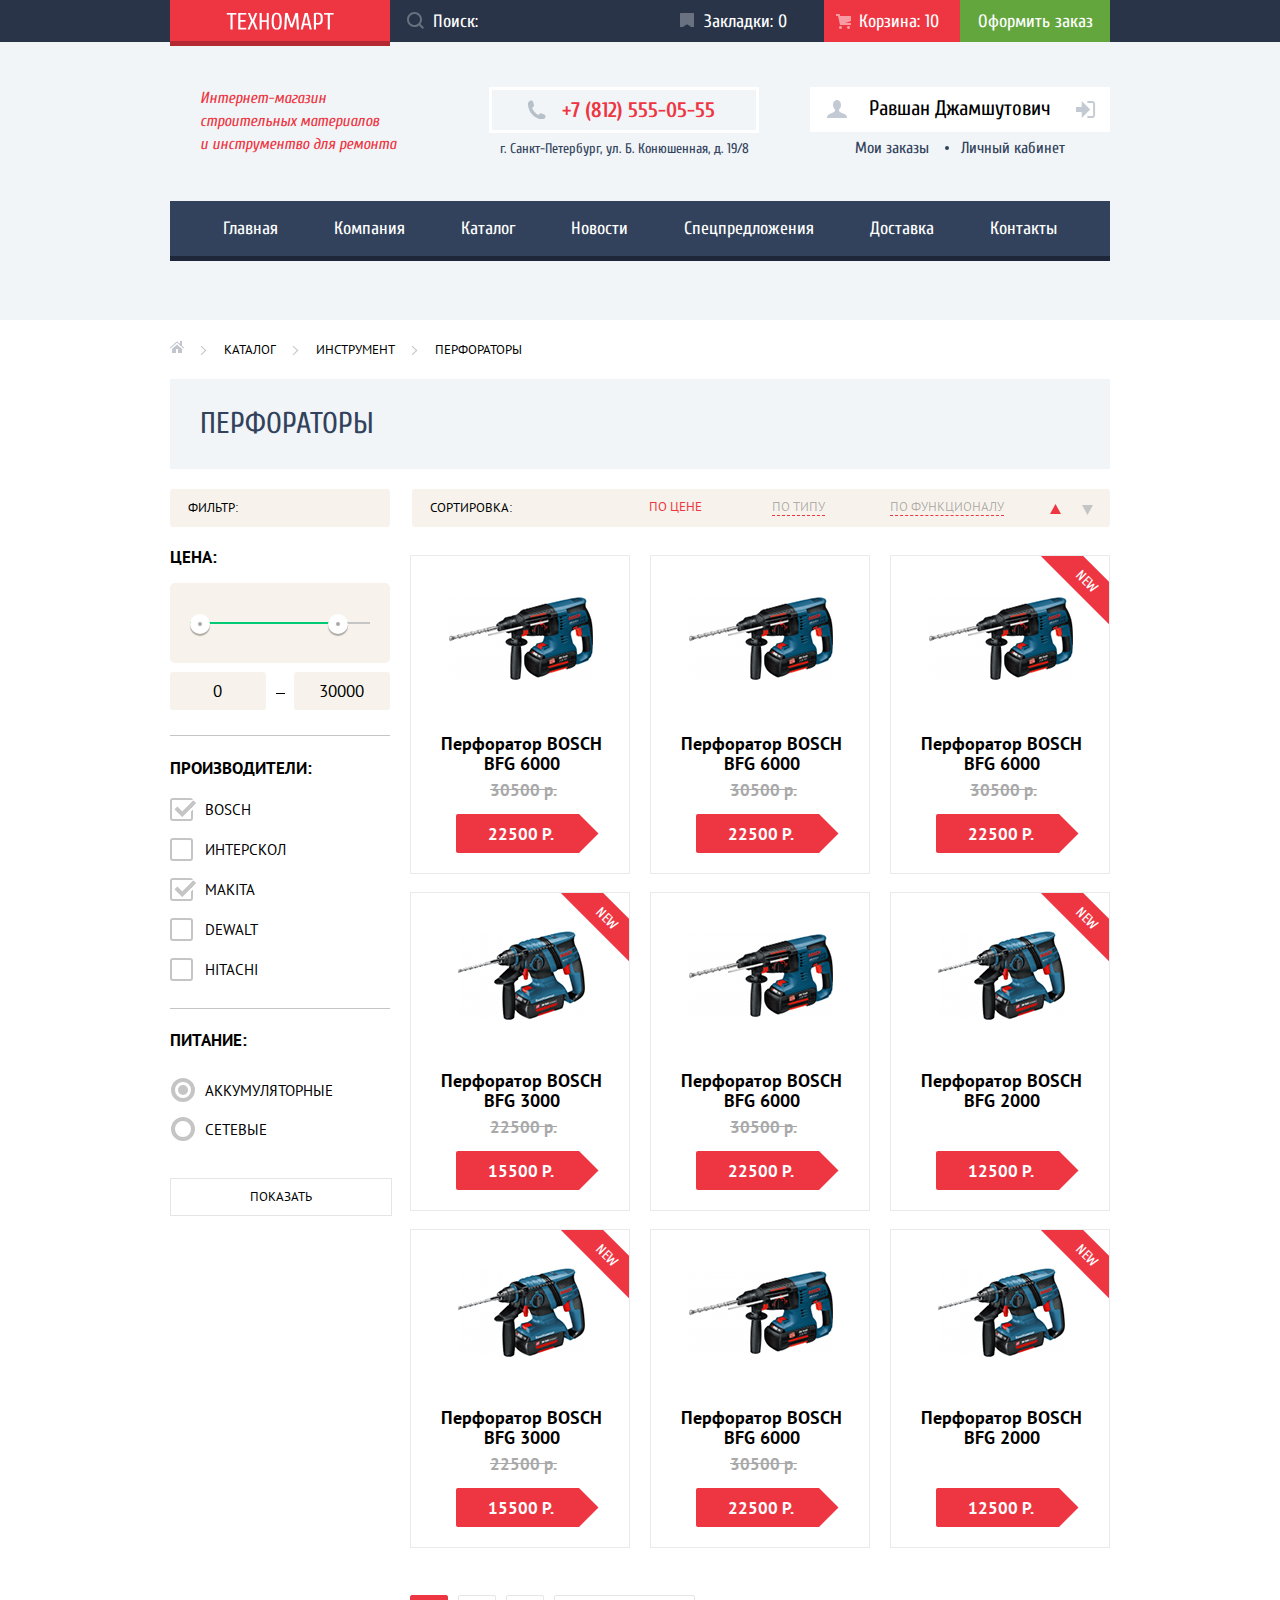
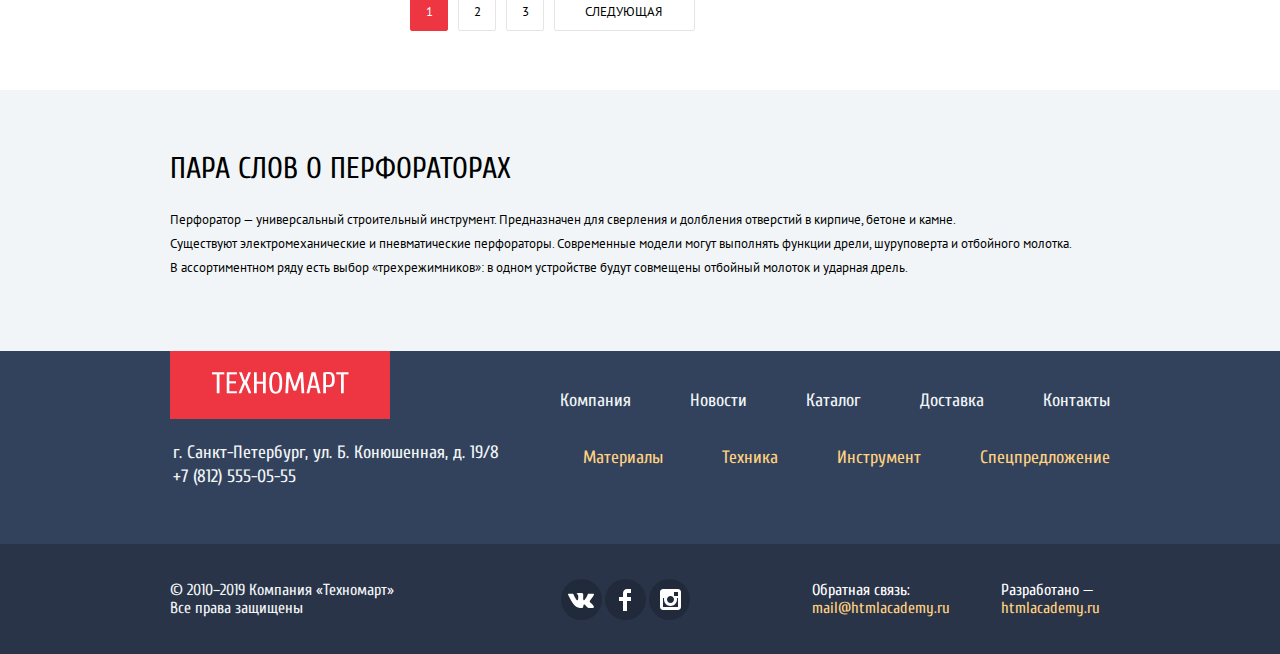
==== commit 136ca06c: ".." ====
--- a/catalog.html
+++ b/catalog.html
@@ -7,7 +7,7 @@
   <link rel="stylesheet"
     href="https://fonts.googleapis.com/css2?family=Cuprum:ital,wght@0,400;0,700;1,400&family=PT+Sans:ital,wght@0,400;0,700;1,400">
   <link rel="stylesheet" href="css/normalize.css">
-  <link rel="stylesheet" href="css/style.min.css">
+  <link rel="stylesheet" href="css/style.css">
 </head>
 
 <body>
@@ -87,7 +87,7 @@
         <h3 class="filter-caption">Фильтр:</h3>
         <form class="filter-form" method="GET" action="https://echo.htmlacademy.ru">
           <fieldset>
-            <legend>ЦЕНА:</legend>
+            <legend class="legend-cap1">ЦЕНА:</legend>
             <div class="range-filter">
 
               <div class="range-controls">
@@ -110,7 +110,7 @@
           </fieldset>
 
           <fieldset>
-            <legend class="legend-cap">Производители</legend>
+            <legend class="legend-cap2">Производители:</legend>
             <ul>
               <li class="filter-option filter-checkbox">
                 <input class="visually-hidden filter-input-checkbox" type="checkbox" name="Bosh" id="filter-bosch" checked>
@@ -140,7 +140,7 @@
           </fieldset>
 
           <fieldset>
-            <legend class="legend-cap-2">Питание</legend>
+            <legend class="legend-cap3">Питание:</legend>
             <ul>
               <li class="filter-option filter-radio">
                 <input class="visually-hidden filter-input-radio filter-input" type="radio" name="product-group" value="acum" id="filter-acum" checked>
--- a/css/style.css
+++ b/css/style.css
@@ -0,0 +1,2524 @@
+
+/* VARIABLES */
+
+:root {
+  --basic-grey: #32425C;
+  --basic-darkgrey: #293449;
+  --universal-grey: #C5C5C5;
+  --basic-red: #EE3643;
+  --basic-redlight: #F7F3EC;
+  --shop-nav-focus: #161d29;
+  --main-nav-focus: #1D2739;
+  --btn-green: #63A63E;
+  --btn-green-hover: #5FBB2D;
+  --btn-green-focus: #518534;
+  --btn-red-hover: #CA2C37;
+  --btn-red-focus: #BA2732;
+  --btn-grey-focus: rgb(50, 66, 92, 0.5);
+  --basic-white: #ffffff;
+  --white-op3: rgb(255, 255, 255, 0.3);
+  --white-op5: rgb(255, 255, 255, 0.5);
+  --basic-black: #000000;
+  --basic-black-op: rgba(0, 0, 0, 0.3);
+  --background-grey: #f1f5f7;
+  --special-yellow: #ffbf47;
+  --special-blue: #3bbce3;
+  --special-lilac: #dc91d8;
+  --special-green: #8ed78f;
+  --special-yellowlight: #ffc047;
+  --special-btn-hover: rgb(197, 197, 197, 0.3);
+  --special-btn-focus: rgb(169, 169, 169, 0.3);
+  --old-price: #a9a9a9;
+  --footer-nav2: #FFD180;
+  --footer-nav1-focus: rgb(241, 245, 247, 0.5);
+  --footer-nav2-focus: rgb(255, 209, 128, 0.5);
+  --page-border: #e5e5e5;
+  --product-border: #eaeaea;
+  --social-button: #212A3A;
+  --bar: #00CA74;
+  --filter-input: #b5b5b5;
+  --green-btn-border: #367315;
+  --logo-border: #B52933;
+  --logo-border-focus: #8D1E26;
+  --shadow: rgba(0, 0, 0, 0.15);
+  --services-border: rgba(141, 139, 139, 0.301);
+}
+
+/* GLOBAL */
+
+body {
+  min-width: 960px;
+  margin: 0;
+  padding: 0;
+  font-family: "Cuprum", Arial, sans-serif;
+  font-size: 18px;
+  line-height: 24px;
+  font-weight: normal;
+  color: var(--basic-grey)
+}
+
+a {
+  text-decoration: none;
+}
+
+img {
+  max-width: 100%;
+  height: auto;
+}
+
+.btn {
+  color: var(--basic-white);
+  font-size: 14px;
+  line-height: 18px;
+  text-transform: uppercase;
+  padding-top: 10px;
+  padding-bottom: 10px;
+}
+
+.btn-red {
+  display: block;
+  background-color: var(--basic-red);
+  width: 192px;
+  text-align: center;
+}
+
+.btn-red:hover {
+  background-color: var(--btn-red-hover);
+}
+
+.btn-red:focus {
+  background-color: var(--btn-red-focus);
+}
+
+.main-caption,
+.about-caption,
+.services-item-caption {
+  font-size: 30px;
+  line-height: 30px;
+  text-transform: uppercase;
+  font-weight: normal;
+
+}
+
+.about-caption {
+  color: var(--basic-black);
+}
+
+.products-caption {
+  font-family: "PT Sans", Arial, sans-serif;
+  font-weight: bold;
+  line-height: 20px;
+  color: var(--basic-black);
+  margin: 0;
+  margin-left: 18px;
+  margin-bottom: 7px;
+  width: 185px;
+}
+
+.container {
+  width: 940px;
+  margin: 0 auto;
+  padding: 0;
+}
+
+.clearfix::after {
+  content: "";
+  display: table;
+  clear: both;
+}
+
+.visually-hidden {
+  position: absolute;
+  width: 1px;
+  height: 1px;
+  margin: -1px;
+  border: 0;
+  padding: 0;
+  white-space: nowrap;
+  -webkit-clip-path: inset(100%);
+          clip-path: inset(100%);
+  clip: rect(0 0 0 0);
+  overflow: hidden;
+}
+
+/* GRID */
+
+.page {
+  height: 100%;
+}
+
+.page-body {
+  min-height: 100%;
+  display: -ms-grid;
+  display: grid;
+  -ms-grid-rows: -webkit-min-content 1fr -webkit-min-content;
+  -ms-grid-rows: min-content 1fr min-content;
+  grid-template-rows: -webkit-min-content 1fr -webkit-min-content;
+  grid-template-rows: min-content 1fr min-content;
+  -ms-flex-line-pack: start;
+      align-content: start;
+}
+
+/* HEADER TOP */
+
+.main-header-bottom .container {
+  display: -ms-grid;
+  display: grid;
+  -ms-grid-columns: 1fr 1fr 1fr;
+  grid-template-columns: 1fr 1fr 1fr;
+}
+
+.main-header-top {
+  background-color: var(--basic-darkgrey);
+  color: var(--basic-white);
+  height: 42px;
+}
+
+.main-header-top .container {
+  display: -webkit-box;
+  display: -ms-flexbox;
+  display: flex;
+}
+
+.main-header-logo {
+  text-align: center;
+  padding-left: 56px;
+  padding-right: 56px;
+  padding-top: 12px;
+  width: 108px;
+  height: 29px;
+  background-color: var(--basic-red);
+  border-bottom: 5px solid var(--logo-border);
+}
+
+.main-header-logo img {
+  width: 108px;
+  height: 18px;
+}
+
+.main-header-logo:hover {
+  background-color: var(--btn-red-hover);
+}
+
+.main-header-logo:focus {
+  background-color: var(--btn-red-focus);
+  border-bottom-color: var(--logo-border-focus);
+}
+
+.search {
+  position: relative;
+  height: 42px;
+  width: 270px;
+  color: var(--basic-white);
+  line-height: 24px;
+  padding: 0;
+  padding-left: 43px;
+  padding-right: 20px;
+  background: url(../img/icon-search.svg) no-repeat 17px 12px;
+  background-color: transparent;
+  border: none;
+  outline: none;
+}
+
+.search::-webkit-input-placeholder {
+  color: var(--basic-white);
+}
+
+.search::-moz-placeholder {
+  color: var(--basic-white);
+}
+
+.search:-ms-input-placeholder {
+  color: var(--basic-white);
+}
+
+.search::-ms-input-placeholder {
+  color: var(--basic-white);
+}
+
+.search::placeholder {
+  color: var(--basic-white);
+}
+
+.search:hover {
+  background: url(../img/icon-search1.svg) no-repeat 17px 12px;
+}
+
+.search:focus {
+  background: url(../img/icon-search-red.svg) no-repeat 17px 12px;
+  background-color: var(--basic-white);
+  color: var(--basic-black);
+}
+
+.shop-nav {
+  list-style: none;
+  padding: 0;
+  margin: 0;
+  display: -webkit-box;
+  display: -ms-flexbox;
+  display: flex;
+  height: 42px;
+}
+
+.shop-nav-item {
+  width: 150px;
+  text-align: center;
+  position: relative;
+}
+
+.bookmarks {
+  padding-left: 29px;
+  padding-right: 9px;
+}
+
+.bookmarks::before {
+  content: "";
+  position: absolute;
+  top: 13px;
+  left: 20px;
+  width: 14px;
+  height: 14px;
+  background: url(../img/icon-bookmark.svg) no-repeat 0 0;
+  opacity: 0.3;
+}
+
+.bookmarks:hover::before {
+  opacity: 1;
+}
+
+.cart-red .cart {
+  margin-left: 14px;
+  width: 100px;
+  padding-left: 25px;
+  padding-right: 12px;
+  background-color: var(--basic-red);
+}
+
+.cart {
+  padding-left: 30px;
+  padding-right: 8px;
+}
+
+.cart::before {
+  content: "";
+  position: absolute;
+  top: 14px;
+  left: 26px;
+  width: 15px;
+  height: 15px;
+  background: url(../img/icon-cart.svg) no-repeat 0 0;
+  opacity: 0.5;
+}
+
+.cart:hover::before {
+  opacity: 1;
+}
+
+.shop-nav-item a {
+  color: var(--basic-white);
+  height: 22px;
+  display: block;
+  padding-top: 10px;
+  padding-bottom: 10px;
+}
+
+.shop-nav-item .order-link {
+  padding-bottom: 10px;
+  background-color: var(--btn-green);
+}
+
+.shop-nav-item a:active,
+.shop-nav-item a:focus {
+  color: var(--white-op5);
+  background-color: var(--shop-nav-focus);
+}
+
+.order-link:hover,
+.shop-nav-item .order-link:focus {
+  background-color: var(--btn-green-hover);
+}
+
+.shop-nav-item .order-link:active {
+  opacity: 1;
+  color: var(--white-op5);
+  background-color: var(--btn-green);
+}
+
+
+
+/* HEADER BOTTOM */
+
+.main-header-bottom {
+  padding-top: 45px;
+  padding-bottom: 59px;
+  background-color: var(--background-grey);
+
+}
+
+.desc,
+.contacts-phone {
+  color: var(--basic-red);
+}
+
+.desc {
+  height: 71px;
+  font-size: 16px;
+  line-height: 23px;
+  font-style: italic;
+  margin: 0;
+  margin-left: 30px;
+}
+
+.address-content {
+  margin-left: 6px;
+  text-align: center;
+  width: 270px;
+}
+
+.phone-container {
+  padding: 5px 40px 5px 69px;
+  margin-bottom: 4px;
+  border: 3px solid var(--basic-white);
+  position: relative;
+}
+
+.contacts-phone {
+  font-size: 21px;
+  font-weight: bold;
+  line-height: 30px;
+}
+
+.contacts-phone::before {
+  content: "";
+  position: absolute;
+  top: 10px;
+  left: 35px;
+  width: 19px;
+  height: 19px;
+  background: url(../img/icon-phone.svg) no-repeat 0 0;
+}
+
+.main-header-bottom address {
+  color: var(--basic-grey);
+  font-size: 14px;
+  font-style: normal;
+}
+
+.user-nav {
+  text-align: right;
+  position: relative;
+
+}
+
+.login-link,
+.reg-link {
+  color: var(--basic-black);
+  background-color: var(--basic-white);
+  font-size: 21px;
+  line-height: 21px;
+  position: absolute;
+  top: 0;
+}
+
+.reg-link {
+  right: 0;
+  padding: 12px 24px;
+}
+
+.login-link {
+  display: block;
+  padding: 12px 28px 12px 43px;
+  display: block;
+  left: 35px;
+}
+
+.login-link::before {
+  content: "";
+  width: 20px;
+  height: 17px;
+  position: absolute;
+  background: url(../img/icon-login.svg) no-repeat 0 0;
+  left: 17px;
+  top: 14px;
+  opacity: 0.3;
+}
+
+.login-link:hover,
+.reg-link:hover,
+.login-link:focus,
+.reg-link:focus {
+  color: var(--basic-red);
+}
+
+.login-link:hover::before,
+.login-link:focus-within::before {
+  opacity: 1;
+}
+
+.login-link:active,
+.reg-link:active {
+  color: var(--basic-black-op);
+}
+
+.login-link:active::before,
+.reg-link:active::before {
+  opacity: 0.3;
+} 
+
+.main-nav {
+  -ms-grid-column: 1;
+      grid-column-start: 1;
+  -ms-grid-column-span: 3;
+  grid-column-end: 4;
+}
+
+.nav-list {
+  background-color: var(--basic-grey);
+  border-bottom: 5px solid var(--main-nav-focus);
+  list-style: none;
+  margin: 0;
+  margin-top: 40px;
+  padding: 0;
+  padding-left: 28px;
+  padding-right: 28px;
+  display: -webkit-box;
+  display: -ms-flexbox;
+  display: flex;
+  -ms-flex-wrap: wrap;
+      flex-wrap: wrap;
+  -webkit-box-pack: justify;
+      -ms-flex-pack: justify;
+          justify-content: space-between;
+}
+
+.nav-item {
+  text-align: center;
+}
+
+.nav-item a {
+  color: var(--basic-white);
+  display: block;
+  padding-top: 16px;
+  padding-bottom: 15px;
+  padding-left: 25px;
+  padding-right: 25px;
+}
+
+.nav-item:hover,
+.nav-item a:focus {
+  background-color: var(--basic-darkgrey);
+}
+
+.nav-item a:active {
+  background-color: var(--main-nav-focus);
+  color: var(--white-op5);
+}
+
+.username {
+  font-size: 21px;
+  line-height: 21px;
+  background-color: var(--basic-white);
+  color: var(--basic-black);
+  display: inline-block;
+  margin: 0;
+  text-align: center;
+  vertical-align: middle;
+  padding-top: 11px;
+  width: 300px;
+  height: 34px;
+}
+
+.account-icon {
+  color: var(--basic-black);
+}
+
+.account-icon::after {
+  content: "";
+  position: absolute;
+  width: 20px;
+  height: 18px;
+  background: url(../img/icon-user.svg) no-repeat 0 0;
+  opacity: 0.3;
+  left: 30px;
+  top: 13px;
+}
+
+.logout-icon {
+  content: "";
+  position: absolute;
+  width: 20px;
+  height: 17px;
+  background: url(../img/icon-login.svg) no-repeat 0 0;
+  opacity: 0.3;
+  right: 14px;
+  top: 14px;
+}
+
+.account-icon:hover::after,
+.logout-icon:hover,
+.account-icon:focus::after,
+.logout-icon:focus {
+  opacity: 1;
+}
+
+.account-icon:active::after,
+.logout-icon:active,
+.account-icon:active::after,
+.logout-icon:active {
+  opacity: 0.3;
+}
+
+.username a:active,
+.my-orders:focus,
+.account:focus {
+  color: var(--universal-grey);
+}
+
+.my-orders,
+.account {
+  font-size: 16px;
+  line-height: 18px;
+  color: var(--basic-grey);
+  margin-top: 7px;
+}
+
+.account {
+  float: right;
+  margin-right: 45px;
+}
+
+.my-orders {
+  float: left;
+  margin-left: 58px;
+  position: relative;
+}
+
+.my-orders::after {
+  content: "";
+  width: 4px;
+  height: 4px;
+  border-radius: 50%;
+  position: absolute;
+  right: -20px;
+  top: 7px;
+  background-color: var(--basic-grey);
+}
+
+.my-orders:hover,
+.account:hover {
+  color: var(--basic-red);
+}
+
+.my-orders:focus,
+.account:focus {
+  color: var(--universal-grey);
+}
+
+/* PROMO */
+
+.promo {
+  display: -ms-grid;
+  display: grid;
+  -ms-grid-columns: 1fr 20px 1fr 20px 1fr;
+  grid-template-columns: 1fr 1fr 1fr;
+  grid-gap: 20px 20px;
+  padding-top: 60px;
+  padding-bottom: 60px;
+}
+
+.promo h1,
+.promo h2 {
+  -ms-grid-column: 1;
+  -ms-grid-column-span: 3;
+  grid-column: 1/4;
+}
+
+.promo-item h3 {
+  font-size: 24px;
+  font-weight: bold;
+  line-height: 30px;
+  color: var(--basic-white);
+  margin-top: 22px;
+  margin-bottom: 14px;
+}
+
+.promo-item {
+  height: 123px;
+  padding-left: 23px;
+  vertical-align: middle;
+}
+
+.materials {
+  background-color: var(--special-yellow);
+  position: relative;
+}
+
+.materials::after {
+  content: "";
+  width: 44px;
+  height: 66px;
+  position: absolute;
+  top: 31px;
+  right: 43px;
+  background: url(../img/materials.png);
+}
+
+.instruments {
+  background-color: var(--special-blue);
+  position: relative;
+}
+
+.instruments::after {
+  content: "";
+  width: 75px;
+  height: 62px;
+  position: absolute;
+  top: 34px;
+  right: 31px;
+  background: url(../img/insruments.png);
+}
+
+.technics {
+  background-color: var(--special-lilac);
+  position: relative;
+}
+
+.technics::after {
+  content: "";
+  width: 78px;
+  height: 62px;
+  position: absolute;
+  top: 31px;
+  right: 31px;
+  background: url(../img/technic.png);
+}
+
+.sale {
+  background-color: var(--special-green);
+  position: relative;
+}
+
+.sale::after {
+  content: "";
+  width: 59px;
+  height: 72px;
+  position: absolute;
+  top: 26px;
+  right: 45px;
+  background: url(../img/sale.png);
+}
+
+.delivery {
+  background-color: var(--special-yellowlight);
+  position: relative;
+}
+
+.delivery::after {
+  content: "";
+  width: 78px;
+  height: 63px;
+  position: absolute;
+  top: 31px;
+  right: 31px;
+  background: url(../img/delivery.png);
+}
+
+.btn-promo {
+  display: block;
+  text-align: center;
+  width: 135px;
+  color: var(--basic-white);
+  background-color: var(--white-op3);
+  margin-bottom: 21px;
+}
+
+.btn-promo:hover {
+  background-color: var(--special-btn-hover);
+}
+
+.btn-promo:focus {
+  background-color: var(--special-btn-focus);
+}
+
+.promo-slider {
+  position: relative;
+  -ms-grid-column: 1;
+  -ms-grid-column-span: 2;
+  grid-column: 1/3;
+  -ms-grid-row: 2;
+  -ms-grid-row-span: 2;
+  grid-row: 2/4;
+}
+
+.main-product-item {
+  background-color: var(--basic-grey);
+  color: var(--basic-white);
+  min-height: 242px;
+  min-width: 596px;
+  padding-left: 24px;
+  padding-top: 24px;
+}
+
+.item-1 {
+  background-image: url(../img/perforator.jpg);
+  background-repeat: no-repeat;
+  background-size: cover;
+}
+
+.item-2 {
+  display: none;
+  background-image: url(../img/drel.jpg);
+  background-repeat: no-repeat;
+  background-size: cover;
+}
+
+.main-product-item h3 {
+  text-transform: uppercase;
+  font-size: 36px;
+  font-weight: bold;
+  line-height: 36px;
+  margin: 0;
+}
+
+.main-product-item p {
+  margin: 0;
+  margin-top: 5px;
+}
+
+.btn-catalog {
+  position: absolute;
+  bottom: 27px;
+  left: 24px;
+}
+
+.btn-back {
+  border: none;
+  position: absolute;
+  width: 22px;
+  height: 40px;
+  top: 122px;
+  left: 24px;
+  background: url(../img/icon-left.svg) no-repeat 0 0;
+  cursor: pointer;
+}
+
+.btn-next {
+  border: none;
+  position: absolute;
+  width: 22px;
+  height: 40px;
+  top: 122px;
+  right: 24px;
+  background: url(../img/icon-left.svg) no-repeat 0 0;
+  -webkit-transform: rotate(180deg);
+      -ms-transform: rotate(180deg);
+          transform: rotate(180deg);
+  cursor: pointer;
+}
+
+.btn-radio-back {
+  border: none;
+  position: absolute;
+  width: 10px;
+  height: 12px;
+  cursor: pointer;
+  background-color: var(--basic-white);
+  border-radius: 50%;
+  bottom: 36px;
+  left: 295px;
+}
+
+.btn-radio-next {
+  border: none;
+  position: absolute;
+  width: 10px;
+  height: 12px;
+  cursor: pointer;
+  background-color: var(--basic-white);
+  border-radius: 50%;
+  bottom: 36px;
+  right: 295px;
+}
+
+.active-btn-radio {
+  background-image: url(../img/btn-active.svg);
+  background-repeat: no-repeat;
+  background-position: 50% 50%;
+}
+
+/* PRODUCTS */
+
+.popular-products {
+  position: relative;
+  padding-bottom: 70px;
+}
+
+.popular-products .btn-red {
+  position: absolute;
+  right: 14px;
+  top: 25px;
+}
+
+.main-caption {
+  background-color: var(--basic-redlight);
+  height: max-content;
+  padding: 29px 240px 30px 28px;
+  margin: 0;
+  margin-bottom: 20px;
+}
+
+.products {
+  display: -ms-grid;
+  display: grid;
+  -ms-grid-columns: 1fr 3fr;
+  grid-template-columns: 1fr 3fr;
+  padding-bottom: 57px;
+}
+
+.products h2 {
+  margin-top: 20px;
+  margin-bottom: 20px;
+  background-color: var(--background-grey);
+  -ms-grid-column: 1;
+  -ms-grid-column-span: 2;
+  grid-column: 1/3;
+  font-size: 30px;
+  line-height: 30px;
+  font-weight: normal;
+  text-transform: uppercase;
+  padding: 30px;
+}
+
+.products-list,
+.pop-products-list {
+  list-style: none;
+  display: -webkit-box;
+  display: -ms-flexbox;
+  display: flex;
+  -ms-flex-wrap: wrap;
+      flex-wrap: wrap;
+  -webkit-box-pack: justify;
+      -ms-flex-pack: justify;
+          justify-content: space-between;
+  margin: 0;
+  padding: 0;
+  gap: 18px 20px;
+}
+
+.catalog-item-image {
+  width: 220px;
+  height: 165px;
+  margin: 0;
+  -o-object-fit: contain;
+     object-fit: contain;
+  display: -webkit-box;
+  display: -ms-flexbox;
+  display: flex;
+  -webkit-box-pack: center;
+      -ms-flex-pack: center;
+          justify-content: center;
+}
+
+.catalog-item-image img {
+  margin: auto 0;
+}
+
+.pop-products-item:hover img,
+.pop-products-item:focus-within img,
+.products-item:hover img ,
+.products-item:focus-within img{
+  display: none;
+}
+
+.pop-products-item:hover .btn-buy,
+.pop-products-item:hover .btn-save,
+.pop-products-item:focus-within .btn-buy,
+.pop-products-item:focus-within .btn-save,
+.products-item:hover .btn-buy,
+.products-item:hover .btn-save,
+.products-item:focus-within .btn-buy,
+.products-item:focus-within .btn-save  {
+  display: block;
+}
+
+.products-list {
+  -ms-grid-column: 2;
+  -ms-grid-column-span: 1;
+  grid-column: 2/3;
+  margin-top: 28px;
+  margin-left: 5px;
+}
+
+.products-item,
+.pop-products-item {
+  font-family: "PT Sans", Arial, sans-serif;
+  line-height: 20px;
+  font-weight: bold;
+  position: relative;
+  border: 1px solid var(--product-border);
+  width: 218px;
+  display: flex;
+  flex-wrap: wrap;
+}
+
+.new {
+  overflow: hidden;
+}
+
+.new::before {
+  font-family: "Cuprum", Arial, sans-serif;
+  content: "new";
+  text-align: center;
+  width: 100px;
+  height: 20px;
+  padding-top: 7px;
+  padding-bottom: 3px;
+  font-size: 14px;
+  line-height: 18px;
+  font-weight: normal;
+  color: var(--basic-white);
+  text-transform: uppercase;
+  background-color: var(--basic-red);
+  position: absolute;
+  -webkit-transform: rotate(45deg);
+      -ms-transform: rotate(45deg);
+          transform: rotate(45deg);
+  right: -28px;
+  top: 10px;
+}
+
+.pop-products-item:hover,
+.products-item:hover {
+  -webkit-box-shadow: 0px 4px 20px var(--shadow);
+          box-shadow: 0px 4px 20px var(--shadow);
+}
+
+.pop-products-item p,
+.products-item p {
+  margin: 0;
+}
+
+.pop-products-item a,
+.products-item a {
+  display: -webkit-box;
+  display: -ms-flexbox;
+  display: flex;
+  -webkit-box-orient: vertical;
+  -webkit-box-direction: normal;
+      -ms-flex-direction: column;
+          flex-direction: column;
+}
+
+.products-caption {
+  font-size: 18px;
+  order: 1;
+  text-align: center;
+  margin-top: 13px;
+}
+
+.price,
+.old-price {
+  font-size: 17px;
+  line-height: 18px;
+  display: -webkit-box;
+  display: -ms-flexbox;
+  display: flex;
+  width: 75px;
+  -webkit-box-pack: center;
+      -ms-flex-pack: center;
+          justify-content: center;
+  margin-left: 45px;
+}
+
+.old-price {
+  color: var(--old-price);
+  -webkit-text-decoration-line: line-through;
+          text-decoration-line: line-through;
+  margin-left: 75px;
+  margin-bottom: 74px;
+}
+
+.price {
+  position: absolute;
+  text-align: center;
+  background-color: var(--basic-red);
+  color: var(--basic-white);
+  width: 130px;
+  height: 19px;
+  bottom: 20px;
+  margin-left: 45px;
+  padding-right: 13px;
+  border-radius: 2px;
+}
+
+.price::before {
+  content: "";
+  position: absolute;
+  right: 0;
+  bottom: 0;
+  border: 10px solid transparent;
+  border-right: 10px solid var(--basic-white);
+  border-bottom: 10px solid var(--basic-white);
+}
+
+.price::after {
+  content: "";
+  position: absolute;
+  right: 0;
+  top: 0;
+  border: 10px solid transparent;
+  border-top: 10px solid var(--basic-white);
+  border-right: 10px solid var(--basic-white);
+}
+
+.products-item .btn-buy,
+.products-item .btn-save,
+.pop-products-item .btn-buy,
+.pop-products-item .btn-save {
+  display: none;
+  font-family: "Cuprum", Arial, sans-serif;
+  font-style: normal;
+  font-weight: normal;
+  text-align: center;
+  border-radius: 3px;
+}
+
+.buttons-shop {
+  position: absolute;
+  top: 38px;
+  left: 41px;
+}
+
+.btn-buy {
+  background-color: var(--btn-green);
+  color: var(--basic-white);
+  width: 42px;
+  height: -webkit-min-content;
+  height: -moz-min-content;
+  height: min-content; 
+  padding-bottom: 7px;
+  padding-left: 53px;
+  padding-right: 40px;
+  margin-bottom: 10px;
+  border-bottom: 3px solid var(--green-btn-border);
+}
+
+.btn-buy::before {
+  content: "";
+  width: 15px;
+  height: 15px;
+  position: absolute;
+  background: url(../img/icon-cart.svg) no-repeat 0 0;
+  left: 30px;
+  opacity: 0.3;
+}
+
+.btn-buy:hover {
+  background-color: var(--btn-green-hover);
+  color: var(--basic-white);
+}
+
+.btn-buy:focus {
+  background-color: var(--btn-green-focus);
+  color: var(--basic-white);
+}
+
+.btn-save {
+  background-color: var(--basic-white);
+  color: var(--basic-grey);
+  border: 3px solid var(--btn-green);
+  width: 129px;
+  height: -webkit-max-content;
+  height: -moz-max-content;
+  height: max-content;
+  padding-top: 7px;
+  padding-bottom: 7px;
+}
+
+.btn-save:hover {
+  background-color: var(--basic-white);
+  border-color: var(--basic-grey);
+}
+
+.btn-save:focus {
+  opacity: 0.5;
+}
+
+/* BREADCRUMBS */
+
+.breadcrumbs {
+  padding-top: 21px;
+  font-family: "PT Sans", Arial, sans-serif;
+  font-size: 13px;
+  line-height: 18px;
+  text-transform: uppercase;
+}
+
+.breadcrumbs-list {
+  list-style: none;
+  display: -webkit-box;
+  display: -ms-flexbox;
+  display: flex;
+  padding: 0;
+  margin: 0;
+}
+
+.breadcrumbs-item {
+  margin-right: 40px;
+  position: relative;
+}
+
+.breadcrumbs-item:not(:last-of-type)::before {
+  content: "";
+  position: absolute;
+  right: -23px;
+  top: 11px;
+  width: 7px;
+  height: 1px;
+  background-color: var(--universal-grey);
+  -webkit-transform: rotate(-45deg);
+      -ms-transform: rotate(-45deg);
+          transform: rotate(-45deg);
+}
+
+.breadcrumbs-item:not(:last-of-type)::after {
+  content: "";
+  position: absolute;
+  top: 7px;
+  right: -23px;
+  width: 7px;
+  height: 1px;
+  background-color: var(--universal-grey);
+  -webkit-transform: rotate(45deg);
+      -ms-transform: rotate(45deg);
+          transform: rotate(45deg);
+}
+
+.breadcrumbs a {
+  color: var(--basic-black);
+}
+
+.main-page {
+  content: "";
+  display: block;
+  width: 14px;
+  height: 12px;
+  background: url(../img/icon-home.png) no-repeat 0 0;
+}
+
+.pages-list {
+  list-style: none;
+  -ms-grid-column: 2;
+  -ms-grid-column-span: 1;
+  grid-column: 2/3;
+  display: -webkit-box;
+  display: -ms-flexbox;
+  display: flex;
+  margin: 0;
+  padding: 0;
+  padding-left: 5px;
+  margin-top: 47px;
+}
+
+.pages-item {
+  margin-right: 10px;
+  min-width: 38px;
+  min-height: 38px;
+}
+
+.pages-item a {
+  font-family: "PT Sans", Arial, sans-serif;
+  font-weight: normal;
+  font-size: 13px;
+  line-height: 18px;
+  text-transform: uppercase;
+  color: var(--basic-black);
+  border: 1px solid var(--page-border);
+  -webkit-box-sizing: border-box;
+          box-sizing: border-box;
+  border-radius: 2px;
+  display: block;
+  padding: 7px 10px 9px 15px;
+}
+
+.active-page a {
+  border-color: var(--basic-red);
+  background-color: var(--basic-red);
+  color: var(--basic-white);
+}
+
+.pages-item .next {
+  padding: 7px 32px 9px 30px;
+}
+
+.pages-item a:hover {
+  color: var(--basic-black);
+  border: 1px solid var(--universal-grey);
+  -webkit-box-sizing: border-box;
+          box-sizing: border-box;
+  border-radius: 2px;
+}
+
+.pages-item a:focus {
+  color: var(--basic-black);
+  border: 1px solid var(--basic-red);
+  -webkit-box-sizing: border-box;
+          box-sizing: border-box;
+  border-radius: 2px;
+}
+
+.active-page a:hover {
+  border-color: var(--basic-red);
+  background-color: var(--basic-red);
+  color: var(--basic-white);
+}
+
+/* SORTING */
+
+.filter,
+.sorting {
+  font-family: "PT Sans", Arial, sans-serif;
+  font-size: 13px;
+  line-height: 18px;
+  text-transform: uppercase;
+  color: var(--basic-black);
+}
+
+.filter h3,
+.sorting h3 {
+  margin: 0;
+  padding-top: 10px;
+  padding-left: 18px;
+  font-size: 13px;
+  font-weight: normal;
+  line-height: 18px;
+  background-color: var(--basic-redlight);
+  border-radius: 3px;
+}
+
+.filter {
+  -ms-grid-row: 2;
+  -ms-grid-row-span: 2;
+  grid-row: 2/4;
+  width: 220px;
+  color: var(--basic-black);
+}
+
+.filter-caption {
+  height: max-content;
+  padding-bottom: 10px;
+}
+
+.range-filter {
+  width: 220px;
+  margin-top: 11px;
+  margin-bottom: 25px;
+}
+
+.range-controls {
+  position: relative;
+  height: 41px;
+  background-color: var(--basic-redlight);
+  border-radius: 5px;
+  margin-bottom: 9px;
+  padding-top: 39px;
+  padding-right: 20px;
+  padding-left: 20px;
+}
+
+.range-controls .scale {
+  height: 2px;
+  background: var(--universal-grey)
+}
+
+.range-controls .bar {
+  width: 70%;
+  height: 2px;
+  background: var(--bar);
+}
+
+.range-controls .toggle {
+  position: absolute;
+  top: 31px;
+  left: 0;
+  width: 4px;
+  height: 4px;
+  padding: 0;
+  border: 8px solid var(--basic-white);
+  background-color: var(--old-price);
+  border-radius: 50%;
+  -webkit-box-shadow: 0 2px 1px 0 var(--basic-black-op);
+          box-shadow: 0 2px 1px 0 var(--basic-black-op);
+  cursor: pointer;
+}
+
+.range-controls .toggle-min {
+  left: 18px;
+}
+
+.range-controls .toggle-max {
+  left: 140px;
+}
+
+.price-controls {
+  display: -webkit-box;
+  display: -ms-flexbox;
+  display: flex;
+  -webkit-box-pack: justify;
+      -ms-flex-pack: justify;
+          justify-content: space-between;
+}
+
+.price-controls input {
+  font-family: "PT Sans", Arial, sans-serif;
+  font-style: normal;
+  font-weight: normal;
+  font-size: 17px;
+  line-height: 18px;
+  text-transform: uppercase;
+  width: 63px;
+  padding: 10px;
+  text-align: center;
+  border: none;
+  background-color: var(--basic-redlight);
+  border-radius: 3px;
+  padding-left: 23px;
+}
+
+.price-controls .min-price {
+  position: relative;
+}
+
+.price-controls .min-price::after {
+  content: "";
+  position: absolute;
+  width: 9px;
+  height: 1px;
+  background-color: var(--basic-black);
+  right: -19px;
+  top: 21px;
+}
+
+.filter ul {
+  list-style: none;
+  margin: 0;
+  margin-top: 15px;
+  margin-bottom: 10px;
+  padding: 0;
+}
+
+.filter-form fieldset {
+  padding: 0;
+  margin: 0;
+  border: none;
+  border-bottom: 1px solid var(--universal-grey);
+}
+
+.filter-form fieldset:last-of-type {
+  border-bottom: none;
+}
+
+.filter-form legend {
+  font-family: "PT Sans", Arial, sans-serif;
+  font-style: normal;
+  font-weight: bold;
+  font-size: 17px;
+  line-height: 30px;
+  text-transform: uppercase;
+  color: var(--basic-black);
+}
+
+.legend-cap1 {
+  padding-top: 15px;
+}
+
+.legend-cap2 {
+  padding-top: 17px;
+}
+
+.legend-cap3 {
+  padding-top: 16px;
+  margin-bottom: 9px;
+}
+
+.filter-option {
+  font-size: 15px;
+  line-height: 19px;
+  padding-left: 35px;
+}
+
+.filter-checkbox {
+  padding-bottom: 19px;
+}
+
+.filter-radio {
+  margin-bottom: 18px;
+}
+
+
+.filter-option label {
+  position: relative;
+  display: block;
+  cursor: pointer;
+  -webkit-user-select: none;
+     -moz-user-select: none;
+      -ms-user-select: none;
+          user-select: none;
+  padding-top: 2px;
+}
+
+.filter-input-checkbox:hover+label,
+.filter-input-checkbox:focus+label {
+  color: var(--basic-black);
+}
+
+.filter-input-checkbox+label::before {
+  content: "";
+  position: absolute;
+  width: 19px;
+  height: 19px;
+  top: 0;
+  left: -35px;
+  border: 2px solid var(--universal-grey);
+  border-radius: 3px;
+}
+
+.filter-input-checkbox:checked+label::after {
+  content: "";
+  position: absolute;
+  width: 22px;
+  height: 17px;
+  left: -31px;
+  bottom: 2px;
+  background: url(../img/sshape.png) no-repeat 0 0;
+}
+
+.filter-input-checkbox+label:hover::before,
+.filter-input-radio+label:hover::before {
+  border-color: var(--filter-input);
+}
+
+.filter-input-checkbox:focus+label::before,
+.filter-input-radio:focus+label::before {
+  border-color: var(--filter-input);
+}
+
+.filter-input-checkbox:disabled+label,
+.filter-input-radio:disabled+label {
+  opacity: 0.3;
+}
+
+.filter-input-radio+label::before {
+  content: "";
+  position: absolute;
+  left: -34px;
+  top: -1px;
+  width: 16px;
+  height: 16px;
+  border: 4px solid var(--universal-grey);
+  border-radius: 50%;
+}
+
+.filter-input-radio:checked+label::after {
+  content: "";
+  position: absolute;
+  left: -27px;
+  top: 6px;
+  width: 10px;
+  height: 10px;
+  background-color: var(--universal-grey);
+  border-radius: 50%;
+}
+
+.btn-filter {
+  margin-top: 21px;
+  border: 1px solid var(--page-border);
+  background: none;
+  font-size: 13px;
+  color: var(--basic-black);
+  padding: 9px 79px;
+  cursor: pointer;
+}
+
+.btn-filter:hover {
+  border-color: var(--universal-grey);
+}
+
+.btn-filter:focus {
+  border-color: var(--basic-red);
+}
+
+.sorting {
+  margin-left: 7px;
+  height: -webkit-max-content;
+  height: -moz-max-content;
+  height: max-content;
+  padding-bottom: 10px;
+  display: -webkit-box;
+  display: -ms-flexbox;
+  display: flex;
+  -webkit-box-pack: justify;
+      -ms-flex-pack: justify;
+          justify-content: space-between;
+  position: relative;
+  background-color: var(--basic-redlight);
+  border-radius: 3px;
+}
+
+.sorting h3 {
+  width: 150px;
+}
+
+.sorting-list {
+  list-style: none;
+  color: var(--basic-black);
+  display: -webkit-box;
+  display: -ms-flexbox;
+  display: flex;
+  -ms-flex-wrap: wrap;
+      flex-wrap: wrap;
+  -webkit-box-pack: justify;
+      -ms-flex-pack: justify;
+          justify-content: space-between;
+  justify-items: flex-start;
+  padding: 0;
+  margin: 0;
+  margin-right: 106px;
+  margin-top: 9px;
+}
+
+.sorting-list-item {
+  margin-left: 65px;
+}
+
+.sorting-list-item:nth-child(1) {
+  margin-right: 5px;
+}
+
+.sorting-list-item a {
+  color: var(--basic-black-op);
+  border-bottom: 1px dashed var(--basic-red);
+}
+
+.sorting-list-item a:hover {
+  color: var(--basic-black);
+  border-bottom: 1px solid var(--basic-red);
+}
+
+.sorting-list-item a:focus {
+  color: var(--basic-red);
+  border-bottom: none;
+}
+
+.active-sort a {
+  color: var(--basic-red);
+  border: none;
+}
+
+.active-sort a:hover,
+.active-sort a:focus {
+  color: var(--basic-red);
+  border: none;
+}
+
+.price-more {
+  cursor: pointer;
+  background-color: transparent;
+  position: absolute;
+  right: 49px;
+  top: 12px;
+}
+
+.price-less {
+  cursor: pointer;
+  background-color: transparent;
+  position: absolute;
+  -webkit-transform: rotate(180deg);
+      -ms-transform: rotate(180deg);
+          transform: rotate(180deg);
+  top: 11px;
+  right: 17px;
+}
+
+.price-more:hover path,
+.price-less:hover path,
+.price-more:focus path,
+.price-less:focus path {
+  fill: var(--basic-black);
+}
+
+.price-more:active path,
+.price-less:active path {
+  fill: var(--basic-red);
+}
+
+.active-price path{
+  fill: var(--basic-red);
+}
+
+.active-price:hover path,
+.active-price:active path,
+.active-price:focus path {
+  fill: var(--basic-red);
+}
+
+/* POPULAR MANUFACT */
+
+.popular-manufacturers {
+  position: relative;
+  padding-bottom: 70px;
+}
+
+.popular-manufacturers .btn-red {
+  position: absolute;
+  right: 19px;
+  top: 25px;
+}
+
+.popular-manufacturers-list {
+  list-style: none;
+  display: -webkit-box;
+  display: -ms-flexbox;
+  display: flex;
+  -ms-flex-wrap: wrap;
+      flex-wrap: wrap;
+  gap: 20px;
+  margin: 0;
+  padding: 0;
+}
+
+.popular-manufacturer {
+  border: 1px solid var(--product-border);
+  -webkit-box-sizing: border-box;
+          box-sizing: border-box;
+  width: 220px;
+  height: 145px;
+  display: -webkit-box;
+  display: -ms-flexbox;
+  display: flex;
+  -webkit-box-pack: center;
+      -ms-flex-pack: center;
+          justify-content: center;
+  -webkit-box-align: center;
+      -ms-flex-align: center;
+          align-items: center;
+}
+
+.popular-manufacturer:nth-child(4n+4) {
+  margin-right: 0;
+}
+
+.popular-manufacturer:hover {
+  -webkit-box-shadow: 0px 4px 20px var(--shadow);
+          box-shadow: 0px 4px 20px var(--shadow);
+}
+
+.popular-manufacturer:active {
+  opacity: 0.3;
+}
+
+/* SERVICES */
+
+.services-grid {
+  display: -ms-grid;
+  display: grid;
+  -ms-grid-columns: 1fr 2fr;
+  grid-template-columns: 1fr 2fr;
+}
+
+.about-caption {
+  margin: 0;
+}
+
+.services,
+.company,
+.contacts,
+.about-perf {
+  color: var(--basic-black);
+  font-size: 13px;
+}
+
+.services p,
+.company p,
+.contacts p {
+  font-family: "PT Sans", Arial, sans-serif;
+  margin: 0;
+}
+
+.services .services-desc {
+  width: 400px;
+  margin-top: 25px;
+  margin-bottom: 70px;
+}
+
+.services {
+  background-color: var(--background-grey);
+  padding-top: 64px;
+  padding-bottom: 98px;
+}
+
+.services-list {
+  list-style: none;
+  width: 240px;
+  margin: 0;
+  padding: 0;
+  position: relative;
+}
+
+.services-list::before {
+  content: "";
+  position: absolute;
+  right: 0;
+  top: -45px;
+  width: 10px;
+  height: 279px;
+  background-image: url(../img/oobject.png);
+}
+
+.services-item  {
+  -webkit-box-sizing: content-box;
+          box-sizing: content-box;
+  padding: 15px 0 16px 22px;
+  font-weight: bold;
+  font-size: 21px;
+  line-height: 30px;
+  background-color: var(--basic-grey);
+  display: block;
+  height: -webkit-max-content;
+  height: -moz-max-content;
+  height: max-content;
+  color: var(--basic-white);
+  border-bottom: 1px solid var(--basic-darkgrey);
+  border-top: 1px solid var(--services-border);
+}
+
+.services-item:hover,
+.services-item:focus {
+  background-color: var(--basic-darkgrey);
+  border-color: transparent;
+}
+
+.services-item-current,
+.services-item-current:hover,
+.services-item-current:active,
+.services-item-current:focus {
+  border-color: transparent;
+  color: var(--basic-grey);
+  background-color: var(--basic-white);
+}
+
+.services-item-caption {
+  color: var(--basic-grey);
+  margin: 0;
+  margin-bottom: 30px;
+}
+
+.service-delivery,
+.service-guarantee,
+.service-credit {
+  margin-left: 7px;
+}
+
+.service-delivery p,
+.service-guarantee p,
+.service-credit p {
+  width: 335px;
+}
+
+.service-delivery {
+  background-color: var(--background-grey);
+  background: url(../img/llayer131.png) no-repeat;
+  background-position: 100% -28%;
+}
+
+.service-guarantee {
+  background-color: var(--background-grey);
+  background: url(../img/llayer130.png) no-repeat;
+  background-position: 100% 0%;
+  display: none;
+}
+
+.service-credit {
+  background-color: var(--background-grey);
+  background: url(../img/llayer119.png) no-repeat;
+  background-position: 100% 0%;
+  display: none;
+}
+
+.service-credit .btn-red {
+  border-radius: 3px;
+  margin-top: 25px;
+}
+
+/* COMPANY */
+
+
+.about-grid {
+  display: -ms-grid;
+  display: grid;
+  padding-top: 70px;
+  padding-bottom: 68px;
+  -ms-grid-columns: 2fr 1fr;
+  grid-template-columns: 2fr 1fr;
+}
+
+.about-caption {
+  margin-bottom: 24px;
+}
+
+.company {
+  width: 460px;
+}
+
+.company p:first-of-type {
+  margin-bottom: 25px;
+}
+
+.contacts img {
+  cursor: pointer;
+}
+
+.company-list {
+  font-family: "Cuprum", Arial, sans-serif;
+  list-style: none;
+  font-size: 18px;
+  margin: 0;
+  padding: 0;
+  padding-left: 38px;
+  margin-top: 4px;
+  margin-bottom: 20px;
+}
+
+.company-list li {
+  position: relative;
+  margin-bottom: 12px;
+}
+
+.company-list li::before {
+  content: "";
+  position: absolute;
+  width: 25px;
+  height: 2px;
+  left: -38px;
+  top: 11px;
+  background: var(--basic-red);
+}
+
+.btn-company {
+  text-align: center;
+  padding: 11px 15px 9px 14px;
+}
+
+/* CONTACTS */
+
+.contacts {
+  margin-left: 20px;
+}
+
+.contacts .mail-btn {
+  margin-top: 20px;
+  min-width: 300px;
+}
+
+.contacts img {
+  margin-top: 32px;
+}
+
+/* ABOUT PERF */
+
+.about-perf {
+  background-color: var(--background-grey);
+  padding-top: 64px;
+  padding-bottom: 71px;
+}
+
+.about-perf p {
+  font-family: "PT Sans", Arial, sans-serif;
+font-style: normal;
+font-weight: normal;
+font-size: 13px;
+line-height: 24px;
+  margin: 0;
+}
+
+/* FOOTER TOP */
+
+.footer-top {
+  background-color: var(--basic-grey);
+  padding-bottom: 55px;
+}
+
+.footer-top .container {
+  display: -ms-grid;
+  display: grid;
+  -ms-grid-columns: 1fr 4fr;
+  grid-template-columns: 1fr 4fr;
+}
+
+.footer-logo {
+  width: 220px;
+  height: 48px;
+  background-color: var(--basic-red);
+  text-align: center;
+  padding-top: 20px;
+  outline: 1;
+}
+
+.footer-nav-1,
+.footer-nav-2 {
+  list-style: none;
+  display: -webkit-box;
+  display: -ms-flexbox;
+  display: flex;
+  -ms-flex-wrap: wrap;
+      flex-wrap: wrap;
+  -webkit-box-pack: end;
+      -ms-flex-pack: end;
+          justify-content: flex-end;
+  padding: 0;
+}
+
+.footer-nav-1 {
+  margin-top: 38px;
+}
+
+.footer-nav-2 {
+  -ms-grid-column: 2;
+  -ms-grid-column-span: 1;
+  grid-column: 2/3;
+  -ms-grid-row: 2;
+  -ms-grid-row-span: 1;
+  grid-row: 2/3;
+  margin-top: 15px;
+}
+
+.footer-nav-1-item a {
+  color: var(--background-grey);
+  margin-left: 59px;
+}
+
+.footer-nav-2-item a {
+  color: var(--footer-nav2);
+  margin-left: 59px;
+}
+
+.footer-nav-1-item a:hover,
+.footer-nav-2-item a:hover {
+  -webkit-text-decoration-line: underline;
+          text-decoration-line: underline;
+}
+
+.footer-nav-1-item a:focus,
+.footer-nav-2-item a:focus {
+  opacity: 0.5;
+  -webkit-text-decoration-line: none;
+          text-decoration-line: none;
+}
+
+.footer-contacts {
+  -ms-grid-column: 1;
+  -ms-grid-column-span: 2;
+  grid-column: 1/3;
+  -ms-grid-row: 2;
+  -ms-grid-row-span: 1;
+  grid-row: 2/3;
+  margin-top: 10px;
+  margin-left: 3px;
+}
+
+.footer-contacts address,
+.contacts-phone-footer {
+  font-size: 18px;
+  font-weight: normal;
+  font-style: normal;
+  line-height: 24px;
+  color: var(--background-grey);
+}
+
+/* FOOTER BOTTOM */
+
+.footer-bottom {
+  font-size: 16px;
+  line-height: 18px;
+  background-color: var(--basic-darkgrey);
+  color: var(--basic-white);
+  padding-top: 37px;
+  padding-bottom: 34px;
+}
+
+.footer-bottom .container {
+  display: -ms-grid;
+  display: grid;
+  -ms-grid-columns: 2fr 2fr 3fr;
+  grid-template-columns: 2fr 2fr 3fr;
+}
+
+.social-button-list {
+  list-style: none;
+  display: -webkit-box;
+  display: -ms-flexbox;
+  display: flex;
+  -ms-flex-wrap: wrap;
+      flex-wrap: wrap;
+  margin: 0;
+  margin-left: 82px;
+}
+
+.social-button {
+  display: inline-block;
+  vertical-align: middle;
+  width: 41px;
+  height: 41px;
+  background-color: var(--social-button);
+  border-radius: 50%;
+  margin-right: 3px;
+  margin-top: -2px;
+}
+
+.social-button:hover,
+.social-button:focus-within {
+  background-color: var(--basic-red);
+}
+
+.vk {
+  background-image: url(../img/icon-vk.svg);
+  background-repeat: no-repeat;
+  background-position: 50% 50%;
+}
+
+.fb {
+  background-image: url(../img/icon-fb.svg);
+  background-repeat: no-repeat;
+  background-position: 50% 50%;
+}
+
+.inst {
+  background-image: url(../img/icon-insta.svg);
+  background-repeat: no-repeat;
+  background-position: 55% 50%;
+}
+
+.feedback {
+  display: -webkit-box;
+  display: -ms-flexbox;
+  display: flex;
+  -ms-flex-wrap: wrap;
+      flex-wrap: wrap;
+  list-style: none;
+  margin: 0;
+  margin-left: 65px;
+}
+
+.feedback li {
+  width: -webkit-min-content;
+  width: -moz-min-content;
+  width: min-content;
+}
+
+.feedback li:last-child {
+  margin-left: 51px;
+}
+
+.copyright p,
+.feedback p,
+.developed p {
+  color: var(--background-grey);
+  margin: 0;
+}
+
+.feedback a,
+.developed a {
+  color: var(--footer-nav2);
+}
+
+.feedback a:hover,
+.developed a:hover {
+  -webkit-text-decoration-line: underline;
+          text-decoration-line: underline;
+}
+
+.feedback a:focus,
+.developed a:focus {
+  -webkit-text-decoration-line: none;
+          text-decoration-line: none;
+  color: var(--basic-red);
+}
+
+
+/* MODAL */
+
+.modal {
+  background-color: var(--basic-white);
+  -webkit-box-shadow: 0px 4px 20px var(--shadow);
+          box-shadow: 0px 4px 20px var(--shadow);
+  color: var(--basic-black);
+  border-top: 7px solid var(--basic-red);
+  position: fixed;
+  top: 0;
+  right: 0;
+  bottom: 0;
+  left: 0;
+  margin: auto;
+}
+
+.modal-close {
+  position: absolute;
+  top: 10px;
+  right: 10px;
+  width: 30px;
+  height: 30px;
+  background-color: transparent;
+  border: 0;
+  cursor: pointer;
+}
+
+.modal-close::before,
+.modal-close::after {
+  content: "";
+  position: absolute;
+  top: 10px;
+  left: 5px;
+  width: 25px;
+  height: 4px;
+  background-color: var(--basic-red);
+}
+
+.modal-close::before {
+  -webkit-transform: rotate(45deg);
+      -ms-transform: rotate(45deg);
+          transform: rotate(45deg);
+}
+
+.modal-close::after {
+  -webkit-transform: rotate(-45deg);
+      -ms-transform: rotate(-45deg);
+          transform: rotate(-45deg);
+}
+
+.modal-map {
+  width: 943px;
+  height: 443px;
+  display: none;
+}
+.mail-form {
+  display: -ms-grid;
+  display: grid;
+  -ms-grid-columns: 1fr 1fr;
+  grid-template-columns: 1fr 1fr;
+}
+
+.form-username,
+.form-usermail {
+  line-height: 24px;
+  -webkit-box-sizing: border-box;
+          box-sizing: border-box;
+  width: 218px;
+  height: 38px;
+  border: 2px solid var(--universal-grey);
+  border-radius: 2px;
+}
+
+.form-username {
+  margin-right: 20px;
+}
+
+.mail-form input,
+.lettertext {
+  padding-left: 12px;
+}
+
+.lettertext {
+  resize: none;
+  line-height: 24px;
+}
+
+.p-username label,
+.p-usermail label {
+  width: 220px;
+  margin-bottom: 11px;
+}
+
+
+.mail-form input::-webkit-input-placeholder, .lettertext::-webkit-input-placeholder {
+  font-size: 13px;
+}
+
+
+.mail-form input::-moz-placeholder, .lettertext::-moz-placeholder {
+  font-size: 13px;
+}
+
+
+.mail-form input:-ms-input-placeholder, .lettertext:-ms-input-placeholder {
+  font-size: 13px;
+}
+
+
+.mail-form input::-ms-input-placeholder, .lettertext::-ms-input-placeholder {
+  font-size: 13px;
+}
+
+
+.mail-form input::placeholder,
+.lettertext::placeholder {
+  font-size: 13px;
+}
+
+.mail-form p:nth-child(3) {
+  -ms-grid-column: 1;
+  -ms-grid-column-span: 2;
+  grid-column: 1/3;
+}
+
+.mail-form p {
+  display: -webkit-box;
+  display: -ms-flexbox;
+  display: flex;
+  -ms-flex-wrap: wrap;
+      flex-wrap: wrap;
+  margin: 0;
+}
+
+.lettertext {
+  width: 440px;
+  height: 115px;
+  border: 2px solid var(--universal-grey);
+  border-radius: 2px;
+}
+
+.form-button {
+  -ms-grid-column: 1;
+  -ms-grid-column-span: 2;
+  grid-column: 1/3;
+  background-color: var(--background-grey);
+  margin: 0;
+  padding: 0;
+}
+
+.button {
+  width: 460px;
+  border: none;
+  background-color: var(--basic-red);
+  color: var(--basic-white);
+  cursor: pointer;
+  margin: 37px 80px;
+}
+
+.mail-form .p-username,
+.mail-form .p-usermail {
+  margin-top: 46px;
+}
+
+.mail-form .p-username,
+.mail-form .p-lettertext {
+  margin-left: 80px;
+}
+
+.mail-form .p-lettertext {
+  margin-top: 13px;
+  margin-bottom: 37px;
+}
+
+.modal-mail {
+  display: none;
+  width: 620px;
+  height: 431px;
+  }
+
+.modal-order p,
+.modal-order h2 {
+  margin: 0;
+  text-align: center;
+}
+
+.modal-order h2 {
+  font-family: "Cuprum", Arial, sans-serif;
+  font-style: normal;
+  font-weight: bold;
+  font-size: 24px;
+  line-height: 30px;
+  margin-top: 66px;
+  margin-bottom: 67px;
+}
+
+.modal-order h2::before {
+  content: "";
+  position: absolute;
+  width: 66px;
+  height: 66px;
+  background-color: var(--btn-green);
+  border-radius: 50%;
+  left: 81px;
+  top: 48px;
+  background-image: url(../img/sshape1.svg);
+  background-repeat: no-repeat;
+  background-position: center;
+}
+
+.modal-order p {
+  padding-left: 114px;
+  display: -webkit-box;
+  display: -ms-flexbox;
+  display: flex;
+  -ms-flex-wrap: wrap;
+      flex-wrap: wrap;
+  background-color: var(--background-grey);
+  height: 112px;
+}
+
+.btn-order1,
+.btn-order2 {
+  outline: none;
+  border: none;
+  cursor: pointer;
+  height: 38px;
+  margin-top: 37px;
+}
+
+.btn-order1 {
+  margin-right: 10px;
+}
+
+.btn-order1:hover {
+  background-color: var(--basic-white);
+  color: var(--basic-black);
+}
+
+.btn-order1:focus {
+  opacity: 0.3;
+}
+
+.btn-order2 {
+  background-color: var(--basic-white);
+  color: var(--basic-black);
+}
+
+.btn-order2:hover,
+.btn-order2:focus {
+  color: var(--basic-white);
+}
+
+.modal-order {
+  display: none;
+  width: 620px;
+  height: 255px; 
+  left: 70px;
+}
+
+
+.modal-show {
+  display: block;
+  -webkit-animation: bounce 0.6s;
+          animation: bounce 0.6s;
+}
+
+.modal-error {
+  -webkit-animation: shake 0.6s;
+          animation: shake 0.6s;
+}
+
+
+.show {
+  display: block;
+}
+
+.none {
+  display: none;
+}
+
+/* ANIMATION */
+
+@-webkit-keyframes bounce {
+  0% {
+    -webkit-transform: translateY(-2000px);
+            transform: translateY(-2000px);
+  }
+
+  70% {
+    -webkit-transform: translateY(30px);
+            transform: translateY(30px);
+  }
+
+  90% {
+    -webkit-transform: translateY(-10px);
+            transform: translateY(-10px);
+  }
+
+  100% {
+    -webkit-transform: translateY(0);
+            transform: translateY(0);
+  }
+}
+
+@keyframes bounce {
+  0% {
+    -webkit-transform: translateY(-2000px);
+            transform: translateY(-2000px);
+  }
+
+  70% {
+    -webkit-transform: translateY(30px);
+            transform: translateY(30px);
+  }
+
+  90% {
+    -webkit-transform: translateY(-10px);
+            transform: translateY(-10px);
+  }
+
+  100% {
+    -webkit-transform: translateY(0);
+            transform: translateY(0);
+  }
+}
+
+@-webkit-keyframes shake {
+  0%,
+  100% {
+    -webkit-transform: translateX(0);
+            transform: translateX(0);
+  }
+
+  10%,
+  30%,
+  50%,
+  70%,
+  90% {
+    -webkit-transform: translateX(-10px);
+            transform: translateX(-10px);
+  }
+
+  20%,
+  40%,
+  60%,
+  80% {
+    -webkit-transform: translateX(10px);
+            transform: translateX(10px);
+  }
+}
+
+@keyframes shake {
+  0%,
+  100% {
+    -webkit-transform: translateX(0);
+            transform: translateX(0);
+  }
+
+  10%,
+  30%,
+  50%,
+  70%,
+  90% {
+    -webkit-transform: translateX(-10px);
+            transform: translateX(-10px);
+  }
+
+  20%,
+  40%,
+  60%,
+  80% {
+    -webkit-transform: translateX(10px);
+            transform: translateX(10px);
+  }
+}
+
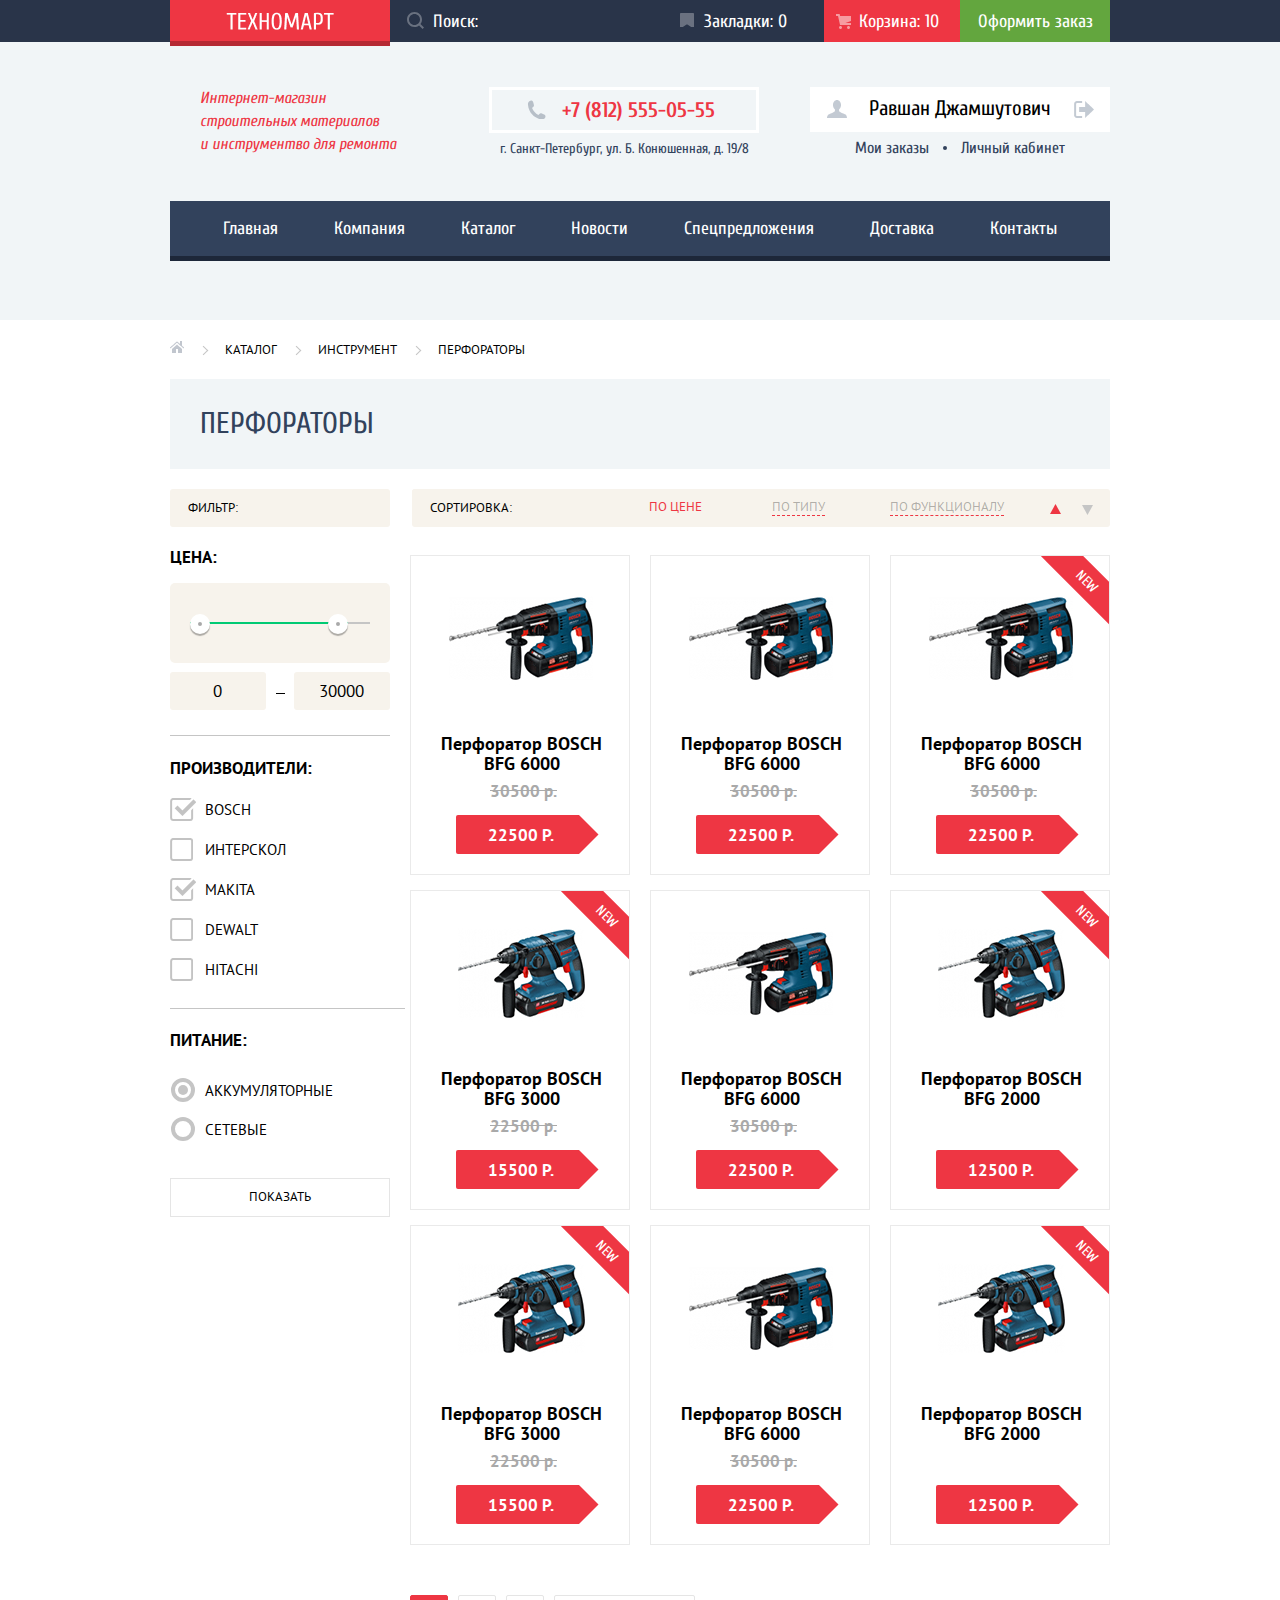
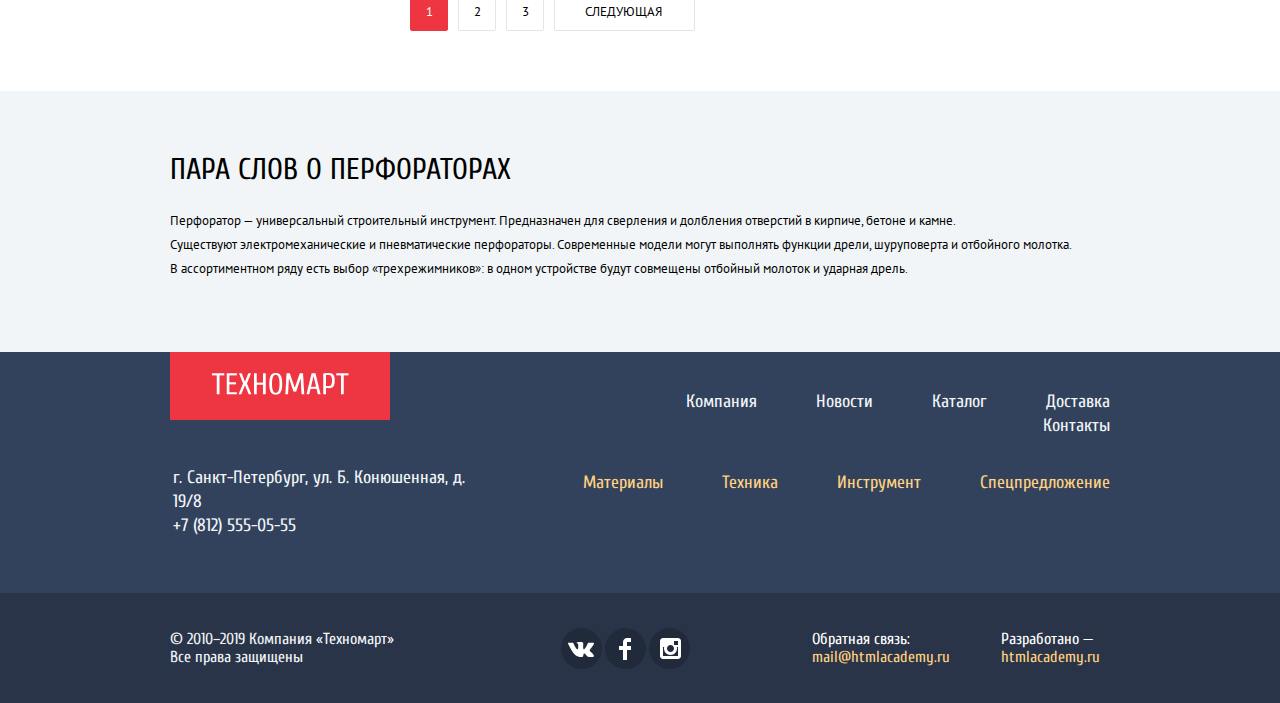
==== commit 2e1a09c1: "Финальная доработка" ====
--- a/catalog.html
+++ b/catalog.html
@@ -7,7 +7,7 @@
   <link rel="stylesheet"
     href="https://fonts.googleapis.com/css2?family=Cuprum:ital,wght@0,400;0,700;1,400&family=PT+Sans:ital,wght@0,400;0,700;1,400">
   <link rel="stylesheet" href="css/normalize.css">
-  <link rel="stylesheet" href="css/style.css">
+  <link rel="stylesheet" href="css/style.min.css">
 </head>
 
 <body>
--- a/css/style.min.css
+++ b/css/style.min.css
@@ -0,0 +1 @@
+:root{--basic-grey:#32425c;--basic-darkgrey:#293449;--universal-grey:#c5c5c5;--basic-red:#ee3643;--basic-redlight:#f7f3ec;--shop-nav-focus:#161d29;--main-nav-focus:#1d2739;--btn-green:#63a63e;--btn-green-hover:#5fbb2d;--btn-green-focus:#518534;--btn-red-hover:#ca2c37;--btn-red-focus:#ba2732;--btn-grey-focus:rgb(50,66,92,0.5);--basic-white:#fff;--white-op3:rgb(255,255,255,0.3);--white-op5:rgb(255,255,255,0.5);--basic-black:#000;--basic-black-op:rgba(0,0,0,0.3);--background-grey:#f1f5f7;--special-yellow:#ffbf47;--special-blue:#3bbce3;--special-lilac:#dc91d8;--special-green:#8ed78f;--special-yellowlight:#ffc047;--special-btn-hover:rgb(197,197,197,0.3);--special-btn-focus:rgb(169,169,169,0.3);--old-price:#a9a9a9;--footer-nav2:#ffd180;--footer-nav1-focus:rgb(241,245,247,0.5);--footer-nav2-focus:rgb(255,209,128,0.5);--page-border:#e5e5e5;--product-border:#eaeaea;--social-button:#212a3a;--bar:#00ca74;--filter-input:#b5b5b5;--green-btn-border:#367315;--logo-border:#b52933;--logo-border-focus:#8d1e26;--shadow:rgba(0,0,0,0.15);--services-border:rgba(141,139,139,0.301)}body{min-width:960px;margin:0;padding:0;font-family:"Cuprum",Arial,sans-serif;font-size:18px;line-height:24px;font-weight:normal;color:var(--basic-grey)}a{text-decoration:none}img{max-width:100%;height:auto}.btn{color:var(--basic-white);font-size:14px;line-height:18px;text-transform:uppercase;padding-top:10px;padding-bottom:10px}.btn-red{display:block;background-color:var(--basic-red);width:192px;text-align:center}.btn-red:hover{background-color:var(--btn-red-hover)}.btn-red:focus{background-color:var(--btn-red-focus)}.main-caption,.about-caption,.services-item-caption{font-size:30px;line-height:30px;text-transform:uppercase;font-weight:normal}.about-caption{color:var(--basic-black)}.products-caption{font-family:"PT Sans",Arial,sans-serif;font-weight:bold;line-height:20px;color:var(--basic-black);margin:0;margin-left:18px;margin-bottom:7px;width:185px}.container{width:940px;margin:0 auto;padding:0}.clearfix::after{content:"";display:table;clear:both}.visually-hidden{position:absolute;width:1px;height:1px;margin:-1px;border:0;padding:0;white-space:nowrap;-webkit-clip-path:inset(100%);clip-path:inset(100%);clip:rect(0 0 0 0);overflow:hidden}.page{height:100%}.page-body{min-height:100%;display:-ms-grid;display:grid;-ms-grid-rows:-webkit-min-content 1fr -webkit-min-content;-ms-grid-rows:min-content 1fr min-content;grid-template-rows:-webkit-min-content 1fr -webkit-min-content;grid-template-rows:min-content 1fr min-content;-ms-flex-line-pack:start;align-content:start}.main-header-bottom .container{display:-ms-grid;display:grid;-ms-grid-columns:1fr 1fr 1fr;grid-template-columns:1fr 1fr 1fr}.main-header-top{background-color:var(--basic-darkgrey);color:var(--basic-white);height:42px}.main-header-top .container{display:-webkit-box;display:-ms-flexbox;display:flex}.main-header-logo{text-align:center;padding-left:56px;padding-right:56px;padding-top:12px;width:108px;height:29px;background-color:var(--basic-red);border-bottom:5px solid var(--logo-border)}.main-header-logo img{width:108px;height:18px}.main-header-logo:hover{background-color:var(--btn-red-hover)}.main-header-logo:focus{background-color:var(--btn-red-focus);border-bottom-color:var(--logo-border-focus)}.search{position:relative;height:42px;width:270px;color:var(--basic-white);line-height:24px;padding:0;padding-left:43px;padding-right:20px;background:url(../img/icon-search.svg) no-repeat 17px 12px;background-color:transparent;border:0;outline:0}.search::-webkit-input-placeholder{color:var(--basic-white)}.search::-moz-placeholder{color:var(--basic-white)}.search:-ms-input-placeholder{color:var(--basic-white)}.search::-ms-input-placeholder{color:var(--basic-white)}.search::placeholder{color:var(--basic-white)}.search:hover{background:url(../img/icon-search1.svg) no-repeat 17px 12px}.search:focus{background:url(../img/icon-search-red.svg) no-repeat 17px 12px;background-color:var(--basic-white);color:var(--basic-black)}.shop-nav{list-style:none;padding:0;margin:0;display:-webkit-box;display:-ms-flexbox;display:flex;height:42px}.shop-nav-item{width:150px;text-align:center;position:relative}.bookmarks{padding-left:29px;padding-right:9px}.bookmarks::before{content:"";position:absolute;top:13px;left:20px;width:14px;height:14px;background:url(../img/icon-bookmark.svg) no-repeat 0 0;opacity:.3}.bookmarks:hover::before{opacity:1}.cart-red .cart{margin-left:14px;width:100px;padding-left:25px;padding-right:12px;background-color:var(--basic-red)}.cart{padding-left:30px;padding-right:8px}.cart::before{content:"";position:absolute;top:14px;left:26px;width:15px;height:15px;background:url(../img/icon-cart.svg) no-repeat 0 0;opacity:.5}.cart:hover::before{opacity:1}.shop-nav-item a{color:var(--basic-white);height:22px;display:block;padding-top:10px;padding-bottom:10px}.shop-nav-item .order-link{padding-bottom:10px;background-color:var(--btn-green)}.shop-nav-item a:active,.shop-nav-item a:focus{color:var(--white-op5);background-color:var(--shop-nav-focus)}.order-link:hover,.shop-nav-item .order-link:focus{background-color:var(--btn-green-hover)}.shop-nav-item .order-link:active{opacity:1;color:var(--white-op5);background-color:var(--btn-green)}.main-header-bottom{padding-top:45px;padding-bottom:59px;background-color:var(--background-grey)}.desc,.contacts-phone{color:var(--basic-red)}.desc{height:max-content;font-size:16px;line-height:23px;font-style:italic;margin:0;margin-left:30px}.address-content{margin-left:6px;text-align:center;width:270px}.phone-container{height:min-content;padding:5px 40px 5px 69px;margin-bottom:4px;border:3px solid var(--basic-white);position:relative}.contacts-phone{font-size:21px;font-weight:bold;line-height:30px}.contacts-phone::before{content:"";position:absolute;top:10px;left:35px;width:19px;height:19px;background:url(../img/icon-phone.svg) no-repeat 0 0}.main-header-bottom address{color:var(--basic-grey);font-size:14px;font-style:normal}.user-nav{display:flex;height:max-content;flex-wrap:wrap;justify-content:flex-end;gap:0 7px}.user-nav .login-link:nth-child(odd){margin-left:35px}.login-link,.reg-link{color:var(--basic-black);background-color:var(--basic-white);font-size:21px;line-height:21px;width:min-content}.reg-link{right:0;padding:12px 24px}.login-link{padding:12px 28px 12px 43px;position:relative}.login-link::before{content:"";width:20px;height:17px;position:absolute;background:url(../img/icon-login.svg) no-repeat 0 0;left:17px;top:14px;opacity:.3}.login-link:hover,.reg-link:hover,.login-link:focus,.reg-link:focus{color:var(--basic-red)}.login-link:hover::before,.login-link:focus-within::before{opacity:1}.login-link:active,.reg-link:active{color:var(--basic-black-op)}.login-link:active::before,.reg-link:active::before{opacity:.3}.main-nav{-ms-grid-column:1;grid-column-start:1;-ms-grid-column-span:3;grid-column-end:4}.nav-list{background-color:var(--basic-grey);border-bottom:5px solid var(--main-nav-focus);list-style:none;margin:0;margin-top:40px;padding:0;padding-left:28px;padding-right:28px;display:-webkit-box;display:-ms-flexbox;display:flex;-ms-flex-wrap:wrap;flex-wrap:wrap;-webkit-box-pack:justify;-ms-flex-pack:justify;justify-content:space-between}.nav-item{text-align:center}.nav-item a{color:var(--basic-white);display:block;padding-top:16px;padding-bottom:15px;padding-left:25px;padding-right:25px}.nav-item:hover,.nav-item a:focus{background-color:var(--basic-darkgrey)}.nav-item a:active{background-color:var(--main-nav-focus);color:var(--white-op5)}.username{font-size:21px;line-height:21px;background-color:var(--basic-white);color:var(--basic-black);display:inline-block;margin:0;text-align:center;vertical-align:middle;padding-top:11px;width:300px;height:34px;position:relative}.account-icon{color:var(--basic-black)}.account-icon::after{content:"";position:absolute;width:20px;height:18px;background:url(../img/icon-user.svg) no-repeat 0 0;opacity:.3;left:17px;top:13px}.logout-icon{content:"";position:absolute;width:20px;height:17px;background:url(../img/icon-logout.png) no-repeat 0 0;opacity:.3;right:16px;top:14px}.account-icon:hover::after,.logout-icon:hover,.account-icon:focus::after,.logout-icon:focus{opacity:1}.account-icon:active::after,.logout-icon:active,.account-icon:active::after,.logout-icon:active{opacity:.3}.username a:active,.my-orders:focus,.account:focus{color:var(--universal-grey)}.my-orders,.account{font-size:16px;line-height:18px;color:var(--basic-grey);margin-top:7px}.account{margin-right:45px;margin-left:25px}.my-orders{float:left;position:relative}.my-orders::after{content:"";width:4px;height:4px;border-radius:50%;position:absolute;right:-18px;top:7px;background-color:var(--basic-grey)}.my-orders:hover,.account:hover{color:var(--basic-red)}.my-orders:focus,.account:focus{color:var(--universal-grey)}.promo{display:-ms-grid;display:grid;-ms-grid-columns:1fr 20px 1fr 20px 1fr;grid-template-columns:1fr 1fr 1fr;grid-gap:20px 20px;padding-top:60px;padding-bottom:60px}.promo h1,.promo h2{-ms-grid-column:1;-ms-grid-column-span:3;grid-column:1/4}.promo-item h3{font-size:24px;font-weight:bold;line-height:30px;color:var(--basic-white);margin-top:22px;margin-bottom:14px}.promo-item{height:max-content;padding-left:23px;vertical-align:middle}.materials{background-color:var(--special-yellow);position:relative}.materials::after{content:"";width:44px;height:66px;position:absolute;top:31px;right:43px;background:url(../img/materials.png)}.instruments{background-color:var(--special-blue);position:relative}.instruments::after{content:"";width:75px;height:62px;position:absolute;top:34px;right:31px;background:url(../img/insruments.png)}.technics{background-color:var(--special-lilac);position:relative}.technics::after{content:"";width:78px;height:62px;position:absolute;top:31px;right:31px;background:url(../img/technic.png)}.sale{background-color:var(--special-green);position:relative}.sale::after{content:"";width:59px;height:72px;position:absolute;top:26px;right:45px;background:url(../img/sale.png)}.delivery{background-color:var(--special-yellowlight);position:relative}.delivery::after{content:"";width:78px;height:63px;position:absolute;top:31px;right:31px;background:url(../img/delivery.png)}.btn-promo{display:block;text-align:center;width:135px;color:var(--basic-white);background-color:var(--white-op3);margin-bottom:20px}.btn-promo:hover{background-color:var(--special-btn-hover)}.btn-promo:focus{background-color:var(--special-btn-focus)}.promo-slider{position:relative;-ms-grid-column:1;-ms-grid-column-span:2;grid-column:1/3;-ms-grid-row:2;-ms-grid-row-span:2;grid-row:2/4}.main-product-item{background-color:var(--basic-grey);color:var(--basic-white);min-height:242px;min-width:596px;padding-left:24px;padding-top:24px}.item-1{background-image:url(../img/perforator.jpg);background-repeat:no-repeat;background-size:cover}.item-2{display:none;background-image:url(../img/drel.jpg);background-repeat:no-repeat;background-size:cover}.main-product-item h3{text-transform:uppercase;font-size:36px;font-weight:bold;line-height:36px;margin:0}.main-product-item p{margin:0;margin-top:5px}.btn-catalog{position:absolute;bottom:27px;left:24px}.btn-back{border:0;position:absolute;width:22px;height:40px;top:122px;left:24px;background:url(../img/icon-left.svg) no-repeat 0 0;cursor:pointer}.btn-next{border:0;position:absolute;width:22px;height:40px;top:122px;right:20px;background:url(../img/icon-left.svg) no-repeat 0 0;-webkit-transform:rotate(180deg);-ms-transform:rotate(180deg);transform:rotate(180deg);cursor:pointer}.btn-radio-back{border:0;position:absolute;width:10px;height:12px;cursor:pointer;background-color:var(--basic-white);border-radius:50%;bottom:36px;left:295px}.btn-radio-next{border:0;position:absolute;width:10px;height:12px;cursor:pointer;background-color:var(--basic-white);border-radius:50%;bottom:36px;right:295px}.active-btn-radio{background-image:url(../img/btn-active.svg);background-repeat:no-repeat;background-position:50% 50%}.popular-products{position:relative;padding-bottom:70px}.popular-products .btn-red{position:absolute;right:14px;top:25px}.main-caption{background-color:var(--basic-redlight);height:max-content;padding:29px 240px 30px 28px;margin:0;margin-bottom:20px}.products{display:-ms-grid;display:grid;-ms-grid-columns:1fr 3fr;grid-template-columns:1fr 3fr;padding-bottom:58px}.products h2{margin-top:20px;margin-bottom:20px;background-color:var(--background-grey);-ms-grid-column:1;-ms-grid-column-span:2;grid-column:1/3;font-size:30px;line-height:30px;font-weight:normal;text-transform:uppercase;padding:30px}.products-list,.pop-products-list{list-style:none;display:-webkit-box;display:-ms-flexbox;display:flex;-ms-flex-wrap:wrap;flex-wrap:wrap;-webkit-box-pack:justify;-ms-flex-pack:justify;justify-content:start;margin:0;padding:0;gap:15px 20px;text-align:center}.catalog-item-image{width:220px;height:165px;margin:0;-o-object-fit:contain;object-fit:contain;display:-webkit-box;display:-ms-flexbox;display:flex;-webkit-box-pack:center;-ms-flex-pack:center;justify-content:center}.catalog-item-image img{margin:auto 0}.pop-products-item:hover img,.pop-products-item:focus-within img,.products-item:hover img,.products-item:focus-within img{display:none}.pop-products-item:hover .btn-buy,.pop-products-item:hover .btn-save,.pop-products-item:focus-within .btn-buy,.pop-products-item:focus-within .btn-save,.products-item:hover .btn-buy,.products-item:hover .btn-save,.products-item:focus-within .btn-buy,.products-item:focus-within .btn-save{display:block}.products-list{-ms-grid-column:2;-ms-grid-column-span:1;grid-column:2/3;margin-top:28px;margin-left:5px}.products-item,.pop-products-item{font-family:"PT Sans",Arial,sans-serif;line-height:20px;font-weight:bold;position:relative;border:1px solid var(--product-border);width:218px;display:flex;flex-wrap:wrap;min-height:318px}.new{overflow:hidden}.new::before{font-family:"Cuprum",Arial,sans-serif;content:"new";text-align:center;width:100px;height:20px;padding-top:7px;padding-bottom:3px;font-size:14px;line-height:18px;font-weight:normal;color:var(--basic-white);text-transform:uppercase;background-color:var(--basic-red);position:absolute;-webkit-transform:rotate(45deg);-ms-transform:rotate(45deg);transform:rotate(45deg);right:-28px;top:10px}.pop-products-item:hover,.products-item:hover{-webkit-box-shadow:0 4px 20px var(--shadow);box-shadow:0 4px 20px var(--shadow)}.pop-products-item p,.products-item p{margin:0}.pop-products-item a,.products-item a{display:-webkit-box;display:-ms-flexbox;display:flex;-webkit-box-orient:vertical;-webkit-box-direction:normal;-ms-flex-direction:column;flex-direction:column}.products-caption{font-size:18px;order:1;text-align:center;margin-top:13px}.price,.old-price{font-size:17px;line-height:18px;display:-webkit-box;display:-ms-flexbox;display:flex;width:75px;-webkit-box-pack:center;-ms-flex-pack:center;justify-content:center;margin-left:45px}.old-price{color:var(--old-price);-webkit-text-decoration-line:line-through;text-decoration-line:line-through;margin-left:75px;margin-bottom:74px}.price{position:absolute;text-align:center;background-color:var(--basic-red);color:var(--basic-white);width:130px;height:19px;bottom:20px;margin-left:45px;padding-right:13px;border-radius:2px}.price::before{content:"";position:absolute;right:0;bottom:0;border:10px solid transparent;border-right:10px solid var(--basic-white);border-bottom:10px solid var(--basic-white)}.price::after{content:"";position:absolute;right:0;top:0;border:10px solid transparent;border-top:10px solid var(--basic-white);border-right:10px solid var(--basic-white)}.products-item .btn-buy,.products-item .btn-save,.pop-products-item .btn-buy,.pop-products-item .btn-save{display:none;font-family:"Cuprum",Arial,sans-serif;font-style:normal;font-weight:normal;text-align:center;border-radius:3px}.buttons-shop{position:absolute;top:38px;left:41px}.btn-buy{background-color:var(--btn-green);color:var(--basic-white);width:42px;height:-webkit-min-content;height:-moz-min-content;height:min-content;padding-bottom:7px;padding-left:53px;padding-right:40px;margin-bottom:10px;border-bottom:3px solid var(--green-btn-border)}.btn-buy::before{content:"";width:15px;height:15px;position:absolute;background:url(../img/icon-cart.svg) no-repeat 0 0;left:30px;opacity:.3}.btn-buy:hover{background-color:var(--btn-green-hover);color:var(--basic-white)}.btn-buy:focus{background-color:var(--btn-green-focus);color:var(--basic-white)}.btn-save{background-color:var(--basic-white);color:var(--basic-grey);border:3px solid var(--btn-green);width:129px;height:-webkit-max-content;height:-moz-max-content;height:max-content;padding-top:7px;padding-bottom:7px}.btn-save:hover{background-color:var(--basic-white);border-color:var(--basic-grey)}.btn-save:focus{opacity:.5}.breadcrumbs{padding-top:21px;font-family:"PT Sans",Arial,sans-serif;font-size:13px;line-height:18px;text-transform:uppercase}.breadcrumbs-list{list-style:none;display:-webkit-box;display:-ms-flexbox;display:flex;padding:0;margin:0}.breadcrumbs-item{margin-right:41px;position:relative}.breadcrumbs-item:not(:last-of-type)::before{content:"";position:absolute;right:-25px;top:11px;width:7px;height:1px;background-color:var(--universal-grey);-webkit-transform:rotate(-45deg);-ms-transform:rotate(-45deg);transform:rotate(-45deg)}.breadcrumbs-item:not(:last-of-type)::after{content:"";position:absolute;top:7px;right:-25px;width:7px;height:1px;background-color:var(--universal-grey);-webkit-transform:rotate(45deg);-ms-transform:rotate(45deg);transform:rotate(45deg)}.breadcrumbs a{color:var(--basic-black)}.main-page{content:"";display:block;width:14px;height:12px;background:url(../img/icon-home.png) no-repeat 0 0}.pages-list{list-style:none;-ms-grid-column:2;-ms-grid-column-span:1;grid-column:2/3;display:-webkit-box;display:-ms-flexbox;display:flex;flex-wrap:wrap;margin:0;padding:0;padding-left:5px;margin-top:50px}.pages-item{margin-right:10px;min-width:38px;min-height:38px}.pages-item a{font-family:"PT Sans",Arial,sans-serif;font-weight:normal;font-size:13px;line-height:18px;text-transform:uppercase;color:var(--basic-black);border:1px solid var(--page-border);-webkit-box-sizing:border-box;box-sizing:border-box;border-radius:2px;display:block;padding:7px 10px 9px 15px}.active-page a{border-color:var(--basic-red);background-color:var(--basic-red);color:var(--basic-white)}.pages-item .next{padding:7px 32px 9px 30px}.pages-item a:hover{color:var(--basic-black);border:1px solid var(--universal-grey);-webkit-box-sizing:border-box;box-sizing:border-box;border-radius:2px}.pages-item a:focus{color:var(--basic-black);border:1px solid var(--basic-red);-webkit-box-sizing:border-box;box-sizing:border-box;border-radius:2px}.active-page a:hover{border-color:var(--basic-red);background-color:var(--basic-red);color:var(--basic-white)}.filter,.sorting{font-family:"PT Sans",Arial,sans-serif;font-size:13px;line-height:18px;text-transform:uppercase;color:var(--basic-black)}.filter h3,.sorting h3{margin:0;padding-top:10px;padding-left:18px;font-size:13px;font-weight:normal;line-height:18px;background-color:var(--basic-redlight);border-radius:3px}.filter{-ms-grid-row:2;-ms-grid-row-span:2;grid-row:2/4;width:220px;color:var(--basic-black)}.filter-caption{height:max-content;padding-bottom:10px}.range-filter{width:220px;margin-top:11px;margin-bottom:25px}.range-controls{position:relative;height:41px;background-color:var(--basic-redlight);border-radius:5px;margin-bottom:9px;padding-top:39px;padding-right:20px;padding-left:20px}.range-controls .scale{height:2px;background:var(--universal-grey)}.range-controls .bar{width:70%;height:2px;background:var(--bar)}.range-controls .toggle{position:absolute;top:31px;left:0;width:4px;height:4px;padding:0;border:8px solid var(--basic-white);background-color:var(--old-price);border-radius:50%;-webkit-box-shadow:0 2px 1px 0 var(--basic-black-op);box-shadow:0 2px 1px 0 var(--basic-black-op);cursor:pointer}.range-controls .toggle-min{left:18px}.range-controls .toggle-max{left:140px}.price-controls{display:-webkit-box;display:-ms-flexbox;display:flex;-webkit-box-pack:justify;-ms-flex-pack:justify;justify-content:space-between}.price-controls input{font-family:"PT Sans",Arial,sans-serif;font-style:normal;font-weight:normal;font-size:17px;line-height:18px;text-transform:uppercase;width:63px;padding:10px;text-align:center;border:0;background-color:var(--basic-redlight);border-radius:3px;padding-left:23px}.price-controls .min-price{position:relative}.price-controls .min-price::after{content:"";position:absolute;width:9px;height:1px;background-color:var(--basic-black);right:-19px;top:21px}.filter ul{list-style:none;margin:0;margin-top:15px;margin-bottom:10px;padding:0}.filter-form fieldset{padding:0;margin:0;border:0;border-bottom:1px solid var(--universal-grey)}.filter-form fieldset:last-of-type{border-bottom:0}.filter-form legend{font-family:"PT Sans",Arial,sans-serif;font-style:normal;font-weight:bold;font-size:17px;line-height:30px;text-transform:uppercase;color:var(--basic-black)}.legend-cap1{padding-top:15px}.legend-cap2{padding-top:17px}.legend-cap3{padding-top:16px;margin-bottom:9px}.filter-option{font-size:15px;line-height:19px;padding-left:35px;width:200px}.filter-checkbox{padding-bottom:19px}.filter-radio{margin-bottom:18px}.filter-option label{position:relative;display:block;cursor:pointer;-webkit-user-select:none;-moz-user-select:none;-ms-user-select:none;user-select:none;padding-top:2px}.filter-input-checkbox:hover+label,.filter-input-checkbox:focus+label{color:var(--basic-black)}.filter-input-checkbox+label::before{content:"";position:absolute;width:23px;height:23px;top:0;left:-35px;background:url(../img/checkbox-off.png) no-repeat 0 0;opacity:.8}.filter-input-checkbox:checked+label::before{content:"";position:absolute;width:26px;height:23px;top:0;left:-35px;background:url(../img/checkbox-on.png) no-repeat 0 0}.filter-input-checkbox:hover+label::before,.filter-input-checkbox:focus+label::before{opacity:1}.filter-input-radio+label:hover::before,.filter-input-radio:focus+label::before{border-color:var(--filter-input)}.filter-input-checkbox:disabled+label,.filter-input-radio:disabled+label{opacity:.3}.filter-input-radio+label::before{content:"";position:absolute;left:-34px;top:-1px;width:16px;height:16px;border:4px solid var(--universal-grey);border-radius:50%}.filter-input-radio:checked+label::after{content:"";position:absolute;left:-27px;top:6px;width:10px;height:10px;background-color:var(--universal-grey);border-radius:50%}.btn-filter{margin-top:21px;border:1px solid var(--page-border);background:0;font-size:13px;color:var(--basic-black);padding-top:9px;width:220px;cursor:pointer}.btn-filter:hover{border-color:var(--universal-grey)}.btn-filter:focus{border-color:var(--basic-red)}.sorting{margin-left:7px;height:-webkit-max-content;height:-moz-max-content;height:max-content;padding-bottom:10px;display:-webkit-box;display:-ms-flexbox;display:flex;-webkit-box-pack:justify;-ms-flex-pack:justify;justify-content:space-between;position:relative;background-color:var(--basic-redlight);border-radius:3px}.sorting h3{width:150px}.sorting-list{list-style:none;color:var(--basic-black);display:-webkit-box;display:-ms-flexbox;display:flex;-ms-flex-wrap:wrap;flex-wrap:wrap;-webkit-box-pack:justify;-ms-flex-pack:justify;justify-content:space-between;justify-items:flex-start;padding:0;margin:0;margin-right:106px;margin-top:9px}.sorting-list-item{margin-left:65px}.sorting-list-item:nth-child(1){margin-right:5px}.sorting-list-item a{color:var(--basic-black-op);border-bottom:1px dashed var(--basic-red)}.sorting-list-item a:hover{color:var(--basic-black);border-bottom:1px solid var(--basic-red)}.sorting-list-item a:focus{color:var(--basic-red);border-bottom:0}.active-sort a{color:var(--basic-red);border:0}.active-sort a:hover,.active-sort a:focus{color:var(--basic-red);border:0}.price-more{cursor:pointer;background-color:transparent;position:absolute;right:49px;top:12px}.price-less{cursor:pointer;background-color:transparent;position:absolute;-webkit-transform:rotate(180deg);-ms-transform:rotate(180deg);transform:rotate(180deg);top:11px;right:17px}.price-more:hover path,.price-less:hover path,.price-more:focus path,.price-less:focus path{fill:var(--basic-black)}.price-more:active path,.price-less:active path{fill:var(--basic-red)}.active-price path{fill:var(--basic-red)}.active-price:hover path,.active-price:active path,.active-price:focus path{fill:var(--basic-red)}.popular-manufacturers{position:relative;padding-bottom:68px}.popular-manufacturers .btn-red{position:absolute;right:19px;top:25px}.popular-manufacturers-list{list-style:none;display:-webkit-box;display:-ms-flexbox;display:flex;-ms-flex-wrap:wrap;flex-wrap:wrap;gap:20px;margin:0;padding:0}.popular-manufacturer{border:1px solid var(--product-border);-webkit-box-sizing:border-box;box-sizing:border-box;width:220px;height:145px;display:-webkit-box;display:-ms-flexbox;display:flex;-webkit-box-pack:center;-ms-flex-pack:center;justify-content:center;-webkit-box-align:center;-ms-flex-align:center;align-items:center}.popular-manufacturer:nth-child(4n+4){margin-right:0}.popular-manufacturer:hover{-webkit-box-shadow:0 4px 20px var(--shadow);box-shadow:0 4px 20px var(--shadow)}.popular-manufacturer:active{opacity:.3}.services-grid{display:-ms-grid;display:grid;-ms-grid-columns:1fr 2fr;grid-template-columns:1fr 2fr}.about-caption{margin:0}.services,.company,.contacts,.about-perf{color:var(--basic-black);font-size:13px}.services p,.company p,.contacts p{font-family:"PT Sans",Arial,sans-serif;margin:0}.services .services-desc{width:400px;margin-top:25px;margin-bottom:70px}.services{background-color:var(--background-grey);padding-top:64px;padding-bottom:98px}.services-list{list-style:none;width:240px;margin:0;padding:0;position:relative}.services-list::before{content:"";position:absolute;right:0;top:-45px;width:10px;height:279px;background-image:url(../img/oobject.png)}.services-item{-webkit-box-sizing:content-box;box-sizing:content-box;padding:15px 0 16px 22px;font-weight:bold;font-size:21px;line-height:30px;background-color:var(--basic-grey);display:block;height:-webkit-max-content;height:-moz-max-content;height:max-content;color:var(--basic-white);border-bottom:1px solid var(--basic-darkgrey);border-top:1px solid var(--services-border)}.services-item:hover,.services-item:focus{background-color:var(--basic-darkgrey);border-color:transparent}.services-item-current,.services-item-current:hover,.services-item-current:active,.services-item-current:focus{border-color:transparent;color:var(--basic-grey);background-color:var(--basic-white)}.services-item-caption{color:var(--basic-grey);margin:0;margin-bottom:30px}.service-delivery,.service-guarantee,.service-credit{margin-left:7px}.service-delivery p,.service-guarantee p,.service-credit p{width:335px}.service-delivery{background-color:var(--background-grey);background:url(../img/llayer131.png) no-repeat;background-position:100% -28%}.service-guarantee{background-color:var(--background-grey);background:url(../img/llayer130.png) no-repeat;background-position:100% 0;display:none}.service-credit{background-color:var(--background-grey);background:url(../img/llayer119.png) no-repeat;background-position:100% 0;display:none}.service-credit .btn-red{border-radius:3px;margin-top:25px}.about-grid{display:-ms-grid;display:grid;padding-top:70px;padding-bottom:68px;-ms-grid-columns:2fr 1fr;grid-template-columns:2fr 1fr}.about-caption{margin-bottom:24px}.company{width:460px}.company p:first-of-type{margin-bottom:25px}.contacts img{cursor:pointer}.company-list{font-family:"Cuprum",Arial,sans-serif;list-style:none;font-size:18px;margin:0;padding:0;padding-left:38px;margin-top:4px;margin-bottom:20px}.company-list li{position:relative;margin-bottom:12px}.company-list li::before{content:"";position:absolute;width:25px;height:2px;left:-38px;top:11px;background:var(--basic-red)}.btn-company{text-align:center;padding:11px 15px 9px 14px}.contacts{margin-left:20px}.contacts .mail-btn{margin-top:20px;min-width:300px}.contacts img{margin-top:32px}.about-perf{background-color:var(--background-grey);padding-top:64px;padding-bottom:71px}.about-perf p{font-family:"PT Sans",Arial,sans-serif;font-style:normal;font-weight:normal;font-size:13px;line-height:24px;margin:0}.footer-top{background-color:var(--basic-grey);padding-bottom:55px}.footer-top .container{display:-ms-grid;display:grid;-ms-grid-columns:5fr 7fr;grid-template-columns:5fr 7fr}.footer-logo{width:220px;height:48px;background-color:var(--basic-red);text-align:center;padding-top:20px;outline:1}.footer-nav-1,.footer-nav-2{list-style:none;display:-webkit-box;display:-ms-flexbox;display:flex;-ms-flex-wrap:wrap;flex-wrap:wrap;-webkit-box-pack:end;-ms-flex-pack:end;justify-content:flex-end;padding:0}.footer-nav-1{margin-top:38px}.footer-nav-2{-ms-grid-column:2;-ms-grid-column-span:1;grid-column:2/3;-ms-grid-row:2;-ms-grid-row-span:1;grid-row:2/3;margin-top:15px}.footer-nav-1-item a{color:var(--background-grey);margin-left:59px}.footer-nav-2-item a{color:var(--footer-nav2);margin-left:59px}.footer-nav-1-item:first-of-type a,.footer-nav-2-item:first-of-type a{margin-left:0}.footer-nav-1-item a:hover,.footer-nav-2-item a:hover{-webkit-text-decoration-line:underline;text-decoration-line:underline}.footer-nav-1-item a:focus,.footer-nav-2-item a:focus{opacity:.5;-webkit-text-decoration-line:none;text-decoration-line:none}.footer-contacts{-ms-grid-column:1;-ms-grid-column-span:2;grid-column:1/3;-ms-grid-row:2;-ms-grid-row-span:1;grid-row:2/3;margin-top:10px;margin-left:3px;max-width:325px;color:var(--background-grey)}.footer-contacts address,.contacts-phone-footer{font-size:18px;font-weight:normal;font-style:normal;line-height:24px;color:var(--background-grey)}.footer-bottom{font-size:16px;line-height:18px;background-color:var(--basic-darkgrey);color:var(--basic-white);padding-top:37px;padding-bottom:34px}.footer-bottom .container{display:-ms-grid;display:grid;-ms-grid-columns:2fr 2fr 3fr;grid-template-columns:2fr 2fr 3fr}.social-button-list{list-style:none;display:-webkit-box;display:-ms-flexbox;display:flex;-ms-flex-wrap:wrap;flex-wrap:wrap;margin:0;margin-left:82px}.social-button{display:inline-block;vertical-align:middle;width:41px;height:41px;background-color:var(--social-button);border-radius:50%;margin-right:3px;margin-top:-2px}.social-button:hover,.social-button:focus-within{background-color:var(--basic-red)}.vk{background-image:url(../img/icon-vk.svg);background-repeat:no-repeat;background-position:50% 50%}.fb{background-image:url(../img/icon-fb.svg);background-repeat:no-repeat;background-position:50% 50%}.inst{background-image:url(../img/icon-insta.svg);background-repeat:no-repeat;background-position:55% 50%}.feedback{display:-webkit-box;display:-ms-flexbox;display:flex;-ms-flex-wrap:wrap;flex-wrap:wrap;list-style:none;margin:0}.feedback li{width:-webkit-min-content;width:-moz-min-content;width:min-content;margin-left:65px}.feedback li:nth-child(even){margin-left:51px}.copyright p,.feedback p,.developed p{color:var(--background-grey);margin:0}.feedback a,.developed a{color:var(--footer-nav2)}.feedback a:hover,.developed a:hover{-webkit-text-decoration-line:underline;text-decoration-line:underline}.feedback a:focus,.developed a:focus{-webkit-text-decoration-line:none;text-decoration-line:none;color:var(--basic-red)}.modal{background-color:var(--basic-white);-webkit-box-shadow:0 4px 20px var(--shadow);box-shadow:0 4px 20px var(--shadow);color:var(--basic-black);border-top:7px solid var(--basic-red);position:fixed;top:0;right:0;bottom:0;left:0;margin:auto}.modal-close{position:absolute;top:10px;right:10px;width:30px;height:30px;background-color:transparent;border:0;cursor:pointer}.modal-close::before,.modal-close::after{content:"";position:absolute;top:10px;left:5px;width:25px;height:4px;background-color:var(--basic-red)}.modal-close::before{-webkit-transform:rotate(45deg);-ms-transform:rotate(45deg);transform:rotate(45deg)}.modal-close::after{-webkit-transform:rotate(-45deg);-ms-transform:rotate(-45deg);transform:rotate(-45deg)}.modal-map{width:943px;height:443px;display:none}.mail-form{display:-ms-grid;display:grid;-ms-grid-columns:1fr 1fr;grid-template-columns:1fr 1fr}.form-username,.form-usermail{line-height:24px;-webkit-box-sizing:border-box;box-sizing:border-box;width:220px;height:38px;border:2px solid var(--universal-grey);border-radius:2px}.form-username{margin-right:20px}.mail-form input,.lettertext{padding-left:10px;font-family:"PT Sans",Arial,sans-serif}.p-username label,.p-usermail label{width:220px;margin-bottom:11px}.mail-form input::-webkit-input-placeholder,.lettertext::-webkit-input-placeholder{font-size:13px}.mail-form input::-moz-placeholder,.lettertext::-moz-placeholder{font-size:13px}.mail-form input:-ms-input-placeholder,.lettertext:-ms-input-placeholder{font-size:13px}.mail-form input::-ms-input-placeholder,.lettertext::-ms-input-placeholder{font-size:13px}.mail-form input::placeholder,.lettertext::placeholder{font-size:13px}.mail-form p:nth-child(3){-ms-grid-column:1;-ms-grid-column-span:2;grid-column:1/3}.mail-form p{display:-webkit-box;display:-ms-flexbox;display:flex;-ms-flex-wrap:wrap;flex-wrap:wrap;margin:0}.lettertext{width:440px;height:106px;border:2px solid var(--universal-grey);border-radius:2px;resize:none;line-height:24px}.form-button{-ms-grid-column:1;-ms-grid-column-span:2;grid-column:1/3;background-color:var(--background-grey);margin:0;padding:0}.button{width:460px;border:0;background-color:var(--basic-red);color:var(--basic-white);cursor:pointer;margin:37px 80px}.mail-form .p-username,.mail-form .p-usermail{margin-top:40px}.mail-form .p-username,.mail-form .p-lettertext{margin-left:80px}.mail-form .p-lettertext{margin-top:13px;margin-bottom:37px}.p-lettertext label{margin-bottom:10px}.modal-mail{display:none;width:620px;height:421px;left:-15px}.modal-order p,.modal-order h2{margin:0;text-align:center}.modal-order h2{font-family:"Cuprum",Arial,sans-serif;font-style:normal;font-weight:bold;font-size:24px;line-height:30px;margin-top:66px;margin-bottom:67px}.modal-order h2::before{content:"";position:absolute;width:66px;height:66px;background-color:var(--btn-green);border-radius:50%;left:81px;top:48px;background-image:url(../img/sshape1.svg);background-repeat:no-repeat;background-position:center}.modal-order p{padding-left:114px;display:-webkit-box;display:-ms-flexbox;display:flex;-ms-flex-wrap:wrap;flex-wrap:wrap;background-color:var(--background-grey);height:112px}.btn-order1,.btn-order2{outline:0;border:0;cursor:pointer;height:38px;margin-top:37px}.btn-order1{margin-right:10px}.btn-order1:hover{background-color:var(--basic-white);color:var(--basic-black)}.btn-order1:focus{opacity:.3}.btn-order2{background-color:var(--basic-white);color:var(--basic-black)}.btn-order2:hover,.btn-order2:focus{color:var(--basic-white)}.modal-order{display:none;width:620px;height:255px;left:70px}.modal-show{display:block;-webkit-animation:bounce .6s;animation:bounce .6s}.modal-error{-webkit-animation:shake .6s;animation:shake .6s}.show{display:block}.none{display:none}@-webkit-keyframes bounce{0{-webkit-transform:translateY(-2000px);transform:translateY(-2000px)}70%{-webkit-transform:translateY(30px);transform:translateY(30px)}90%{-webkit-transform:translateY(-10px);transform:translateY(-10px)}100%{-webkit-transform:translateY(0);transform:translateY(0)}}@keyframes bounce{0{-webkit-transform:translateY(-2000px);transform:translateY(-2000px)}70%{-webkit-transform:translateY(30px);transform:translateY(30px)}90%{-webkit-transform:translateY(-10px);transform:translateY(-10px)}100%{-webkit-transform:translateY(0);transform:translateY(0)}}@-webkit-keyframes shake{0,100%{-webkit-transform:translateX(0);transform:translateX(0)}10%,30%,50%,70%,90%{-webkit-transform:translateX(-10px);transform:translateX(-10px)}20%,40%,60%,80%{-webkit-transform:translateX(10px);transform:translateX(10px)}}@keyframes shake{0,100%{-webkit-transform:translateX(0);transform:translateX(0)}10%,30%,50%,70%,90%{-webkit-transform:translateX(-10px);transform:translateX(-10px)}20%,40%,60%,80%{-webkit-transform:translateX(10px);transform:translateX(10px)}}